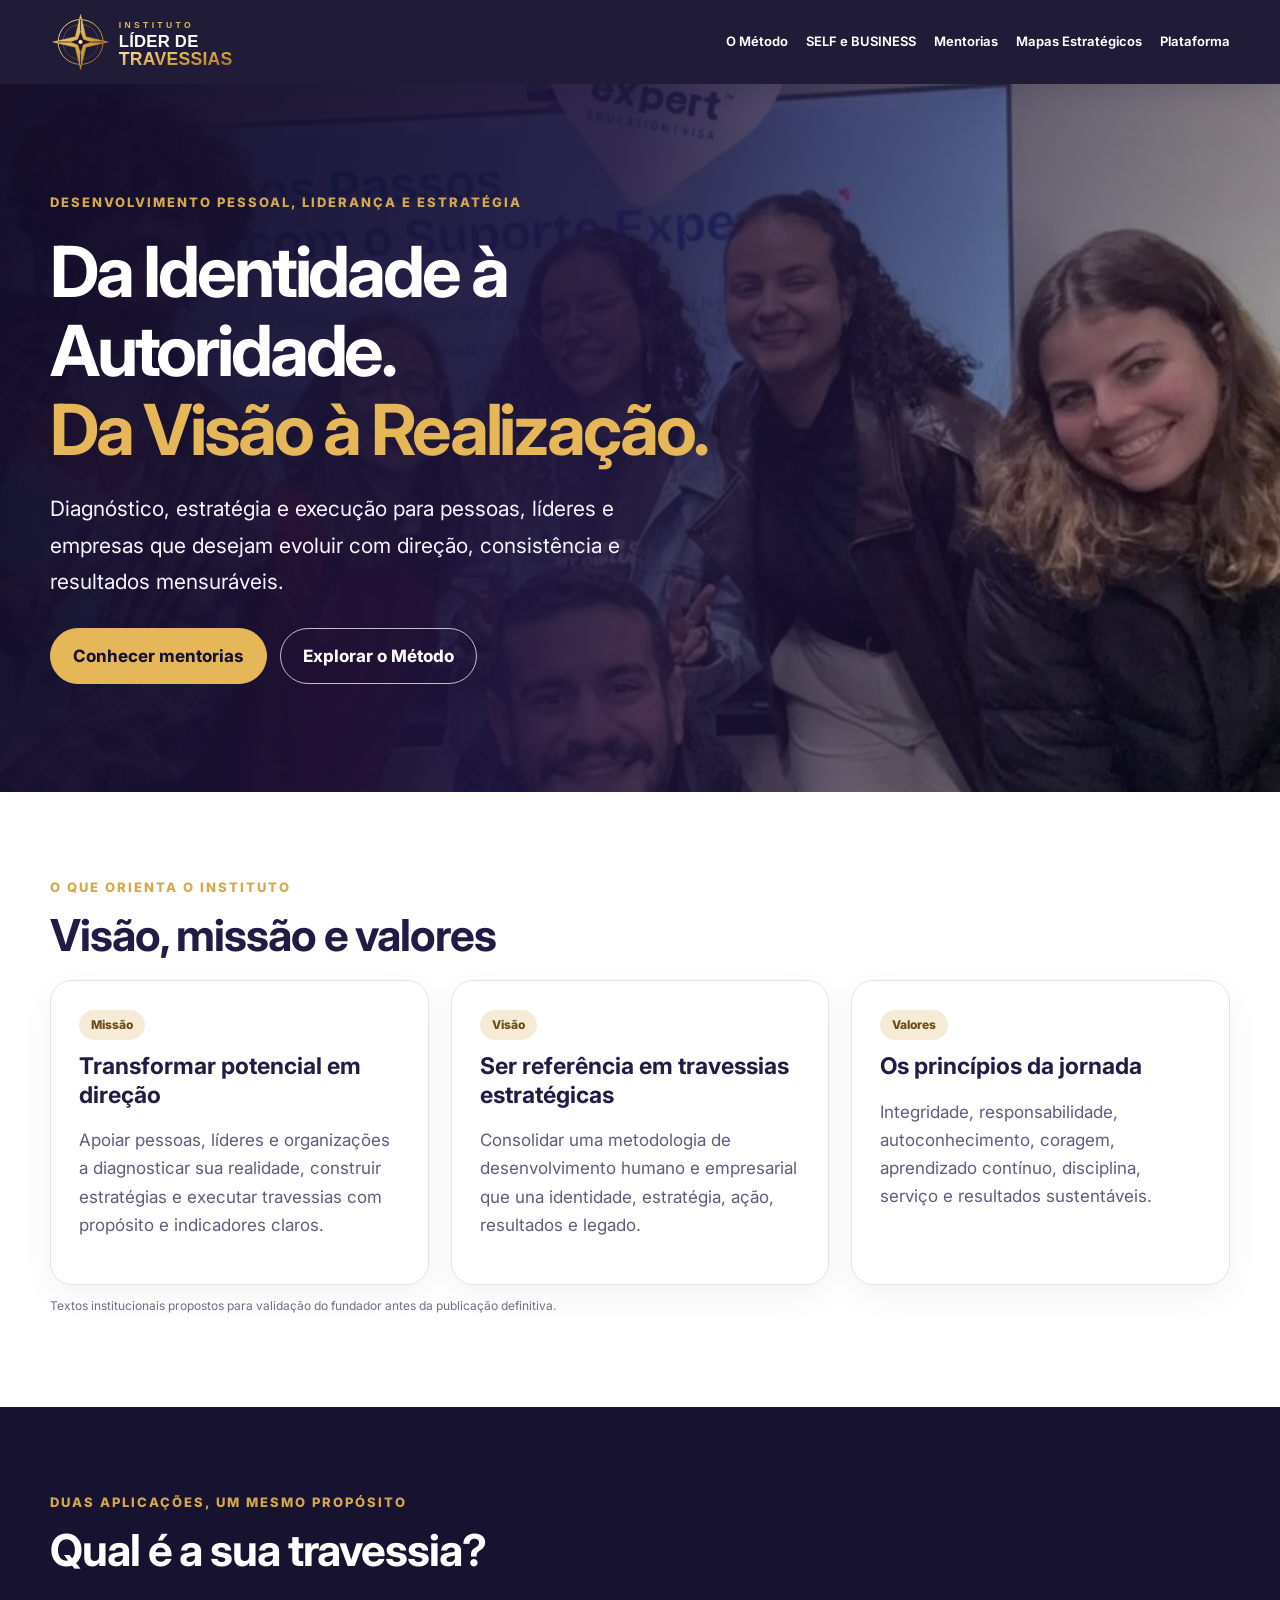
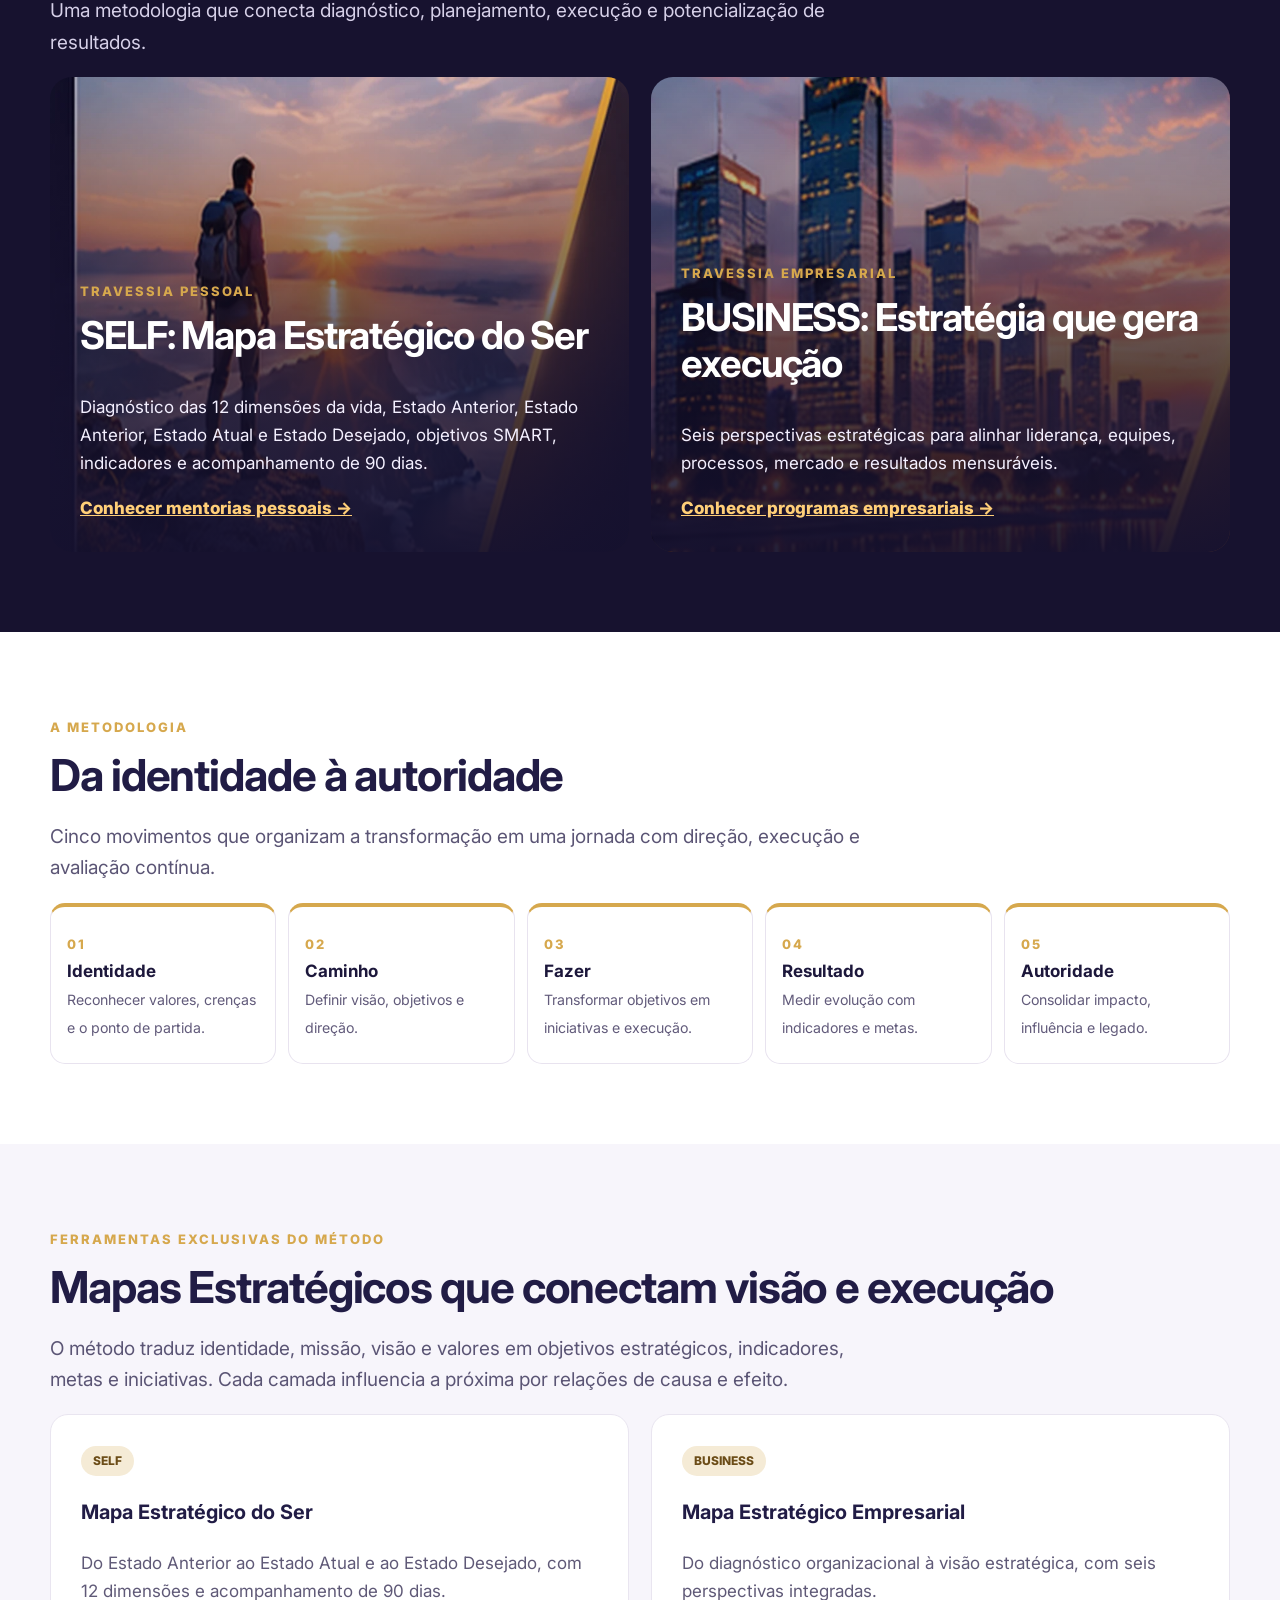
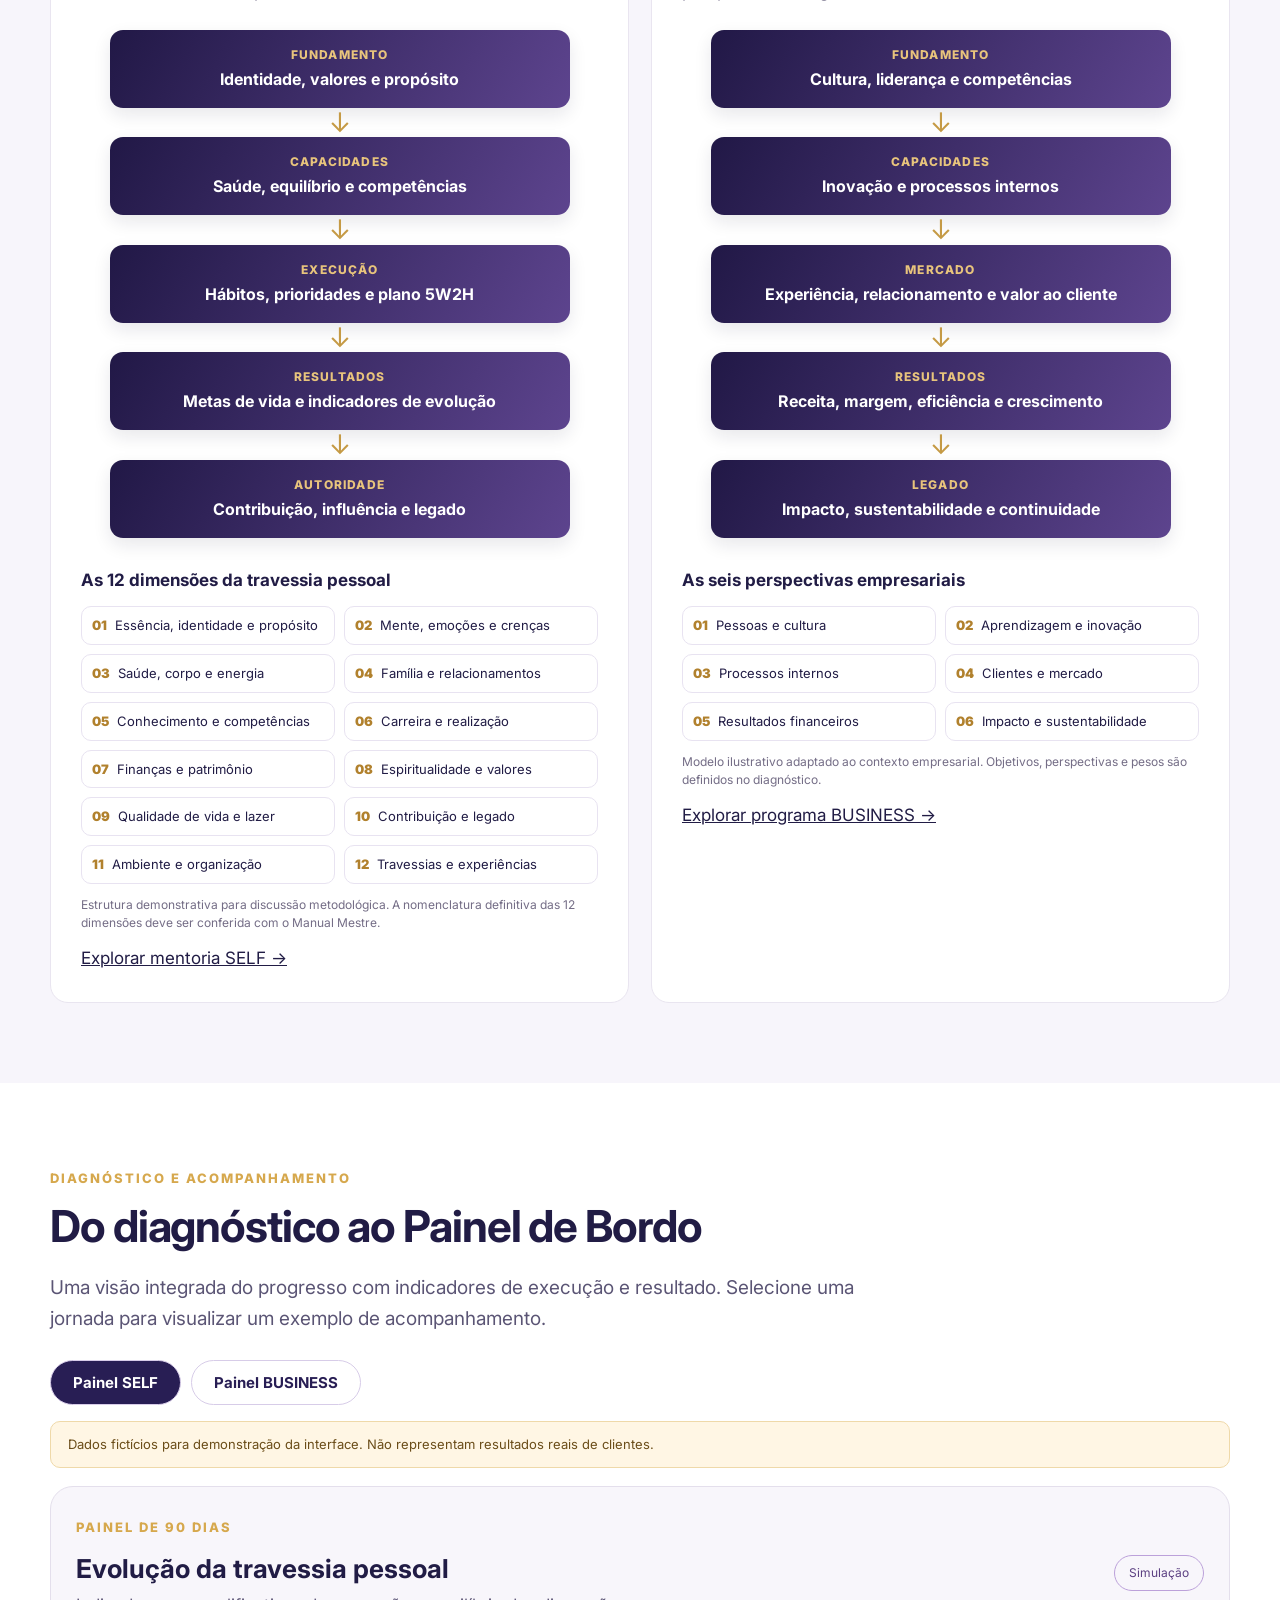
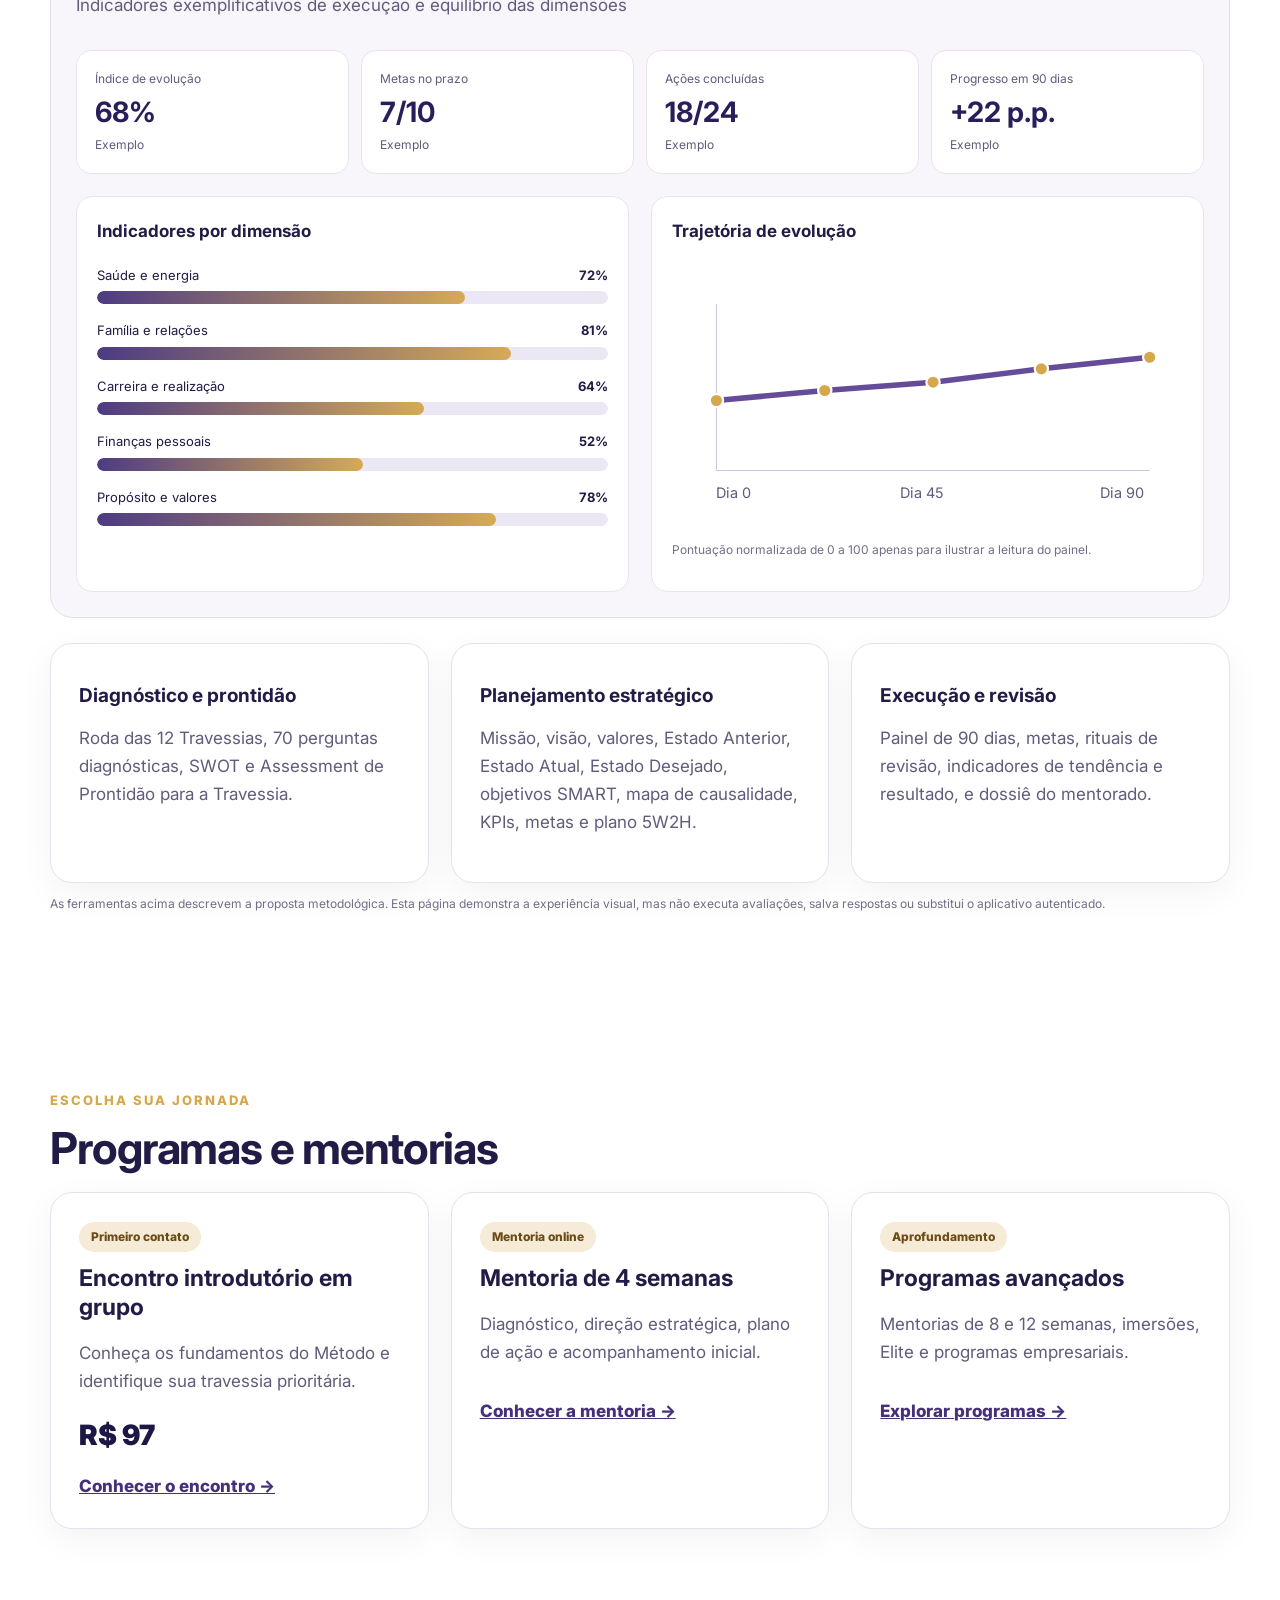
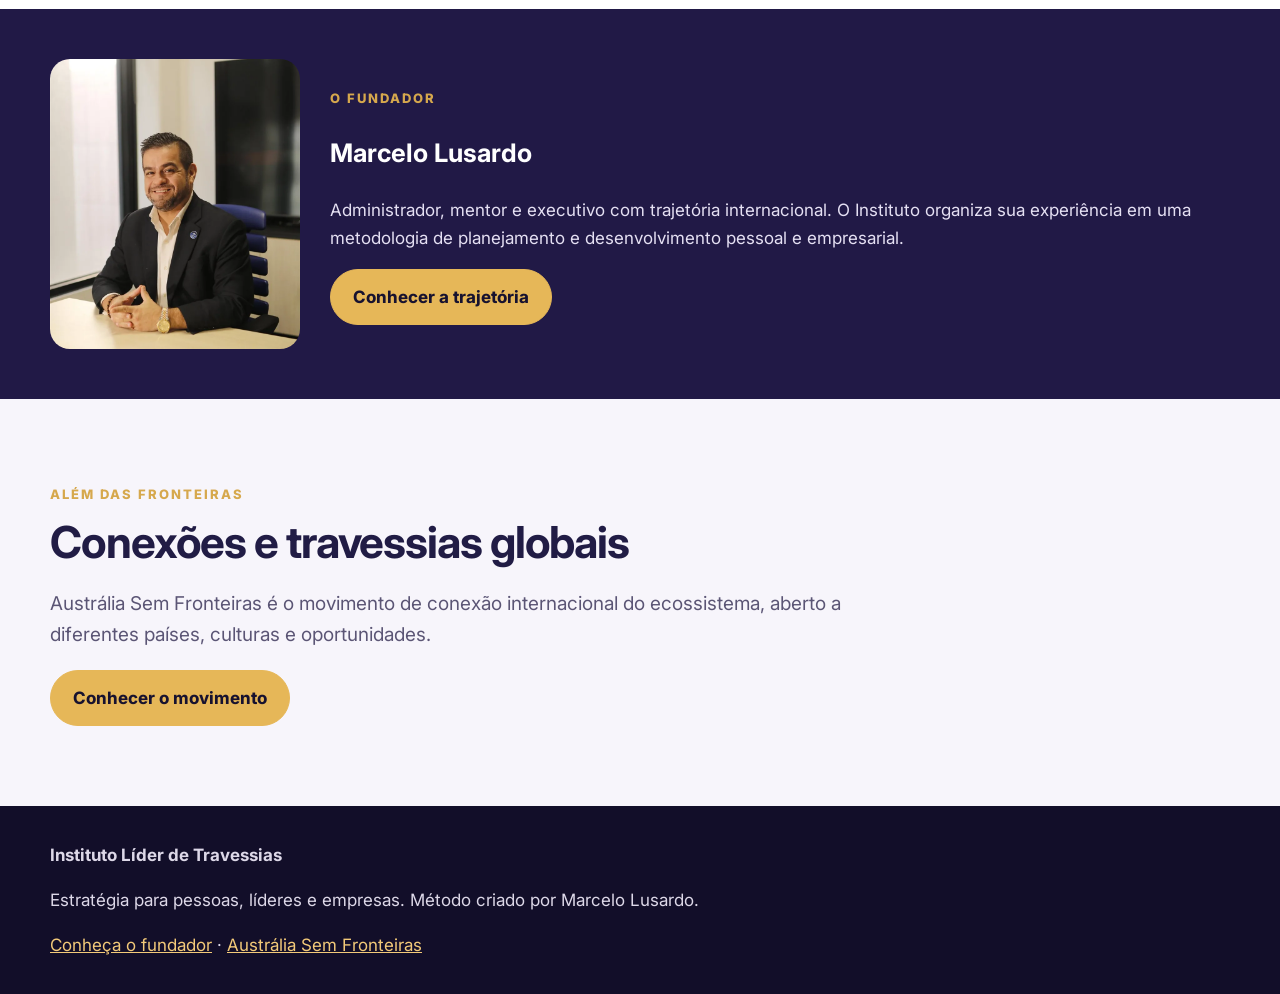
==== index.html @ c374cc3d "Standardize journey framework: Estado Anterior, Atual e Desejado" ====
<!doctype html><html lang="pt-BR"><head><meta charset="utf-8"><meta name="viewport" content="width=device-width,initial-scale=1"><meta name="robots" content="noindex,nofollow"><title>Instituto Líder de Travessias | Método, Mentorias e Mapas Estratégicos</title><link rel="preconnect" href="https://fonts.googleapis.com"><link href="https://fonts.googleapis.com/css2?family=Inter:wght@400;500;600;700;800;900&display=swap" rel="stylesheet"><link rel="stylesheet" href="assets/site.css"></head><body><header class="top"><div class="wrap"><a href="index.html"><img class="logo" src="assets/img/logo-instituto.svg" alt="Instituto Líder de Travessias"></a><button class="menu-toggle" onclick="document.querySelector('.nav').classList.toggle('open')">Menu</button><nav class="nav"><a href="index.html#metodo">O Método</a><a href="index.html#jornadas">SELF e BUSINESS</a><a href="mentorias/index.html">Mentorias</a><a href="index.html#mapas">Mapas Estratégicos</a><a href="https://projeto-mentoria-travessias.vercel.app/" target="_blank" rel="noopener">Plataforma</a></nav></div></header><main><section class="hero" id="inicio"><div class="wrap"><div class="eyebrow">Desenvolvimento pessoal, liderança e estratégia</div><h1>Da Identidade à Autoridade.<br><span>Da Visão à Realização.</span></h1><p>Diagnóstico, estratégia e execução para pessoas, líderes e empresas que desejam evoluir com direção, consistência e resultados mensuráveis.</p><div class="actions"><a class="btn" href="mentorias/index.html">Conhecer mentorias</a><a class="btn outline" href="#metodo">Explorar o Método</a></div></div></section>
<section class="section values-section" id="instituto"><div class="wrap"><span class="eyebrow">O que orienta o Instituto</span><h2>Visão, missão e valores</h2><div class="grid three"><article class="card"><span class="pill">Missão</span><h3>Transformar potencial em direção</h3><p>Apoiar pessoas, líderes e organizações a diagnosticar sua realidade, construir estratégias e executar travessias com propósito e indicadores claros.</p></article><article class="card"><span class="pill">Visão</span><h3>Ser referência em travessias estratégicas</h3><p>Consolidar uma metodologia de desenvolvimento humano e empresarial que una identidade, estratégia, ação, resultados e legado.</p></article><article class="card"><span class="pill">Valores</span><h3>Os princípios da jornada</h3><p>Integridade, responsabilidade, autoconhecimento, coragem, aprendizado contínuo, disciplina, serviço e resultados sustentáveis.</p></article></div><p class="disclaimer">Textos institucionais propostos para validação do fundador antes da publicação definitiva.</p></div></section><section class="section dark" id="jornadas"><div class="wrap"><span class="eyebrow">Duas aplicações, um mesmo propósito</span><h2>Qual é a sua travessia?</h2><p class="lead">Uma metodologia que conecta diagnóstico, planejamento, execução e potencialização de resultados.</p><div class="grid two"><article class="photo-card self"><span class="eyebrow">Travessia pessoal</span><h2>SELF: Mapa Estratégico do Ser</h2><p>Diagnóstico das 12 dimensões da vida, Estado Anterior, Estado Anterior, Estado Atual e Estado Desejado, objetivos SMART, indicadores e acompanhamento de 90 dias.</p><a href="mentorias/index.html#self">Conhecer mentorias pessoais →</a></article><article class="photo-card business"><span class="eyebrow">Travessia empresarial</span><h2>BUSINESS: Estratégia que gera execução</h2><p>Seis perspectivas estratégicas para alinhar liderança, equipes, processos, mercado e resultados mensuráveis.</p><a href="mentorias/index.html#business">Conhecer programas empresariais →</a></article></div></div></section>
<section class="section" id="metodo"><div class="wrap"><span class="eyebrow">A metodologia</span><h2>Da identidade à autoridade</h2><p class="lead">Cinco movimentos que organizam a transformação em uma jornada com direção, execução e avaliação contínua.</p><div class="steps"><div class="step"><span class="eyebrow">01</span><strong>Identidade</strong><small>Reconhecer valores, crenças e o ponto de partida.</small></div><div class="step"><span class="eyebrow">02</span><strong>Caminho</strong><small>Definir visão, objetivos e direção.</small></div><div class="step"><span class="eyebrow">03</span><strong>Fazer</strong><small>Transformar objetivos em iniciativas e execução.</small></div><div class="step"><span class="eyebrow">04</span><strong>Resultado</strong><small>Medir evolução com indicadores e metas.</small></div><div class="step"><span class="eyebrow">05</span><strong>Autoridade</strong><small>Consolidar impacto, influência e legado.</small></div></div></div></section>
<section class="section light" id="mapas"><div class="wrap"><span class="eyebrow">Ferramentas exclusivas do Método</span><h2>Mapas Estratégicos que conectam visão e execução</h2><p class="lead">O método traduz identidade, missão, visão e valores em objetivos estratégicos, indicadores, metas e iniciativas. Cada camada influencia a próxima por relações de causa e efeito.</p><div class="grid two"><article class="map enhanced"><span class="pill">SELF</span><h3>Mapa Estratégico do Ser</h3><p class="muted">Do Estado Anterior ao Estado Atual e ao Estado Desejado, com 12 dimensões e acompanhamento de 90 dias.</p><div class="strategy-flow"><div class="flow-node"><small>Fundamento</small><strong>Identidade, valores e propósito</strong></div><div class="flow-arrow" aria-hidden="true">↓</div><div class="flow-node"><small>Capacidades</small><strong>Saúde, equilíbrio e competências</strong></div><div class="flow-arrow" aria-hidden="true">↓</div><div class="flow-node"><small>Execução</small><strong>Hábitos, prioridades e plano 5W2H</strong></div><div class="flow-arrow" aria-hidden="true">↓</div><div class="flow-node"><small>Resultados</small><strong>Metas de vida e indicadores de evolução</strong></div><div class="flow-arrow" aria-hidden="true">↓</div><div class="flow-node"><small>Autoridade</small><strong>Contribuição, influência e legado</strong></div></div><h4>As 12 dimensões da travessia pessoal</h4><div class="dimensions"><div class="dimension"><span>01</span>Essência, identidade e propósito</div><div class="dimension"><span>02</span>Mente, emoções e crenças</div><div class="dimension"><span>03</span>Saúde, corpo e energia</div><div class="dimension"><span>04</span>Família e relacionamentos</div><div class="dimension"><span>05</span>Conhecimento e competências</div><div class="dimension"><span>06</span>Carreira e realização</div><div class="dimension"><span>07</span>Finanças e patrimônio</div><div class="dimension"><span>08</span>Espiritualidade e valores</div><div class="dimension"><span>09</span>Qualidade de vida e lazer</div><div class="dimension"><span>10</span>Contribuição e legado</div><div class="dimension"><span>11</span>Ambiente e organização</div><div class="dimension"><span>12</span>Travessias e experiências</div></div><p class="disclaimer">Estrutura demonstrativa para discussão metodológica. A nomenclatura definitiva das 12 dimensões deve ser conferida com o Manual Mestre.</p><a class="link" href="mentorias/index.html#self">Explorar mentoria SELF →</a></article><article class="map enhanced"><span class="pill">BUSINESS</span><h3>Mapa Estratégico Empresarial</h3><p class="muted">Do diagnóstico organizacional à visão estratégica, com seis perspectivas integradas.</p><div class="strategy-flow"><div class="flow-node"><small>Fundamento</small><strong>Cultura, liderança e competências</strong></div><div class="flow-arrow" aria-hidden="true">↓</div><div class="flow-node"><small>Capacidades</small><strong>Inovação e processos internos</strong></div><div class="flow-arrow" aria-hidden="true">↓</div><div class="flow-node"><small>Mercado</small><strong>Experiência, relacionamento e valor ao cliente</strong></div><div class="flow-arrow" aria-hidden="true">↓</div><div class="flow-node"><small>Resultados</small><strong>Receita, margem, eficiência e crescimento</strong></div><div class="flow-arrow" aria-hidden="true">↓</div><div class="flow-node"><small>Legado</small><strong>Impacto, sustentabilidade e continuidade</strong></div></div><h4>As seis perspectivas empresariais</h4><div class="dimensions"><div class="dimension"><span>01</span>Pessoas e cultura</div><div class="dimension"><span>02</span>Aprendizagem e inovação</div><div class="dimension"><span>03</span>Processos internos</div><div class="dimension"><span>04</span>Clientes e mercado</div><div class="dimension"><span>05</span>Resultados financeiros</div><div class="dimension"><span>06</span>Impacto e sustentabilidade</div></div><p class="disclaimer">Modelo ilustrativo adaptado ao contexto empresarial. Objetivos, perspectivas e pesos são definidos no diagnóstico.</p><a class="link" href="mentorias/index.html#business">Explorar programa BUSINESS →</a></article></div></div></section>
<section class="section" id="ferramentas"><div class="wrap"><span class="eyebrow">Diagnóstico e acompanhamento</span><h2>Do diagnóstico ao Painel de Bordo</h2><p class="lead">Uma visão integrada do progresso com indicadores de execução e resultado. Selecione uma jornada para visualizar um exemplo de acompanhamento.</p><div class="tool-tabs" role="group" aria-label="Escolher jornada"><button type="button" class="tool-tab active" data-model="self" aria-pressed="true">Painel SELF</button><button type="button" class="tool-tab" data-model="business" aria-pressed="false">Painel BUSINESS</button></div><div class="demo-banner">Dados fictícios para demonstração da interface. Não representam resultados reais de clientes.</div><div class="dashboard"><div class="dashboard-head"><div><span class="eyebrow">Painel de 90 dias</span><h3 id="dash-title">Evolução da travessia pessoal</h3><p id="dash-sub">Indicadores exemplificativos de execução e equilíbrio das dimensões</p></div><div class="dashboard-tag">Simulação</div></div><div class="kpis"><div class="kpi"><small id="kpi1-label">Índice de evolução</small><strong id="kpi1">68%</strong><span>Exemplo</span></div><div class="kpi"><small id="kpi2-label">Metas no prazo</small><strong id="kpi2">7/10</strong><span>Exemplo</span></div><div class="kpi"><small id="kpi3-label">Ações concluídas</small><strong id="kpi3">18/24</strong><span>Exemplo</span></div><div class="kpi"><small id="kpi4-label">Progresso em 90 dias</small><strong id="kpi4">+22 p.p.</strong><span>Exemplo</span></div></div><div class="grid two"><div class="chart-card"><h4>Indicadores por dimensão</h4><div id="bars" class="bars" aria-label="Gráfico de barras demonstrativo"></div></div><div class="chart-card"><h4>Trajetória de evolução</h4><svg id="trend" viewBox="0 0 460 230" role="img" aria-label="Gráfico demonstrativo de evolução em 90 dias"><line x1="40" y1="185" x2="430" y2="185" stroke="#ccc5dd"/><line x1="40" y1="35" x2="40" y2="185" stroke="#ccc5dd"/><g id="trend-data"></g><text x="40" y="210" font-size="13" fill="#625b7b">Dia 0</text><text x="205" y="210" font-size="13" fill="#625b7b">Dia 45</text><text x="385" y="210" font-size="13" fill="#625b7b">Dia 90</text></svg><p class="disclaimer">Pontuação normalizada de 0 a 100 apenas para ilustrar a leitura do painel.</p></div></div></div><div class="grid three tool-grid"><article class="card"><h3>Diagnóstico e prontidão</h3><p>Roda das 12 Travessias, 70 perguntas diagnósticas, SWOT e Assessment de Prontidão para a Travessia.</p></article><article class="card"><h3>Planejamento estratégico</h3><p>Missão, visão, valores, Estado Anterior, Estado Atual, Estado Desejado, objetivos SMART, mapa de causalidade, KPIs, metas e plano 5W2H.</p></article><article class="card"><h3>Execução e revisão</h3><p>Painel de 90 dias, metas, rituais de revisão, indicadores de tendência e resultado, e dossiê do mentorado.</p></article></div><p class="disclaimer">As ferramentas acima descrevem a proposta metodológica. Esta página demonstra a experiência visual, mas não executa avaliações, salva respostas ou substitui o aplicativo autenticado.</p></div></section><section class="section" id="programas"><div class="wrap"><span class="eyebrow">Escolha sua jornada</span><h2>Programas e mentorias</h2><div class="grid three"><article class="card"><span class="pill">Primeiro contato</span><h3>Encontro introdutório em grupo</h3><p>Conheça os fundamentos do Método e identifique sua travessia prioritária.</p><div class="price">R$ 97</div><a class="link" href="mentorias/index.html#introdutorio">Conhecer o encontro →</a></article><article class="card"><span class="pill">Mentoria online</span><h3>Mentoria de 4 semanas</h3><p>Diagnóstico, direção estratégica, plano de ação e acompanhamento inicial.</p><a class="link" href="mentoria-4-semanas/index.html">Conhecer a mentoria →</a></article><article class="card"><span class="pill">Aprofundamento</span><h3>Programas avançados</h3><p>Mentorias de 8 e 12 semanas, imersões, Elite e programas empresariais.</p><a class="link" href="mentorias/index.html#avancados">Explorar programas →</a></article></div></div></section>
<section class="band"><div class="wrap mentor"><img src="assets/img/mentor.webp" alt="Marcelo Lusardo, fundador do Instituto"><div><span class="eyebrow">O fundador</span><h2>Marcelo Lusardo</h2><p>Administrador, mentor e executivo com trajetória internacional. O Instituto organiza sua experiência em uma metodologia de planejamento e desenvolvimento pessoal e empresarial.</p><a class="btn" href="https://www.marcelolusardo.com.br/">Conhecer a trajetória</a></div></div></section>
<section class="section light"><div class="wrap"><span class="eyebrow">Além das fronteiras</span><h2>Conexões e travessias globais</h2><p class="lead">Austrália Sem Fronteiras é o movimento de conexão internacional do ecossistema, aberto a diferentes países, culturas e oportunidades.</p><a class="btn" href="https://www.australiasemfronteiras.com.br/">Conhecer o movimento</a></div></section></main><footer class="foot"><div class="wrap"><strong>Instituto Líder de Travessias</strong><p>Estratégia para pessoas, líderes e empresas. Método criado por Marcelo Lusardo.</p><a href="https://www.marcelolusardo.com.br/">Conheça o fundador</a> · <a href="https://www.australiasemfronteiras.com.br/">Austrália Sem Fronteiras</a></div></footer><script>
(function(){
 const sets={self:{title:'Evolução da travessia pessoal',sub:'Indicadores exemplificativos de execução e equilíbrio das dimensões',labels:['Índice de evolução','Metas no prazo','Ações concluídas','Progresso em 90 dias'],values:['68%','7/10','18/24','+22 p.p.'],bars:[['Saúde e energia',72],['Família e relações',81],['Carreira e realização',64],['Finanças pessoais',52],['Propósito e valores',78]],trend:[42,48,53,61,68]},business:{title:'Evolução da travessia empresarial',sub:'Indicadores exemplificativos de gestão e execução estratégica',labels:['Execução do plano','Objetivos no prazo','Iniciativas concluídas','Evolução de eficiência'],values:['74%','9/12','22/30','+16 p.p.'],bars:[['Pessoas e cultura',70],['Processos internos',61],['Clientes e mercado',79],['Resultados financeiros',66],['Inovação',55]],trend:[47,54,59,66,74]}};
 function render(kind){const d=sets[kind];document.getElementById('dash-title').textContent=d.title;document.getElementById('dash-sub').textContent=d.sub;for(let i=1;i<=4;i++){document.getElementById('kpi'+i+'-label').textContent=d.labels[i-1];document.getElementById('kpi'+i).textContent=d.values[i-1]};document.getElementById('bars').innerHTML=d.bars.map(([name,val])=>'<div><div class="bar-label"><span>'+name+'</span><strong>'+val+'%</strong></div><div class="bar-track"><div class="bar-fill" style="width:'+val+'%"></div></div></div>').join('');const points=d.trend.map((v,i)=>(40+i*97.5)+','+(185-v*1.5)).join(' ');document.getElementById('trend-data').innerHTML='<polyline points="'+points+'" fill="none" stroke="#654c9a" stroke-width="5" stroke-linejoin="round" stroke-linecap="round"/>'+d.trend.map((v,i)=>'<circle cx="'+(40+i*97.5)+'" cy="'+(185-v*1.5)+'" r="6" fill="#d6a84d" stroke="#fff" stroke-width="2"/>').join('');document.querySelectorAll('.tool-tab').forEach(b=>{const active=b.dataset.model===kind;b.classList.toggle('active',active);b.setAttribute('aria-pressed',active?'true':'false')})}
 document.querySelectorAll('.tool-tab').forEach(b=>b.addEventListener('click',()=>render(b.dataset.model)));render('self');
})();
</script></body></html>
---- assets/site.css ----
*{box-sizing:border-box}html{scroll-behavior:smooth;scroll-padding-top:100px}body{margin:0;color:#211c45;font:17px/1.65 Inter,Arial,sans-serif;background:#fff}a{color:inherit}img{max-width:100%;display:block}.wrap{width:min(1180px,calc(100% - 44px));margin:auto}.top{background:#17122f;position:sticky;top:0;z-index:20;box-shadow:0 5px 24px #15102622}.top .wrap{min-height:92px;display:flex;align-items:center;justify-content:space-between;gap:22px}.logo{width:280px}.nav{display:flex;align-items:center;gap:23px}.nav a{color:#fff;text-decoration:none;font-weight:650;font-size:14px}.btn{display:inline-block;text-decoration:none;border-radius:100px;padding:13px 22px;font-weight:750;background:#e6b758;color:#17122f!important;border:1px solid #e6b758}.btn.outline{background:transparent;color:#fff!important;border-color:#ffffffb8}.hero{background:#e8e5f0;padding:0;min-height:620px;position:relative;display:flex;align-items:center}.hero:before{content:"";position:absolute;inset:0;background:linear-gradient(90deg,#17122ff2 0%,#17122fc9 42%,#17122f20 100%),url('img/hero.webp') center 35%/cover}.hero .wrap{position:relative;padding:90px 0}.eyebrow{color:#d6a84d;font-weight:800;text-transform:uppercase;letter-spacing:2px;font-size:13px}.hero h1{color:#fff;font-size:clamp(36px,5vw,65px);line-height:1.12;letter-spacing:-2px;max-width:760px;margin:20px 0}.hero h1 span{color:#e6b758}.hero p{color:#f7f4ff;max-width:620px;font-size:19px}.actions{display:flex;gap:13px;flex-wrap:wrap;margin-top:27px}.section{padding:80px 0}.section h2{font-size:clamp(30px,3.6vw,44px);line-height:1.2;letter-spacing:-1.1px;margin:9px 0 18px}.lead{font-size:19px;color:#5b5575;max-width:820px}.dark{background:#17122f;color:#fff}.dark .lead{color:#d6d0e8}.grid{display:grid;gap:22px}.two{grid-template-columns:repeat(2,minmax(0,1fr))}.three{grid-template-columns:repeat(3,minmax(0,1fr))}.card{border:1px solid #e6e1ed;border-radius:22px;padding:28px;background:#fff;box-shadow:0 10px 35px #1611360d}.card h3{font-size:23px;line-height:1.25;margin:12px 0}.card p{color:#625b7b}.photo-card{min-height:440px;display:flex;flex-direction:column;justify-content:flex-end;color:#fff;position:relative;overflow:hidden;background-position:center;background-size:cover;border-radius:22px;padding:30px}.photo-card:before{content:"";position:absolute;inset:0;background:linear-gradient(0deg,#17122ff2,#17122f24 80%)}.photo-card>*{position:relative}.photo-card p{color:#f4f0ff}.photo-card a{color:#ffcf78;font-weight:800}.photo-card.self{background-image:url('img/self.webp')}.photo-card.business{background-image:url('img/business.webp')}.steps{display:grid;grid-template-columns:repeat(5,1fr);gap:12px}.step{background:#fff;border:1px solid #e8e3ef;border-top:4px solid #d6a84d;border-radius:15px;padding:22px 16px}.step strong{display:block;color:#1c173b;font-size:17px}.step small{color:#625b7b}.light{background:#f7f5fb}.pill{display:inline-block;background:#f5ebd6;color:#6b4c17;padding:5px 12px;border-radius:30px;font-size:12px;font-weight:800}.price{font-size:28px;font-weight:900;color:#1d1745}.card .link{display:inline-block;margin-top:14px;color:#453079;font-weight:800}.map{padding:25px;background:#fff;border:1px solid #e9e5f0;border-radius:18px}.map svg{width:100%;height:auto}.muted{color:#5f5977}.foot{background:#120e29;color:#ddd8e8;padding:35px 0}.foot a{color:#f3ca79}.band{background:#211946;color:#fff;padding:50px 0}.band p{color:#e5e0f3}.mentor{display:grid;grid-template-columns:250px 1fr;gap:30px;align-items:center}.mentor img{width:250px;height:290px;object-fit:cover;border-radius:20px}.menu-toggle{display:none}.notice{background:#fff8e8;border-left:4px solid #d6a84d;padding:13px 18px;color:#624c21;font-size:14px;margin-top:22px}@media(max-width:850px){.menu-toggle{display:block;background:none;color:#fff;border:1px solid #aaa;padding:8px 12px;border-radius:8px}.nav{display:none;position:absolute;top:90px;left:0;right:0;background:#17122f;padding:20px;flex-direction:column;align-items:start}.nav.open{display:flex}.two,.three{grid-template-columns:1fr}.steps{grid-template-columns:repeat(2,1fr)}.hero:before{background:linear-gradient(90deg,#17122fe9,#17122f7a),url('img/hero.webp') center/cover}.mentor{grid-template-columns:1fr}.logo{width:235px}}
/* Edição cinematográfica v3: imagens de conceito, contraste e legibilidade */
.logo{width:315px;max-width:38vw}.hero{min-height:650px;background:#1c1935}.hero:before{background:linear-gradient(90deg,#15112ff7 0%,#17122fe8 30%,#17122f7d 57%,#17122f08 100%),url('img/hero-cinema.webp') center 46%/cover no-repeat}.hero .wrap{padding:108px 0}.hero h1{max-width:800px}.hero p{max-width:650px}.photo-card.self{background-image:url('img/self-cinema.webp')}.photo-card.business{background-image:url('img/business-cinema.webp')}.photo-card:before{background:linear-gradient(0deg,#15112ff5 0%,#15112fc4 45%,#15112f0c 100%)}.photo-card{min-height:460px;background-position:center}.photo-card h2{font-size:clamp(29px,3vw,39px)}.top .wrap{min-height:105px}.nav{gap:18px}.nav a{font-size:13px}@media(max-width:850px){.logo{width:245px;max-width:72vw}.hero:before{background:linear-gradient(90deg,#17122fe8,#17122f70),url('img/hero-cinema.webp') center/cover}.top .wrap{min-height:88px}.nav{top:88px}}

/* V4: fotografia sem distorção, contraste e painéis metodológicos */
.hero:before{background-image:linear-gradient(90deg,#17122ff2 0%,#17122fc2 38%,#17122f45 68%,#17122f12 100%),url('img/hero-cinema.webp');background-size:cover;background-position:center 48%;background-repeat:no-repeat}.photo-card{background-size:cover;background-repeat:no-repeat;background-position:center center;min-height:475px}.photo-card:before{background:linear-gradient(0deg,#15112ff0 0%,#15112fa5 47%,#15112f10 100%)}.values-section{background:#fff}.enhanced{padding:30px}.enhanced h4{margin:28px 0 12px}.strategy-flow{display:grid;justify-items:center;margin:25px 0}.flow-node{background:linear-gradient(120deg,#211846,#5d448e);color:#fff;padding:15px 20px;border-radius:13px;text-align:center;width:100%;max-width:460px;box-shadow:0 7px 18px #17122f19}.flow-node small{display:block;color:#e8c47c;font-size:12px;text-transform:uppercase;letter-spacing:1.2px;font-weight:800}.flow-node strong{font-size:16px}.flow-arrow{font-size:27px;line-height:1.1;color:#c59a45}.dimensions{display:grid;grid-template-columns:repeat(2,minmax(0,1fr));gap:9px}.dimension{border:1px solid #e8e3f1;border-radius:10px;padding:10px;font-size:13px;line-height:1.3;display:flex;align-items:center;gap:8px}.dimension span{color:#b1812d;font-weight:900}.disclaimer{font-size:12px;color:#746d86;line-height:1.5}.tool-tabs{display:flex;gap:10px;margin:25px 0 16px}.tool-tab{cursor:pointer;border:1px solid #d7cce8;background:#fff;border-radius:30px;padding:12px 22px;font:700 15px Inter,Arial;color:#281e54}.tool-tab.active{background:#281e54;color:#fff}.demo-banner{font-size:13px;color:#6b4d19;background:#fff6e4;border:1px solid #efd9a9;padding:12px 17px;border-radius:10px;margin-bottom:18px}.dashboard{border:1px solid #e4dfec;border-radius:23px;background:#f8f6fb;padding:25px}.dashboard-head{display:flex;justify-content:space-between;align-items:center;gap:15px}.dashboard-head h3{font-size:26px;margin:8px 0 0}.dashboard-head p{margin:0 0 15px;color:#625b7b}.dashboard-tag{border:1px solid #bca1da;border-radius:30px;padding:7px 14px;font-size:12px;color:#5c4082}.kpis{display:grid;grid-template-columns:repeat(4,1fr);gap:12px;margin:16px 0 22px}.kpi{background:#fff;border:1px solid #e9e3f0;border-radius:15px;padding:18px}.kpi small,.kpi span{display:block;color:#625b7b;font-size:12px}.kpi strong{font-size:28px;display:block;color:#291d5a}.chart-card{background:#fff;border:1px solid #e9e3f0;border-radius:16px;padding:20px;min-width:0}.chart-card h4{margin:0 0 20px}.bars{display:grid;gap:16px}.bar-label{display:flex;justify-content:space-between;font-size:13px;margin-bottom:5px}.bar-track{height:13px;background:#ece7f4;border-radius:30px;overflow:hidden}.bar-fill{height:100%;border-radius:30px;background:linear-gradient(90deg,#4d3b83,#d5aa56)}.chart-card svg{max-width:100%;height:auto}.tool-grid{margin-top:25px}.tool-grid .card h3{font-size:19px}@media(max-width:850px){.kpis{grid-template-columns:repeat(2,1fr)}.dashboard-head{align-items:start}.hero:before{background-position:65% center}.photo-card{background-position:center}}@media(max-width:480px){.dimensions{grid-template-columns:1fr}.dashboard{padding:14px}.kpi{padding:12px}.kpi strong{font-size:23px}.hero h1{letter-spacing:-1px}.tool-tabs{flex-wrap:wrap}}

/* Instituto Premium — versão de revisão, sem publicação automática */
:root{--ink:#17122f;--violet:#33245f;--gold:#e6b758;--paper:#f7f4fb}
body{overflow-x:hidden;-webkit-font-smoothing:antialiased}
a:focus-visible,button:focus-visible,summary:focus-visible{outline:3px solid var(--gold);outline-offset:4px}
.top{backdrop-filter:blur(18px);background:#17122ff5}
.top .wrap{min-height:84px}
.nav a{transition:color .2s ease}
.nav a:hover{color:var(--gold)}
.btn{transition:transform .22s ease,box-shadow .22s ease}
.btn:hover{transform:translateY(-2px);box-shadow:0 12px 28px #15102630}
.hero{min-height:680px}
.hero:before{background:linear-gradient(100deg,#120d29f7 2%,#1d143de8 45%,#17122f35 100%),url('img/hero.webp') center 35%/cover}
.hero h1{font-size:clamp(40px,5.5vw,76px);letter-spacing:-.045em}
.hero p{font-size:clamp(17px,1.65vw,21px);line-height:1.75}
.premium-intro{background:radial-gradient(ellipse at 85% 20%,#34215a 0%,#17122f 58%,#100c25 100%);color:#fff;position:relative;overflow:hidden}
.premium-intro:before{content:"";position:absolute;width:420px;height:420px;border:1px solid #e6b75826;border-radius:50%;right:-190px;top:-180px;box-shadow:0 0 0 85px #e6b75807,0 0 0 170px #e6b75805}
.premium-kicker{color:#e6b758;font-size:12px;font-weight:800;letter-spacing:.18em;margin-bottom:30px}
.premium-kicker span{padding:0 9px}
.premium-intro-grid{display:grid;grid-template-columns:minmax(0,1.3fr) minmax(280px,.7fr);gap:clamp(30px,6vw,95px);align-items:center}
.premium-intro h2{font-size:clamp(34px,4.1vw,58px);line-height:1.14;letter-spacing:-.045em;max-width:800px}
.premium-intro h2 em{color:#e6b758;font-style:normal}
.premium-intro p{color:#d7d1e6;font-size:18px;max-width:660px}
.premium-actions{display:flex;gap:22px;align-items:center;flex-wrap:wrap;margin-top:28px}
.premium-text-link{color:#fff;font-weight:700;text-underline-offset:5px}
.premium-text-link span{color:#e6b758}
.premium-journey{border:1px solid #e6b7585c;border-radius:24px;padding:18px 27px;background:#ffffff08;box-shadow:0 20px 70px #0003}
.premium-journey>div{display:flex;align-items:center;gap:20px;padding:17px 5px;border-bottom:1px solid #ffffff20}
.premium-journey>div:last-child{border-bottom:0}
.premium-journey b{color:#e6b758;font-size:13px;letter-spacing:.12em}
.premium-journey span{font-size:21px;font-weight:750}
.premium-faq{background:#f8f6fc}
.premium-faq-list{max-width:900px;margin-top:30px}
.premium-faq details{background:#fff;border:1px solid #e6dfed;border-radius:14px;margin:12px 0;padding:20px 24px}
.premium-faq summary{cursor:pointer;font-weight:750;font-size:18px;list-style-position:inside}
.premium-faq details p{color:#625b78;margin:14px 0 0}
.premium-mentor-hero{background:linear-gradient(125deg,#17122f,#3e2a6a);color:#fff}
.premium-mentor-hero h1{max-width:900px;letter-spacing:-.04em}
.premium-mentor-hero .lead{color:#e0d8f1}
@media(max-width:800px){.premium-intro-grid{grid-template-columns:1fr}.premium-journey{max-width:620px}.hero{min-height:590px}.premium-intro{padding:65px 0}}
@media(max-width:520px){.premium-journey{padding:12px 18px}.premium-journey>div{padding:12px 0}.premium-journey span{font-size:18px}.premium-intro h2{font-size:36px}.premium-faq details{padding:16px}.hero:before{background:linear-gradient(90deg,#17122fe8,#17122f99),url('img/hero.webp') 60% center/cover}}
@media(prefers-reduced-motion:reduce){html{scroll-behavior:auto}.btn{transition:none}.btn:hover{transform:none}}
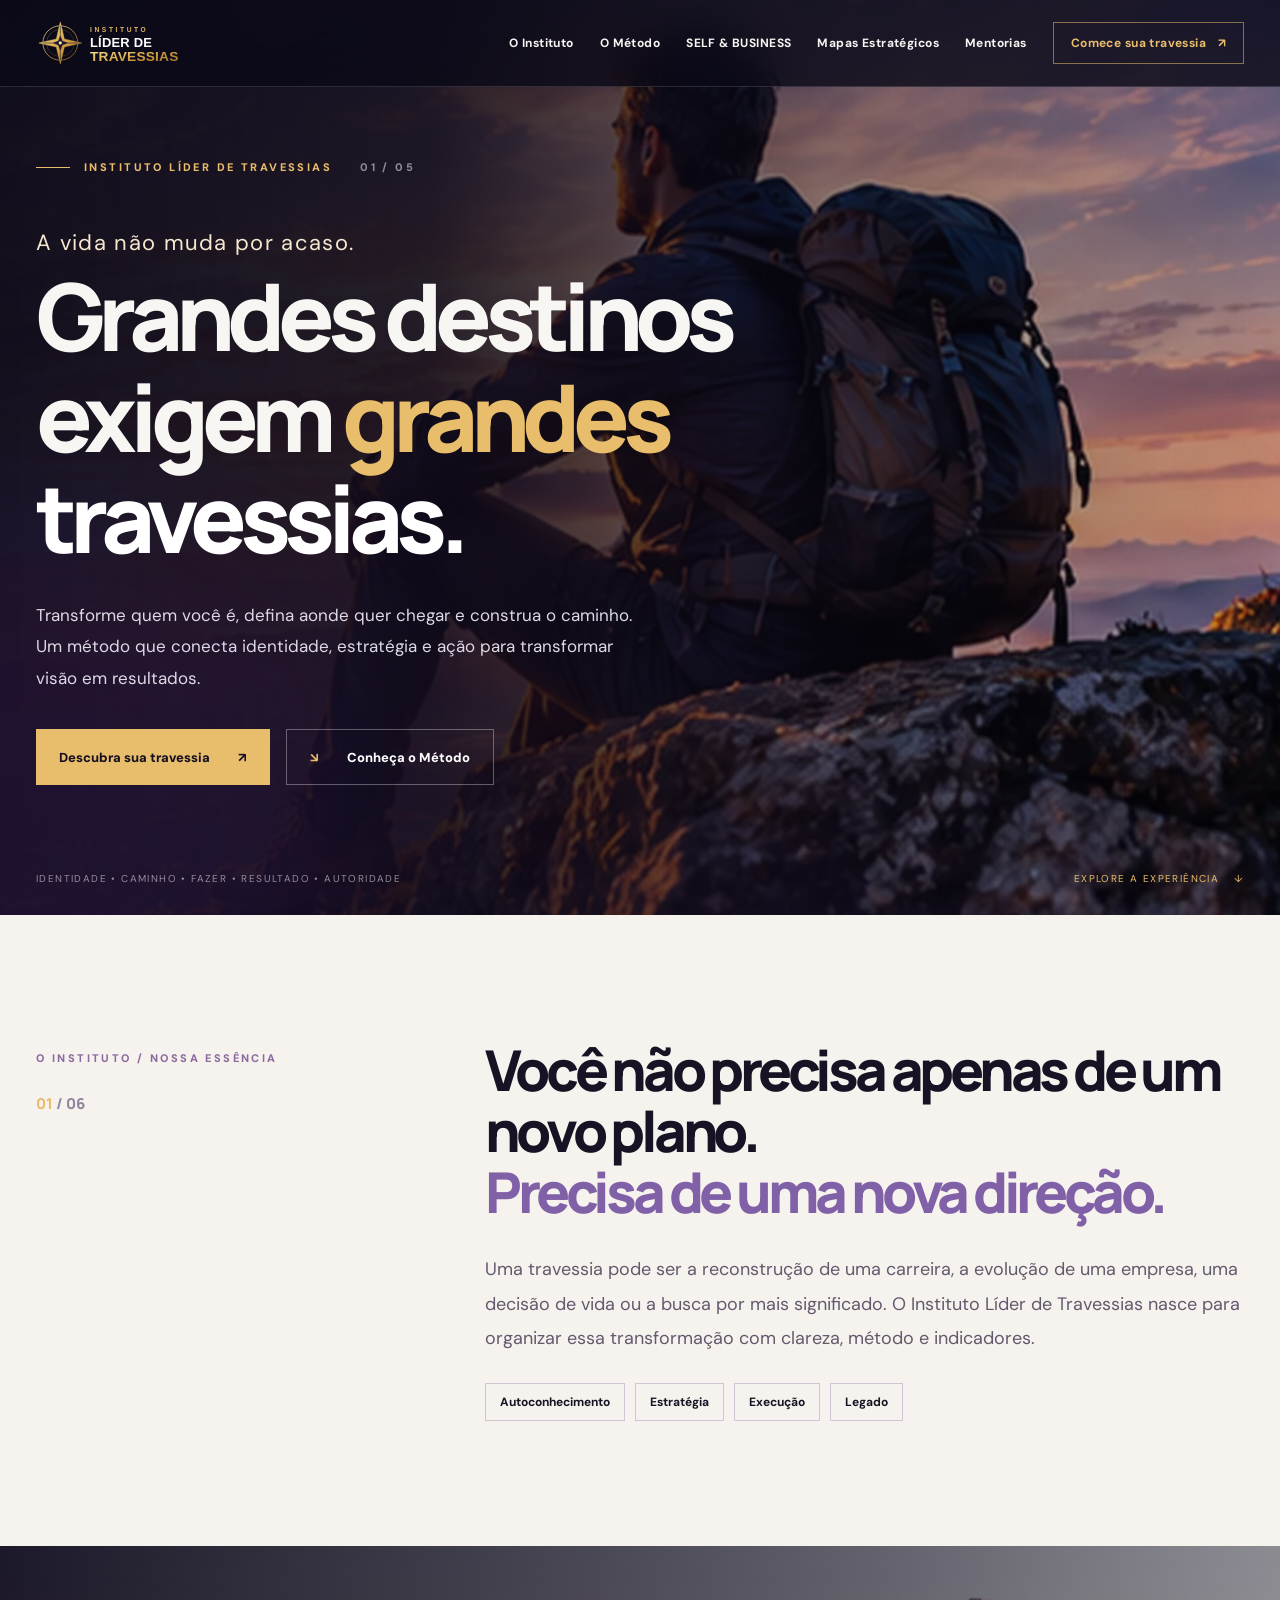
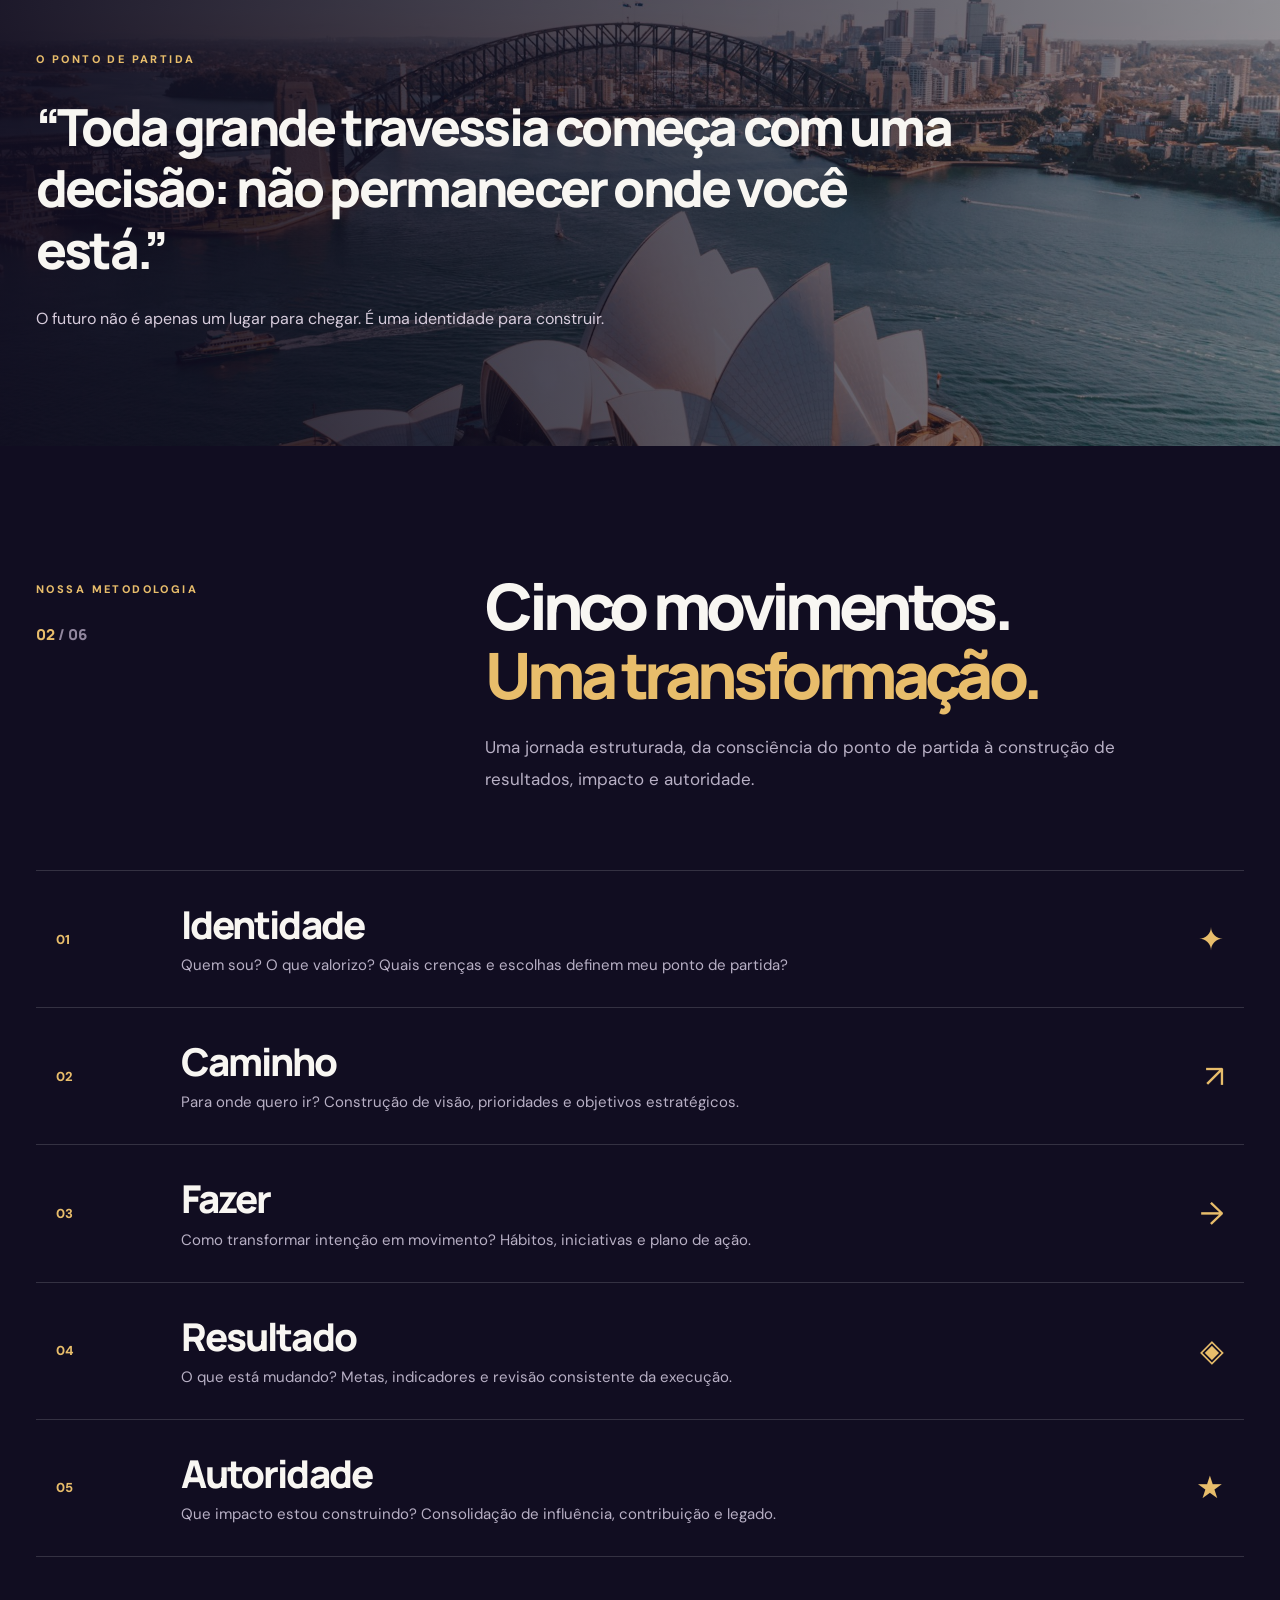
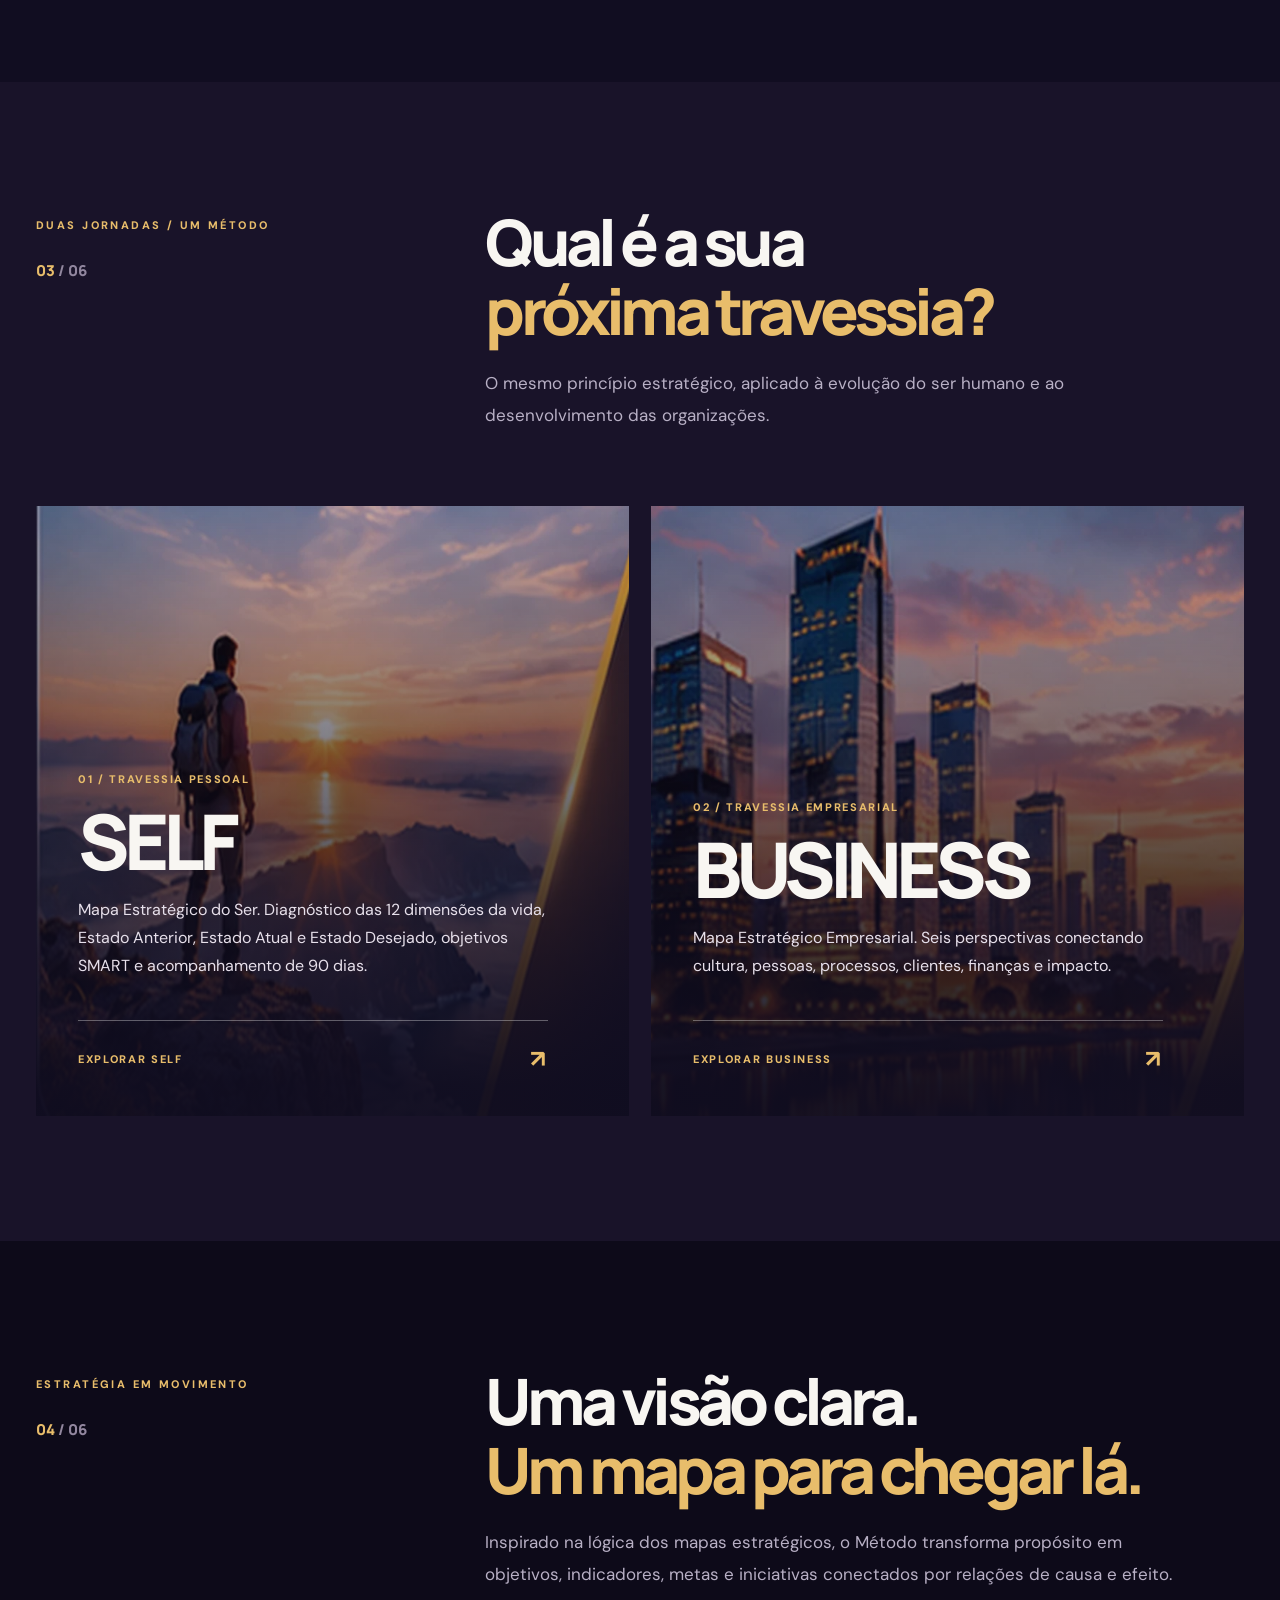
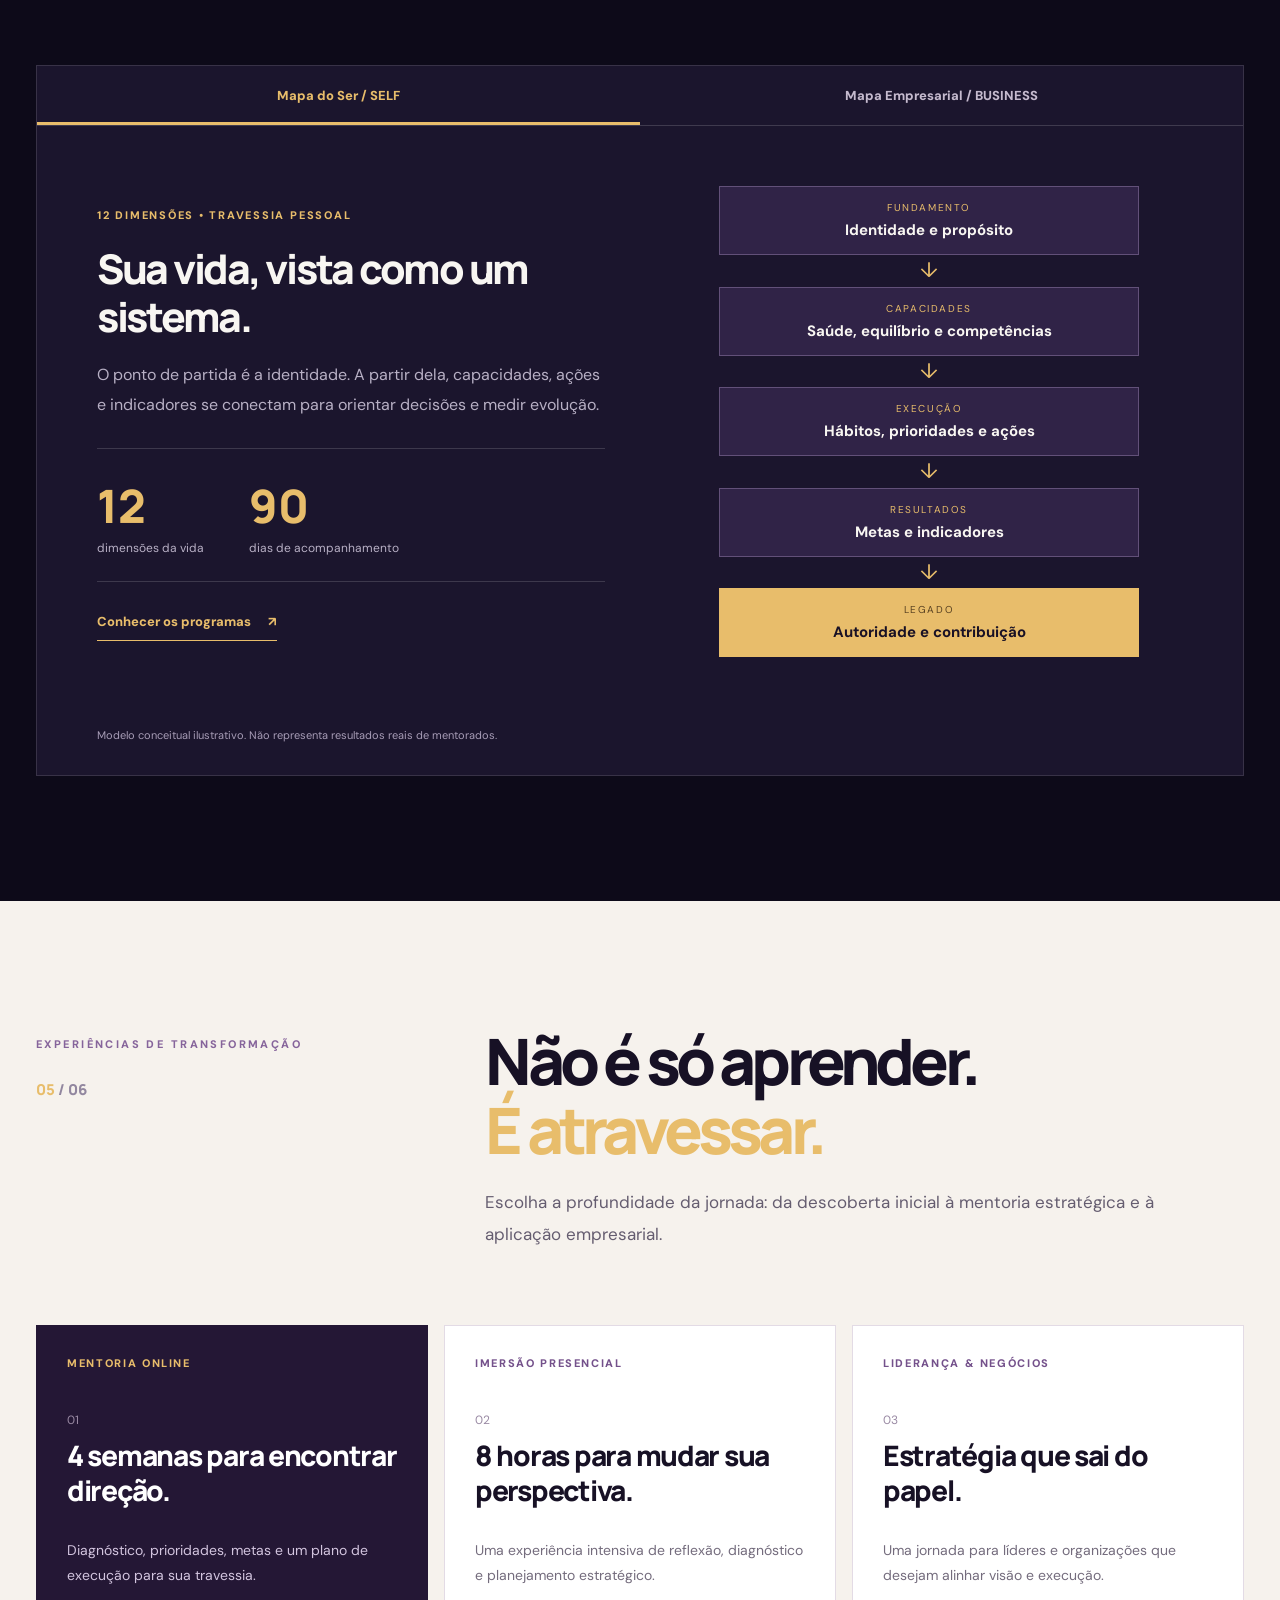
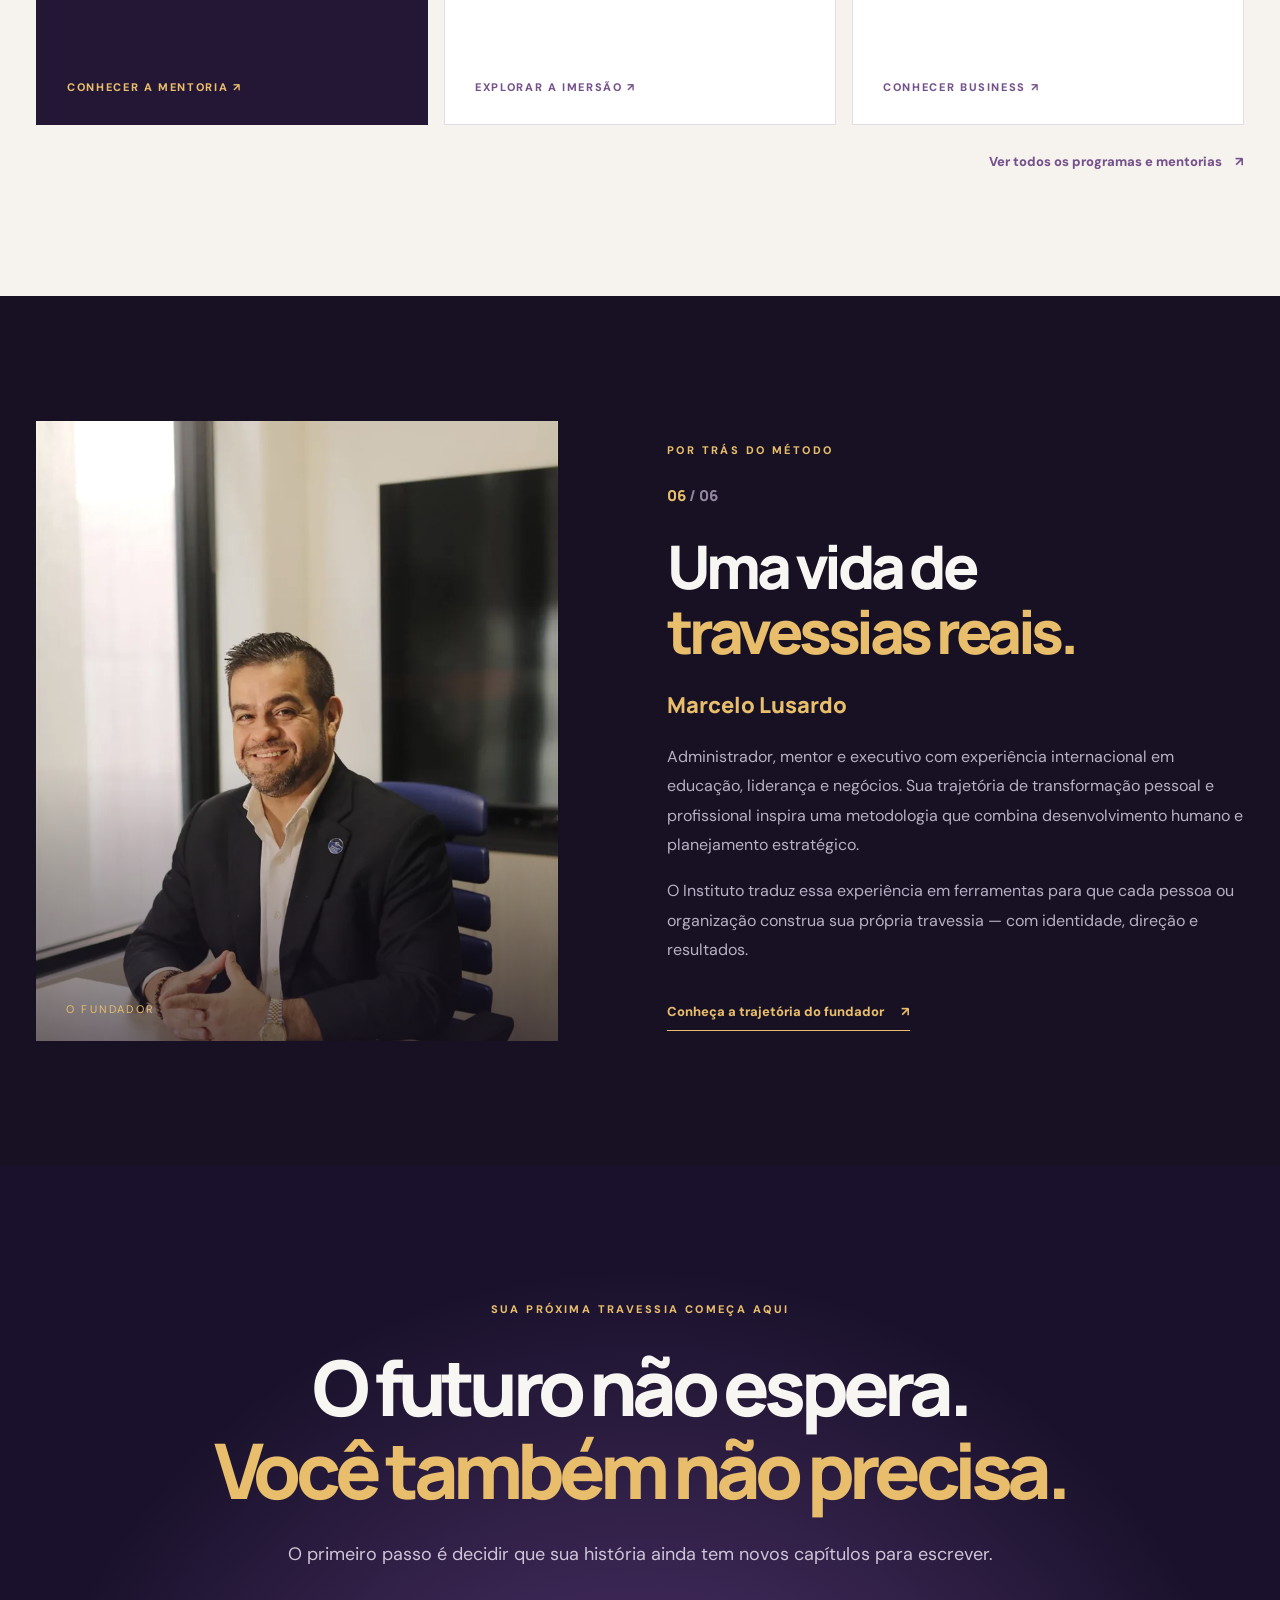
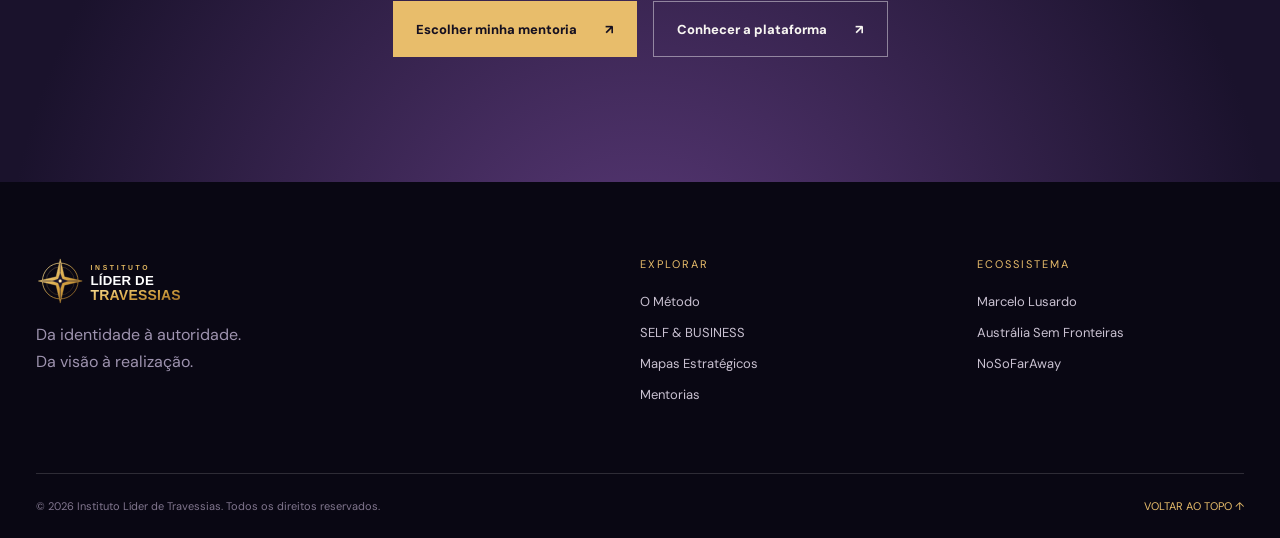
==== commit 2d270766: "Standardize journey framework: Estado Anterior, Atual e Desejado" ====
--- a/index.html
+++ b/index.html
@@ -1,13 +1,15 @@
-<!doctype html><html lang="pt-BR"><head><meta charset="utf-8"><meta name="viewport" content="width=device-width,initial-scale=1"><meta name="robots" content="noindex,nofollow"><title>Instituto Líder de Travessias | Método, Mentorias e Mapas Estratégicos</title><link rel="preconnect" href="https://fonts.googleapis.com"><link href="https://fonts.googleapis.com/css2?family=Inter:wght@400;500;600;700;800;900&display=swap" rel="stylesheet"><link rel="stylesheet" href="assets/site.css"></head><body><header class="top"><div class="wrap"><a href="index.html"><img class="logo" src="assets/img/logo-instituto.svg" alt="Instituto Líder de Travessias"></a><button class="menu-toggle" onclick="document.querySelector('.nav').classList.toggle('open')">Menu</button><nav class="nav"><a href="index.html#metodo">O Método</a><a href="index.html#jornadas">SELF e BUSINESS</a><a href="mentorias/index.html">Mentorias</a><a href="index.html#mapas">Mapas Estratégicos</a><a href="https://projeto-mentoria-travessias.vercel.app/" target="_blank" rel="noopener">Plataforma</a></nav></div></header><main><section class="hero" id="inicio"><div class="wrap"><div class="eyebrow">Desenvolvimento pessoal, liderança e estratégia</div><h1>Da Identidade à Autoridade.<br><span>Da Visão à Realização.</span></h1><p>Diagnóstico, estratégia e execução para pessoas, líderes e empresas que desejam evoluir com direção, consistência e resultados mensuráveis.</p><div class="actions"><a class="btn" href="mentorias/index.html">Conhecer mentorias</a><a class="btn outline" href="#metodo">Explorar o Método</a></div></div></section>
-<section class="section values-section" id="instituto"><div class="wrap"><span class="eyebrow">O que orienta o Instituto</span><h2>Visão, missão e valores</h2><div class="grid three"><article class="card"><span class="pill">Missão</span><h3>Transformar potencial em direção</h3><p>Apoiar pessoas, líderes e organizações a diagnosticar sua realidade, construir estratégias e executar travessias com propósito e indicadores claros.</p></article><article class="card"><span class="pill">Visão</span><h3>Ser referência em travessias estratégicas</h3><p>Consolidar uma metodologia de desenvolvimento humano e empresarial que una identidade, estratégia, ação, resultados e legado.</p></article><article class="card"><span class="pill">Valores</span><h3>Os princípios da jornada</h3><p>Integridade, responsabilidade, autoconhecimento, coragem, aprendizado contínuo, disciplina, serviço e resultados sustentáveis.</p></article></div><p class="disclaimer">Textos institucionais propostos para validação do fundador antes da publicação definitiva.</p></div></section><section class="section dark" id="jornadas"><div class="wrap"><span class="eyebrow">Duas aplicações, um mesmo propósito</span><h2>Qual é a sua travessia?</h2><p class="lead">Uma metodologia que conecta diagnóstico, planejamento, execução e potencialização de resultados.</p><div class="grid two"><article class="photo-card self"><span class="eyebrow">Travessia pessoal</span><h2>SELF: Mapa Estratégico do Ser</h2><p>Diagnóstico das 12 dimensões da vida, Estado Anterior, Estado Anterior, Estado Atual e Estado Desejado, objetivos SMART, indicadores e acompanhamento de 90 dias.</p><a href="mentorias/index.html#self">Conhecer mentorias pessoais →</a></article><article class="photo-card business"><span class="eyebrow">Travessia empresarial</span><h2>BUSINESS: Estratégia que gera execução</h2><p>Seis perspectivas estratégicas para alinhar liderança, equipes, processos, mercado e resultados mensuráveis.</p><a href="mentorias/index.html#business">Conhecer programas empresariais →</a></article></div></div></section>
-<section class="section" id="metodo"><div class="wrap"><span class="eyebrow">A metodologia</span><h2>Da identidade à autoridade</h2><p class="lead">Cinco movimentos que organizam a transformação em uma jornada com direção, execução e avaliação contínua.</p><div class="steps"><div class="step"><span class="eyebrow">01</span><strong>Identidade</strong><small>Reconhecer valores, crenças e o ponto de partida.</small></div><div class="step"><span class="eyebrow">02</span><strong>Caminho</strong><small>Definir visão, objetivos e direção.</small></div><div class="step"><span class="eyebrow">03</span><strong>Fazer</strong><small>Transformar objetivos em iniciativas e execução.</small></div><div class="step"><span class="eyebrow">04</span><strong>Resultado</strong><small>Medir evolução com indicadores e metas.</small></div><div class="step"><span class="eyebrow">05</span><strong>Autoridade</strong><small>Consolidar impacto, influência e legado.</small></div></div></div></section>
-<section class="section light" id="mapas"><div class="wrap"><span class="eyebrow">Ferramentas exclusivas do Método</span><h2>Mapas Estratégicos que conectam visão e execução</h2><p class="lead">O método traduz identidade, missão, visão e valores em objetivos estratégicos, indicadores, metas e iniciativas. Cada camada influencia a próxima por relações de causa e efeito.</p><div class="grid two"><article class="map enhanced"><span class="pill">SELF</span><h3>Mapa Estratégico do Ser</h3><p class="muted">Do Estado Anterior ao Estado Atual e ao Estado Desejado, com 12 dimensões e acompanhamento de 90 dias.</p><div class="strategy-flow"><div class="flow-node"><small>Fundamento</small><strong>Identidade, valores e propósito</strong></div><div class="flow-arrow" aria-hidden="true">↓</div><div class="flow-node"><small>Capacidades</small><strong>Saúde, equilíbrio e competências</strong></div><div class="flow-arrow" aria-hidden="true">↓</div><div class="flow-node"><small>Execução</small><strong>Hábitos, prioridades e plano 5W2H</strong></div><div class="flow-arrow" aria-hidden="true">↓</div><div class="flow-node"><small>Resultados</small><strong>Metas de vida e indicadores de evolução</strong></div><div class="flow-arrow" aria-hidden="true">↓</div><div class="flow-node"><small>Autoridade</small><strong>Contribuição, influência e legado</strong></div></div><h4>As 12 dimensões da travessia pessoal</h4><div class="dimensions"><div class="dimension"><span>01</span>Essência, identidade e propósito</div><div class="dimension"><span>02</span>Mente, emoções e crenças</div><div class="dimension"><span>03</span>Saúde, corpo e energia</div><div class="dimension"><span>04</span>Família e relacionamentos</div><div class="dimension"><span>05</span>Conhecimento e competências</div><div class="dimension"><span>06</span>Carreira e realização</div><div class="dimension"><span>07</span>Finanças e patrimônio</div><div class="dimension"><span>08</span>Espiritualidade e valores</div><div class="dimension"><span>09</span>Qualidade de vida e lazer</div><div class="dimension"><span>10</span>Contribuição e legado</div><div class="dimension"><span>11</span>Ambiente e organização</div><div class="dimension"><span>12</span>Travessias e experiências</div></div><p class="disclaimer">Estrutura demonstrativa para discussão metodológica. A nomenclatura definitiva das 12 dimensões deve ser conferida com o Manual Mestre.</p><a class="link" href="mentorias/index.html#self">Explorar mentoria SELF →</a></article><article class="map enhanced"><span class="pill">BUSINESS</span><h3>Mapa Estratégico Empresarial</h3><p class="muted">Do diagnóstico organizacional à visão estratégica, com seis perspectivas integradas.</p><div class="strategy-flow"><div class="flow-node"><small>Fundamento</small><strong>Cultura, liderança e competências</strong></div><div class="flow-arrow" aria-hidden="true">↓</div><div class="flow-node"><small>Capacidades</small><strong>Inovação e processos internos</strong></div><div class="flow-arrow" aria-hidden="true">↓</div><div class="flow-node"><small>Mercado</small><strong>Experiência, relacionamento e valor ao cliente</strong></div><div class="flow-arrow" aria-hidden="true">↓</div><div class="flow-node"><small>Resultados</small><strong>Receita, margem, eficiência e crescimento</strong></div><div class="flow-arrow" aria-hidden="true">↓</div><div class="flow-node"><small>Legado</small><strong>Impacto, sustentabilidade e continuidade</strong></div></div><h4>As seis perspectivas empresariais</h4><div class="dimensions"><div class="dimension"><span>01</span>Pessoas e cultura</div><div class="dimension"><span>02</span>Aprendizagem e inovação</div><div class="dimension"><span>03</span>Processos internos</div><div class="dimension"><span>04</span>Clientes e mercado</div><div class="dimension"><span>05</span>Resultados financeiros</div><div class="dimension"><span>06</span>Impacto e sustentabilidade</div></div><p class="disclaimer">Modelo ilustrativo adaptado ao contexto empresarial. Objetivos, perspectivas e pesos são definidos no diagnóstico.</p><a class="link" href="mentorias/index.html#business">Explorar programa BUSINESS →</a></article></div></div></section>
-<section class="section" id="ferramentas"><div class="wrap"><span class="eyebrow">Diagnóstico e acompanhamento</span><h2>Do diagnóstico ao Painel de Bordo</h2><p class="lead">Uma visão integrada do progresso com indicadores de execução e resultado. Selecione uma jornada para visualizar um exemplo de acompanhamento.</p><div class="tool-tabs" role="group" aria-label="Escolher jornada"><button type="button" class="tool-tab active" data-model="self" aria-pressed="true">Painel SELF</button><button type="button" class="tool-tab" data-model="business" aria-pressed="false">Painel BUSINESS</button></div><div class="demo-banner">Dados fictícios para demonstração da interface. Não representam resultados reais de clientes.</div><div class="dashboard"><div class="dashboard-head"><div><span class="eyebrow">Painel de 90 dias</span><h3 id="dash-title">Evolução da travessia pessoal</h3><p id="dash-sub">Indicadores exemplificativos de execução e equilíbrio das dimensões</p></div><div class="dashboard-tag">Simulação</div></div><div class="kpis"><div class="kpi"><small id="kpi1-label">Índice de evolução</small><strong id="kpi1">68%</strong><span>Exemplo</span></div><div class="kpi"><small id="kpi2-label">Metas no prazo</small><strong id="kpi2">7/10</strong><span>Exemplo</span></div><div class="kpi"><small id="kpi3-label">Ações concluídas</small><strong id="kpi3">18/24</strong><span>Exemplo</span></div><div class="kpi"><small id="kpi4-label">Progresso em 90 dias</small><strong id="kpi4">+22 p.p.</strong><span>Exemplo</span></div></div><div class="grid two"><div class="chart-card"><h4>Indicadores por dimensão</h4><div id="bars" class="bars" aria-label="Gráfico de barras demonstrativo"></div></div><div class="chart-card"><h4>Trajetória de evolução</h4><svg id="trend" viewBox="0 0 460 230" role="img" aria-label="Gráfico demonstrativo de evolução em 90 dias"><line x1="40" y1="185" x2="430" y2="185" stroke="#ccc5dd"/><line x1="40" y1="35" x2="40" y2="185" stroke="#ccc5dd"/><g id="trend-data"></g><text x="40" y="210" font-size="13" fill="#625b7b">Dia 0</text><text x="205" y="210" font-size="13" fill="#625b7b">Dia 45</text><text x="385" y="210" font-size="13" fill="#625b7b">Dia 90</text></svg><p class="disclaimer">Pontuação normalizada de 0 a 100 apenas para ilustrar a leitura do painel.</p></div></div></div><div class="grid three tool-grid"><article class="card"><h3>Diagnóstico e prontidão</h3><p>Roda das 12 Travessias, 70 perguntas diagnósticas, SWOT e Assessment de Prontidão para a Travessia.</p></article><article class="card"><h3>Planejamento estratégico</h3><p>Missão, visão, valores, Estado Anterior, Estado Atual, Estado Desejado, objetivos SMART, mapa de causalidade, KPIs, metas e plano 5W2H.</p></article><article class="card"><h3>Execução e revisão</h3><p>Painel de 90 dias, metas, rituais de revisão, indicadores de tendência e resultado, e dossiê do mentorado.</p></article></div><p class="disclaimer">As ferramentas acima descrevem a proposta metodológica. Esta página demonstra a experiência visual, mas não executa avaliações, salva respostas ou substitui o aplicativo autenticado.</p></div></section><section class="section" id="programas"><div class="wrap"><span class="eyebrow">Escolha sua jornada</span><h2>Programas e mentorias</h2><div class="grid three"><article class="card"><span class="pill">Primeiro contato</span><h3>Encontro introdutório em grupo</h3><p>Conheça os fundamentos do Método e identifique sua travessia prioritária.</p><div class="price">R$ 97</div><a class="link" href="mentorias/index.html#introdutorio">Conhecer o encontro →</a></article><article class="card"><span class="pill">Mentoria online</span><h3>Mentoria de 4 semanas</h3><p>Diagnóstico, direção estratégica, plano de ação e acompanhamento inicial.</p><a class="link" href="mentoria-4-semanas/index.html">Conhecer a mentoria →</a></article><article class="card"><span class="pill">Aprofundamento</span><h3>Programas avançados</h3><p>Mentorias de 8 e 12 semanas, imersões, Elite e programas empresariais.</p><a class="link" href="mentorias/index.html#avancados">Explorar programas →</a></article></div></div></section>
-<section class="band"><div class="wrap mentor"><img src="assets/img/mentor.webp" alt="Marcelo Lusardo, fundador do Instituto"><div><span class="eyebrow">O fundador</span><h2>Marcelo Lusardo</h2><p>Administrador, mentor e executivo com trajetória internacional. O Instituto organiza sua experiência em uma metodologia de planejamento e desenvolvimento pessoal e empresarial.</p><a class="btn" href="https://www.marcelolusardo.com.br/">Conhecer a trajetória</a></div></div></section>
-<section class="section light"><div class="wrap"><span class="eyebrow">Além das fronteiras</span><h2>Conexões e travessias globais</h2><p class="lead">Austrália Sem Fronteiras é o movimento de conexão internacional do ecossistema, aberto a diferentes países, culturas e oportunidades.</p><a class="btn" href="https://www.australiasemfronteiras.com.br/">Conhecer o movimento</a></div></section></main><footer class="foot"><div class="wrap"><strong>Instituto Líder de Travessias</strong><p>Estratégia para pessoas, líderes e empresas. Método criado por Marcelo Lusardo.</p><a href="https://www.marcelolusardo.com.br/">Conheça o fundador</a> · <a href="https://www.australiasemfronteiras.com.br/">Austrália Sem Fronteiras</a></div></footer><script>
-(function(){
- const sets={self:{title:'Evolução da travessia pessoal',sub:'Indicadores exemplificativos de execução e equilíbrio das dimensões',labels:['Índice de evolução','Metas no prazo','Ações concluídas','Progresso em 90 dias'],values:['68%','7/10','18/24','+22 p.p.'],bars:[['Saúde e energia',72],['Família e relações',81],['Carreira e realização',64],['Finanças pessoais',52],['Propósito e valores',78]],trend:[42,48,53,61,68]},business:{title:'Evolução da travessia empresarial',sub:'Indicadores exemplificativos de gestão e execução estratégica',labels:['Execução do plano','Objetivos no prazo','Iniciativas concluídas','Evolução de eficiência'],values:['74%','9/12','22/30','+16 p.p.'],bars:[['Pessoas e cultura',70],['Processos internos',61],['Clientes e mercado',79],['Resultados financeiros',66],['Inovação',55]],trend:[47,54,59,66,74]}};
- function render(kind){const d=sets[kind];document.getElementById('dash-title').textContent=d.title;document.getElementById('dash-sub').textContent=d.sub;for(let i=1;i<=4;i++){document.getElementById('kpi'+i+'-label').textContent=d.labels[i-1];document.getElementById('kpi'+i).textContent=d.values[i-1]};document.getElementById('bars').innerHTML=d.bars.map(([name,val])=>'<div><div class="bar-label"><span>'+name+'</span><strong>'+val+'%</strong></div><div class="bar-track"><div class="bar-fill" style="width:'+val+'%"></div></div></div>').join('');const points=d.trend.map((v,i)=>(40+i*97.5)+','+(185-v*1.5)).join(' ');document.getElementById('trend-data').innerHTML='<polyline points="'+points+'" fill="none" stroke="#654c9a" stroke-width="5" stroke-linejoin="round" stroke-linecap="round"/>'+d.trend.map((v,i)=>'<circle cx="'+(40+i*97.5)+'" cy="'+(185-v*1.5)+'" r="6" fill="#d6a84d" stroke="#fff" stroke-width="2"/>').join('');document.querySelectorAll('.tool-tab').forEach(b=>{const active=b.dataset.model===kind;b.classList.toggle('active',active);b.setAttribute('aria-pressed',active?'true':'false')})}
- document.querySelectorAll('.tool-tab').forEach(b=>b.addEventListener('click',()=>render(b.dataset.model)));render('self');
-})();
-</script></body></html>+<!doctype html>
+<html lang="pt-BR"><head><meta charset="utf-8"><meta name="viewport" content="width=device-width,initial-scale=1"><meta name="robots" content="noindex,nofollow"><meta name="theme-color" content="#0d0a19"><meta name="description" content="Instituto Líder de Travessias. Identidade, estratégia e execução para pessoas, líderes e empresas. Conheça o Método de Marcelo Lusardo."><title>Instituto Líder de Travessias — Sua próxima grande travessia</title><link rel="preconnect" href="https://fonts.googleapis.com"><link rel="preconnect" href="https://fonts.gstatic.com" crossorigin><link href="https://fonts.googleapis.com/css2?family=DM+Sans:wght@400;500;600;700;800&family=Manrope:wght@400;500;600;700;800&display=swap" rel="stylesheet"><link rel="stylesheet" href="assets/cinema.css"></head>
+<body><a class="skip" href="#conteudo">Ir para conteúdo</a><header class="header" id="topo"><div class="container header-inner"><a class="brand" href="index.html" aria-label="Instituto Líder de Travessias, início"><img src="assets/img/logo-instituto.svg" alt="Instituto Líder de Travessias"></a><button class="nav-toggle" id="nav-toggle" aria-expanded="false" aria-controls="nav">Menu <span aria-hidden="true">☰</span></button><nav class="nav" id="nav" aria-label="Navegação principal"><a href="#manifesto">O Instituto</a><a href="#metodo">O Método</a><a href="#jornadas">SELF & BUSINESS</a><a href="#mapas">Mapas Estratégicos</a><a href="mentorias/index.html">Mentorias</a><a class="nav-cta" href="#comecar">Comece sua travessia <span aria-hidden="true">↗</span></a></nav></div></header>
+<main id="conteudo">
+<section class="hero" id="inicio"><div class="hero-image" aria-hidden="true"></div><div class="hero-glow" aria-hidden="true"></div><div class="container hero-content"><div class="hero-label"><span class="label-line"></span> INSTITUTO LÍDER DE TRAVESSIAS <span class="label-index">01 / 05</span></div><p class="hero-overline">A vida não muda por acaso.</p><h1>Grandes destinos<br>exigem <em>grandes</em><br><span>travessias.</span></h1><p class="hero-description">Transforme quem você é, defina aonde quer chegar e construa o caminho. Um método que conecta identidade, estratégia e ação para transformar visão em resultados.</p><div class="hero-actions"><a class="button button-gold" href="#jornadas">Descubra sua travessia <span>↗</span></a><a class="button button-ghost" href="#metodo"><span class="play-icon">↘</span> Conheça o Método</a></div></div><div class="hero-bottom container"><span>IDENTIDADE • CAMINHO • FAZER • RESULTADO • AUTORIDADE</span><a href="#manifesto">EXPLORE A EXPERIÊNCIA <span aria-hidden="true">↓</span></a></div></section>
+<section class="statement" id="manifesto"><div class="container statement-grid"><div><p class="kicker">O INSTITUTO / NOSSA ESSÊNCIA</p><p class="section-number">01 <span>/ 06</span></p></div><div><h2>Você não precisa apenas de um novo plano.<br><em>Precisa de uma nova direção.</em></h2><p>Uma travessia pode ser a reconstrução de uma carreira, a evolução de uma empresa, uma decisão de vida ou a busca por mais significado. O Instituto Líder de Travessias nasce para organizar essa transformação com clareza, método e indicadores.</p><div class="statement-tags"><span>Autoconhecimento</span><span>Estratégia</span><span>Execução</span><span>Legado</span></div></div></div></section>
+<section class="cinema-break"><div class="break-image"></div><div class="container break-content"><span class="kicker">O PONTO DE PARTIDA</span><blockquote>“Toda grande travessia começa com uma decisão: não permanecer onde você está.”</blockquote><p>O futuro não é apenas um lugar para chegar. É uma identidade para construir.</p></div></section>
+<section class="method section" id="metodo"><div class="container"><div class="section-head"><div><p class="kicker">NOSSA METODOLOGIA</p><p class="section-number">02 <span>/ 06</span></p></div><div><h2>Cinco movimentos.<br><em>Uma transformação.</em></h2><p>Uma jornada estruturada, da consciência do ponto de partida à construção de resultados, impacto e autoridade.</p></div></div><div class="method-list"><article class="method-item"><span class="method-num">01</span><div><h3>Identidade</h3><p>Quem sou? O que valorizo? Quais crenças e escolhas definem meu ponto de partida?</p></div><span class="method-symbol">✦</span></article><article class="method-item"><span class="method-num">02</span><div><h3>Caminho</h3><p>Para onde quero ir? Construção de visão, prioridades e objetivos estratégicos.</p></div><span class="method-symbol">↗</span></article><article class="method-item"><span class="method-num">03</span><div><h3>Fazer</h3><p>Como transformar intenção em movimento? Hábitos, iniciativas e plano de ação.</p></div><span class="method-symbol">→</span></article><article class="method-item"><span class="method-num">04</span><div><h3>Resultado</h3><p>O que está mudando? Metas, indicadores e revisão consistente da execução.</p></div><span class="method-symbol">◈</span></article><article class="method-item"><span class="method-num">05</span><div><h3>Autoridade</h3><p>Que impacto estou construindo? Consolidação de influência, contribuição e legado.</p></div><span class="method-symbol">★</span></article></div></div></section>
+<section class="journeys section" id="jornadas"><div class="container"><div class="section-head"><div><p class="kicker">DUAS JORNADAS / UM MÉTODO</p><p class="section-number">03 <span>/ 06</span></p></div><div><h2>Qual é a sua<br><em>próxima travessia?</em></h2><p>O mesmo princípio estratégico, aplicado à evolução do ser humano e ao desenvolvimento das organizações.</p></div></div><div class="journey-grid"><a class="journey-card" href="mentorias/index.html#self"><div class="journey-bg journey-self"></div><div class="journey-content"><span class="journey-id">01 / TRAVESSIA PESSOAL</span><h3>SELF</h3><p>Mapa Estratégico do Ser. Diagnóstico das 12 dimensões da vida, Estado Anterior, Estado Atual e Estado Desejado, objetivos SMART e acompanhamento de 90 dias.</p><span class="journey-link">EXPLORAR SELF <span>↗</span></span></div></a><a class="journey-card" href="mentorias/index.html#business"><div class="journey-bg journey-business"></div><div class="journey-content"><span class="journey-id">02 / TRAVESSIA EMPRESARIAL</span><h3>BUSINESS</h3><p>Mapa Estratégico Empresarial. Seis perspectivas conectando cultura, pessoas, processos, clientes, finanças e impacto.</p><span class="journey-link">EXPLORAR BUSINESS <span>↗</span></span></div></a></div></div></section>
+<section class="maps section" id="mapas"><div class="container"><div class="section-head"><div><p class="kicker">ESTRATÉGIA EM MOVIMENTO</p><p class="section-number">04 <span>/ 06</span></p></div><div><h2>Uma visão clara.<br><em>Um mapa para chegar lá.</em></h2><p>Inspirado na lógica dos mapas estratégicos, o Método transforma propósito em objetivos, indicadores, metas e iniciativas conectados por relações de causa e efeito.</p></div></div><div class="map-shell"><div class="map-tabs" role="tablist" aria-label="Escolha o mapa estratégico"><button class="map-tab active" role="tab" aria-selected="true" data-map="self">Mapa do Ser / SELF</button><button class="map-tab" role="tab" aria-selected="false" data-map="business">Mapa Empresarial / BUSINESS</button></div><div class="map-layout"><div class="map-copy"><span class="map-eyebrow" id="map-eyebrow">12 DIMENSÕES • TRAVESSIA PESSOAL</span><h3 id="map-title">Sua vida, vista como um sistema.</h3><p id="map-description">O ponto de partida é a identidade. A partir dela, capacidades, ações e indicadores se conectam para orientar decisões e medir evolução.</p><div class="map-metrics"><div><strong id="metric-a">12</strong><span id="metric-a-label">dimensões da vida</span></div><div><strong id="metric-b">90</strong><span id="metric-b-label">dias de acompanhamento</span></div></div><a href="mentorias/index.html" class="inline-link">Conhecer os programas <span>↗</span></a></div><div class="map-diagram" id="map-diagram" aria-label="Fluxo estratégico demonstrativo"><div class="map-node"><small>FUNDAMENTO</small><strong>Identidade e propósito</strong></div><span class="map-arrow">↓</span><div class="map-node"><small>CAPACIDADES</small><strong>Saúde, equilíbrio e competências</strong></div><span class="map-arrow">↓</span><div class="map-node"><small>EXECUÇÃO</small><strong>Hábitos, prioridades e ações</strong></div><span class="map-arrow">↓</span><div class="map-node"><small>RESULTADOS</small><strong>Metas e indicadores</strong></div><span class="map-arrow">↓</span><div class="map-node gold-node"><small>LEGADO</small><strong>Autoridade e contribuição</strong></div></div></div><p class="map-note">Modelo conceitual ilustrativo. Não representa resultados reais de mentorados.</p></div></div></section>
+<section class="programs section" id="programas"><div class="container"><div class="section-head"><div><p class="kicker">EXPERIÊNCIAS DE TRANSFORMAÇÃO</p><p class="section-number">05 <span>/ 06</span></p></div><div><h2>Não é só aprender.<br><em>É atravessar.</em></h2><p>Escolha a profundidade da jornada: da descoberta inicial à mentoria estratégica e à aplicação empresarial.</p></div></div><div class="program-grid"><a href="mentoria-4-semanas/index.html" class="program-card featured"><span class="program-label">MENTORIA ONLINE</span><span class="program-index">01</span><h3>4 semanas para encontrar direção.</h3><p>Diagnóstico, prioridades, metas e um plano de execução para sua travessia.</p><span class="program-arrow">CONHECER A MENTORIA ↗</span></a><a href="mentorias/index.html#imersao" class="program-card"><span class="program-label">IMERSÃO PRESENCIAL</span><span class="program-index">02</span><h3>8 horas para mudar sua perspectiva.</h3><p>Uma experiência intensiva de reflexão, diagnóstico e planejamento estratégico.</p><span class="program-arrow">EXPLORAR A IMERSÃO ↗</span></a><a href="mentorias/index.html#business" class="program-card"><span class="program-label">LIDERANÇA & NEGÓCIOS</span><span class="program-index">03</span><h3>Estratégia que sai do papel.</h3><p>Uma jornada para líderes e organizações que desejam alinhar visão e execução.</p><span class="program-arrow">CONHECER BUSINESS ↗</span></a></div><div class="program-more"><a href="mentorias/index.html">Ver todos os programas e mentorias <span>↗</span></a></div></div></section>
+<section class="founder section" id="fundador"><div class="container founder-grid"><div class="founder-image"><img src="assets/img/mentor.webp" alt="Marcelo Lusardo, fundador do Instituto Líder de Travessias" loading="lazy"><span>O FUNDADOR</span></div><div class="founder-copy"><p class="kicker">POR TRÁS DO MÉTODO</p><p class="section-number">06 <span>/ 06</span></p><h2>Uma vida de<br><em>travessias reais.</em></h2><h3>Marcelo Lusardo</h3><p>Administrador, mentor e executivo com experiência internacional em educação, liderança e negócios. Sua trajetória de transformação pessoal e profissional inspira uma metodologia que combina desenvolvimento humano e planejamento estratégico.</p><p>O Instituto traduz essa experiência em ferramentas para que cada pessoa ou organização construa sua própria travessia — com identidade, direção e resultados.</p><a href="https://www.marcelolusardo.com.br/" target="_blank" rel="noopener" class="inline-link">Conheça a trajetória do fundador <span>↗</span></a></div></div></section>
+<section class="closing" id="comecar"><div class="container closing-inner"><p class="kicker">SUA PRÓXIMA TRAVESSIA COMEÇA AQUI</p><h2>O futuro não espera.<br><em>Você também não precisa.</em></h2><p>O primeiro passo é decidir que sua história ainda tem novos capítulos para escrever.</p><div class="closing-actions"><a class="button button-gold" href="mentorias/index.html">Escolher minha mentoria <span>↗</span></a><a class="button button-outline" href="https://projeto-mentoria-travessias.vercel.app/" target="_blank" rel="noopener">Conhecer a plataforma <span>↗</span></a></div></div></section>
+</main><footer class="footer"><div class="container footer-grid"><div><img src="assets/img/logo-instituto.svg" alt="Instituto Líder de Travessias"><p>Da identidade à autoridade.<br>Da visão à realização.</p></div><div><span>EXPLORAR</span><a href="#metodo">O Método</a><a href="#jornadas">SELF & BUSINESS</a><a href="#mapas">Mapas Estratégicos</a><a href="mentorias/index.html">Mentorias</a></div><div><span>ECOSSISTEMA</span><a href="https://www.marcelolusardo.com.br/" target="_blank" rel="noopener">Marcelo Lusardo</a><a href="https://www.australiasemfronteiras.com.br/" target="_blank" rel="noopener">Austrália Sem Fronteiras</a><a href="https://www.nosofaraway.com/" target="_blank" rel="noopener">NoSoFarAway</a></div></div><div class="container footer-bottom"><span>© 2026 Instituto Líder de Travessias. Todos os direitos reservados.</span><a href="#topo">VOLTAR AO TOPO ↑</a></div></footer>
+<script src="assets/cinema.js" defer></script></body></html>
--- a/assets/cinema.css
+++ b/assets/cinema.css
@@ -0,0 +1,6 @@
+:root{--bg:#0d0a19;--bg2:#151025;--gold:#e8bd6b;--muted:#b8b0c5;--line:#ffffff26;--white:#f8f6f2}*{box-sizing:border-box}html{scroll-behavior:smooth;scroll-padding-top:86px}body{margin:0;background:var(--bg);color:var(--white);font-family:"DM Sans",Arial,sans-serif;-webkit-font-smoothing:antialiased}a{color:inherit;text-decoration:none}button{font:inherit}img{max-width:100%;display:block}.container{width:min(1260px,calc(100% - 72px));margin:auto}.skip{position:absolute;top:-100px;left:10px;z-index:100;background:var(--gold);color:#161024;padding:12px}.skip:focus{top:10px}a:focus-visible,button:focus-visible{outline:2px solid var(--gold);outline-offset:4px}.header{position:fixed;z-index:50;top:0;left:0;right:0;border-bottom:1px solid #ffffff22;background:#0b0917c9;backdrop-filter:blur(20px)}.header-inner{min-height:86px;display:flex;align-items:center;justify-content:space-between;gap:32px}.brand img{width:246px;max-height:70px;object-fit:contain}.nav{display:flex;gap:26px;align-items:center}.nav a{font-size:12px;letter-spacing:.035em;font-weight:700;transition:color .2s}.nav a:hover{color:var(--gold)}.nav .nav-cta{border:1px solid #e8bd6b88;padding:12px 17px;color:var(--gold);white-space:nowrap}.nav-cta span{margin-left:8px}.nav-toggle{display:none}.hero{min-height:820px;min-height:100svh;position:relative;display:flex;flex-direction:column;justify-content:center;overflow:hidden;background:#100d22}.hero-image{position:absolute;inset:0;background:linear-gradient(90deg,#0c0a1af7 0%,#0c0a1ae5 34%,#0c0a1a7a 64%,#0c0a1a35 100%),url('img/hero-cinema.webp') center 43%/cover no-repeat;transform:scale(1.025)}.hero-glow{position:absolute;width:600px;height:600px;border-radius:50%;background:#5b2c8133;filter:blur(120px);left:-240px;bottom:-180px}.hero-content{position:relative;padding:160px 0 130px}.hero-label,.kicker{font-size:11px;letter-spacing:.22em;color:var(--gold);font-weight:800}.hero-label{display:flex;align-items:center;gap:14px}.label-line{width:34px;height:1px;background:var(--gold)}.label-index{color:#ffffff80;margin-left:14px}.hero-overline{font-size:clamp(17px,2vw,22px);letter-spacing:.06em;color:#f5e7d0;margin:54px 0 8px}.hero h1,.section h2,.statement h2,.closing h2{font-family:Manrope,Arial,sans-serif;font-weight:800;letter-spacing:-.075em;line-height:1.08}.hero h1{font-size:clamp(57px,7.3vw,112px);margin:0;max-width:1040px}.hero h1 em,.section h2 em,.statement h2 em,.closing h2 em{font-style:normal;color:var(--gold)}.hero h1>span{color:#fff}.hero-description{font-size:17px;line-height:1.85;color:#ded9e6;max-width:610px;margin:32px 0 35px}.hero-actions,.closing-actions{display:flex;align-items:center;gap:16px;flex-wrap:wrap}.button{display:inline-flex;gap:28px;align-items:center;justify-content:space-between;padding:17px 23px;font-size:13px;font-weight:800;transition:transform .2s,background .2s;min-height:56px}.button:hover{transform:translateY(-3px)}.button-gold{background:var(--gold);color:#151020}.button-gold:hover{background:#f5d08a}.button-ghost{border:1px solid #ffffff54;color:#fff}.button-outline{border:1px solid #ffffff70}.play-icon{color:var(--gold)}.hero-bottom{position:absolute;bottom:30px;left:0;right:0;display:flex;justify-content:space-between;gap:20px;color:#e6dfeb99;font-size:10px;letter-spacing:.14em}.hero-bottom a{color:var(--gold)}.hero-bottom a span{margin-left:10px}.section{padding:125px 0}.statement{padding:125px 0;background:#f6f2ed;color:#181225}.statement-grid{display:grid;grid-template-columns:1fr 2fr;gap:70px}.section-number{font:800 15px Manrope,sans-serif;color:var(--gold);margin:28px 0}.section-number span{color:#92879f}.statement h2{font-size:clamp(36px,4.4vw,64px);margin:0 0 30px}.statement h2 em{color:#8060a7}.statement p:not(.section-number):not(.kicker){font-size:18px;line-height:1.9;max-width:760px;color:#625a6d}.statement .kicker{color:#8c699e}.statement-tags{display:flex;gap:10px;flex-wrap:wrap;margin-top:28px}.statement-tags span{border:1px solid #cfc5d5;padding:10px 14px;font-size:12px;font-weight:700}.cinema-break{min-height:500px;position:relative;display:flex;align-items:center;overflow:hidden}.break-image{position:absolute;inset:0;background:linear-gradient(90deg,#100c1ff0,#100c1f9c 70%,#100c1f70),url('img/australia-hero.jpg') center 54%/cover}.break-content{position:relative;padding:100px 0}.break-content blockquote{font:800 clamp(30px,4vw,58px)/1.2 Manrope,sans-serif;letter-spacing:-.055em;max-width:920px;margin:28px 0}.break-content p{color:#d7ccdc}.section-head{display:grid;grid-template-columns:1fr 2fr;gap:70px;margin-bottom:58px}.section-head h2{font-size:clamp(38px,5vw,72px);margin:0 0 23px}.section-head>div:last-child>p{color:var(--muted);font-size:17px;line-height:1.85;max-width:710px}.method{background:#110d21}.method-list{border-top:1px solid var(--line)}.method-item{display:grid;grid-template-columns:100px 1fr 65px;gap:25px;align-items:center;padding:32px 20px;border-bottom:1px solid var(--line);transition:background .25s,padding .25s}.method-item:hover{background:#ffffff09;padding-left:34px}.method-num{color:var(--gold);font-size:13px;font-weight:800}.method-item h3{font:800 clamp(29px,3vw,44px)/1.15 Manrope,sans-serif;letter-spacing:-.05em;margin:0 0 8px}.method-item p{margin:0;color:var(--muted);font-size:15px}.method-symbol{font-size:31px;color:var(--gold);text-align:right}.journeys{background:#191329}.journey-grid{display:grid;grid-template-columns:1fr 1fr;gap:22px}.journey-card{position:relative;min-height:610px;overflow:hidden;display:flex;align-items:end;background:#2b2042}.journey-bg{position:absolute;inset:0;background-position:center;background-size:cover;transition:transform .7s}.journey-card:hover .journey-bg{transform:scale(1.07)}.journey-self{background-image:linear-gradient(0deg,#100d20f7 5%,#100d2099 52%,#100d2030),url('img/self-cinema.webp')}.journey-business{background-image:linear-gradient(0deg,#100d20f7 5%,#100d2099 52%,#100d2030),url('img/business-cinema.webp')}.journey-content{position:relative;padding:42px}.journey-id,.journey-link,.program-label,.program-arrow{font-size:11px;letter-spacing:.15em;font-weight:800;color:var(--gold)}.journey-content h3{font:800 clamp(55px,6vw,96px)/1 Manrope,sans-serif;letter-spacing:-.08em;margin:15px 0}.journey-content p{max-width:470px;color:#e7e0eb;line-height:1.75}.journey-link{display:inline-flex;justify-content:space-between;align-items:center;width:100%;border-top:1px solid #ffffff54;padding-top:22px;margin-top:24px}.journey-link span{font-size:24px}.maps{background:#0d0a19}.map-shell{background:#1b152d;border:1px solid #ffffff20}.map-tabs{display:flex;border-bottom:1px solid #ffffff28}.map-tab{flex:1;background:none;border:0;color:#c5bace;cursor:pointer;padding:21px;font-size:13px;font-weight:800}.map-tab.active{color:var(--gold);box-shadow:inset 0 -3px var(--gold)}.map-layout{display:grid;grid-template-columns:1fr 1fr;gap:70px;padding:60px;align-items:center}.map-eyebrow{color:var(--gold);font-size:11px;letter-spacing:.16em;font-weight:800}.map-copy h3{font:800 clamp(30px,3.2vw,48px)/1.18 Manrope,sans-serif;letter-spacing:-.055em;margin:20px 0}.map-copy>p{color:var(--muted);line-height:1.85}.map-metrics{display:flex;gap:45px;border-top:1px solid var(--line);border-bottom:1px solid var(--line);padding:25px 0;margin:28px 0}.map-metrics>div{display:flex;flex-direction:column;gap:3px}.map-metrics strong{font:800 46px Manrope,sans-serif;color:var(--gold)}.map-metrics span{font-size:12px;color:var(--muted)}.inline-link{display:inline-block;border-bottom:1px solid var(--gold);padding-bottom:10px;color:var(--gold);font-weight:800;font-size:13px}.inline-link span{margin-left:14px}.map-diagram{display:flex;flex-direction:column;align-items:center}.map-node{width:min(100%,420px);background:#302347;border:1px solid #a68cbb6e;padding:14px 18px;text-align:center}.map-node small{display:block;color:var(--gold);font-size:10px;letter-spacing:.16em;margin-bottom:5px}.map-node strong{font-size:15px}.map-node.gold-node{background:#e8bd6b;color:#191125;border-color:#e8bd6b}.map-node.gold-node small{color:#594222}.map-arrow{color:var(--gold);line-height:1.5;font-size:21px}.map-note{padding:0 60px 22px;font-size:11px;color:#a79cb6}.programs{background:#f6f2ed;color:#171125}.programs .section-head>div:last-child>p{color:#655d70}.programs .kicker{color:#86649b}.program-grid{display:grid;grid-template-columns:repeat(3,1fr);gap:16px}.program-card{min-height:400px;padding:30px;display:flex;flex-direction:column;background:#fff;border:1px solid #e3dbe5;transition:transform .25s,box-shadow .25s}.program-card:hover{transform:translateY(-6px);box-shadow:0 22px 45px #25143224}.program-card.featured{background:#241735;color:#fff;border-color:#241735}.program-card:not(.featured) .program-label,.program-card:not(.featured) .program-arrow{color:#74518b}.program-index{margin:42px 0 10px;font-size:12px;color:#9989a3}.program-card h3{font:800 clamp(25px,2.2vw,34px)/1.25 Manrope,sans-serif;letter-spacing:-.045em;margin:0 0 15px}.program-card p{font-size:14px;line-height:1.8;color:#746c7d}.program-card.featured p{color:#d3c5df}.program-arrow{margin-top:auto;padding-top:28px}.program-more{text-align:right;margin-top:25px}.program-more a{font-size:13px;font-weight:800;color:#74518b}.program-more span{margin-left:10px}.founder{background:#171123}.founder-grid{display:grid;grid-template-columns:.95fr 1.05fr;gap:9%;align-items:center}.founder-image{position:relative;max-height:660px;overflow:hidden}.founder-image img{width:100%;height:620px;object-fit:cover;object-position:center 20%;filter:saturate(.9)}.founder-image:after{content:"";position:absolute;inset:0;background:linear-gradient(0deg,#1711239c,transparent 45%)}.founder-image>span{position:absolute;bottom:25px;left:30px;z-index:1;font-size:11px;letter-spacing:.2em;color:var(--gold)}.founder-copy h2{font-size:clamp(40px,4.7vw,70px);margin:12px 0 26px}.founder-copy h3{font:800 22px Manrope,sans-serif;color:var(--gold)}.founder-copy>p:not(.kicker):not(.section-number){color:var(--muted);line-height:1.85;font-size:16px}.founder-copy .inline-link{margin-top:22px}.closing{background:radial-gradient(circle at 50% 120%,#5a3978,#1a122c 65%);padding:125px 0;text-align:center}.closing-inner{max-width:980px}.closing h2{font-size:clamp(43px,6vw,88px);margin:30px 0}.closing-inner>p:not(.kicker){color:#cfc5d8;font-size:18px}.closing-actions{justify-content:center;margin-top:35px}.footer{background:#090713;padding:75px 0 25px}.footer-grid{display:grid;grid-template-columns:2fr 1fr 1fr;gap:70px}.footer-grid img{width:250px}.footer-grid p{color:#9e93af;line-height:1.7}.footer-grid>div:not(:first-child){display:flex;flex-direction:column;gap:14px}.footer-grid>div>span{font-size:11px;letter-spacing:.18em;color:var(--gold);margin-bottom:8px}.footer-grid a{font-size:13px;color:#c9c1d1}.footer-grid a:hover{color:var(--gold)}.footer-bottom{display:flex;justify-content:space-between;gap:20px;border-top:1px solid var(--line);padding-top:25px;margin-top:70px;color:#81768e;font-size:11px}.footer-bottom a{color:var(--gold)}@media(max-width:1150px){.nav{gap:15px}.nav a{font-size:11px}.brand img{width:200px}}@media(max-width:900px){.container{width:min(100% - 40px,1260px)}.header-inner{min-height:74px}.nav-toggle{display:block;background:none;color:#fff;border:1px solid #ffffff50;padding:10px 13px;cursor:pointer}.nav{display:none;position:absolute;top:74px;left:0;right:0;background:#120d23;flex-direction:column;align-items:stretch;padding:24px;gap:20px;box-shadow:0 25px 40px #0007}.nav.open{display:flex}.nav a{font-size:14px}.hero-content{padding:150px 0 120px}.hero-bottom>span{display:none}.hero-bottom{justify-content:flex-end}.statement-grid,.section-head{grid-template-columns:1fr;gap:10px}.statement-grid .section-number,.section-head .section-number{display:none}.section{padding:85px 0}.statement{padding:85px 0}.journey-grid,.map-layout,.founder-grid{grid-template-columns:1fr}.map-layout{padding:35px;gap:45px}.program-grid{grid-template-columns:1fr 1fr}.founder-image img{height:520px}.footer-grid{gap:25px}}@media(max-width:600px){.hero{min-height:740px}.hero-image{background-image:linear-gradient(90deg,#0c0a1ae8,#0c0a1a91),url('img/hero-cinema.webp');background-position:65% center}.hero h1{font-size:clamp(48px,12vw,70px)}.hero-label{font-size:9px}.label-index{display:none}.hero-overline{margin-top:32px}.hero-description{font-size:15px}.hero-actions{align-items:stretch}.button{width:100%}.journey-card{min-height:510px}.journey-content{padding:27px}.journey-content h3{font-size:70px}.method-item{grid-template-columns:35px 1fr 25px;gap:12px;padding:25px 0}.method-item h3{font-size:26px}.method-item p{font-size:13px}.method-symbol{font-size:20px}.map-tabs{flex-direction:column}.map-layout{padding:25px 18px}.map-note{padding:0 18px 20px}.map-metrics{gap:25px}.program-grid{grid-template-columns:1fr}.program-card{min-height:350px}.founder-image img{height:430px}.footer-grid{grid-template-columns:1fr 1fr}.footer-grid>div:first-child{grid-column:1/-1}.footer-bottom{flex-direction:column}.closing{padding:85px 0}.cinema-break{min-height:420px}}@media(prefers-reduced-motion:reduce){html{scroll-behavior:auto}*,*:before,*:after{transition:none!important;animation:none!important}}
+/* iPhone Safari: safe areas, touch navigation and viewport */
+@supports(padding:max(0px)){.header-inner,.hero-content,.hero-bottom,.closing-inner,.footer-grid,.footer-bottom{padding-left:max(0px,env(safe-area-inset-left));padding-right:max(0px,env(safe-area-inset-right))}.footer{padding-bottom:max(25px,env(safe-area-inset-bottom))}}
+@media(max-width:600px){html{scroll-padding-top:76px}body{width:100%;overflow-x:clip}.container{width:calc(100% - 36px)}.header-inner{min-height:72px}.brand img{width:190px;max-height:56px}.nav{top:72px;max-height:calc(100dvh - 72px);overflow-y:auto}.nav a{min-height:44px;display:flex;align-items:center}.nav-toggle{min-height:44px;min-width:76px}.hero{min-height:720px;min-height:100svh}.hero-content{padding-top:128px;padding-bottom:110px}.hero h1{font-size:clamp(44px,11.3vw,64px);overflow-wrap:normal}.hero-overline{font-size:16px}.hero-description{line-height:1.65;margin:24px 0}.hero-bottom{bottom:max(18px,env(safe-area-inset-bottom))}.section-head h2{font-size:clamp(35px,9vw,48px)}.statement h2{font-size:clamp(34px,8.5vw,48px)}.journey-content h3{font-size:64px}.journey-card{min-height:470px}.map-tab{min-height:48px}.method-item:hover{padding-left:0}.footer-grid{gap:26px}.footer-grid img{width:200px}}
+@media(max-width:390px){.brand img{width:166px}.hero h1{font-size:clamp(41px,11vw,48px)}.hero-label{letter-spacing:.1em}.hero-content{padding-top:116px}.hero-description{font-size:14px}.button{font-size:12px}.method-item{grid-template-columns:30px 1fr 20px}.map-metrics strong{font-size:36px}}
+@media(hover:none){.journey-card:hover .journey-bg{transform:none}.button:hover,.program-card:hover{transform:none}}
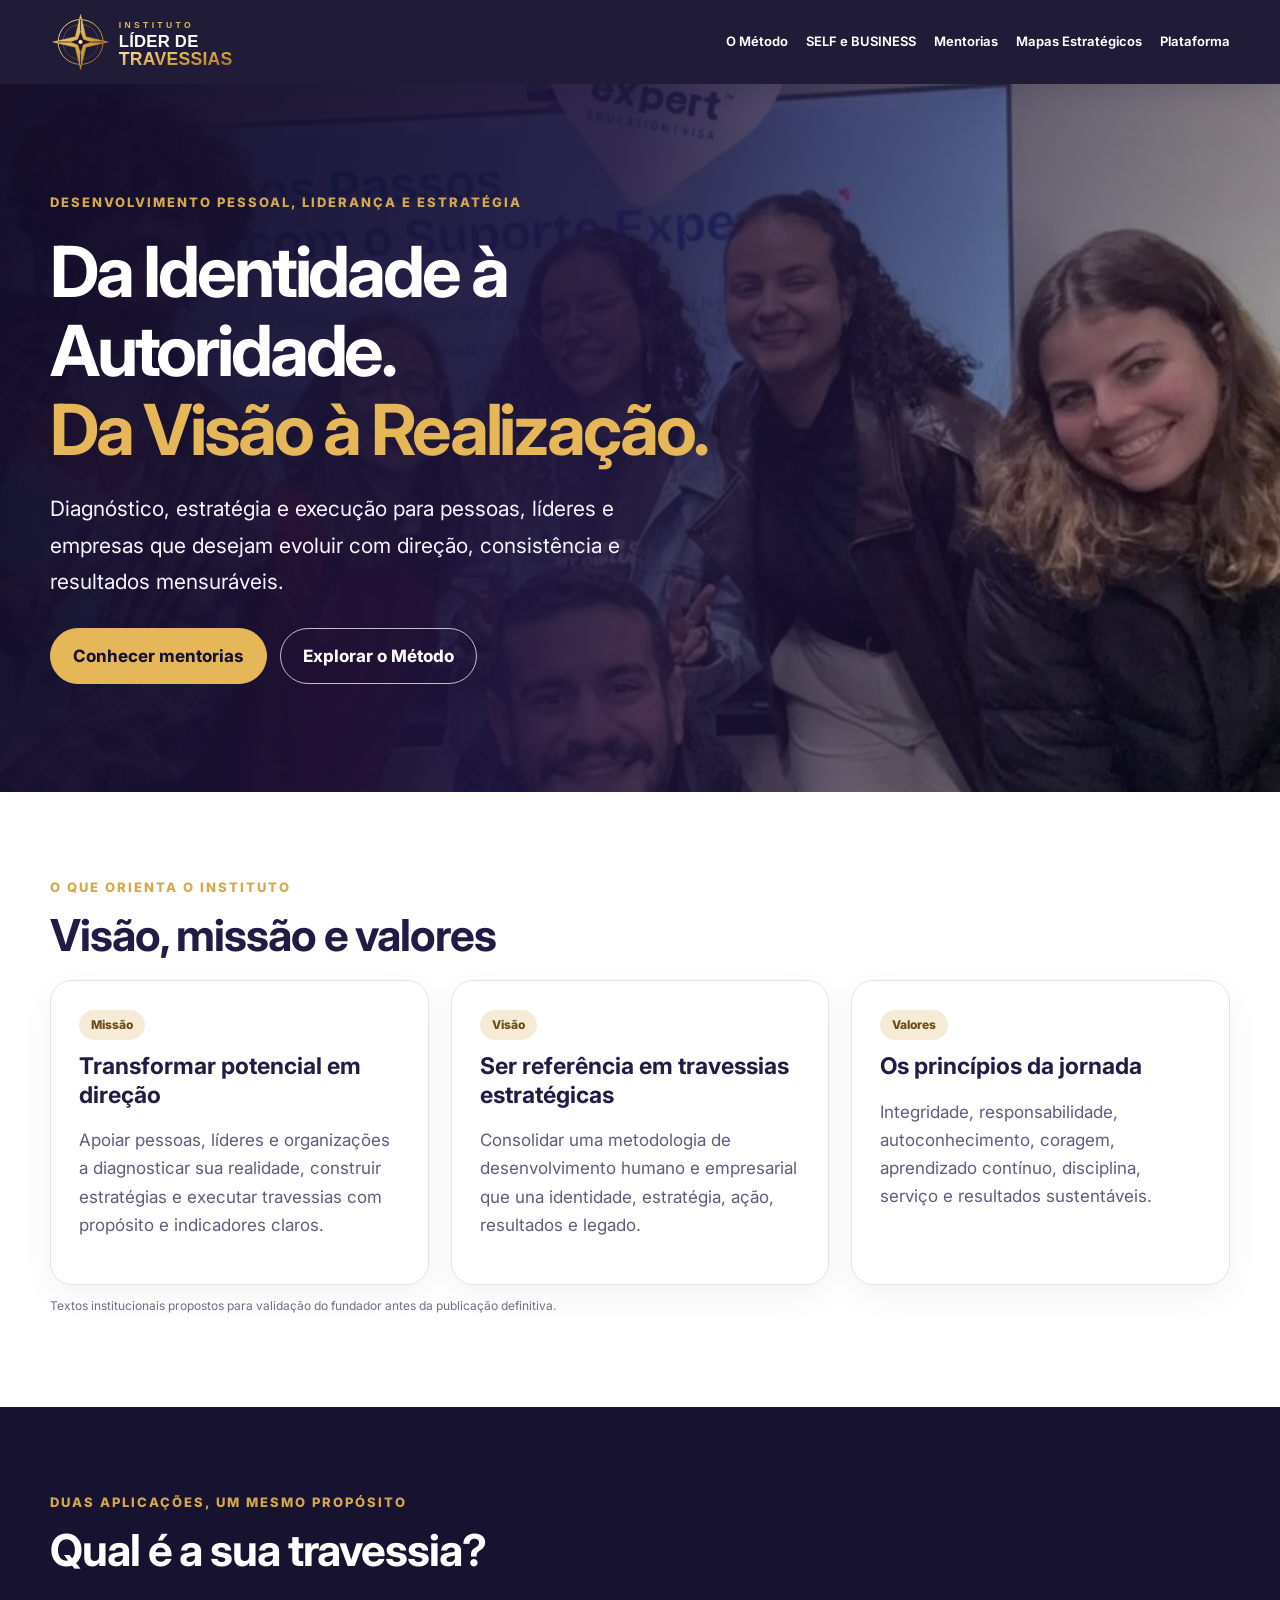
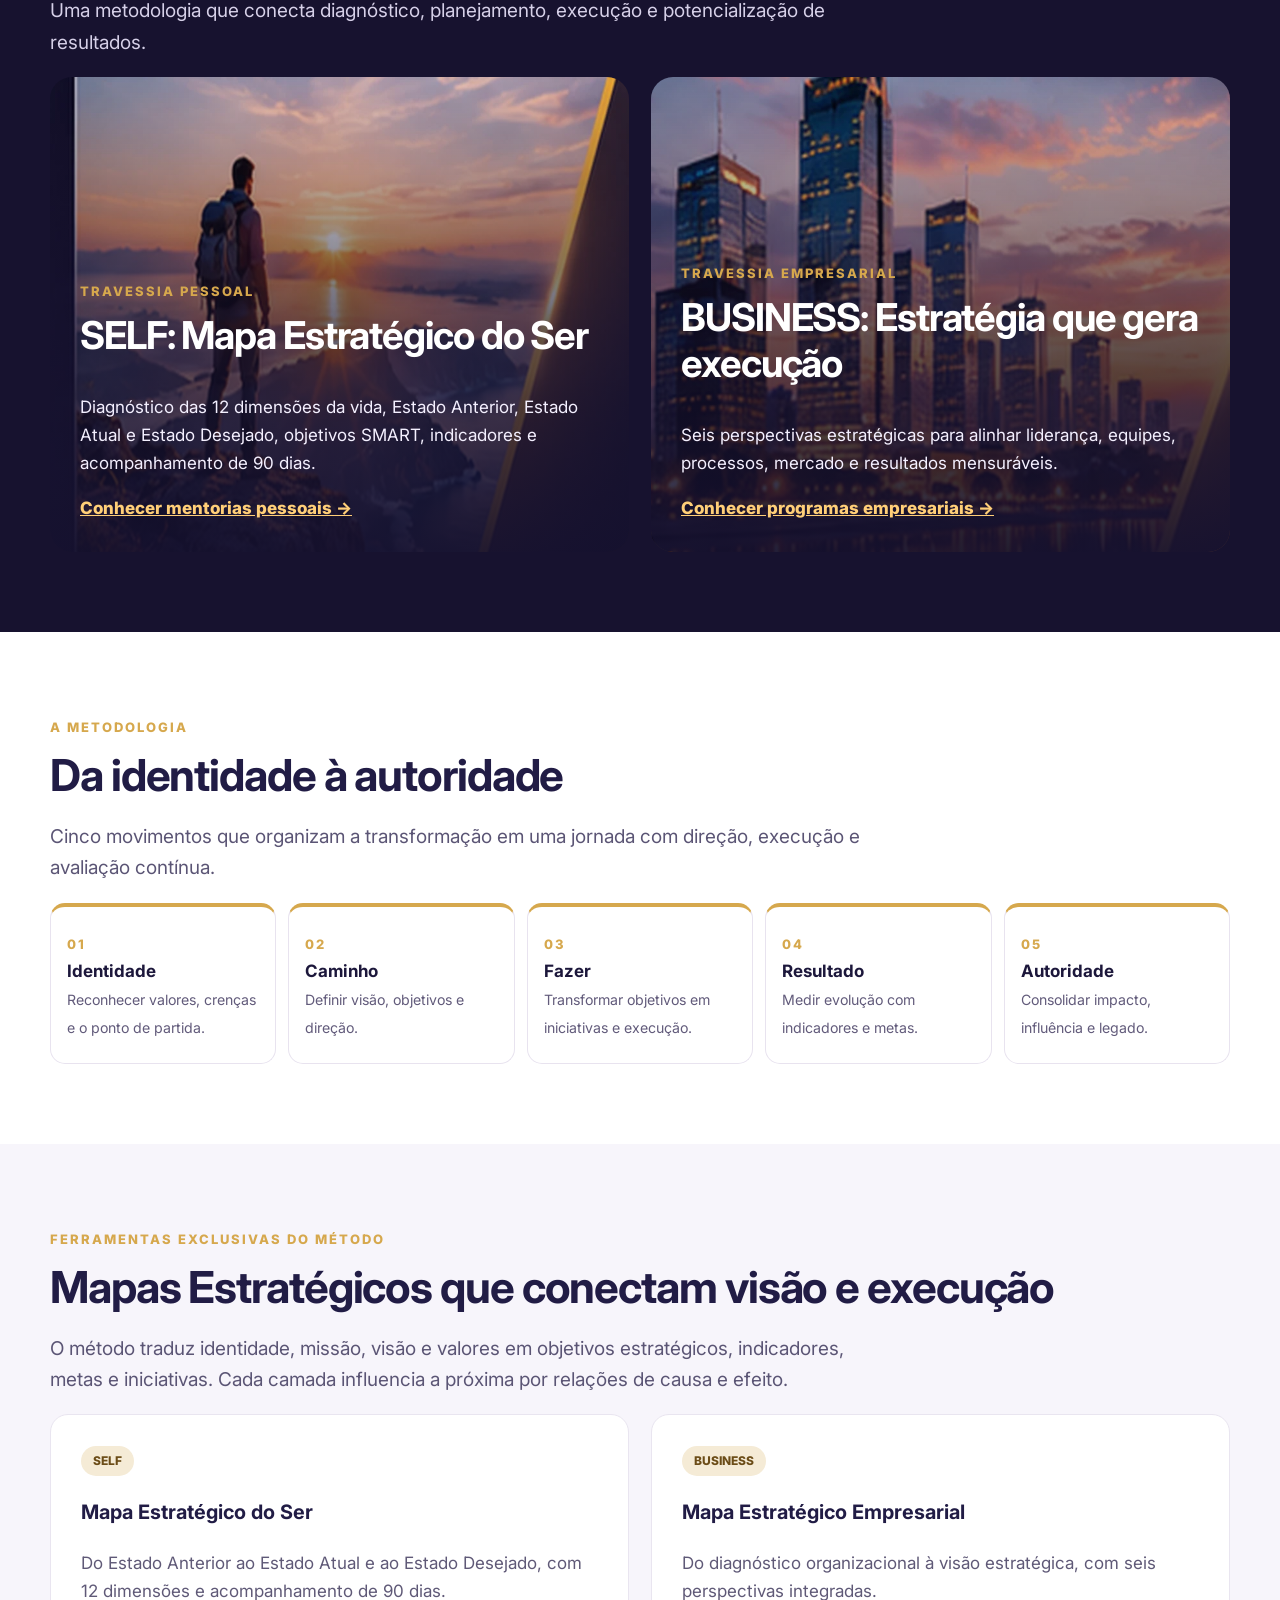
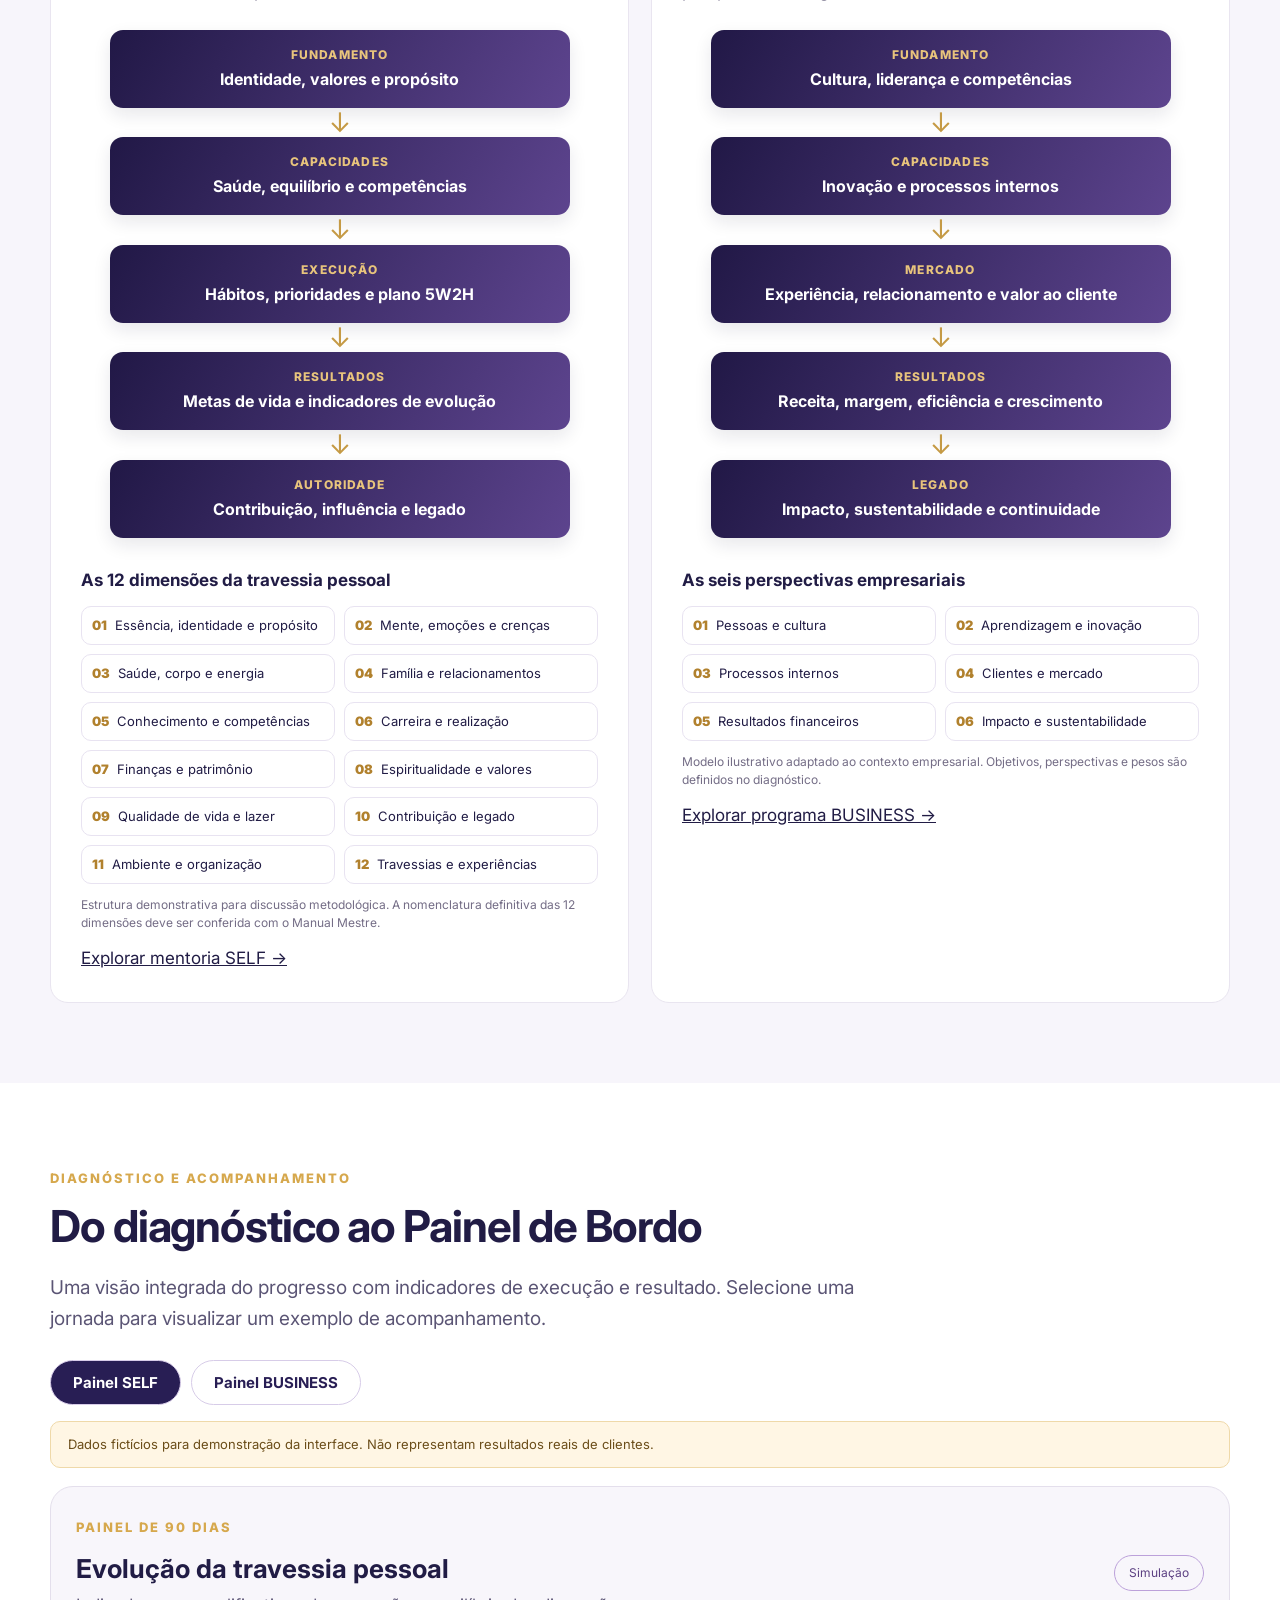
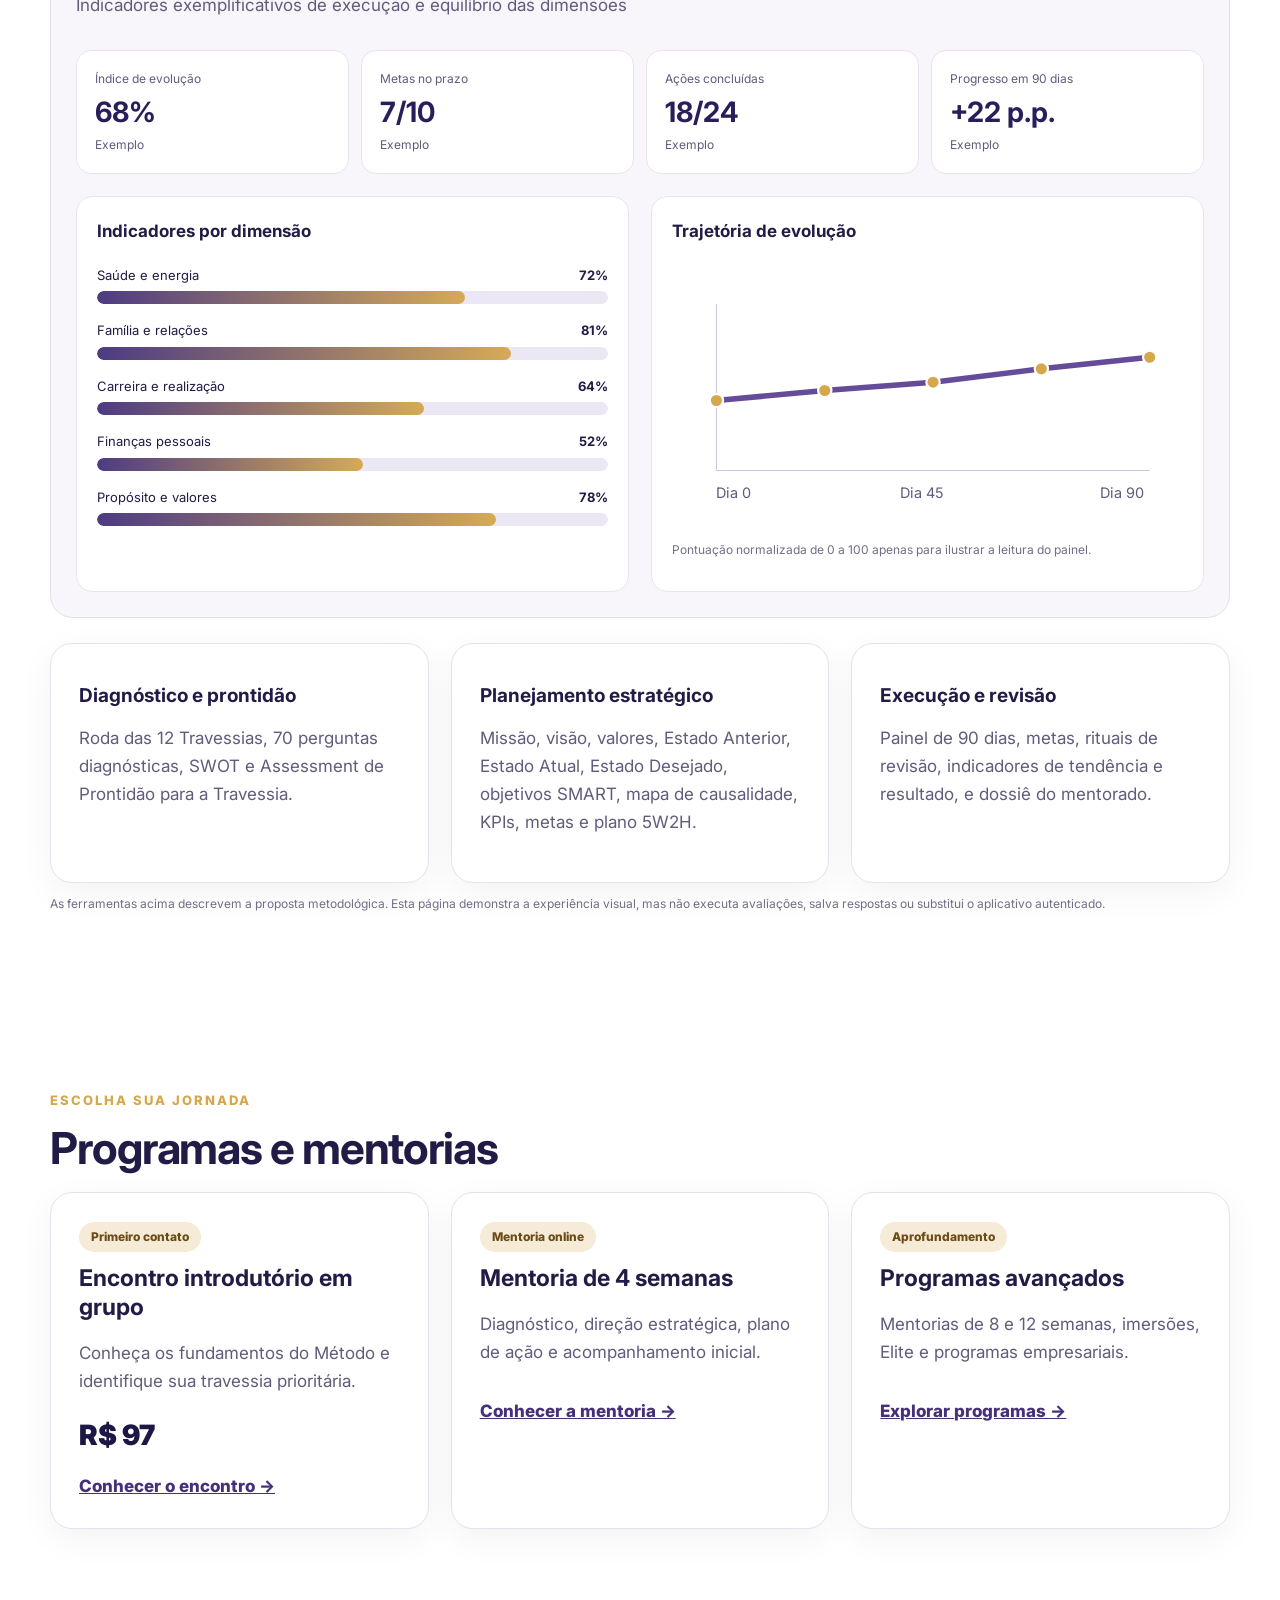
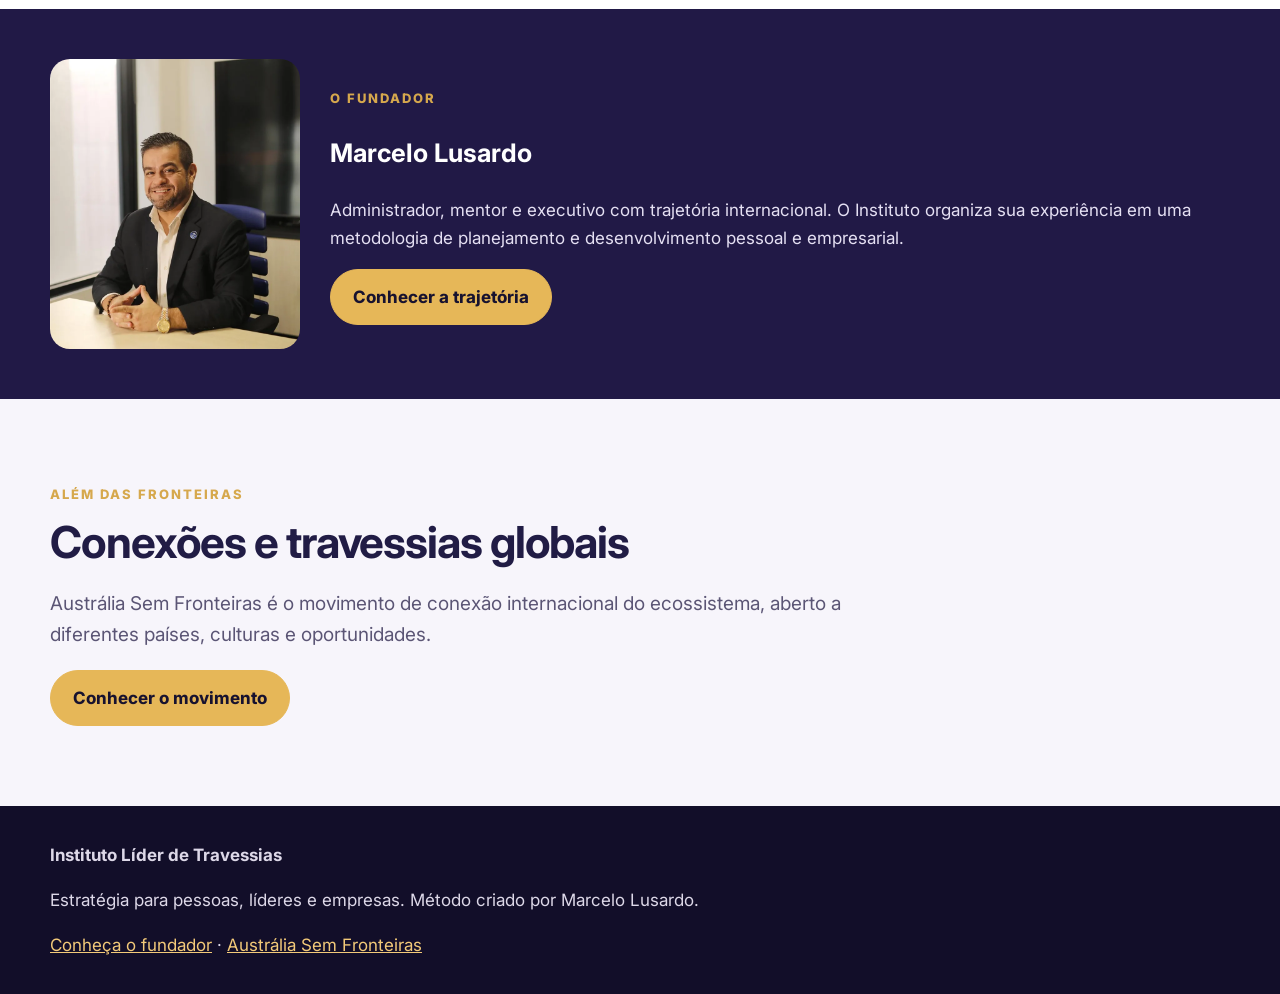
==== commit cdf66f65: "Refine three-state terminology across SELF journey" ====
--- a/index.html
+++ b/index.html
@@ -1,15 +1,13 @@
-<!doctype html>
-<html lang="pt-BR"><head><meta charset="utf-8"><meta name="viewport" content="width=device-width,initial-scale=1"><meta name="robots" content="noindex,nofollow"><meta name="theme-color" content="#0d0a19"><meta name="description" content="Instituto Líder de Travessias. Identidade, estratégia e execução para pessoas, líderes e empresas. Conheça o Método de Marcelo Lusardo."><title>Instituto Líder de Travessias — Sua próxima grande travessia</title><link rel="preconnect" href="https://fonts.googleapis.com"><link rel="preconnect" href="https://fonts.gstatic.com" crossorigin><link href="https://fonts.googleapis.com/css2?family=DM+Sans:wght@400;500;600;700;800&family=Manrope:wght@400;500;600;700;800&display=swap" rel="stylesheet"><link rel="stylesheet" href="assets/cinema.css"></head>
-<body><a class="skip" href="#conteudo">Ir para conteúdo</a><header class="header" id="topo"><div class="container header-inner"><a class="brand" href="index.html" aria-label="Instituto Líder de Travessias, início"><img src="assets/img/logo-instituto.svg" alt="Instituto Líder de Travessias"></a><button class="nav-toggle" id="nav-toggle" aria-expanded="false" aria-controls="nav">Menu <span aria-hidden="true">☰</span></button><nav class="nav" id="nav" aria-label="Navegação principal"><a href="#manifesto">O Instituto</a><a href="#metodo">O Método</a><a href="#jornadas">SELF & BUSINESS</a><a href="#mapas">Mapas Estratégicos</a><a href="mentorias/index.html">Mentorias</a><a class="nav-cta" href="#comecar">Comece sua travessia <span aria-hidden="true">↗</span></a></nav></div></header>
-<main id="conteudo">
-<section class="hero" id="inicio"><div class="hero-image" aria-hidden="true"></div><div class="hero-glow" aria-hidden="true"></div><div class="container hero-content"><div class="hero-label"><span class="label-line"></span> INSTITUTO LÍDER DE TRAVESSIAS <span class="label-index">01 / 05</span></div><p class="hero-overline">A vida não muda por acaso.</p><h1>Grandes destinos<br>exigem <em>grandes</em><br><span>travessias.</span></h1><p class="hero-description">Transforme quem você é, defina aonde quer chegar e construa o caminho. Um método que conecta identidade, estratégia e ação para transformar visão em resultados.</p><div class="hero-actions"><a class="button button-gold" href="#jornadas">Descubra sua travessia <span>↗</span></a><a class="button button-ghost" href="#metodo"><span class="play-icon">↘</span> Conheça o Método</a></div></div><div class="hero-bottom container"><span>IDENTIDADE • CAMINHO • FAZER • RESULTADO • AUTORIDADE</span><a href="#manifesto">EXPLORE A EXPERIÊNCIA <span aria-hidden="true">↓</span></a></div></section>
-<section class="statement" id="manifesto"><div class="container statement-grid"><div><p class="kicker">O INSTITUTO / NOSSA ESSÊNCIA</p><p class="section-number">01 <span>/ 06</span></p></div><div><h2>Você não precisa apenas de um novo plano.<br><em>Precisa de uma nova direção.</em></h2><p>Uma travessia pode ser a reconstrução de uma carreira, a evolução de uma empresa, uma decisão de vida ou a busca por mais significado. O Instituto Líder de Travessias nasce para organizar essa transformação com clareza, método e indicadores.</p><div class="statement-tags"><span>Autoconhecimento</span><span>Estratégia</span><span>Execução</span><span>Legado</span></div></div></div></section>
-<section class="cinema-break"><div class="break-image"></div><div class="container break-content"><span class="kicker">O PONTO DE PARTIDA</span><blockquote>“Toda grande travessia começa com uma decisão: não permanecer onde você está.”</blockquote><p>O futuro não é apenas um lugar para chegar. É uma identidade para construir.</p></div></section>
-<section class="method section" id="metodo"><div class="container"><div class="section-head"><div><p class="kicker">NOSSA METODOLOGIA</p><p class="section-number">02 <span>/ 06</span></p></div><div><h2>Cinco movimentos.<br><em>Uma transformação.</em></h2><p>Uma jornada estruturada, da consciência do ponto de partida à construção de resultados, impacto e autoridade.</p></div></div><div class="method-list"><article class="method-item"><span class="method-num">01</span><div><h3>Identidade</h3><p>Quem sou? O que valorizo? Quais crenças e escolhas definem meu ponto de partida?</p></div><span class="method-symbol">✦</span></article><article class="method-item"><span class="method-num">02</span><div><h3>Caminho</h3><p>Para onde quero ir? Construção de visão, prioridades e objetivos estratégicos.</p></div><span class="method-symbol">↗</span></article><article class="method-item"><span class="method-num">03</span><div><h3>Fazer</h3><p>Como transformar intenção em movimento? Hábitos, iniciativas e plano de ação.</p></div><span class="method-symbol">→</span></article><article class="method-item"><span class="method-num">04</span><div><h3>Resultado</h3><p>O que está mudando? Metas, indicadores e revisão consistente da execução.</p></div><span class="method-symbol">◈</span></article><article class="method-item"><span class="method-num">05</span><div><h3>Autoridade</h3><p>Que impacto estou construindo? Consolidação de influência, contribuição e legado.</p></div><span class="method-symbol">★</span></article></div></div></section>
-<section class="journeys section" id="jornadas"><div class="container"><div class="section-head"><div><p class="kicker">DUAS JORNADAS / UM MÉTODO</p><p class="section-number">03 <span>/ 06</span></p></div><div><h2>Qual é a sua<br><em>próxima travessia?</em></h2><p>O mesmo princípio estratégico, aplicado à evolução do ser humano e ao desenvolvimento das organizações.</p></div></div><div class="journey-grid"><a class="journey-card" href="mentorias/index.html#self"><div class="journey-bg journey-self"></div><div class="journey-content"><span class="journey-id">01 / TRAVESSIA PESSOAL</span><h3>SELF</h3><p>Mapa Estratégico do Ser. Diagnóstico das 12 dimensões da vida, Estado Anterior, Estado Atual e Estado Desejado, objetivos SMART e acompanhamento de 90 dias.</p><span class="journey-link">EXPLORAR SELF <span>↗</span></span></div></a><a class="journey-card" href="mentorias/index.html#business"><div class="journey-bg journey-business"></div><div class="journey-content"><span class="journey-id">02 / TRAVESSIA EMPRESARIAL</span><h3>BUSINESS</h3><p>Mapa Estratégico Empresarial. Seis perspectivas conectando cultura, pessoas, processos, clientes, finanças e impacto.</p><span class="journey-link">EXPLORAR BUSINESS <span>↗</span></span></div></a></div></div></section>
-<section class="maps section" id="mapas"><div class="container"><div class="section-head"><div><p class="kicker">ESTRATÉGIA EM MOVIMENTO</p><p class="section-number">04 <span>/ 06</span></p></div><div><h2>Uma visão clara.<br><em>Um mapa para chegar lá.</em></h2><p>Inspirado na lógica dos mapas estratégicos, o Método transforma propósito em objetivos, indicadores, metas e iniciativas conectados por relações de causa e efeito.</p></div></div><div class="map-shell"><div class="map-tabs" role="tablist" aria-label="Escolha o mapa estratégico"><button class="map-tab active" role="tab" aria-selected="true" data-map="self">Mapa do Ser / SELF</button><button class="map-tab" role="tab" aria-selected="false" data-map="business">Mapa Empresarial / BUSINESS</button></div><div class="map-layout"><div class="map-copy"><span class="map-eyebrow" id="map-eyebrow">12 DIMENSÕES • TRAVESSIA PESSOAL</span><h3 id="map-title">Sua vida, vista como um sistema.</h3><p id="map-description">O ponto de partida é a identidade. A partir dela, capacidades, ações e indicadores se conectam para orientar decisões e medir evolução.</p><div class="map-metrics"><div><strong id="metric-a">12</strong><span id="metric-a-label">dimensões da vida</span></div><div><strong id="metric-b">90</strong><span id="metric-b-label">dias de acompanhamento</span></div></div><a href="mentorias/index.html" class="inline-link">Conhecer os programas <span>↗</span></a></div><div class="map-diagram" id="map-diagram" aria-label="Fluxo estratégico demonstrativo"><div class="map-node"><small>FUNDAMENTO</small><strong>Identidade e propósito</strong></div><span class="map-arrow">↓</span><div class="map-node"><small>CAPACIDADES</small><strong>Saúde, equilíbrio e competências</strong></div><span class="map-arrow">↓</span><div class="map-node"><small>EXECUÇÃO</small><strong>Hábitos, prioridades e ações</strong></div><span class="map-arrow">↓</span><div class="map-node"><small>RESULTADOS</small><strong>Metas e indicadores</strong></div><span class="map-arrow">↓</span><div class="map-node gold-node"><small>LEGADO</small><strong>Autoridade e contribuição</strong></div></div></div><p class="map-note">Modelo conceitual ilustrativo. Não representa resultados reais de mentorados.</p></div></div></section>
-<section class="programs section" id="programas"><div class="container"><div class="section-head"><div><p class="kicker">EXPERIÊNCIAS DE TRANSFORMAÇÃO</p><p class="section-number">05 <span>/ 06</span></p></div><div><h2>Não é só aprender.<br><em>É atravessar.</em></h2><p>Escolha a profundidade da jornada: da descoberta inicial à mentoria estratégica e à aplicação empresarial.</p></div></div><div class="program-grid"><a href="mentoria-4-semanas/index.html" class="program-card featured"><span class="program-label">MENTORIA ONLINE</span><span class="program-index">01</span><h3>4 semanas para encontrar direção.</h3><p>Diagnóstico, prioridades, metas e um plano de execução para sua travessia.</p><span class="program-arrow">CONHECER A MENTORIA ↗</span></a><a href="mentorias/index.html#imersao" class="program-card"><span class="program-label">IMERSÃO PRESENCIAL</span><span class="program-index">02</span><h3>8 horas para mudar sua perspectiva.</h3><p>Uma experiência intensiva de reflexão, diagnóstico e planejamento estratégico.</p><span class="program-arrow">EXPLORAR A IMERSÃO ↗</span></a><a href="mentorias/index.html#business" class="program-card"><span class="program-label">LIDERANÇA & NEGÓCIOS</span><span class="program-index">03</span><h3>Estratégia que sai do papel.</h3><p>Uma jornada para líderes e organizações que desejam alinhar visão e execução.</p><span class="program-arrow">CONHECER BUSINESS ↗</span></a></div><div class="program-more"><a href="mentorias/index.html">Ver todos os programas e mentorias <span>↗</span></a></div></div></section>
-<section class="founder section" id="fundador"><div class="container founder-grid"><div class="founder-image"><img src="assets/img/mentor.webp" alt="Marcelo Lusardo, fundador do Instituto Líder de Travessias" loading="lazy"><span>O FUNDADOR</span></div><div class="founder-copy"><p class="kicker">POR TRÁS DO MÉTODO</p><p class="section-number">06 <span>/ 06</span></p><h2>Uma vida de<br><em>travessias reais.</em></h2><h3>Marcelo Lusardo</h3><p>Administrador, mentor e executivo com experiência internacional em educação, liderança e negócios. Sua trajetória de transformação pessoal e profissional inspira uma metodologia que combina desenvolvimento humano e planejamento estratégico.</p><p>O Instituto traduz essa experiência em ferramentas para que cada pessoa ou organização construa sua própria travessia — com identidade, direção e resultados.</p><a href="https://www.marcelolusardo.com.br/" target="_blank" rel="noopener" class="inline-link">Conheça a trajetória do fundador <span>↗</span></a></div></div></section>
-<section class="closing" id="comecar"><div class="container closing-inner"><p class="kicker">SUA PRÓXIMA TRAVESSIA COMEÇA AQUI</p><h2>O futuro não espera.<br><em>Você também não precisa.</em></h2><p>O primeiro passo é decidir que sua história ainda tem novos capítulos para escrever.</p><div class="closing-actions"><a class="button button-gold" href="mentorias/index.html">Escolher minha mentoria <span>↗</span></a><a class="button button-outline" href="https://projeto-mentoria-travessias.vercel.app/" target="_blank" rel="noopener">Conhecer a plataforma <span>↗</span></a></div></div></section>
-</main><footer class="footer"><div class="container footer-grid"><div><img src="assets/img/logo-instituto.svg" alt="Instituto Líder de Travessias"><p>Da identidade à autoridade.<br>Da visão à realização.</p></div><div><span>EXPLORAR</span><a href="#metodo">O Método</a><a href="#jornadas">SELF & BUSINESS</a><a href="#mapas">Mapas Estratégicos</a><a href="mentorias/index.html">Mentorias</a></div><div><span>ECOSSISTEMA</span><a href="https://www.marcelolusardo.com.br/" target="_blank" rel="noopener">Marcelo Lusardo</a><a href="https://www.australiasemfronteiras.com.br/" target="_blank" rel="noopener">Austrália Sem Fronteiras</a><a href="https://www.nosofaraway.com/" target="_blank" rel="noopener">NoSoFarAway</a></div></div><div class="container footer-bottom"><span>© 2026 Instituto Líder de Travessias. Todos os direitos reservados.</span><a href="#topo">VOLTAR AO TOPO ↑</a></div></footer>
-<script src="assets/cinema.js" defer></script></body></html>+<!doctype html><html lang="pt-BR"><head><meta charset="utf-8"><meta name="viewport" content="width=device-width,initial-scale=1"><meta name="robots" content="noindex,nofollow"><title>Instituto Líder de Travessias | Método, Mentorias e Mapas Estratégicos</title><link rel="preconnect" href="https://fonts.googleapis.com"><link href="https://fonts.googleapis.com/css2?family=Inter:wght@400;500;600;700;800;900&display=swap" rel="stylesheet"><link rel="stylesheet" href="assets/site.css"></head><body><header class="top"><div class="wrap"><a href="index.html"><img class="logo" src="assets/img/logo-instituto.svg" alt="Instituto Líder de Travessias"></a><button class="menu-toggle" onclick="document.querySelector('.nav').classList.toggle('open')">Menu</button><nav class="nav"><a href="index.html#metodo">O Método</a><a href="index.html#jornadas">SELF e BUSINESS</a><a href="mentorias/index.html">Mentorias</a><a href="index.html#mapas">Mapas Estratégicos</a><a href="https://projeto-mentoria-travessias.vercel.app/" target="_blank" rel="noopener">Plataforma</a></nav></div></header><main><section class="hero" id="inicio"><div class="wrap"><div class="eyebrow">Desenvolvimento pessoal, liderança e estratégia</div><h1>Da Identidade à Autoridade.<br><span>Da Visão à Realização.</span></h1><p>Diagnóstico, estratégia e execução para pessoas, líderes e empresas que desejam evoluir com direção, consistência e resultados mensuráveis.</p><div class="actions"><a class="btn" href="mentorias/index.html">Conhecer mentorias</a><a class="btn outline" href="#metodo">Explorar o Método</a></div></div></section>
+<section class="section values-section" id="instituto"><div class="wrap"><span class="eyebrow">O que orienta o Instituto</span><h2>Visão, missão e valores</h2><div class="grid three"><article class="card"><span class="pill">Missão</span><h3>Transformar potencial em direção</h3><p>Apoiar pessoas, líderes e organizações a diagnosticar sua realidade, construir estratégias e executar travessias com propósito e indicadores claros.</p></article><article class="card"><span class="pill">Visão</span><h3>Ser referência em travessias estratégicas</h3><p>Consolidar uma metodologia de desenvolvimento humano e empresarial que una identidade, estratégia, ação, resultados e legado.</p></article><article class="card"><span class="pill">Valores</span><h3>Os princípios da jornada</h3><p>Integridade, responsabilidade, autoconhecimento, coragem, aprendizado contínuo, disciplina, serviço e resultados sustentáveis.</p></article></div><p class="disclaimer">Textos institucionais propostos para validação do fundador antes da publicação definitiva.</p></div></section><section class="section dark" id="jornadas"><div class="wrap"><span class="eyebrow">Duas aplicações, um mesmo propósito</span><h2>Qual é a sua travessia?</h2><p class="lead">Uma metodologia que conecta diagnóstico, planejamento, execução e potencialização de resultados.</p><div class="grid two"><article class="photo-card self"><span class="eyebrow">Travessia pessoal</span><h2>SELF: Mapa Estratégico do Ser</h2><p>Diagnóstico das 12 dimensões da vida, Estado Anterior, Estado Atual e Estado Desejado, objetivos SMART, indicadores e acompanhamento de 90 dias.</p><a href="mentorias/index.html#self">Conhecer mentorias pessoais →</a></article><article class="photo-card business"><span class="eyebrow">Travessia empresarial</span><h2>BUSINESS: Estratégia que gera execução</h2><p>Seis perspectivas estratégicas para alinhar liderança, equipes, processos, mercado e resultados mensuráveis.</p><a href="mentorias/index.html#business">Conhecer programas empresariais →</a></article></div></div></section>
+<section class="section" id="metodo"><div class="wrap"><span class="eyebrow">A metodologia</span><h2>Da identidade à autoridade</h2><p class="lead">Cinco movimentos que organizam a transformação em uma jornada com direção, execução e avaliação contínua.</p><div class="steps"><div class="step"><span class="eyebrow">01</span><strong>Identidade</strong><small>Reconhecer valores, crenças e o ponto de partida.</small></div><div class="step"><span class="eyebrow">02</span><strong>Caminho</strong><small>Definir visão, objetivos e direção.</small></div><div class="step"><span class="eyebrow">03</span><strong>Fazer</strong><small>Transformar objetivos em iniciativas e execução.</small></div><div class="step"><span class="eyebrow">04</span><strong>Resultado</strong><small>Medir evolução com indicadores e metas.</small></div><div class="step"><span class="eyebrow">05</span><strong>Autoridade</strong><small>Consolidar impacto, influência e legado.</small></div></div></div></section>
+<section class="section light" id="mapas"><div class="wrap"><span class="eyebrow">Ferramentas exclusivas do Método</span><h2>Mapas Estratégicos que conectam visão e execução</h2><p class="lead">O método traduz identidade, missão, visão e valores em objetivos estratégicos, indicadores, metas e iniciativas. Cada camada influencia a próxima por relações de causa e efeito.</p><div class="grid two"><article class="map enhanced"><span class="pill">SELF</span><h3>Mapa Estratégico do Ser</h3><p class="muted">Do Estado Anterior ao Estado Atual e ao Estado Desejado, com 12 dimensões e acompanhamento de 90 dias.</p><div class="strategy-flow"><div class="flow-node"><small>Fundamento</small><strong>Identidade, valores e propósito</strong></div><div class="flow-arrow" aria-hidden="true">↓</div><div class="flow-node"><small>Capacidades</small><strong>Saúde, equilíbrio e competências</strong></div><div class="flow-arrow" aria-hidden="true">↓</div><div class="flow-node"><small>Execução</small><strong>Hábitos, prioridades e plano 5W2H</strong></div><div class="flow-arrow" aria-hidden="true">↓</div><div class="flow-node"><small>Resultados</small><strong>Metas de vida e indicadores de evolução</strong></div><div class="flow-arrow" aria-hidden="true">↓</div><div class="flow-node"><small>Autoridade</small><strong>Contribuição, influência e legado</strong></div></div><h4>As 12 dimensões da travessia pessoal</h4><div class="dimensions"><div class="dimension"><span>01</span>Essência, identidade e propósito</div><div class="dimension"><span>02</span>Mente, emoções e crenças</div><div class="dimension"><span>03</span>Saúde, corpo e energia</div><div class="dimension"><span>04</span>Família e relacionamentos</div><div class="dimension"><span>05</span>Conhecimento e competências</div><div class="dimension"><span>06</span>Carreira e realização</div><div class="dimension"><span>07</span>Finanças e patrimônio</div><div class="dimension"><span>08</span>Espiritualidade e valores</div><div class="dimension"><span>09</span>Qualidade de vida e lazer</div><div class="dimension"><span>10</span>Contribuição e legado</div><div class="dimension"><span>11</span>Ambiente e organização</div><div class="dimension"><span>12</span>Travessias e experiências</div></div><p class="disclaimer">Estrutura demonstrativa para discussão metodológica. A nomenclatura definitiva das 12 dimensões deve ser conferida com o Manual Mestre.</p><a class="link" href="mentorias/index.html#self">Explorar mentoria SELF →</a></article><article class="map enhanced"><span class="pill">BUSINESS</span><h3>Mapa Estratégico Empresarial</h3><p class="muted">Do diagnóstico organizacional à visão estratégica, com seis perspectivas integradas.</p><div class="strategy-flow"><div class="flow-node"><small>Fundamento</small><strong>Cultura, liderança e competências</strong></div><div class="flow-arrow" aria-hidden="true">↓</div><div class="flow-node"><small>Capacidades</small><strong>Inovação e processos internos</strong></div><div class="flow-arrow" aria-hidden="true">↓</div><div class="flow-node"><small>Mercado</small><strong>Experiência, relacionamento e valor ao cliente</strong></div><div class="flow-arrow" aria-hidden="true">↓</div><div class="flow-node"><small>Resultados</small><strong>Receita, margem, eficiência e crescimento</strong></div><div class="flow-arrow" aria-hidden="true">↓</div><div class="flow-node"><small>Legado</small><strong>Impacto, sustentabilidade e continuidade</strong></div></div><h4>As seis perspectivas empresariais</h4><div class="dimensions"><div class="dimension"><span>01</span>Pessoas e cultura</div><div class="dimension"><span>02</span>Aprendizagem e inovação</div><div class="dimension"><span>03</span>Processos internos</div><div class="dimension"><span>04</span>Clientes e mercado</div><div class="dimension"><span>05</span>Resultados financeiros</div><div class="dimension"><span>06</span>Impacto e sustentabilidade</div></div><p class="disclaimer">Modelo ilustrativo adaptado ao contexto empresarial. Objetivos, perspectivas e pesos são definidos no diagnóstico.</p><a class="link" href="mentorias/index.html#business">Explorar programa BUSINESS →</a></article></div></div></section>
+<section class="section" id="ferramentas"><div class="wrap"><span class="eyebrow">Diagnóstico e acompanhamento</span><h2>Do diagnóstico ao Painel de Bordo</h2><p class="lead">Uma visão integrada do progresso com indicadores de execução e resultado. Selecione uma jornada para visualizar um exemplo de acompanhamento.</p><div class="tool-tabs" role="group" aria-label="Escolher jornada"><button type="button" class="tool-tab active" data-model="self" aria-pressed="true">Painel SELF</button><button type="button" class="tool-tab" data-model="business" aria-pressed="false">Painel BUSINESS</button></div><div class="demo-banner">Dados fictícios para demonstração da interface. Não representam resultados reais de clientes.</div><div class="dashboard"><div class="dashboard-head"><div><span class="eyebrow">Painel de 90 dias</span><h3 id="dash-title">Evolução da travessia pessoal</h3><p id="dash-sub">Indicadores exemplificativos de execução e equilíbrio das dimensões</p></div><div class="dashboard-tag">Simulação</div></div><div class="kpis"><div class="kpi"><small id="kpi1-label">Índice de evolução</small><strong id="kpi1">68%</strong><span>Exemplo</span></div><div class="kpi"><small id="kpi2-label">Metas no prazo</small><strong id="kpi2">7/10</strong><span>Exemplo</span></div><div class="kpi"><small id="kpi3-label">Ações concluídas</small><strong id="kpi3">18/24</strong><span>Exemplo</span></div><div class="kpi"><small id="kpi4-label">Progresso em 90 dias</small><strong id="kpi4">+22 p.p.</strong><span>Exemplo</span></div></div><div class="grid two"><div class="chart-card"><h4>Indicadores por dimensão</h4><div id="bars" class="bars" aria-label="Gráfico de barras demonstrativo"></div></div><div class="chart-card"><h4>Trajetória de evolução</h4><svg id="trend" viewBox="0 0 460 230" role="img" aria-label="Gráfico demonstrativo de evolução em 90 dias"><line x1="40" y1="185" x2="430" y2="185" stroke="#ccc5dd"/><line x1="40" y1="35" x2="40" y2="185" stroke="#ccc5dd"/><g id="trend-data"></g><text x="40" y="210" font-size="13" fill="#625b7b">Dia 0</text><text x="205" y="210" font-size="13" fill="#625b7b">Dia 45</text><text x="385" y="210" font-size="13" fill="#625b7b">Dia 90</text></svg><p class="disclaimer">Pontuação normalizada de 0 a 100 apenas para ilustrar a leitura do painel.</p></div></div></div><div class="grid three tool-grid"><article class="card"><h3>Diagnóstico e prontidão</h3><p>Roda das 12 Travessias, 70 perguntas diagnósticas, SWOT e Assessment de Prontidão para a Travessia.</p></article><article class="card"><h3>Planejamento estratégico</h3><p>Missão, visão, valores, Estado Anterior, Estado Atual, Estado Desejado, objetivos SMART, mapa de causalidade, KPIs, metas e plano 5W2H.</p></article><article class="card"><h3>Execução e revisão</h3><p>Painel de 90 dias, metas, rituais de revisão, indicadores de tendência e resultado, e dossiê do mentorado.</p></article></div><p class="disclaimer">As ferramentas acima descrevem a proposta metodológica. Esta página demonstra a experiência visual, mas não executa avaliações, salva respostas ou substitui o aplicativo autenticado.</p></div></section><section class="section" id="programas"><div class="wrap"><span class="eyebrow">Escolha sua jornada</span><h2>Programas e mentorias</h2><div class="grid three"><article class="card"><span class="pill">Primeiro contato</span><h3>Encontro introdutório em grupo</h3><p>Conheça os fundamentos do Método e identifique sua travessia prioritária.</p><div class="price">R$ 97</div><a class="link" href="mentorias/index.html#introdutorio">Conhecer o encontro →</a></article><article class="card"><span class="pill">Mentoria online</span><h3>Mentoria de 4 semanas</h3><p>Diagnóstico, direção estratégica, plano de ação e acompanhamento inicial.</p><a class="link" href="mentoria-4-semanas/index.html">Conhecer a mentoria →</a></article><article class="card"><span class="pill">Aprofundamento</span><h3>Programas avançados</h3><p>Mentorias de 8 e 12 semanas, imersões, Elite e programas empresariais.</p><a class="link" href="mentorias/index.html#avancados">Explorar programas →</a></article></div></div></section>
+<section class="band"><div class="wrap mentor"><img src="assets/img/mentor.webp" alt="Marcelo Lusardo, fundador do Instituto"><div><span class="eyebrow">O fundador</span><h2>Marcelo Lusardo</h2><p>Administrador, mentor e executivo com trajetória internacional. O Instituto organiza sua experiência em uma metodologia de planejamento e desenvolvimento pessoal e empresarial.</p><a class="btn" href="https://www.marcelolusardo.com.br/">Conhecer a trajetória</a></div></div></section>
+<section class="section light"><div class="wrap"><span class="eyebrow">Além das fronteiras</span><h2>Conexões e travessias globais</h2><p class="lead">Austrália Sem Fronteiras é o movimento de conexão internacional do ecossistema, aberto a diferentes países, culturas e oportunidades.</p><a class="btn" href="https://www.australiasemfronteiras.com.br/">Conhecer o movimento</a></div></section></main><footer class="foot"><div class="wrap"><strong>Instituto Líder de Travessias</strong><p>Estratégia para pessoas, líderes e empresas. Método criado por Marcelo Lusardo.</p><a href="https://www.marcelolusardo.com.br/">Conheça o fundador</a> · <a href="https://www.australiasemfronteiras.com.br/">Austrália Sem Fronteiras</a></div></footer><script>
+(function(){
+ const sets={self:{title:'Evolução da travessia pessoal',sub:'Indicadores exemplificativos de execução e equilíbrio das dimensões',labels:['Índice de evolução','Metas no prazo','Ações concluídas','Progresso em 90 dias'],values:['68%','7/10','18/24','+22 p.p.'],bars:[['Saúde e energia',72],['Família e relações',81],['Carreira e realização',64],['Finanças pessoais',52],['Propósito e valores',78]],trend:[42,48,53,61,68]},business:{title:'Evolução da travessia empresarial',sub:'Indicadores exemplificativos de gestão e execução estratégica',labels:['Execução do plano','Objetivos no prazo','Iniciativas concluídas','Evolução de eficiência'],values:['74%','9/12','22/30','+16 p.p.'],bars:[['Pessoas e cultura',70],['Processos internos',61],['Clientes e mercado',79],['Resultados financeiros',66],['Inovação',55]],trend:[47,54,59,66,74]}};
+ function render(kind){const d=sets[kind];document.getElementById('dash-title').textContent=d.title;document.getElementById('dash-sub').textContent=d.sub;for(let i=1;i<=4;i++){document.getElementById('kpi'+i+'-label').textContent=d.labels[i-1];document.getElementById('kpi'+i).textContent=d.values[i-1]};document.getElementById('bars').innerHTML=d.bars.map(([name,val])=>'<div><div class="bar-label"><span>'+name+'</span><strong>'+val+'%</strong></div><div class="bar-track"><div class="bar-fill" style="width:'+val+'%"></div></div></div>').join('');const points=d.trend.map((v,i)=>(40+i*97.5)+','+(185-v*1.5)).join(' ');document.getElementById('trend-data').innerHTML='<polyline points="'+points+'" fill="none" stroke="#654c9a" stroke-width="5" stroke-linejoin="round" stroke-linecap="round"/>'+d.trend.map((v,i)=>'<circle cx="'+(40+i*97.5)+'" cy="'+(185-v*1.5)+'" r="6" fill="#d6a84d" stroke="#fff" stroke-width="2"/>').join('');document.querySelectorAll('.tool-tab').forEach(b=>{const active=b.dataset.model===kind;b.classList.toggle('active',active);b.setAttribute('aria-pressed',active?'true':'false')})}
+ document.querySelectorAll('.tool-tab').forEach(b=>b.addEventListener('click',()=>render(b.dataset.model)));render('self');
+})();
+</script></body></html>
--- a/assets/site.css
+++ b/assets/site.css
@@ -0,0 +1,48 @@
+*{box-sizing:border-box}html{scroll-behavior:smooth;scroll-padding-top:100px}body{margin:0;color:#211c45;font:17px/1.65 Inter,Arial,sans-serif;background:#fff}a{color:inherit}img{max-width:100%;display:block}.wrap{width:min(1180px,calc(100% - 44px));margin:auto}.top{background:#17122f;position:sticky;top:0;z-index:20;box-shadow:0 5px 24px #15102622}.top .wrap{min-height:92px;display:flex;align-items:center;justify-content:space-between;gap:22px}.logo{width:280px}.nav{display:flex;align-items:center;gap:23px}.nav a{color:#fff;text-decoration:none;font-weight:650;font-size:14px}.btn{display:inline-block;text-decoration:none;border-radius:100px;padding:13px 22px;font-weight:750;background:#e6b758;color:#17122f!important;border:1px solid #e6b758}.btn.outline{background:transparent;color:#fff!important;border-color:#ffffffb8}.hero{background:#e8e5f0;padding:0;min-height:620px;position:relative;display:flex;align-items:center}.hero:before{content:"";position:absolute;inset:0;background:linear-gradient(90deg,#17122ff2 0%,#17122fc9 42%,#17122f20 100%),url('img/hero.webp') center 35%/cover}.hero .wrap{position:relative;padding:90px 0}.eyebrow{color:#d6a84d;font-weight:800;text-transform:uppercase;letter-spacing:2px;font-size:13px}.hero h1{color:#fff;font-size:clamp(36px,5vw,65px);line-height:1.12;letter-spacing:-2px;max-width:760px;margin:20px 0}.hero h1 span{color:#e6b758}.hero p{color:#f7f4ff;max-width:620px;font-size:19px}.actions{display:flex;gap:13px;flex-wrap:wrap;margin-top:27px}.section{padding:80px 0}.section h2{font-size:clamp(30px,3.6vw,44px);line-height:1.2;letter-spacing:-1.1px;margin:9px 0 18px}.lead{font-size:19px;color:#5b5575;max-width:820px}.dark{background:#17122f;color:#fff}.dark .lead{color:#d6d0e8}.grid{display:grid;gap:22px}.two{grid-template-columns:repeat(2,minmax(0,1fr))}.three{grid-template-columns:repeat(3,minmax(0,1fr))}.card{border:1px solid #e6e1ed;border-radius:22px;padding:28px;background:#fff;box-shadow:0 10px 35px #1611360d}.card h3{font-size:23px;line-height:1.25;margin:12px 0}.card p{color:#625b7b}.photo-card{min-height:440px;display:flex;flex-direction:column;justify-content:flex-end;color:#fff;position:relative;overflow:hidden;background-position:center;background-size:cover;border-radius:22px;padding:30px}.photo-card:before{content:"";position:absolute;inset:0;background:linear-gradient(0deg,#17122ff2,#17122f24 80%)}.photo-card>*{position:relative}.photo-card p{color:#f4f0ff}.photo-card a{color:#ffcf78;font-weight:800}.photo-card.self{background-image:url('img/self.webp')}.photo-card.business{background-image:url('img/business.webp')}.steps{display:grid;grid-template-columns:repeat(5,1fr);gap:12px}.step{background:#fff;border:1px solid #e8e3ef;border-top:4px solid #d6a84d;border-radius:15px;padding:22px 16px}.step strong{display:block;color:#1c173b;font-size:17px}.step small{color:#625b7b}.light{background:#f7f5fb}.pill{display:inline-block;background:#f5ebd6;color:#6b4c17;padding:5px 12px;border-radius:30px;font-size:12px;font-weight:800}.price{font-size:28px;font-weight:900;color:#1d1745}.card .link{display:inline-block;margin-top:14px;color:#453079;font-weight:800}.map{padding:25px;background:#fff;border:1px solid #e9e5f0;border-radius:18px}.map svg{width:100%;height:auto}.muted{color:#5f5977}.foot{background:#120e29;color:#ddd8e8;padding:35px 0}.foot a{color:#f3ca79}.band{background:#211946;color:#fff;padding:50px 0}.band p{color:#e5e0f3}.mentor{display:grid;grid-template-columns:250px 1fr;gap:30px;align-items:center}.mentor img{width:250px;height:290px;object-fit:cover;border-radius:20px}.menu-toggle{display:none}.notice{background:#fff8e8;border-left:4px solid #d6a84d;padding:13px 18px;color:#624c21;font-size:14px;margin-top:22px}@media(max-width:850px){.menu-toggle{display:block;background:none;color:#fff;border:1px solid #aaa;padding:8px 12px;border-radius:8px}.nav{display:none;position:absolute;top:90px;left:0;right:0;background:#17122f;padding:20px;flex-direction:column;align-items:start}.nav.open{display:flex}.two,.three{grid-template-columns:1fr}.steps{grid-template-columns:repeat(2,1fr)}.hero:before{background:linear-gradient(90deg,#17122fe9,#17122f7a),url('img/hero.webp') center/cover}.mentor{grid-template-columns:1fr}.logo{width:235px}}
+/* Edição cinematográfica v3: imagens de conceito, contraste e legibilidade */
+.logo{width:315px;max-width:38vw}.hero{min-height:650px;background:#1c1935}.hero:before{background:linear-gradient(90deg,#15112ff7 0%,#17122fe8 30%,#17122f7d 57%,#17122f08 100%),url('img/hero-cinema.webp') center 46%/cover no-repeat}.hero .wrap{padding:108px 0}.hero h1{max-width:800px}.hero p{max-width:650px}.photo-card.self{background-image:url('img/self-cinema.webp')}.photo-card.business{background-image:url('img/business-cinema.webp')}.photo-card:before{background:linear-gradient(0deg,#15112ff5 0%,#15112fc4 45%,#15112f0c 100%)}.photo-card{min-height:460px;background-position:center}.photo-card h2{font-size:clamp(29px,3vw,39px)}.top .wrap{min-height:105px}.nav{gap:18px}.nav a{font-size:13px}@media(max-width:850px){.logo{width:245px;max-width:72vw}.hero:before{background:linear-gradient(90deg,#17122fe8,#17122f70),url('img/hero-cinema.webp') center/cover}.top .wrap{min-height:88px}.nav{top:88px}}
+
+/* V4: fotografia sem distorção, contraste e painéis metodológicos */
+.hero:before{background-image:linear-gradient(90deg,#17122ff2 0%,#17122fc2 38%,#17122f45 68%,#17122f12 100%),url('img/hero-cinema.webp');background-size:cover;background-position:center 48%;background-repeat:no-repeat}.photo-card{background-size:cover;background-repeat:no-repeat;background-position:center center;min-height:475px}.photo-card:before{background:linear-gradient(0deg,#15112ff0 0%,#15112fa5 47%,#15112f10 100%)}.values-section{background:#fff}.enhanced{padding:30px}.enhanced h4{margin:28px 0 12px}.strategy-flow{display:grid;justify-items:center;margin:25px 0}.flow-node{background:linear-gradient(120deg,#211846,#5d448e);color:#fff;padding:15px 20px;border-radius:13px;text-align:center;width:100%;max-width:460px;box-shadow:0 7px 18px #17122f19}.flow-node small{display:block;color:#e8c47c;font-size:12px;text-transform:uppercase;letter-spacing:1.2px;font-weight:800}.flow-node strong{font-size:16px}.flow-arrow{font-size:27px;line-height:1.1;color:#c59a45}.dimensions{display:grid;grid-template-columns:repeat(2,minmax(0,1fr));gap:9px}.dimension{border:1px solid #e8e3f1;border-radius:10px;padding:10px;font-size:13px;line-height:1.3;display:flex;align-items:center;gap:8px}.dimension span{color:#b1812d;font-weight:900}.disclaimer{font-size:12px;color:#746d86;line-height:1.5}.tool-tabs{display:flex;gap:10px;margin:25px 0 16px}.tool-tab{cursor:pointer;border:1px solid #d7cce8;background:#fff;border-radius:30px;padding:12px 22px;font:700 15px Inter,Arial;color:#281e54}.tool-tab.active{background:#281e54;color:#fff}.demo-banner{font-size:13px;color:#6b4d19;background:#fff6e4;border:1px solid #efd9a9;padding:12px 17px;border-radius:10px;margin-bottom:18px}.dashboard{border:1px solid #e4dfec;border-radius:23px;background:#f8f6fb;padding:25px}.dashboard-head{display:flex;justify-content:space-between;align-items:center;gap:15px}.dashboard-head h3{font-size:26px;margin:8px 0 0}.dashboard-head p{margin:0 0 15px;color:#625b7b}.dashboard-tag{border:1px solid #bca1da;border-radius:30px;padding:7px 14px;font-size:12px;color:#5c4082}.kpis{display:grid;grid-template-columns:repeat(4,1fr);gap:12px;margin:16px 0 22px}.kpi{background:#fff;border:1px solid #e9e3f0;border-radius:15px;padding:18px}.kpi small,.kpi span{display:block;color:#625b7b;font-size:12px}.kpi strong{font-size:28px;display:block;color:#291d5a}.chart-card{background:#fff;border:1px solid #e9e3f0;border-radius:16px;padding:20px;min-width:0}.chart-card h4{margin:0 0 20px}.bars{display:grid;gap:16px}.bar-label{display:flex;justify-content:space-between;font-size:13px;margin-bottom:5px}.bar-track{height:13px;background:#ece7f4;border-radius:30px;overflow:hidden}.bar-fill{height:100%;border-radius:30px;background:linear-gradient(90deg,#4d3b83,#d5aa56)}.chart-card svg{max-width:100%;height:auto}.tool-grid{margin-top:25px}.tool-grid .card h3{font-size:19px}@media(max-width:850px){.kpis{grid-template-columns:repeat(2,1fr)}.dashboard-head{align-items:start}.hero:before{background-position:65% center}.photo-card{background-position:center}}@media(max-width:480px){.dimensions{grid-template-columns:1fr}.dashboard{padding:14px}.kpi{padding:12px}.kpi strong{font-size:23px}.hero h1{letter-spacing:-1px}.tool-tabs{flex-wrap:wrap}}
+
+/* Instituto Premium — versão de revisão, sem publicação automática */
+:root{--ink:#17122f;--violet:#33245f;--gold:#e6b758;--paper:#f7f4fb}
+body{overflow-x:hidden;-webkit-font-smoothing:antialiased}
+a:focus-visible,button:focus-visible,summary:focus-visible{outline:3px solid var(--gold);outline-offset:4px}
+.top{backdrop-filter:blur(18px);background:#17122ff5}
+.top .wrap{min-height:84px}
+.nav a{transition:color .2s ease}
+.nav a:hover{color:var(--gold)}
+.btn{transition:transform .22s ease,box-shadow .22s ease}
+.btn:hover{transform:translateY(-2px);box-shadow:0 12px 28px #15102630}
+.hero{min-height:680px}
+.hero:before{background:linear-gradient(100deg,#120d29f7 2%,#1d143de8 45%,#17122f35 100%),url('img/hero.webp') center 35%/cover}
+.hero h1{font-size:clamp(40px,5.5vw,76px);letter-spacing:-.045em}
+.hero p{font-size:clamp(17px,1.65vw,21px);line-height:1.75}
+.premium-intro{background:radial-gradient(ellipse at 85% 20%,#34215a 0%,#17122f 58%,#100c25 100%);color:#fff;position:relative;overflow:hidden}
+.premium-intro:before{content:"";position:absolute;width:420px;height:420px;border:1px solid #e6b75826;border-radius:50%;right:-190px;top:-180px;box-shadow:0 0 0 85px #e6b75807,0 0 0 170px #e6b75805}
+.premium-kicker{color:#e6b758;font-size:12px;font-weight:800;letter-spacing:.18em;margin-bottom:30px}
+.premium-kicker span{padding:0 9px}
+.premium-intro-grid{display:grid;grid-template-columns:minmax(0,1.3fr) minmax(280px,.7fr);gap:clamp(30px,6vw,95px);align-items:center}
+.premium-intro h2{font-size:clamp(34px,4.1vw,58px);line-height:1.14;letter-spacing:-.045em;max-width:800px}
+.premium-intro h2 em{color:#e6b758;font-style:normal}
+.premium-intro p{color:#d7d1e6;font-size:18px;max-width:660px}
+.premium-actions{display:flex;gap:22px;align-items:center;flex-wrap:wrap;margin-top:28px}
+.premium-text-link{color:#fff;font-weight:700;text-underline-offset:5px}
+.premium-text-link span{color:#e6b758}
+.premium-journey{border:1px solid #e6b7585c;border-radius:24px;padding:18px 27px;background:#ffffff08;box-shadow:0 20px 70px #0003}
+.premium-journey>div{display:flex;align-items:center;gap:20px;padding:17px 5px;border-bottom:1px solid #ffffff20}
+.premium-journey>div:last-child{border-bottom:0}
+.premium-journey b{color:#e6b758;font-size:13px;letter-spacing:.12em}
+.premium-journey span{font-size:21px;font-weight:750}
+.premium-faq{background:#f8f6fc}
+.premium-faq-list{max-width:900px;margin-top:30px}
+.premium-faq details{background:#fff;border:1px solid #e6dfed;border-radius:14px;margin:12px 0;padding:20px 24px}
+.premium-faq summary{cursor:pointer;font-weight:750;font-size:18px;list-style-position:inside}
+.premium-faq details p{color:#625b78;margin:14px 0 0}
+.premium-mentor-hero{background:linear-gradient(125deg,#17122f,#3e2a6a);color:#fff}
+.premium-mentor-hero h1{max-width:900px;letter-spacing:-.04em}
+.premium-mentor-hero .lead{color:#e0d8f1}
+@media(max-width:800px){.premium-intro-grid{grid-template-columns:1fr}.premium-journey{max-width:620px}.hero{min-height:590px}.premium-intro{padding:65px 0}}
+@media(max-width:520px){.premium-journey{padding:12px 18px}.premium-journey>div{padding:12px 0}.premium-journey span{font-size:18px}.premium-intro h2{font-size:36px}.premium-faq details{padding:16px}.hero:before{background:linear-gradient(90deg,#17122fe8,#17122f99),url('img/hero.webp') 60% center/cover}}
+@media(prefers-reduced-motion:reduce){html{scroll-behavior:auto}.btn{transition:none}.btn:hover{transform:none}}
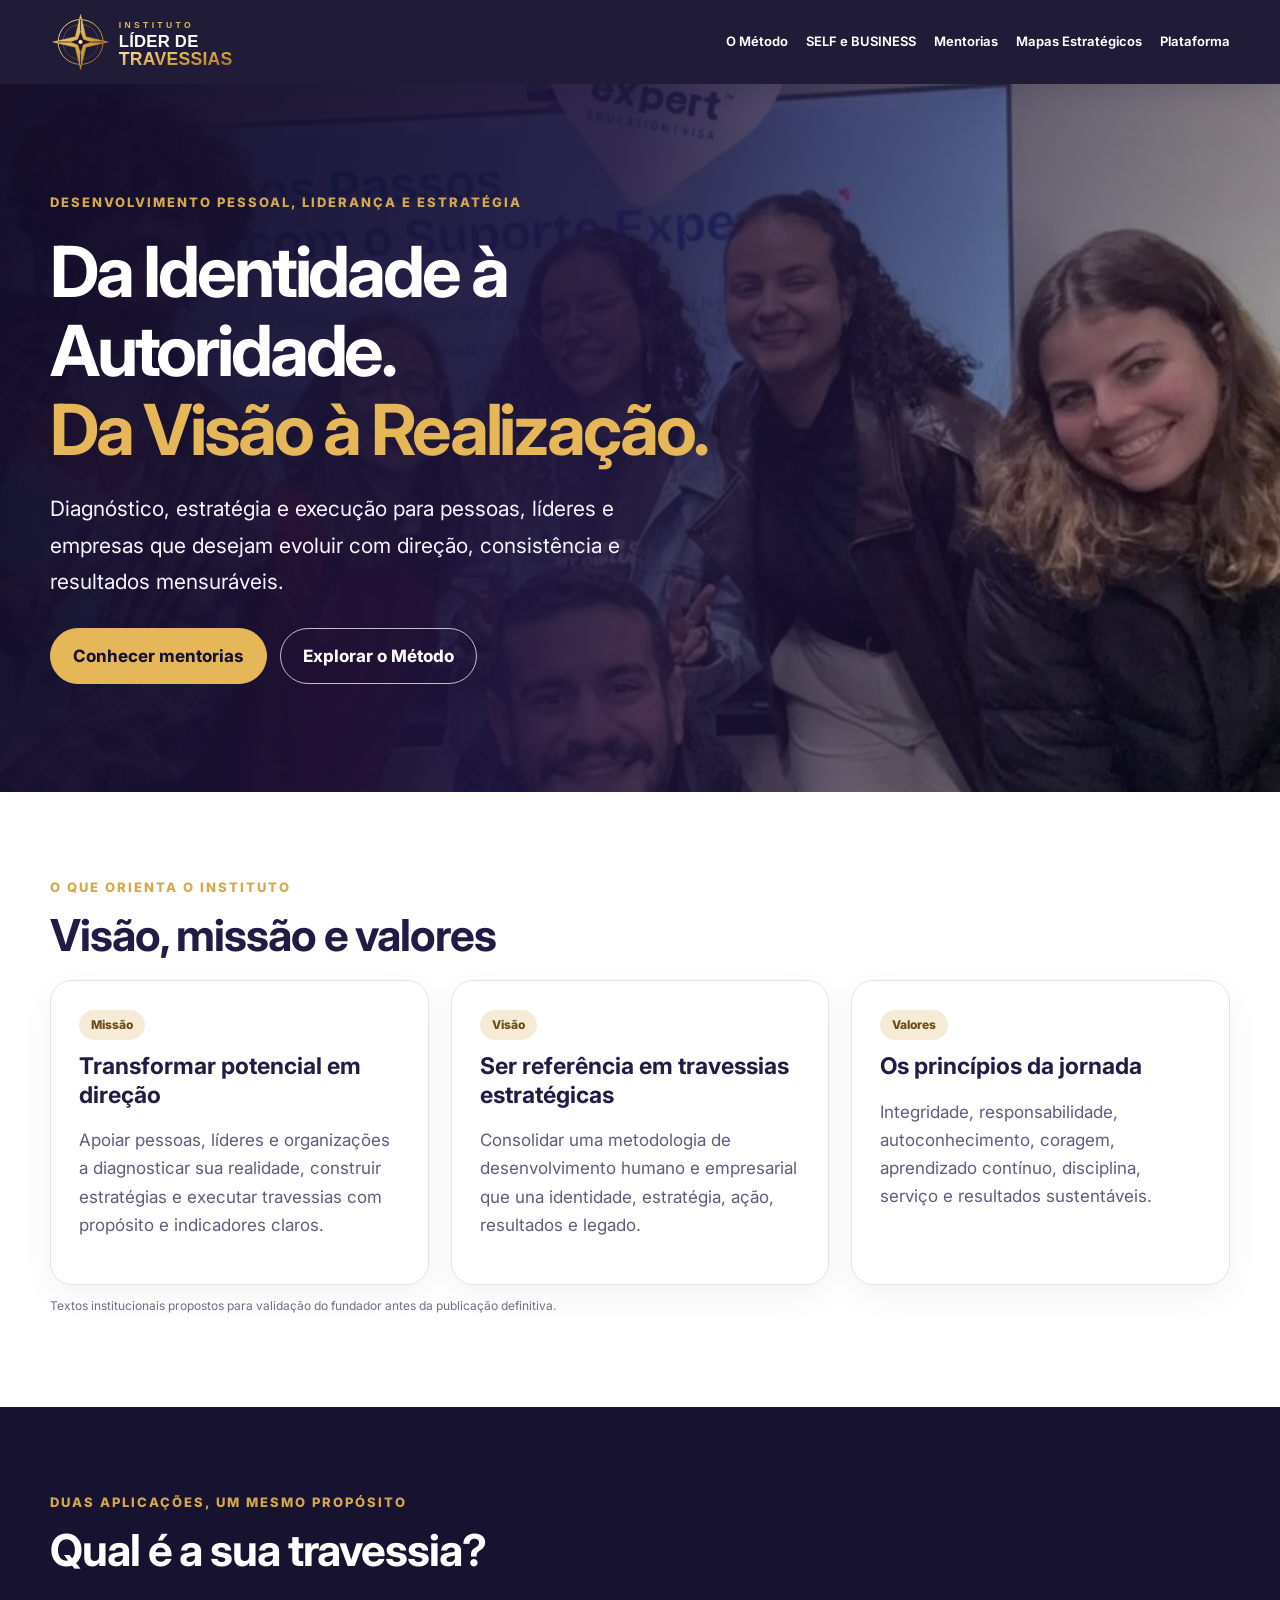
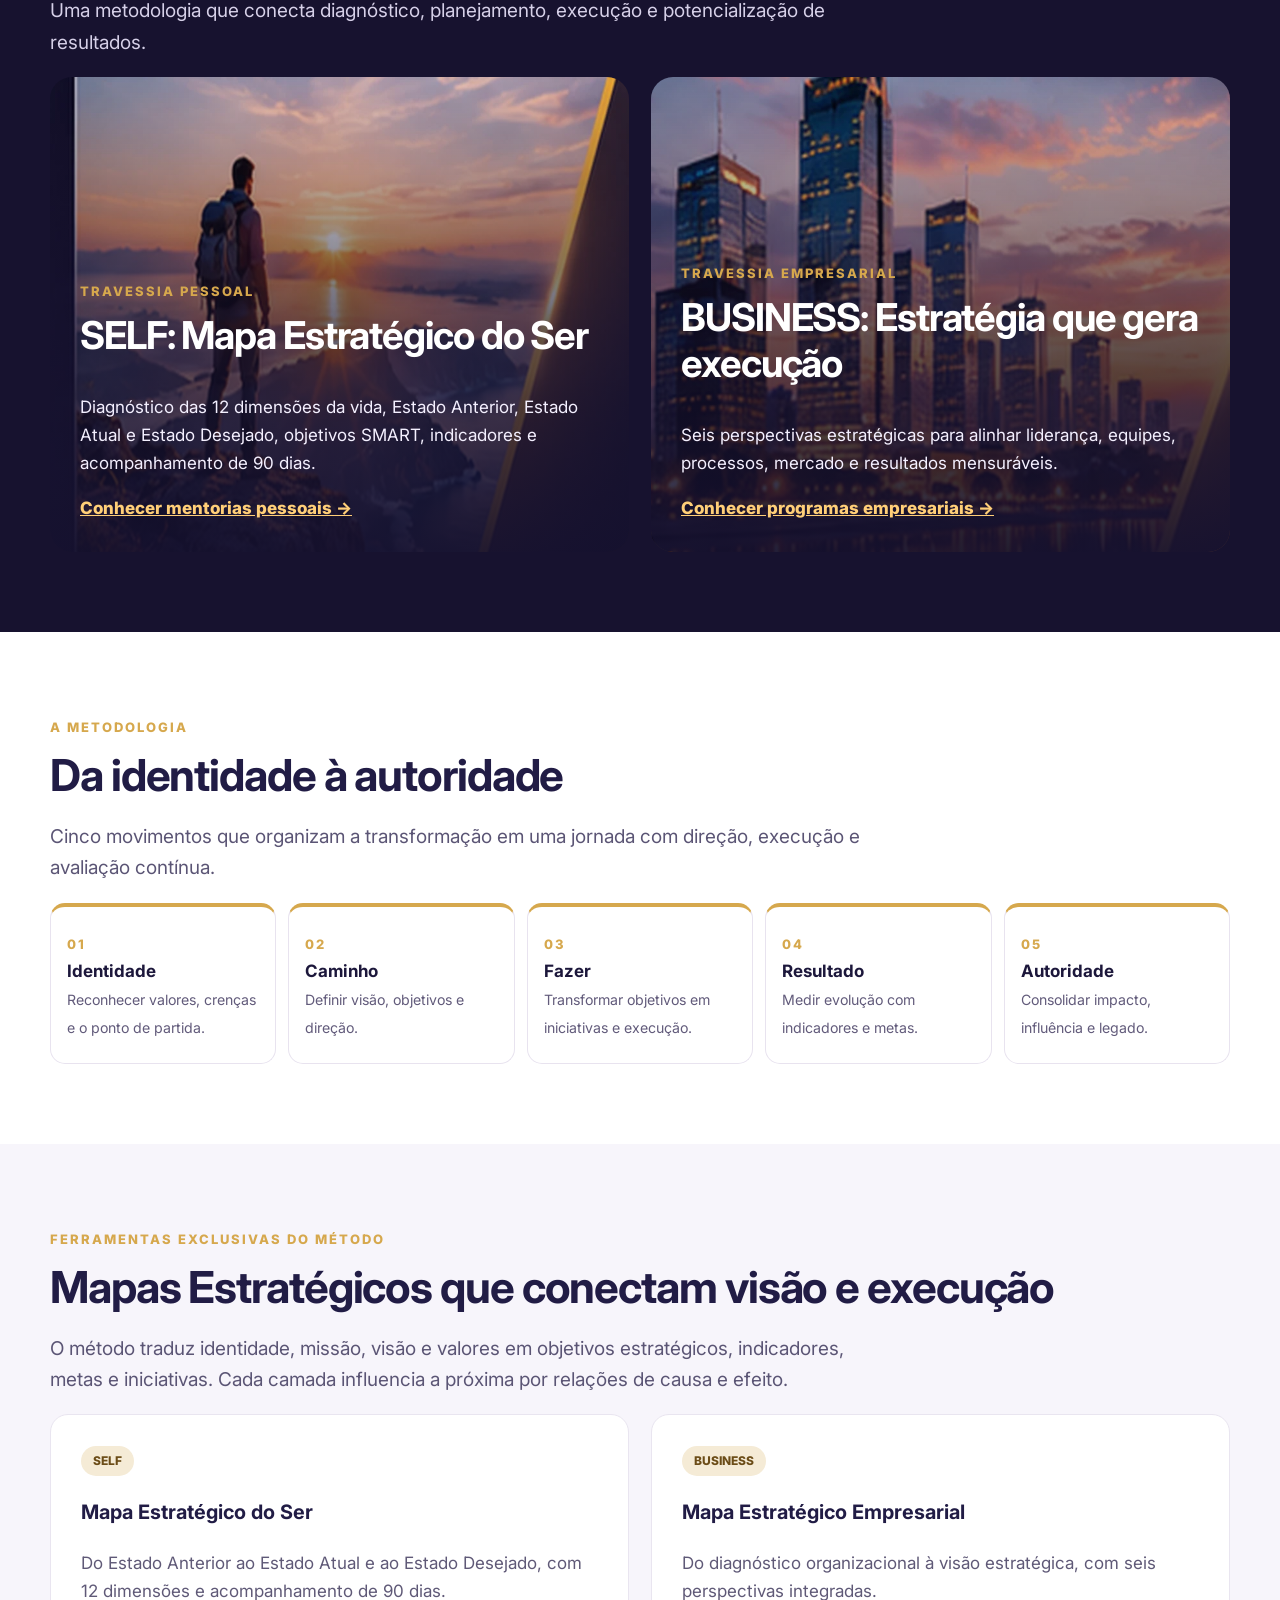
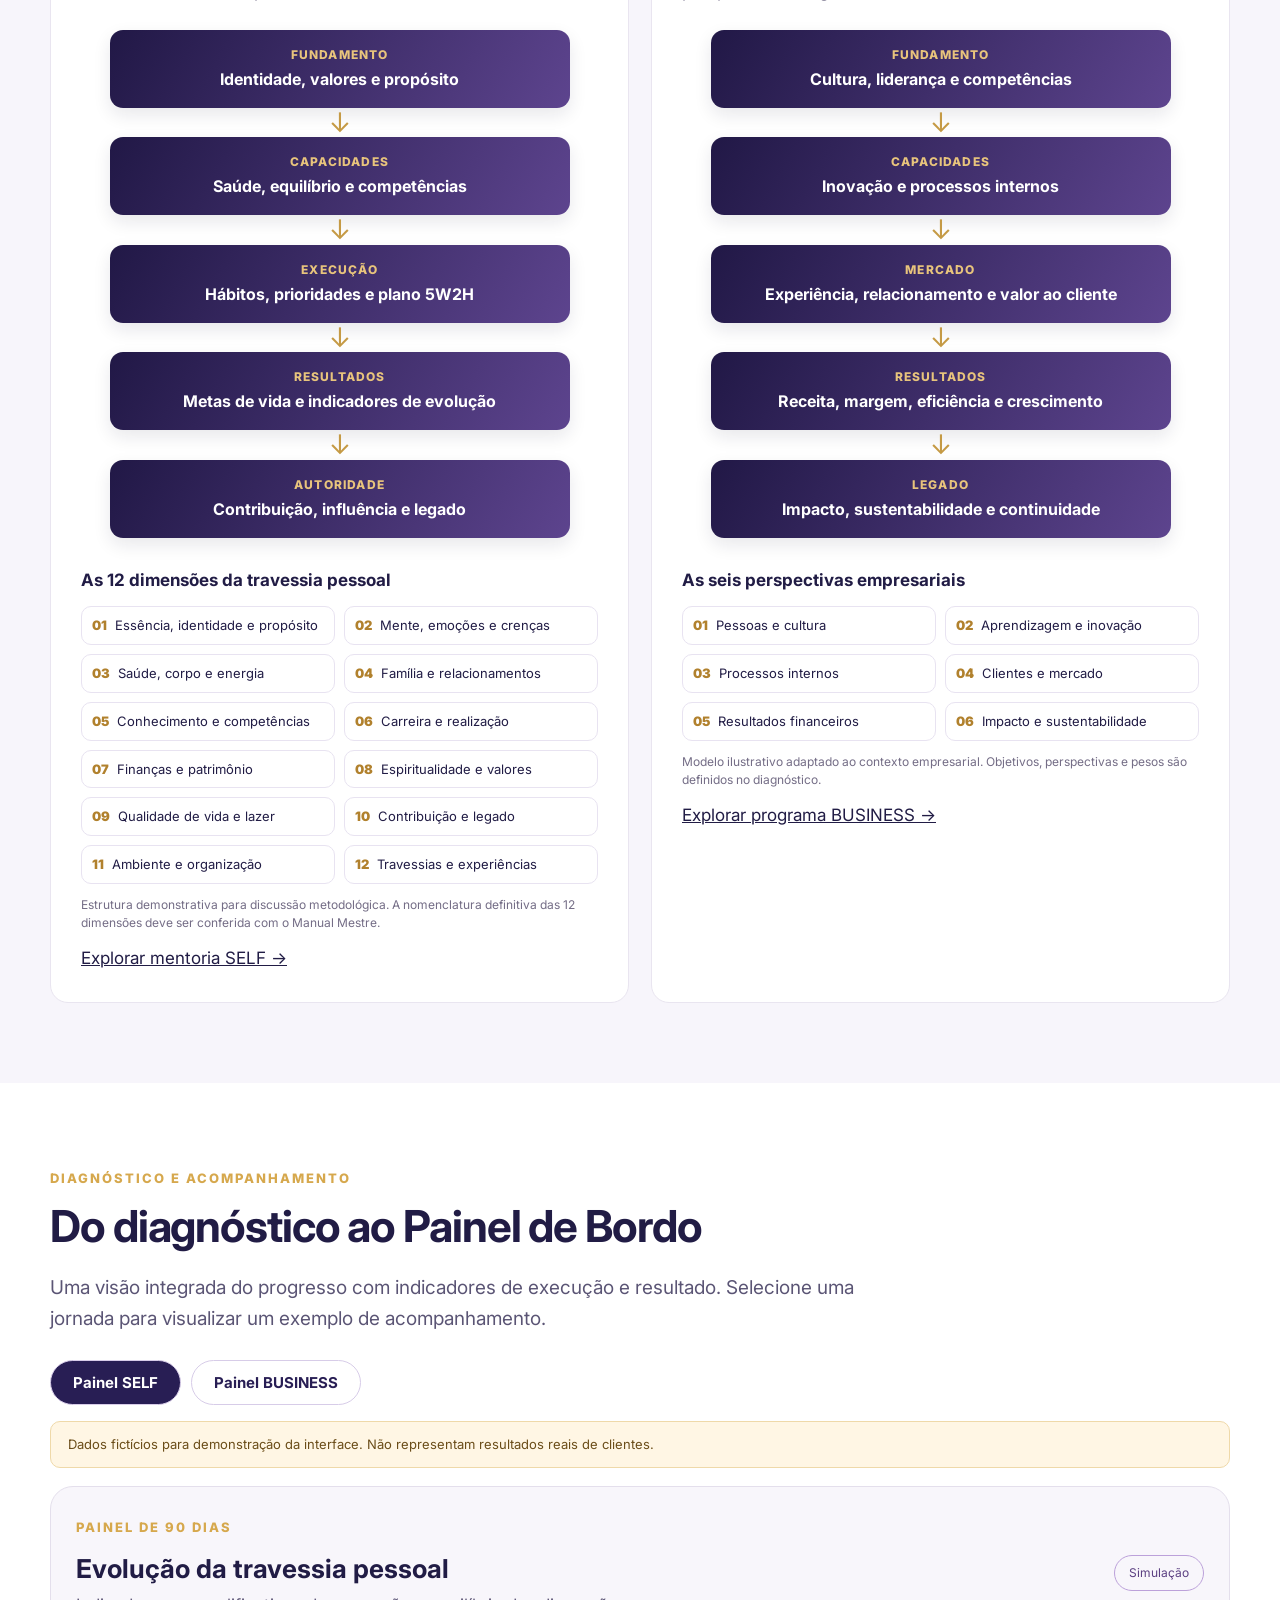
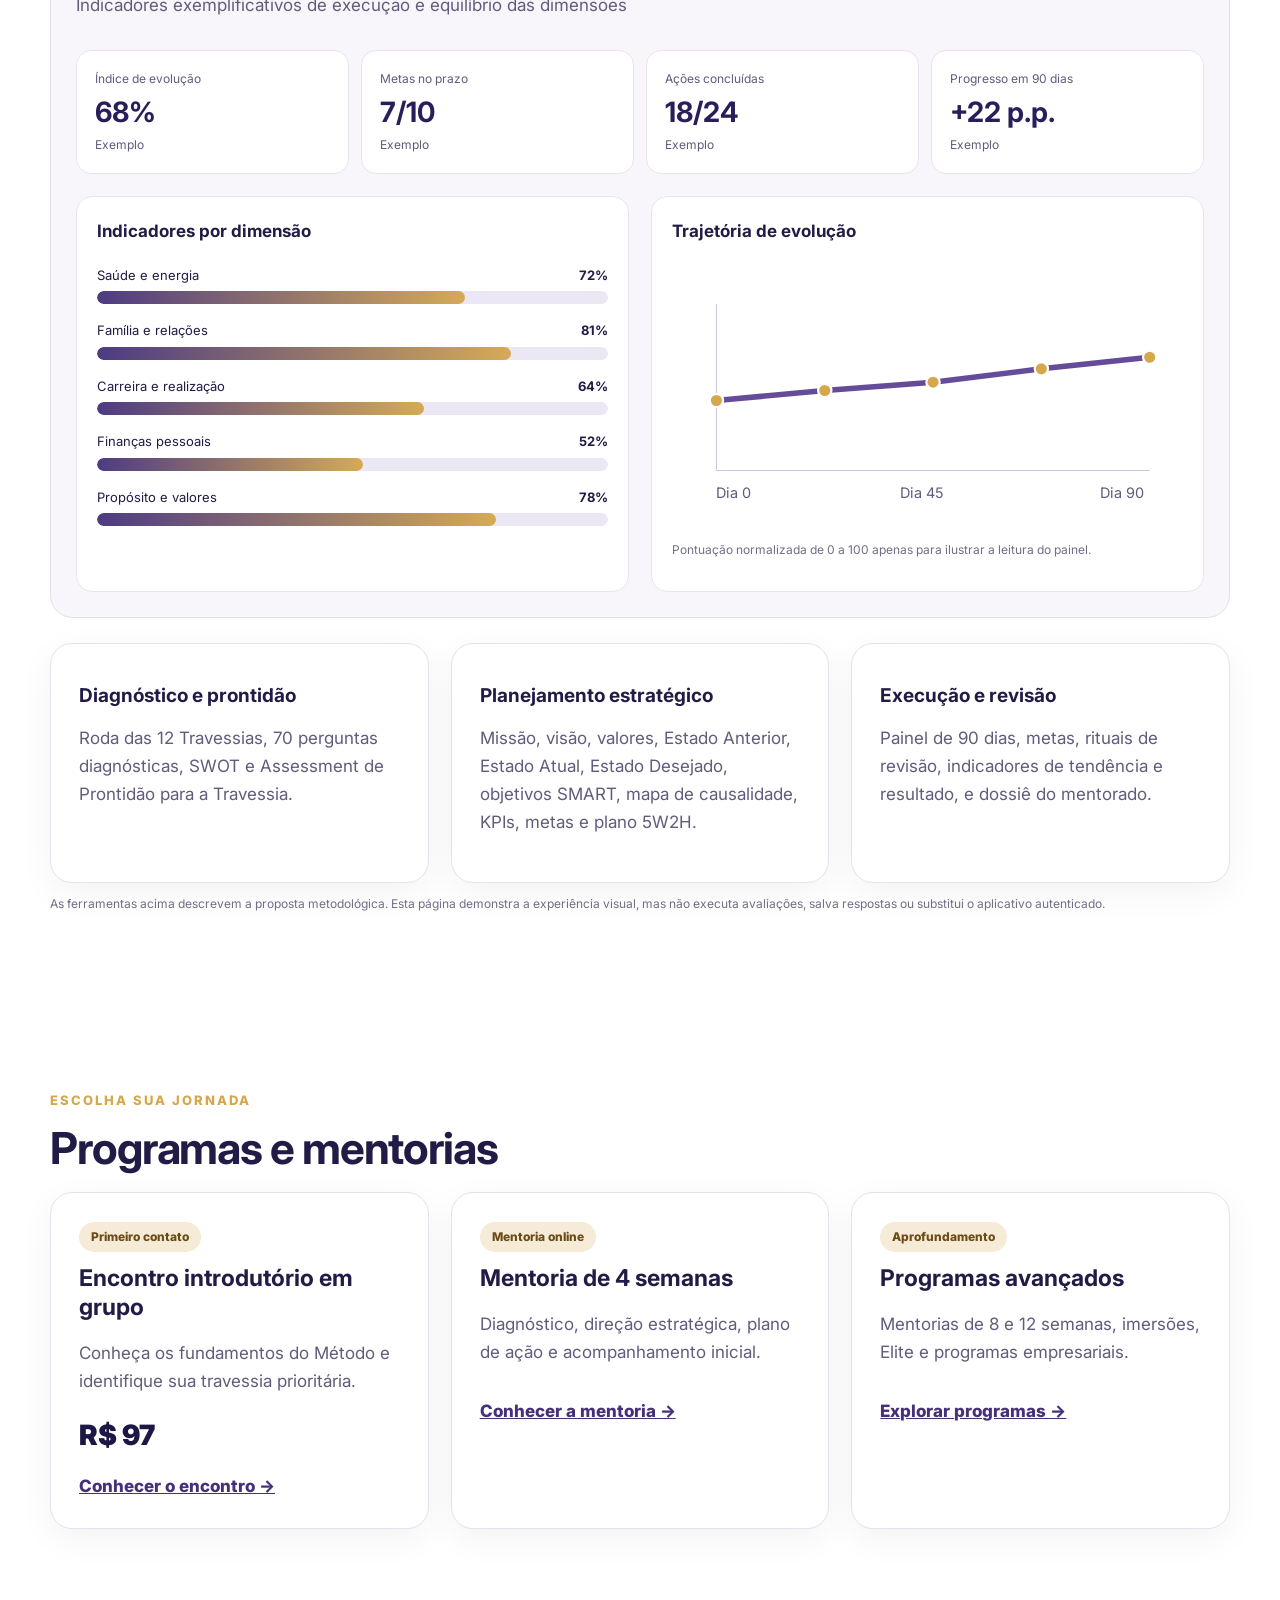
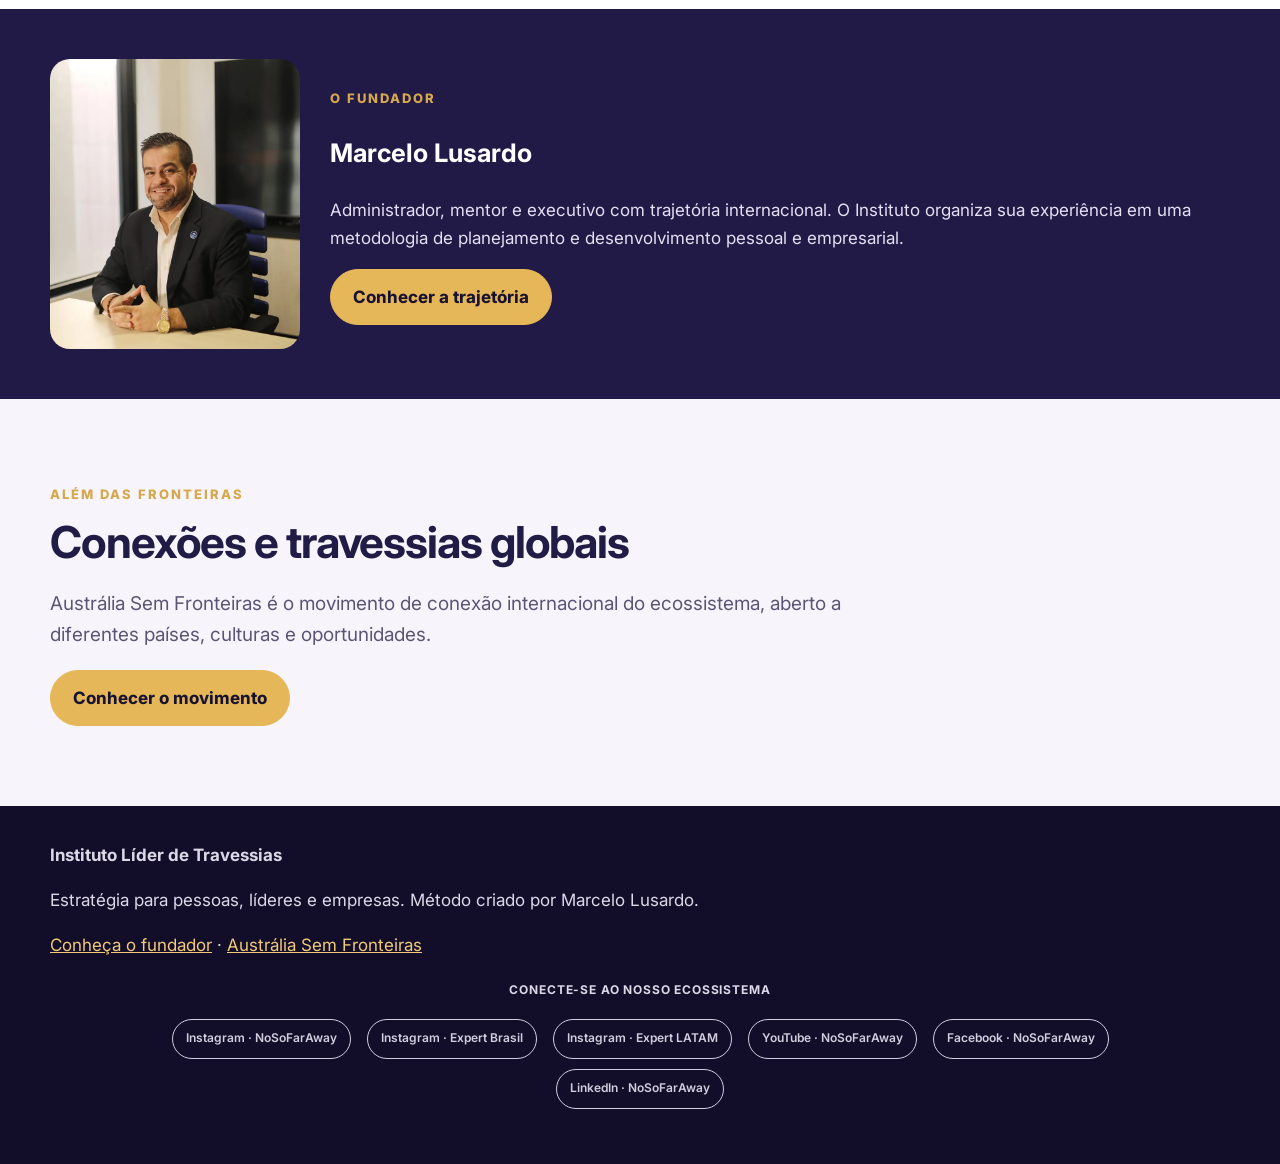
==== commit 863e8188: "Add official ecosystem social media links to site footer" ====
--- a/index.html
+++ b/index.html
@@ -1,10 +1,10 @@
-<!doctype html><html lang="pt-BR"><head><meta charset="utf-8"><meta name="viewport" content="width=device-width,initial-scale=1"><meta name="robots" content="noindex,nofollow"><title>Instituto Líder de Travessias | Método, Mentorias e Mapas Estratégicos</title><link rel="preconnect" href="https://fonts.googleapis.com"><link href="https://fonts.googleapis.com/css2?family=Inter:wght@400;500;600;700;800;900&display=swap" rel="stylesheet"><link rel="stylesheet" href="assets/site.css"></head><body><header class="top"><div class="wrap"><a href="index.html"><img class="logo" src="assets/img/logo-instituto.svg" alt="Instituto Líder de Travessias"></a><button class="menu-toggle" onclick="document.querySelector('.nav').classList.toggle('open')">Menu</button><nav class="nav"><a href="index.html#metodo">O Método</a><a href="index.html#jornadas">SELF e BUSINESS</a><a href="mentorias/index.html">Mentorias</a><a href="index.html#mapas">Mapas Estratégicos</a><a href="https://projeto-mentoria-travessias.vercel.app/" target="_blank" rel="noopener">Plataforma</a></nav></div></header><main><section class="hero" id="inicio"><div class="wrap"><div class="eyebrow">Desenvolvimento pessoal, liderança e estratégia</div><h1>Da Identidade à Autoridade.<br><span>Da Visão à Realização.</span></h1><p>Diagnóstico, estratégia e execução para pessoas, líderes e empresas que desejam evoluir com direção, consistência e resultados mensuráveis.</p><div class="actions"><a class="btn" href="mentorias/index.html">Conhecer mentorias</a><a class="btn outline" href="#metodo">Explorar o Método</a></div></div></section>
+<!doctype html><html lang="pt-BR"><head><meta charset="utf-8"><meta name="viewport" content="width=device-width,initial-scale=1"><meta name="robots" content="noindex,nofollow"><title>Instituto Líder de Travessias | Método, Mentorias e Mapas Estratégicos</title><link rel="preconnect" href="https://fonts.googleapis.com"><link href="https://fonts.googleapis.com/css2?family=Inter:wght@400;500;600;700;800;900&display=swap" rel="stylesheet"><link rel="stylesheet" href="assets/site.css"><style id="social-ecosystem-style">.ecosystem-social{display:flex;flex-wrap:wrap;align-items:center;justify-content:center;gap:10px 16px;margin:20px auto;max-width:1050px}.ecosystem-social a{display:inline-flex;align-items:center;min-height:40px;padding:8px 13px;border:1px solid currentColor;border-radius:999px;color:inherit;text-decoration:none;font:600 12px/1.4 Inter,Arial,sans-serif;opacity:.95}.ecosystem-social a:hover,.ecosystem-social a:focus-visible{background:rgba(180,142,78,.18);text-decoration:underline}.ecosystem-social-title{text-align:center;font:700 12px/1.5 Inter,Arial,sans-serif;letter-spacing:.07em;text-transform:uppercase;margin:22px 0 8px}@media(max-width:600px){.ecosystem-social{gap:8px}.ecosystem-social a{font-size:11px;padding:8px 10px}}</style></head><body><header class="top"><div class="wrap"><a href="index.html"><img class="logo" src="assets/img/logo-instituto.svg" alt="Instituto Líder de Travessias"></a><button class="menu-toggle" onclick="document.querySelector('.nav').classList.toggle('open')">Menu</button><nav class="nav"><a href="index.html#metodo">O Método</a><a href="index.html#jornadas">SELF e BUSINESS</a><a href="mentorias/index.html">Mentorias</a><a href="index.html#mapas">Mapas Estratégicos</a><a href="https://projeto-mentoria-travessias.vercel.app/" target="_blank" rel="noopener">Plataforma</a></nav></div></header><main><section class="hero" id="inicio"><div class="wrap"><div class="eyebrow">Desenvolvimento pessoal, liderança e estratégia</div><h1>Da Identidade à Autoridade.<br><span>Da Visão à Realização.</span></h1><p>Diagnóstico, estratégia e execução para pessoas, líderes e empresas que desejam evoluir com direção, consistência e resultados mensuráveis.</p><div class="actions"><a class="btn" href="mentorias/index.html">Conhecer mentorias</a><a class="btn outline" href="#metodo">Explorar o Método</a></div></div></section>
 <section class="section values-section" id="instituto"><div class="wrap"><span class="eyebrow">O que orienta o Instituto</span><h2>Visão, missão e valores</h2><div class="grid three"><article class="card"><span class="pill">Missão</span><h3>Transformar potencial em direção</h3><p>Apoiar pessoas, líderes e organizações a diagnosticar sua realidade, construir estratégias e executar travessias com propósito e indicadores claros.</p></article><article class="card"><span class="pill">Visão</span><h3>Ser referência em travessias estratégicas</h3><p>Consolidar uma metodologia de desenvolvimento humano e empresarial que una identidade, estratégia, ação, resultados e legado.</p></article><article class="card"><span class="pill">Valores</span><h3>Os princípios da jornada</h3><p>Integridade, responsabilidade, autoconhecimento, coragem, aprendizado contínuo, disciplina, serviço e resultados sustentáveis.</p></article></div><p class="disclaimer">Textos institucionais propostos para validação do fundador antes da publicação definitiva.</p></div></section><section class="section dark" id="jornadas"><div class="wrap"><span class="eyebrow">Duas aplicações, um mesmo propósito</span><h2>Qual é a sua travessia?</h2><p class="lead">Uma metodologia que conecta diagnóstico, planejamento, execução e potencialização de resultados.</p><div class="grid two"><article class="photo-card self"><span class="eyebrow">Travessia pessoal</span><h2>SELF: Mapa Estratégico do Ser</h2><p>Diagnóstico das 12 dimensões da vida, Estado Anterior, Estado Atual e Estado Desejado, objetivos SMART, indicadores e acompanhamento de 90 dias.</p><a href="mentorias/index.html#self">Conhecer mentorias pessoais →</a></article><article class="photo-card business"><span class="eyebrow">Travessia empresarial</span><h2>BUSINESS: Estratégia que gera execução</h2><p>Seis perspectivas estratégicas para alinhar liderança, equipes, processos, mercado e resultados mensuráveis.</p><a href="mentorias/index.html#business">Conhecer programas empresariais →</a></article></div></div></section>
 <section class="section" id="metodo"><div class="wrap"><span class="eyebrow">A metodologia</span><h2>Da identidade à autoridade</h2><p class="lead">Cinco movimentos que organizam a transformação em uma jornada com direção, execução e avaliação contínua.</p><div class="steps"><div class="step"><span class="eyebrow">01</span><strong>Identidade</strong><small>Reconhecer valores, crenças e o ponto de partida.</small></div><div class="step"><span class="eyebrow">02</span><strong>Caminho</strong><small>Definir visão, objetivos e direção.</small></div><div class="step"><span class="eyebrow">03</span><strong>Fazer</strong><small>Transformar objetivos em iniciativas e execução.</small></div><div class="step"><span class="eyebrow">04</span><strong>Resultado</strong><small>Medir evolução com indicadores e metas.</small></div><div class="step"><span class="eyebrow">05</span><strong>Autoridade</strong><small>Consolidar impacto, influência e legado.</small></div></div></div></section>
 <section class="section light" id="mapas"><div class="wrap"><span class="eyebrow">Ferramentas exclusivas do Método</span><h2>Mapas Estratégicos que conectam visão e execução</h2><p class="lead">O método traduz identidade, missão, visão e valores em objetivos estratégicos, indicadores, metas e iniciativas. Cada camada influencia a próxima por relações de causa e efeito.</p><div class="grid two"><article class="map enhanced"><span class="pill">SELF</span><h3>Mapa Estratégico do Ser</h3><p class="muted">Do Estado Anterior ao Estado Atual e ao Estado Desejado, com 12 dimensões e acompanhamento de 90 dias.</p><div class="strategy-flow"><div class="flow-node"><small>Fundamento</small><strong>Identidade, valores e propósito</strong></div><div class="flow-arrow" aria-hidden="true">↓</div><div class="flow-node"><small>Capacidades</small><strong>Saúde, equilíbrio e competências</strong></div><div class="flow-arrow" aria-hidden="true">↓</div><div class="flow-node"><small>Execução</small><strong>Hábitos, prioridades e plano 5W2H</strong></div><div class="flow-arrow" aria-hidden="true">↓</div><div class="flow-node"><small>Resultados</small><strong>Metas de vida e indicadores de evolução</strong></div><div class="flow-arrow" aria-hidden="true">↓</div><div class="flow-node"><small>Autoridade</small><strong>Contribuição, influência e legado</strong></div></div><h4>As 12 dimensões da travessia pessoal</h4><div class="dimensions"><div class="dimension"><span>01</span>Essência, identidade e propósito</div><div class="dimension"><span>02</span>Mente, emoções e crenças</div><div class="dimension"><span>03</span>Saúde, corpo e energia</div><div class="dimension"><span>04</span>Família e relacionamentos</div><div class="dimension"><span>05</span>Conhecimento e competências</div><div class="dimension"><span>06</span>Carreira e realização</div><div class="dimension"><span>07</span>Finanças e patrimônio</div><div class="dimension"><span>08</span>Espiritualidade e valores</div><div class="dimension"><span>09</span>Qualidade de vida e lazer</div><div class="dimension"><span>10</span>Contribuição e legado</div><div class="dimension"><span>11</span>Ambiente e organização</div><div class="dimension"><span>12</span>Travessias e experiências</div></div><p class="disclaimer">Estrutura demonstrativa para discussão metodológica. A nomenclatura definitiva das 12 dimensões deve ser conferida com o Manual Mestre.</p><a class="link" href="mentorias/index.html#self">Explorar mentoria SELF →</a></article><article class="map enhanced"><span class="pill">BUSINESS</span><h3>Mapa Estratégico Empresarial</h3><p class="muted">Do diagnóstico organizacional à visão estratégica, com seis perspectivas integradas.</p><div class="strategy-flow"><div class="flow-node"><small>Fundamento</small><strong>Cultura, liderança e competências</strong></div><div class="flow-arrow" aria-hidden="true">↓</div><div class="flow-node"><small>Capacidades</small><strong>Inovação e processos internos</strong></div><div class="flow-arrow" aria-hidden="true">↓</div><div class="flow-node"><small>Mercado</small><strong>Experiência, relacionamento e valor ao cliente</strong></div><div class="flow-arrow" aria-hidden="true">↓</div><div class="flow-node"><small>Resultados</small><strong>Receita, margem, eficiência e crescimento</strong></div><div class="flow-arrow" aria-hidden="true">↓</div><div class="flow-node"><small>Legado</small><strong>Impacto, sustentabilidade e continuidade</strong></div></div><h4>As seis perspectivas empresariais</h4><div class="dimensions"><div class="dimension"><span>01</span>Pessoas e cultura</div><div class="dimension"><span>02</span>Aprendizagem e inovação</div><div class="dimension"><span>03</span>Processos internos</div><div class="dimension"><span>04</span>Clientes e mercado</div><div class="dimension"><span>05</span>Resultados financeiros</div><div class="dimension"><span>06</span>Impacto e sustentabilidade</div></div><p class="disclaimer">Modelo ilustrativo adaptado ao contexto empresarial. Objetivos, perspectivas e pesos são definidos no diagnóstico.</p><a class="link" href="mentorias/index.html#business">Explorar programa BUSINESS →</a></article></div></div></section>
 <section class="section" id="ferramentas"><div class="wrap"><span class="eyebrow">Diagnóstico e acompanhamento</span><h2>Do diagnóstico ao Painel de Bordo</h2><p class="lead">Uma visão integrada do progresso com indicadores de execução e resultado. Selecione uma jornada para visualizar um exemplo de acompanhamento.</p><div class="tool-tabs" role="group" aria-label="Escolher jornada"><button type="button" class="tool-tab active" data-model="self" aria-pressed="true">Painel SELF</button><button type="button" class="tool-tab" data-model="business" aria-pressed="false">Painel BUSINESS</button></div><div class="demo-banner">Dados fictícios para demonstração da interface. Não representam resultados reais de clientes.</div><div class="dashboard"><div class="dashboard-head"><div><span class="eyebrow">Painel de 90 dias</span><h3 id="dash-title">Evolução da travessia pessoal</h3><p id="dash-sub">Indicadores exemplificativos de execução e equilíbrio das dimensões</p></div><div class="dashboard-tag">Simulação</div></div><div class="kpis"><div class="kpi"><small id="kpi1-label">Índice de evolução</small><strong id="kpi1">68%</strong><span>Exemplo</span></div><div class="kpi"><small id="kpi2-label">Metas no prazo</small><strong id="kpi2">7/10</strong><span>Exemplo</span></div><div class="kpi"><small id="kpi3-label">Ações concluídas</small><strong id="kpi3">18/24</strong><span>Exemplo</span></div><div class="kpi"><small id="kpi4-label">Progresso em 90 dias</small><strong id="kpi4">+22 p.p.</strong><span>Exemplo</span></div></div><div class="grid two"><div class="chart-card"><h4>Indicadores por dimensão</h4><div id="bars" class="bars" aria-label="Gráfico de barras demonstrativo"></div></div><div class="chart-card"><h4>Trajetória de evolução</h4><svg id="trend" viewBox="0 0 460 230" role="img" aria-label="Gráfico demonstrativo de evolução em 90 dias"><line x1="40" y1="185" x2="430" y2="185" stroke="#ccc5dd"/><line x1="40" y1="35" x2="40" y2="185" stroke="#ccc5dd"/><g id="trend-data"></g><text x="40" y="210" font-size="13" fill="#625b7b">Dia 0</text><text x="205" y="210" font-size="13" fill="#625b7b">Dia 45</text><text x="385" y="210" font-size="13" fill="#625b7b">Dia 90</text></svg><p class="disclaimer">Pontuação normalizada de 0 a 100 apenas para ilustrar a leitura do painel.</p></div></div></div><div class="grid three tool-grid"><article class="card"><h3>Diagnóstico e prontidão</h3><p>Roda das 12 Travessias, 70 perguntas diagnósticas, SWOT e Assessment de Prontidão para a Travessia.</p></article><article class="card"><h3>Planejamento estratégico</h3><p>Missão, visão, valores, Estado Anterior, Estado Atual, Estado Desejado, objetivos SMART, mapa de causalidade, KPIs, metas e plano 5W2H.</p></article><article class="card"><h3>Execução e revisão</h3><p>Painel de 90 dias, metas, rituais de revisão, indicadores de tendência e resultado, e dossiê do mentorado.</p></article></div><p class="disclaimer">As ferramentas acima descrevem a proposta metodológica. Esta página demonstra a experiência visual, mas não executa avaliações, salva respostas ou substitui o aplicativo autenticado.</p></div></section><section class="section" id="programas"><div class="wrap"><span class="eyebrow">Escolha sua jornada</span><h2>Programas e mentorias</h2><div class="grid three"><article class="card"><span class="pill">Primeiro contato</span><h3>Encontro introdutório em grupo</h3><p>Conheça os fundamentos do Método e identifique sua travessia prioritária.</p><div class="price">R$ 97</div><a class="link" href="mentorias/index.html#introdutorio">Conhecer o encontro →</a></article><article class="card"><span class="pill">Mentoria online</span><h3>Mentoria de 4 semanas</h3><p>Diagnóstico, direção estratégica, plano de ação e acompanhamento inicial.</p><a class="link" href="mentoria-4-semanas/index.html">Conhecer a mentoria →</a></article><article class="card"><span class="pill">Aprofundamento</span><h3>Programas avançados</h3><p>Mentorias de 8 e 12 semanas, imersões, Elite e programas empresariais.</p><a class="link" href="mentorias/index.html#avancados">Explorar programas →</a></article></div></div></section>
 <section class="band"><div class="wrap mentor"><img src="assets/img/mentor.webp" alt="Marcelo Lusardo, fundador do Instituto"><div><span class="eyebrow">O fundador</span><h2>Marcelo Lusardo</h2><p>Administrador, mentor e executivo com trajetória internacional. O Instituto organiza sua experiência em uma metodologia de planejamento e desenvolvimento pessoal e empresarial.</p><a class="btn" href="https://www.marcelolusardo.com.br/">Conhecer a trajetória</a></div></div></section>
-<section class="section light"><div class="wrap"><span class="eyebrow">Além das fronteiras</span><h2>Conexões e travessias globais</h2><p class="lead">Austrália Sem Fronteiras é o movimento de conexão internacional do ecossistema, aberto a diferentes países, culturas e oportunidades.</p><a class="btn" href="https://www.australiasemfronteiras.com.br/">Conhecer o movimento</a></div></section></main><footer class="foot"><div class="wrap"><strong>Instituto Líder de Travessias</strong><p>Estratégia para pessoas, líderes e empresas. Método criado por Marcelo Lusardo.</p><a href="https://www.marcelolusardo.com.br/">Conheça o fundador</a> · <a href="https://www.australiasemfronteiras.com.br/">Austrália Sem Fronteiras</a></div></footer><script>
+<section class="section light"><div class="wrap"><span class="eyebrow">Além das fronteiras</span><h2>Conexões e travessias globais</h2><p class="lead">Austrália Sem Fronteiras é o movimento de conexão internacional do ecossistema, aberto a diferentes países, culturas e oportunidades.</p><a class="btn" href="https://www.australiasemfronteiras.com.br/">Conhecer o movimento</a></div></section></main><footer class="foot"><div class="wrap"><strong>Instituto Líder de Travessias</strong><p>Estratégia para pessoas, líderes e empresas. Método criado por Marcelo Lusardo.</p><a href="https://www.marcelolusardo.com.br/">Conheça o fundador</a> · <a href="https://www.australiasemfronteiras.com.br/">Austrália Sem Fronteiras</a></div><div class="ecosystem-social-title">Conecte-se ao nosso ecossistema</div><nav class="ecosystem-social" aria-label="Redes sociais do ecossistema"><a href="https://www.instagram.com/nsfa_br/" target="_blank" rel="noopener noreferrer">Instagram · NoSoFarAway</a><a href="https://www.instagram.com/experteducationbr/" target="_blank" rel="noopener noreferrer">Instagram · Expert Brasil</a><a href="https://www.instagram.com/expertedu.latam/" target="_blank" rel="noopener noreferrer">Instagram · Expert LATAM</a><a href="https://www.youtube.com/@nsfa_br/videos" target="_blank" rel="noopener noreferrer">YouTube · NoSoFarAway</a><a href="https://www.facebook.com/nsfabr" target="_blank" rel="noopener noreferrer">Facebook · NoSoFarAway</a><a href="https://www.linkedin.com/company/nsfabr" target="_blank" rel="noopener noreferrer">LinkedIn · NoSoFarAway</a></nav></footer><script>
 (function(){
  const sets={self:{title:'Evolução da travessia pessoal',sub:'Indicadores exemplificativos de execução e equilíbrio das dimensões',labels:['Índice de evolução','Metas no prazo','Ações concluídas','Progresso em 90 dias'],values:['68%','7/10','18/24','+22 p.p.'],bars:[['Saúde e energia',72],['Família e relações',81],['Carreira e realização',64],['Finanças pessoais',52],['Propósito e valores',78]],trend:[42,48,53,61,68]},business:{title:'Evolução da travessia empresarial',sub:'Indicadores exemplificativos de gestão e execução estratégica',labels:['Execução do plano','Objetivos no prazo','Iniciativas concluídas','Evolução de eficiência'],values:['74%','9/12','22/30','+16 p.p.'],bars:[['Pessoas e cultura',70],['Processos internos',61],['Clientes e mercado',79],['Resultados financeiros',66],['Inovação',55]],trend:[47,54,59,66,74]}};
  function render(kind){const d=sets[kind];document.getElementById('dash-title').textContent=d.title;document.getElementById('dash-sub').textContent=d.sub;for(let i=1;i<=4;i++){document.getElementById('kpi'+i+'-label').textContent=d.labels[i-1];document.getElementById('kpi'+i).textContent=d.values[i-1]};document.getElementById('bars').innerHTML=d.bars.map(([name,val])=>'<div><div class="bar-label"><span>'+name+'</span><strong>'+val+'%</strong></div><div class="bar-track"><div class="bar-fill" style="width:'+val+'%"></div></div></div>').join('');const points=d.trend.map((v,i)=>(40+i*97.5)+','+(185-v*1.5)).join(' ');document.getElementById('trend-data').innerHTML='<polyline points="'+points+'" fill="none" stroke="#654c9a" stroke-width="5" stroke-linejoin="round" stroke-linecap="round"/>'+d.trend.map((v,i)=>'<circle cx="'+(40+i*97.5)+'" cy="'+(185-v*1.5)+'" r="6" fill="#d6a84d" stroke="#fff" stroke-width="2"/>').join('');document.querySelectorAll('.tool-tab').forEach(b=>{const active=b.dataset.model===kind;b.classList.toggle('active',active);b.setAttribute('aria-pressed',active?'true':'false')})}
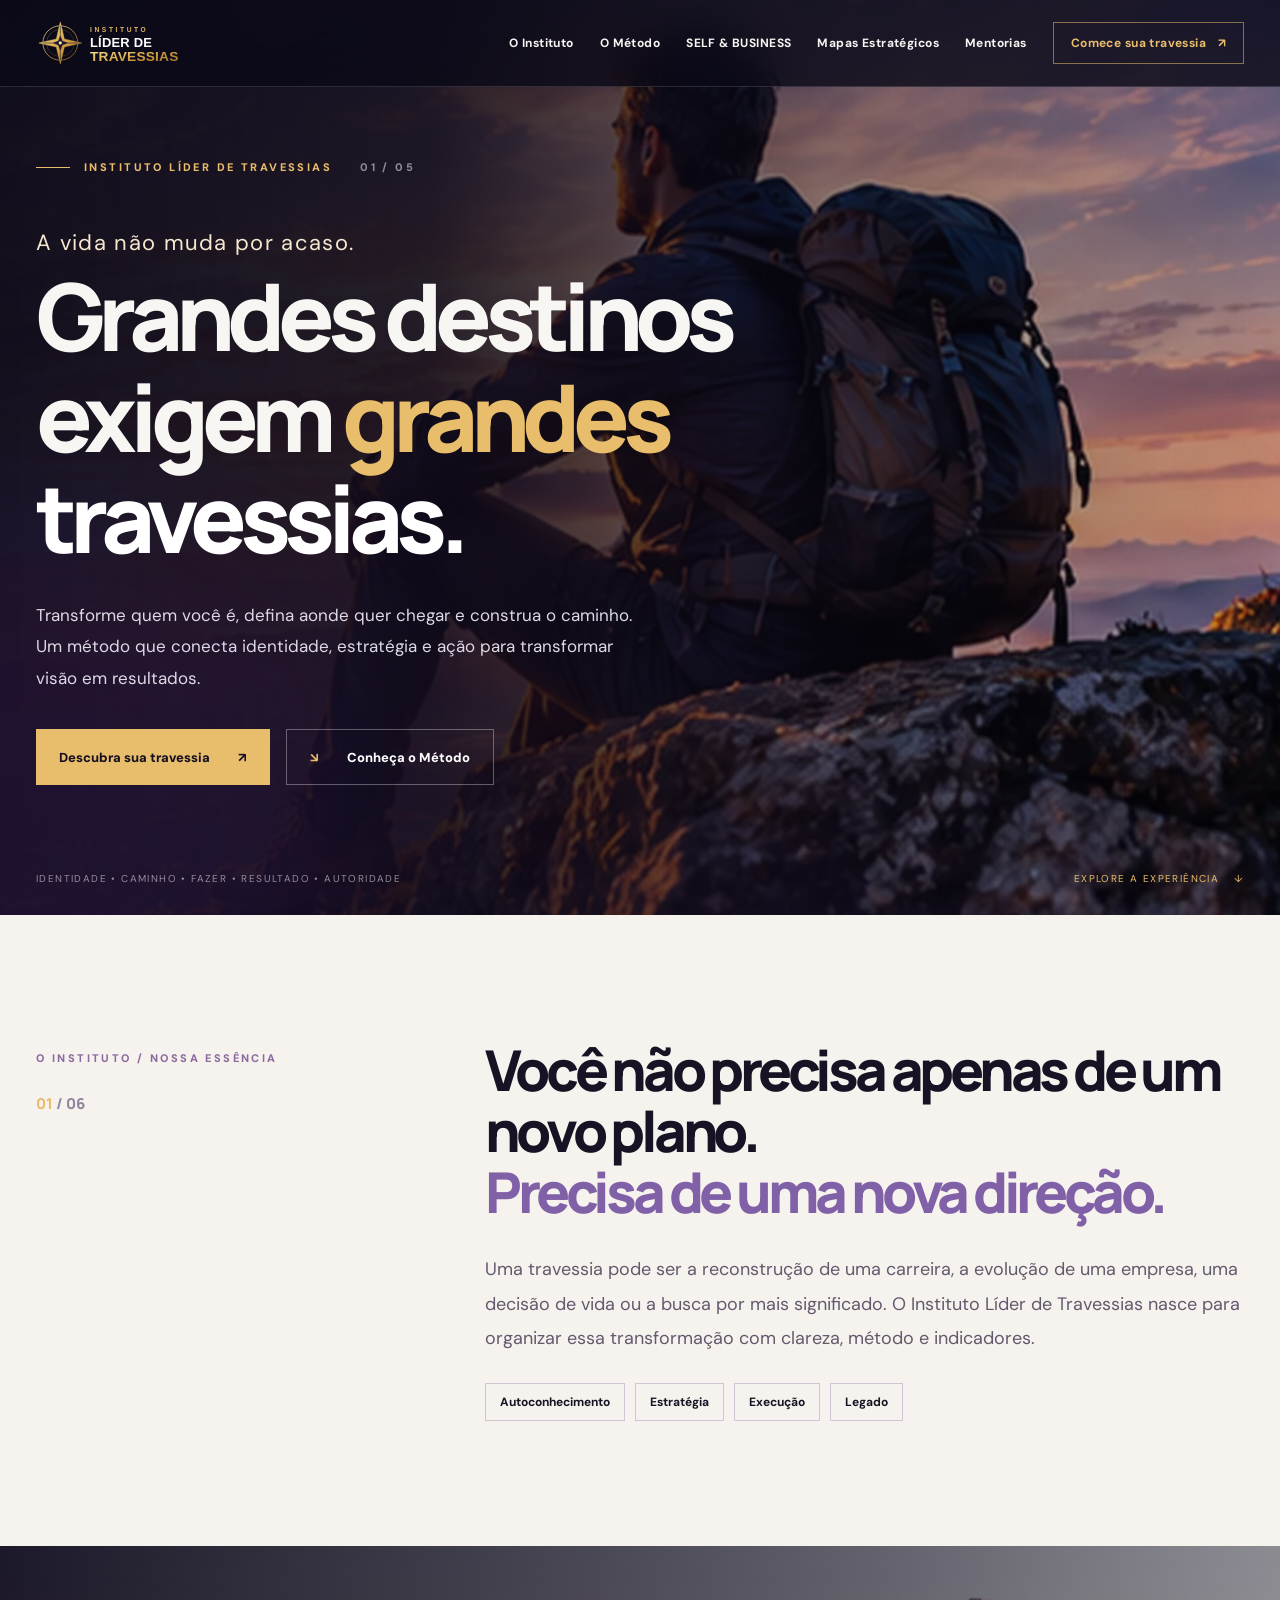
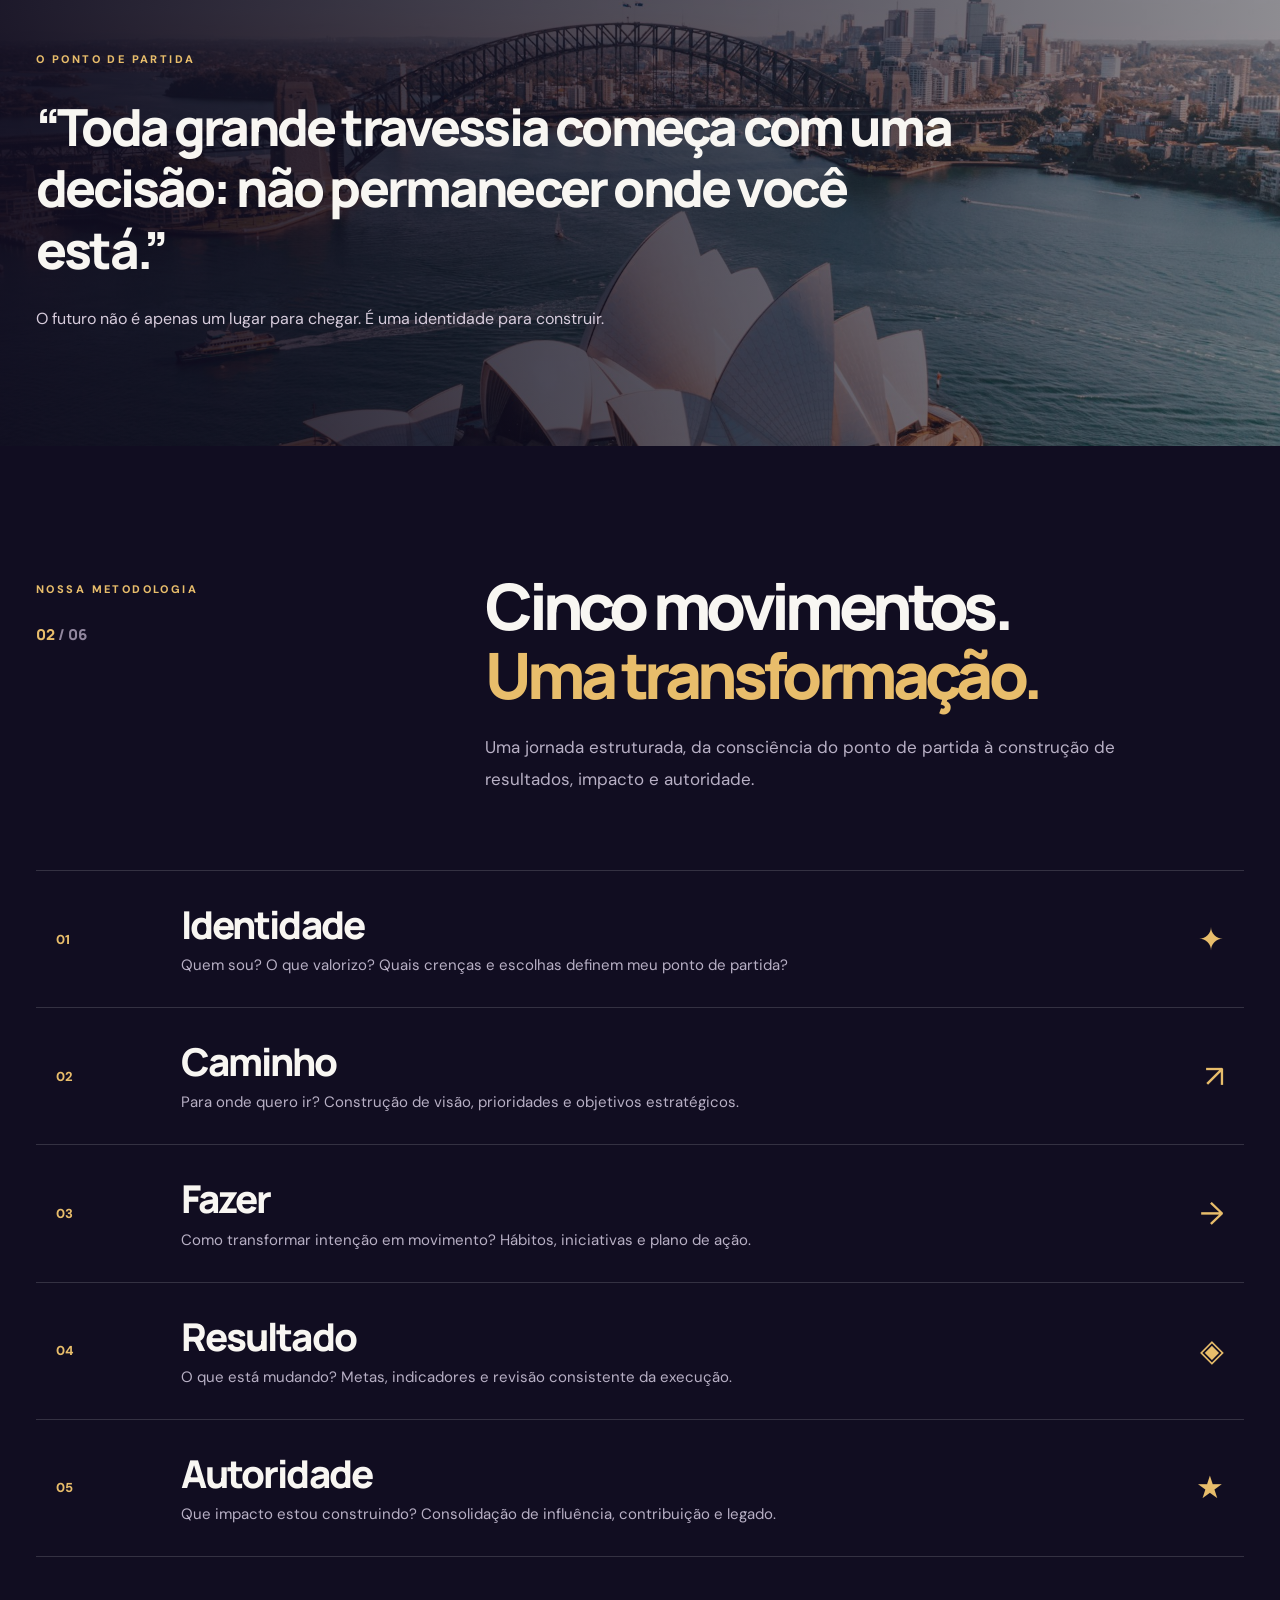
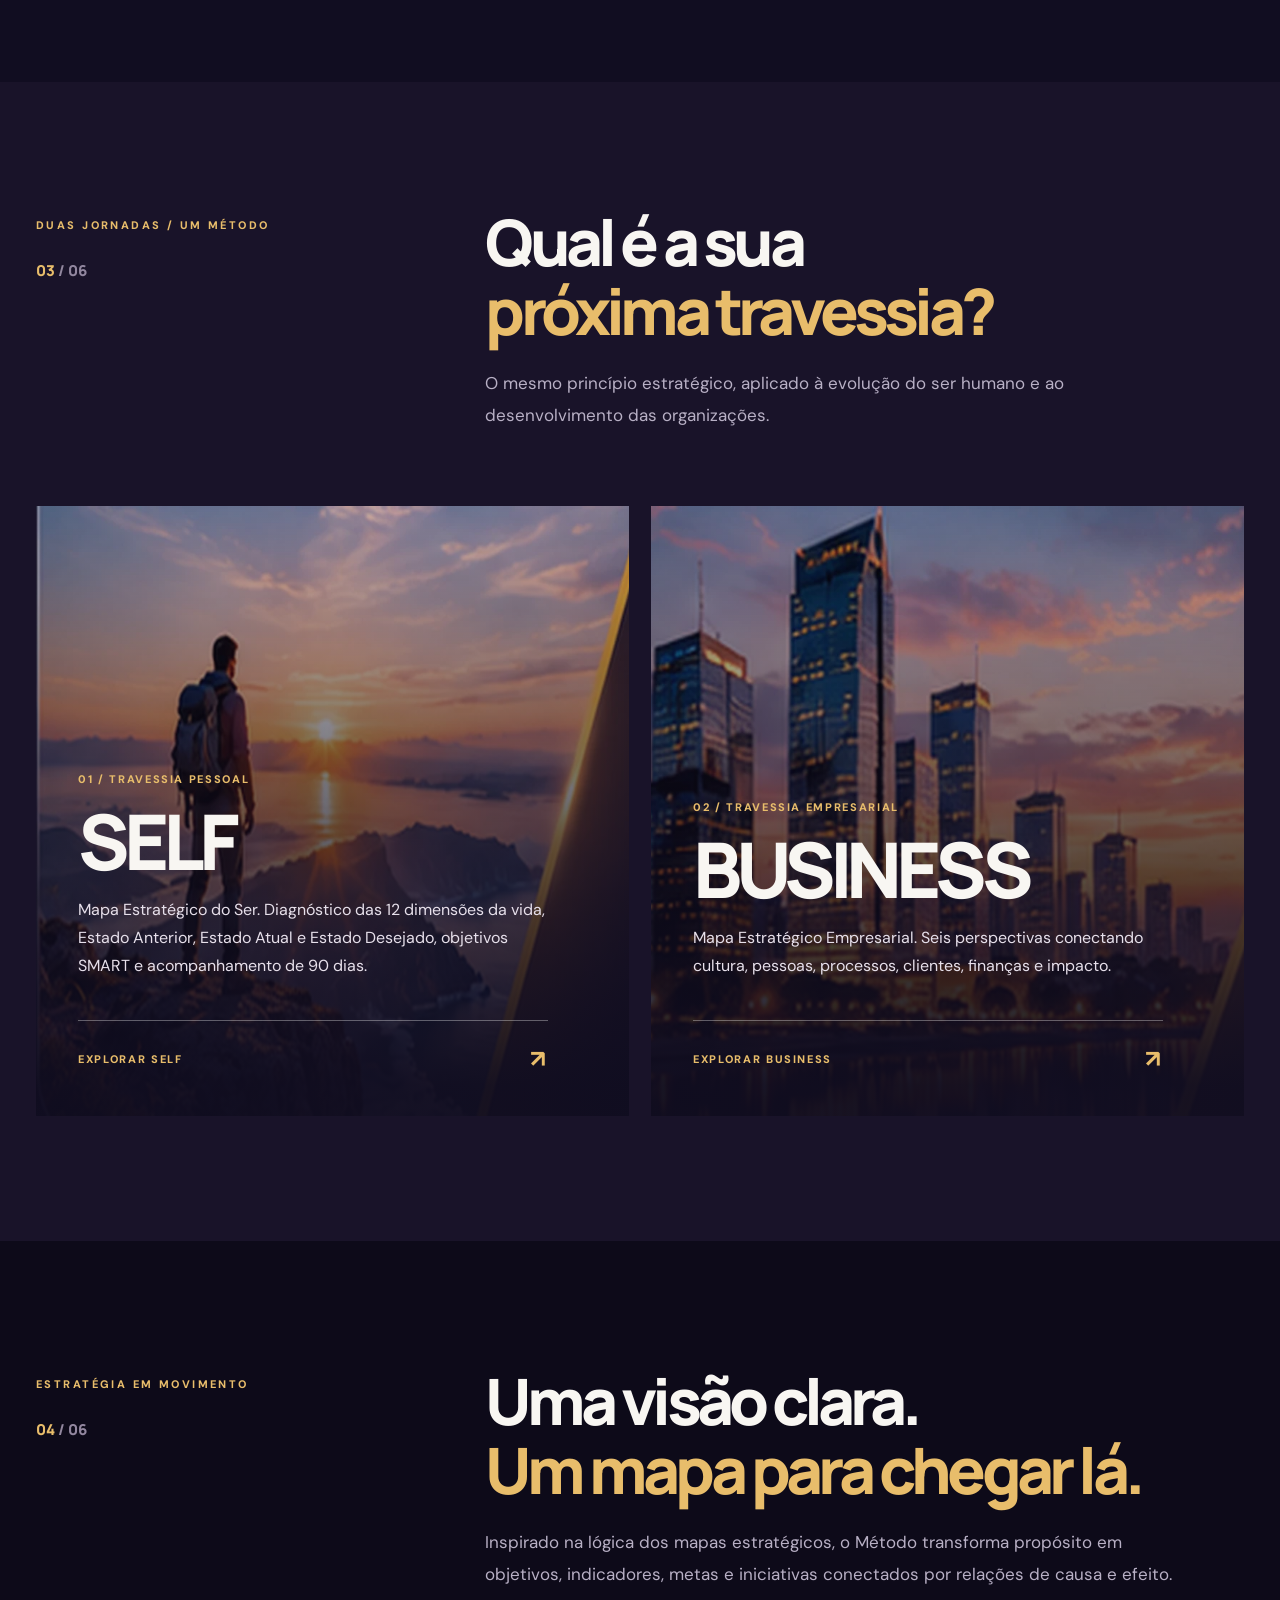
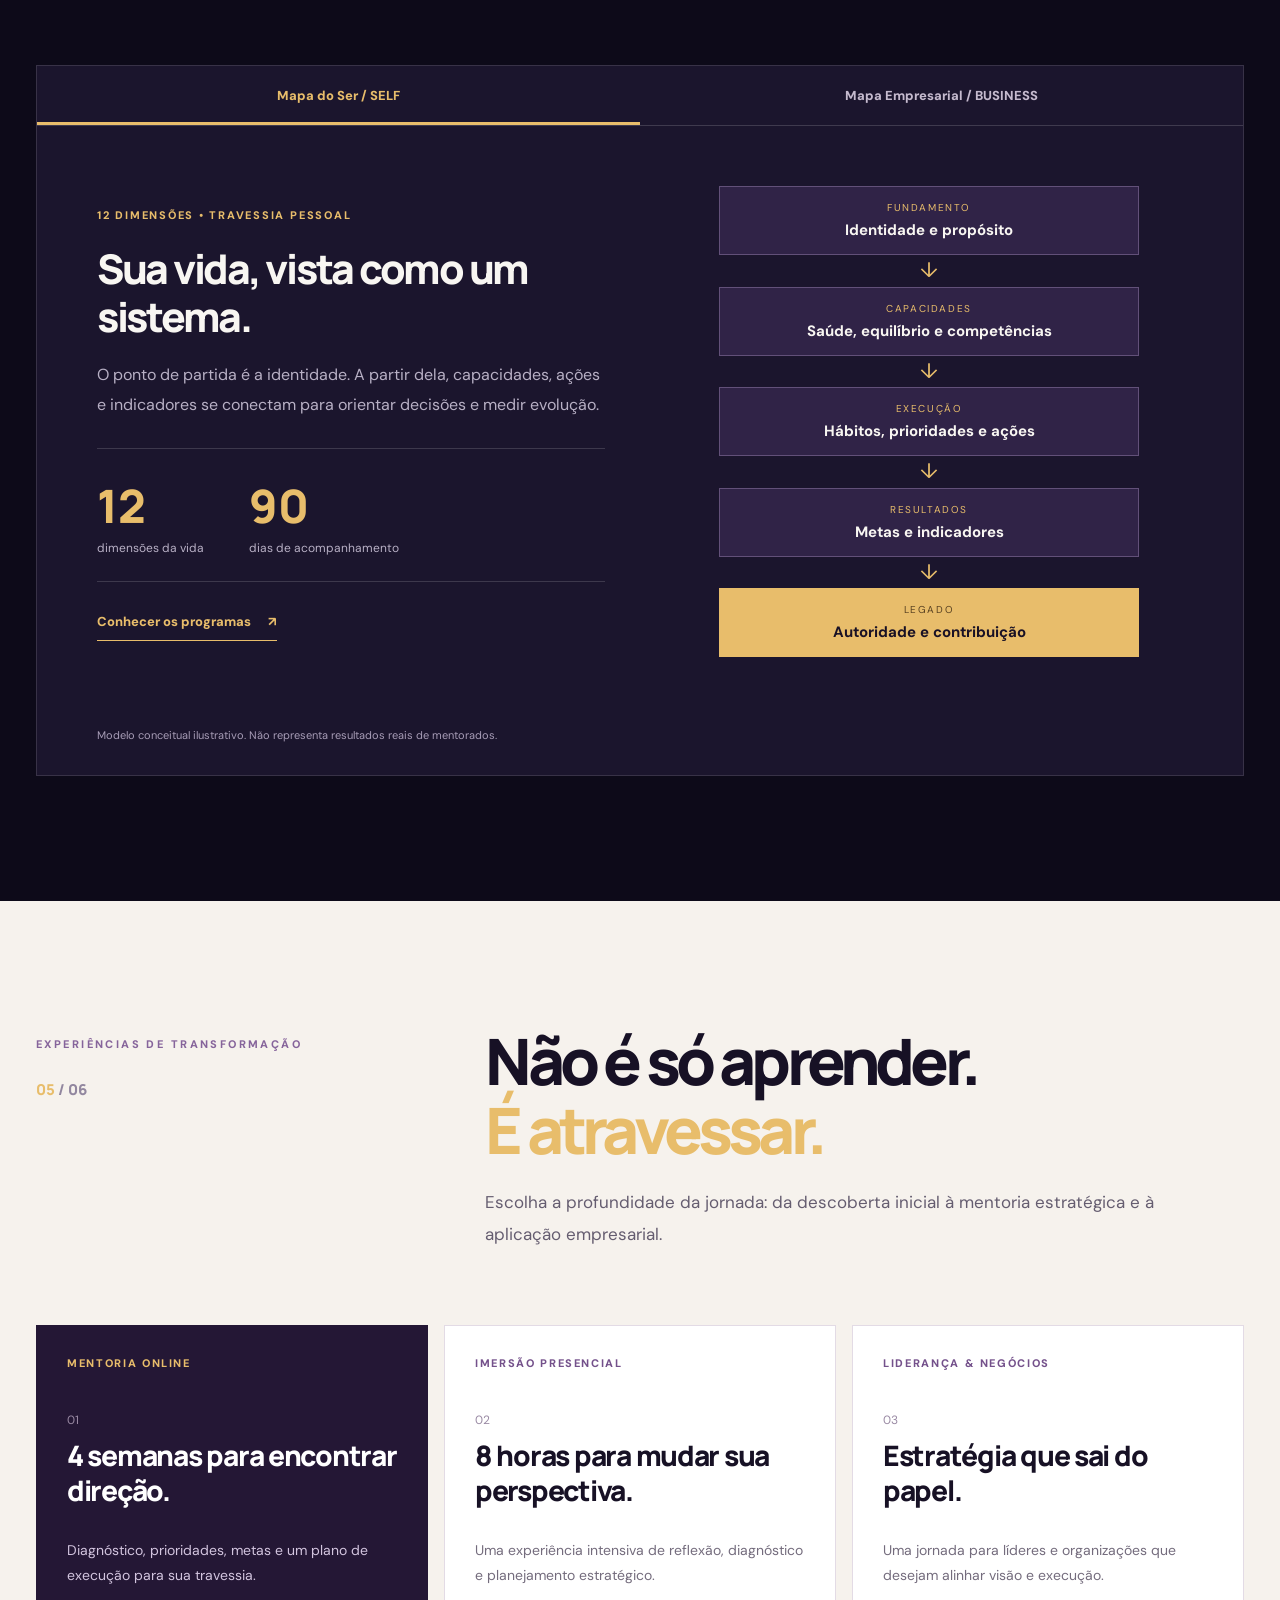
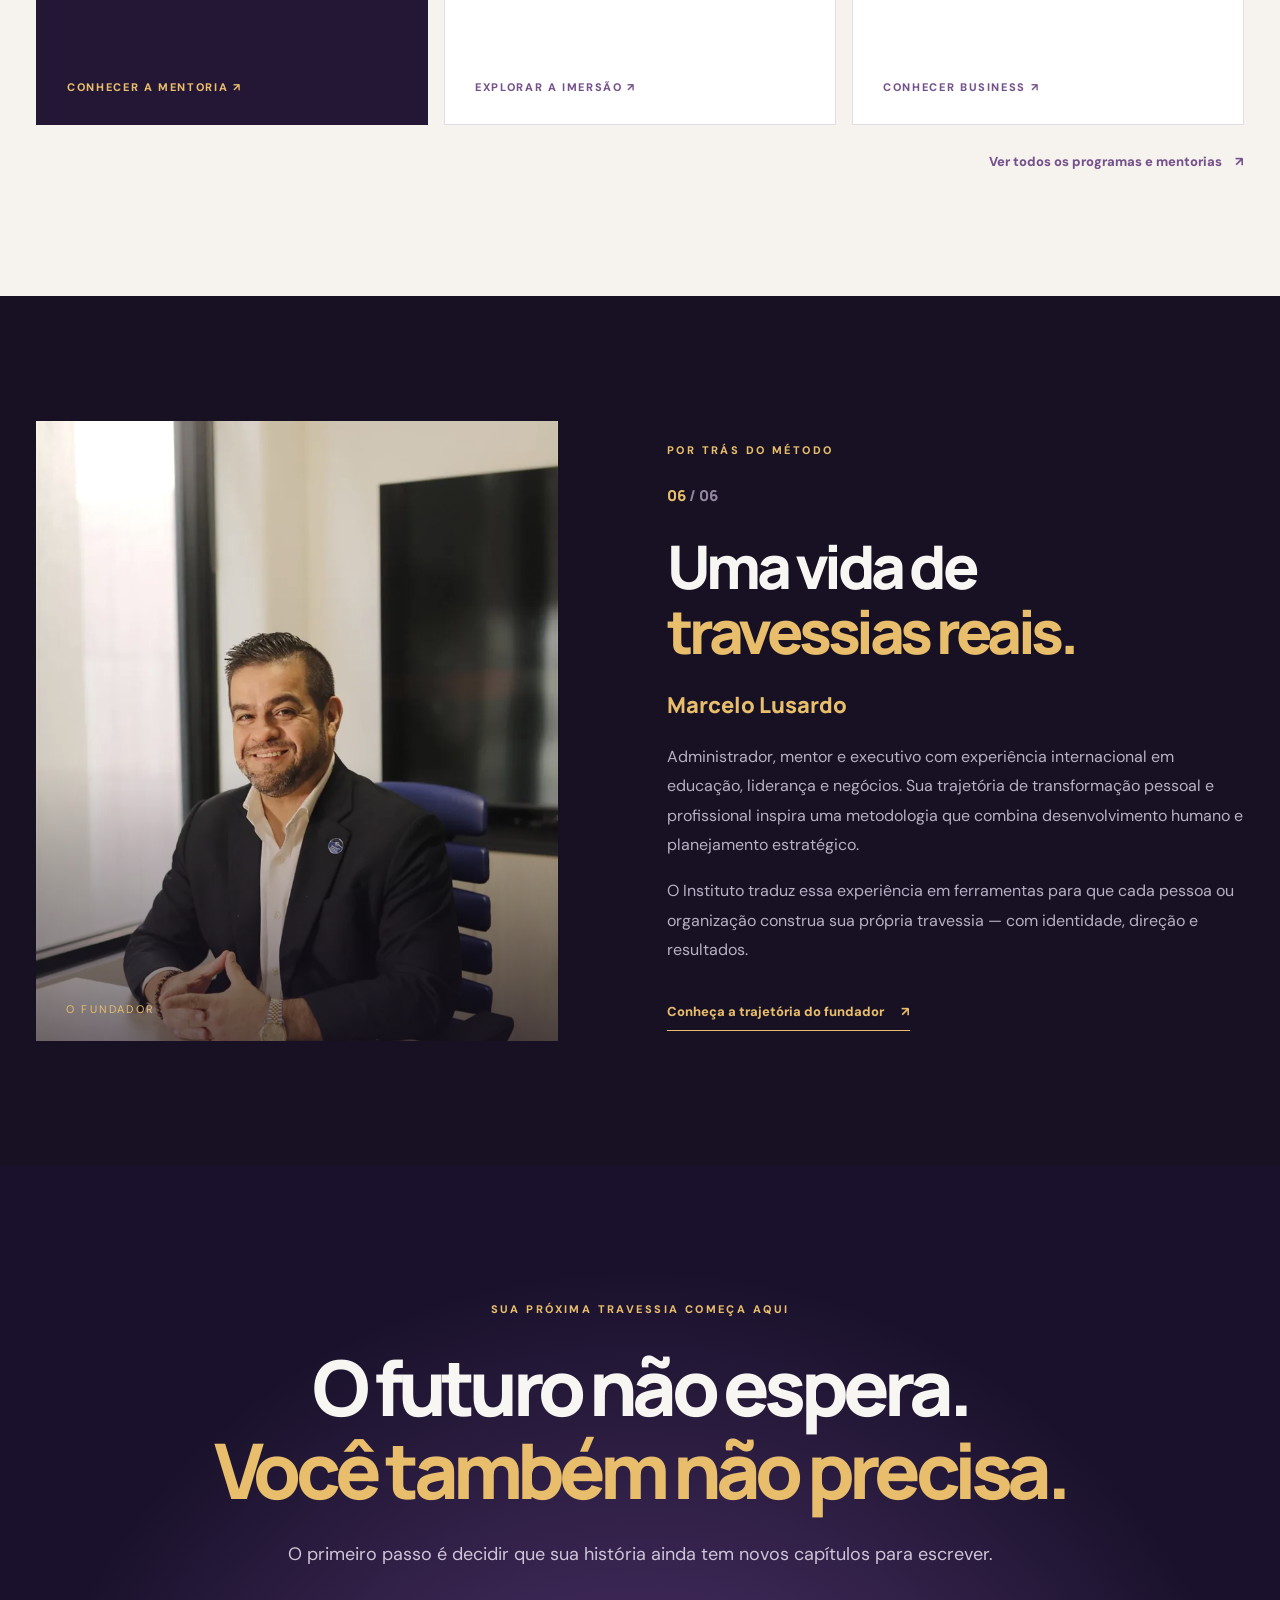
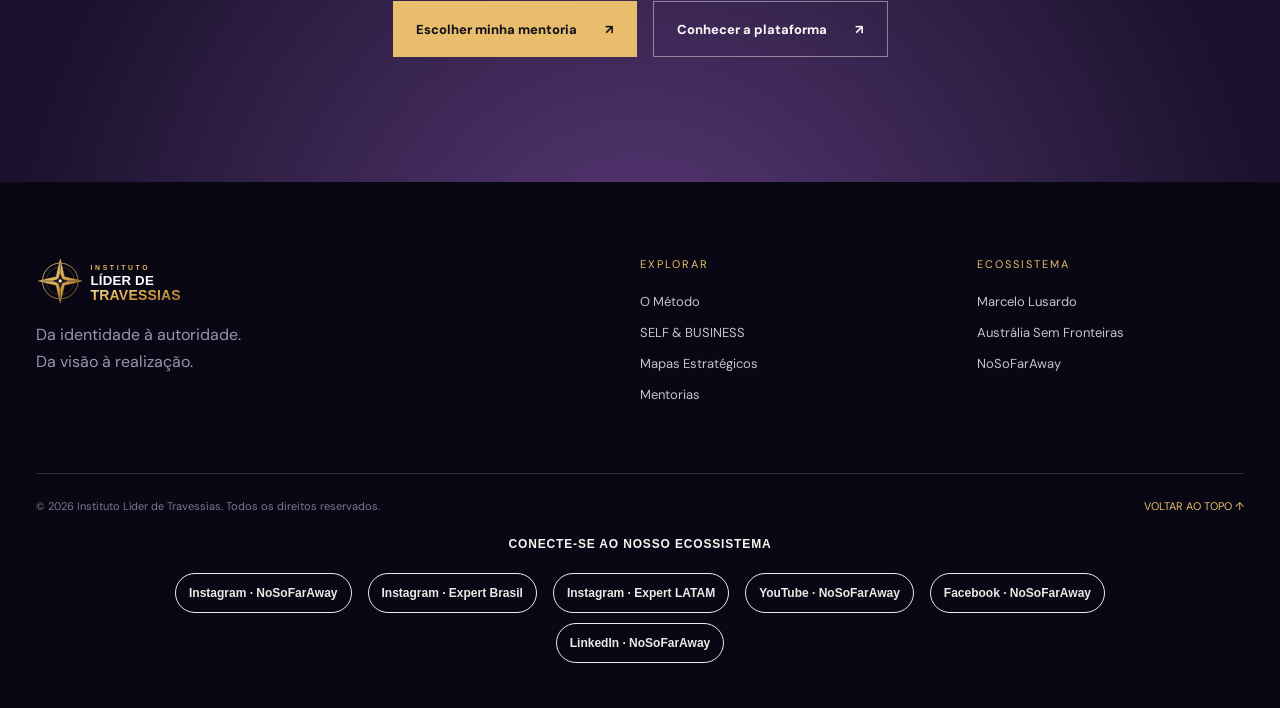
==== commit 627494d1: "Add official ecosystem social media links to site footer" ====
--- a/index.html
+++ b/index.html
@@ -1,13 +1,15 @@
-<!doctype html><html lang="pt-BR"><head><meta charset="utf-8"><meta name="viewport" content="width=device-width,initial-scale=1"><meta name="robots" content="noindex,nofollow"><title>Instituto Líder de Travessias | Método, Mentorias e Mapas Estratégicos</title><link rel="preconnect" href="https://fonts.googleapis.com"><link href="https://fonts.googleapis.com/css2?family=Inter:wght@400;500;600;700;800;900&display=swap" rel="stylesheet"><link rel="stylesheet" href="assets/site.css"><style id="social-ecosystem-style">.ecosystem-social{display:flex;flex-wrap:wrap;align-items:center;justify-content:center;gap:10px 16px;margin:20px auto;max-width:1050px}.ecosystem-social a{display:inline-flex;align-items:center;min-height:40px;padding:8px 13px;border:1px solid currentColor;border-radius:999px;color:inherit;text-decoration:none;font:600 12px/1.4 Inter,Arial,sans-serif;opacity:.95}.ecosystem-social a:hover,.ecosystem-social a:focus-visible{background:rgba(180,142,78,.18);text-decoration:underline}.ecosystem-social-title{text-align:center;font:700 12px/1.5 Inter,Arial,sans-serif;letter-spacing:.07em;text-transform:uppercase;margin:22px 0 8px}@media(max-width:600px){.ecosystem-social{gap:8px}.ecosystem-social a{font-size:11px;padding:8px 10px}}</style></head><body><header class="top"><div class="wrap"><a href="index.html"><img class="logo" src="assets/img/logo-instituto.svg" alt="Instituto Líder de Travessias"></a><button class="menu-toggle" onclick="document.querySelector('.nav').classList.toggle('open')">Menu</button><nav class="nav"><a href="index.html#metodo">O Método</a><a href="index.html#jornadas">SELF e BUSINESS</a><a href="mentorias/index.html">Mentorias</a><a href="index.html#mapas">Mapas Estratégicos</a><a href="https://projeto-mentoria-travessias.vercel.app/" target="_blank" rel="noopener">Plataforma</a></nav></div></header><main><section class="hero" id="inicio"><div class="wrap"><div class="eyebrow">Desenvolvimento pessoal, liderança e estratégia</div><h1>Da Identidade à Autoridade.<br><span>Da Visão à Realização.</span></h1><p>Diagnóstico, estratégia e execução para pessoas, líderes e empresas que desejam evoluir com direção, consistência e resultados mensuráveis.</p><div class="actions"><a class="btn" href="mentorias/index.html">Conhecer mentorias</a><a class="btn outline" href="#metodo">Explorar o Método</a></div></div></section>
-<section class="section values-section" id="instituto"><div class="wrap"><span class="eyebrow">O que orienta o Instituto</span><h2>Visão, missão e valores</h2><div class="grid three"><article class="card"><span class="pill">Missão</span><h3>Transformar potencial em direção</h3><p>Apoiar pessoas, líderes e organizações a diagnosticar sua realidade, construir estratégias e executar travessias com propósito e indicadores claros.</p></article><article class="card"><span class="pill">Visão</span><h3>Ser referência em travessias estratégicas</h3><p>Consolidar uma metodologia de desenvolvimento humano e empresarial que una identidade, estratégia, ação, resultados e legado.</p></article><article class="card"><span class="pill">Valores</span><h3>Os princípios da jornada</h3><p>Integridade, responsabilidade, autoconhecimento, coragem, aprendizado contínuo, disciplina, serviço e resultados sustentáveis.</p></article></div><p class="disclaimer">Textos institucionais propostos para validação do fundador antes da publicação definitiva.</p></div></section><section class="section dark" id="jornadas"><div class="wrap"><span class="eyebrow">Duas aplicações, um mesmo propósito</span><h2>Qual é a sua travessia?</h2><p class="lead">Uma metodologia que conecta diagnóstico, planejamento, execução e potencialização de resultados.</p><div class="grid two"><article class="photo-card self"><span class="eyebrow">Travessia pessoal</span><h2>SELF: Mapa Estratégico do Ser</h2><p>Diagnóstico das 12 dimensões da vida, Estado Anterior, Estado Atual e Estado Desejado, objetivos SMART, indicadores e acompanhamento de 90 dias.</p><a href="mentorias/index.html#self">Conhecer mentorias pessoais →</a></article><article class="photo-card business"><span class="eyebrow">Travessia empresarial</span><h2>BUSINESS: Estratégia que gera execução</h2><p>Seis perspectivas estratégicas para alinhar liderança, equipes, processos, mercado e resultados mensuráveis.</p><a href="mentorias/index.html#business">Conhecer programas empresariais →</a></article></div></div></section>
-<section class="section" id="metodo"><div class="wrap"><span class="eyebrow">A metodologia</span><h2>Da identidade à autoridade</h2><p class="lead">Cinco movimentos que organizam a transformação em uma jornada com direção, execução e avaliação contínua.</p><div class="steps"><div class="step"><span class="eyebrow">01</span><strong>Identidade</strong><small>Reconhecer valores, crenças e o ponto de partida.</small></div><div class="step"><span class="eyebrow">02</span><strong>Caminho</strong><small>Definir visão, objetivos e direção.</small></div><div class="step"><span class="eyebrow">03</span><strong>Fazer</strong><small>Transformar objetivos em iniciativas e execução.</small></div><div class="step"><span class="eyebrow">04</span><strong>Resultado</strong><small>Medir evolução com indicadores e metas.</small></div><div class="step"><span class="eyebrow">05</span><strong>Autoridade</strong><small>Consolidar impacto, influência e legado.</small></div></div></div></section>
-<section class="section light" id="mapas"><div class="wrap"><span class="eyebrow">Ferramentas exclusivas do Método</span><h2>Mapas Estratégicos que conectam visão e execução</h2><p class="lead">O método traduz identidade, missão, visão e valores em objetivos estratégicos, indicadores, metas e iniciativas. Cada camada influencia a próxima por relações de causa e efeito.</p><div class="grid two"><article class="map enhanced"><span class="pill">SELF</span><h3>Mapa Estratégico do Ser</h3><p class="muted">Do Estado Anterior ao Estado Atual e ao Estado Desejado, com 12 dimensões e acompanhamento de 90 dias.</p><div class="strategy-flow"><div class="flow-node"><small>Fundamento</small><strong>Identidade, valores e propósito</strong></div><div class="flow-arrow" aria-hidden="true">↓</div><div class="flow-node"><small>Capacidades</small><strong>Saúde, equilíbrio e competências</strong></div><div class="flow-arrow" aria-hidden="true">↓</div><div class="flow-node"><small>Execução</small><strong>Hábitos, prioridades e plano 5W2H</strong></div><div class="flow-arrow" aria-hidden="true">↓</div><div class="flow-node"><small>Resultados</small><strong>Metas de vida e indicadores de evolução</strong></div><div class="flow-arrow" aria-hidden="true">↓</div><div class="flow-node"><small>Autoridade</small><strong>Contribuição, influência e legado</strong></div></div><h4>As 12 dimensões da travessia pessoal</h4><div class="dimensions"><div class="dimension"><span>01</span>Essência, identidade e propósito</div><div class="dimension"><span>02</span>Mente, emoções e crenças</div><div class="dimension"><span>03</span>Saúde, corpo e energia</div><div class="dimension"><span>04</span>Família e relacionamentos</div><div class="dimension"><span>05</span>Conhecimento e competências</div><div class="dimension"><span>06</span>Carreira e realização</div><div class="dimension"><span>07</span>Finanças e patrimônio</div><div class="dimension"><span>08</span>Espiritualidade e valores</div><div class="dimension"><span>09</span>Qualidade de vida e lazer</div><div class="dimension"><span>10</span>Contribuição e legado</div><div class="dimension"><span>11</span>Ambiente e organização</div><div class="dimension"><span>12</span>Travessias e experiências</div></div><p class="disclaimer">Estrutura demonstrativa para discussão metodológica. A nomenclatura definitiva das 12 dimensões deve ser conferida com o Manual Mestre.</p><a class="link" href="mentorias/index.html#self">Explorar mentoria SELF →</a></article><article class="map enhanced"><span class="pill">BUSINESS</span><h3>Mapa Estratégico Empresarial</h3><p class="muted">Do diagnóstico organizacional à visão estratégica, com seis perspectivas integradas.</p><div class="strategy-flow"><div class="flow-node"><small>Fundamento</small><strong>Cultura, liderança e competências</strong></div><div class="flow-arrow" aria-hidden="true">↓</div><div class="flow-node"><small>Capacidades</small><strong>Inovação e processos internos</strong></div><div class="flow-arrow" aria-hidden="true">↓</div><div class="flow-node"><small>Mercado</small><strong>Experiência, relacionamento e valor ao cliente</strong></div><div class="flow-arrow" aria-hidden="true">↓</div><div class="flow-node"><small>Resultados</small><strong>Receita, margem, eficiência e crescimento</strong></div><div class="flow-arrow" aria-hidden="true">↓</div><div class="flow-node"><small>Legado</small><strong>Impacto, sustentabilidade e continuidade</strong></div></div><h4>As seis perspectivas empresariais</h4><div class="dimensions"><div class="dimension"><span>01</span>Pessoas e cultura</div><div class="dimension"><span>02</span>Aprendizagem e inovação</div><div class="dimension"><span>03</span>Processos internos</div><div class="dimension"><span>04</span>Clientes e mercado</div><div class="dimension"><span>05</span>Resultados financeiros</div><div class="dimension"><span>06</span>Impacto e sustentabilidade</div></div><p class="disclaimer">Modelo ilustrativo adaptado ao contexto empresarial. Objetivos, perspectivas e pesos são definidos no diagnóstico.</p><a class="link" href="mentorias/index.html#business">Explorar programa BUSINESS →</a></article></div></div></section>
-<section class="section" id="ferramentas"><div class="wrap"><span class="eyebrow">Diagnóstico e acompanhamento</span><h2>Do diagnóstico ao Painel de Bordo</h2><p class="lead">Uma visão integrada do progresso com indicadores de execução e resultado. Selecione uma jornada para visualizar um exemplo de acompanhamento.</p><div class="tool-tabs" role="group" aria-label="Escolher jornada"><button type="button" class="tool-tab active" data-model="self" aria-pressed="true">Painel SELF</button><button type="button" class="tool-tab" data-model="business" aria-pressed="false">Painel BUSINESS</button></div><div class="demo-banner">Dados fictícios para demonstração da interface. Não representam resultados reais de clientes.</div><div class="dashboard"><div class="dashboard-head"><div><span class="eyebrow">Painel de 90 dias</span><h3 id="dash-title">Evolução da travessia pessoal</h3><p id="dash-sub">Indicadores exemplificativos de execução e equilíbrio das dimensões</p></div><div class="dashboard-tag">Simulação</div></div><div class="kpis"><div class="kpi"><small id="kpi1-label">Índice de evolução</small><strong id="kpi1">68%</strong><span>Exemplo</span></div><div class="kpi"><small id="kpi2-label">Metas no prazo</small><strong id="kpi2">7/10</strong><span>Exemplo</span></div><div class="kpi"><small id="kpi3-label">Ações concluídas</small><strong id="kpi3">18/24</strong><span>Exemplo</span></div><div class="kpi"><small id="kpi4-label">Progresso em 90 dias</small><strong id="kpi4">+22 p.p.</strong><span>Exemplo</span></div></div><div class="grid two"><div class="chart-card"><h4>Indicadores por dimensão</h4><div id="bars" class="bars" aria-label="Gráfico de barras demonstrativo"></div></div><div class="chart-card"><h4>Trajetória de evolução</h4><svg id="trend" viewBox="0 0 460 230" role="img" aria-label="Gráfico demonstrativo de evolução em 90 dias"><line x1="40" y1="185" x2="430" y2="185" stroke="#ccc5dd"/><line x1="40" y1="35" x2="40" y2="185" stroke="#ccc5dd"/><g id="trend-data"></g><text x="40" y="210" font-size="13" fill="#625b7b">Dia 0</text><text x="205" y="210" font-size="13" fill="#625b7b">Dia 45</text><text x="385" y="210" font-size="13" fill="#625b7b">Dia 90</text></svg><p class="disclaimer">Pontuação normalizada de 0 a 100 apenas para ilustrar a leitura do painel.</p></div></div></div><div class="grid three tool-grid"><article class="card"><h3>Diagnóstico e prontidão</h3><p>Roda das 12 Travessias, 70 perguntas diagnósticas, SWOT e Assessment de Prontidão para a Travessia.</p></article><article class="card"><h3>Planejamento estratégico</h3><p>Missão, visão, valores, Estado Anterior, Estado Atual, Estado Desejado, objetivos SMART, mapa de causalidade, KPIs, metas e plano 5W2H.</p></article><article class="card"><h3>Execução e revisão</h3><p>Painel de 90 dias, metas, rituais de revisão, indicadores de tendência e resultado, e dossiê do mentorado.</p></article></div><p class="disclaimer">As ferramentas acima descrevem a proposta metodológica. Esta página demonstra a experiência visual, mas não executa avaliações, salva respostas ou substitui o aplicativo autenticado.</p></div></section><section class="section" id="programas"><div class="wrap"><span class="eyebrow">Escolha sua jornada</span><h2>Programas e mentorias</h2><div class="grid three"><article class="card"><span class="pill">Primeiro contato</span><h3>Encontro introdutório em grupo</h3><p>Conheça os fundamentos do Método e identifique sua travessia prioritária.</p><div class="price">R$ 97</div><a class="link" href="mentorias/index.html#introdutorio">Conhecer o encontro →</a></article><article class="card"><span class="pill">Mentoria online</span><h3>Mentoria de 4 semanas</h3><p>Diagnóstico, direção estratégica, plano de ação e acompanhamento inicial.</p><a class="link" href="mentoria-4-semanas/index.html">Conhecer a mentoria →</a></article><article class="card"><span class="pill">Aprofundamento</span><h3>Programas avançados</h3><p>Mentorias de 8 e 12 semanas, imersões, Elite e programas empresariais.</p><a class="link" href="mentorias/index.html#avancados">Explorar programas →</a></article></div></div></section>
-<section class="band"><div class="wrap mentor"><img src="assets/img/mentor.webp" alt="Marcelo Lusardo, fundador do Instituto"><div><span class="eyebrow">O fundador</span><h2>Marcelo Lusardo</h2><p>Administrador, mentor e executivo com trajetória internacional. O Instituto organiza sua experiência em uma metodologia de planejamento e desenvolvimento pessoal e empresarial.</p><a class="btn" href="https://www.marcelolusardo.com.br/">Conhecer a trajetória</a></div></div></section>
-<section class="section light"><div class="wrap"><span class="eyebrow">Além das fronteiras</span><h2>Conexões e travessias globais</h2><p class="lead">Austrália Sem Fronteiras é o movimento de conexão internacional do ecossistema, aberto a diferentes países, culturas e oportunidades.</p><a class="btn" href="https://www.australiasemfronteiras.com.br/">Conhecer o movimento</a></div></section></main><footer class="foot"><div class="wrap"><strong>Instituto Líder de Travessias</strong><p>Estratégia para pessoas, líderes e empresas. Método criado por Marcelo Lusardo.</p><a href="https://www.marcelolusardo.com.br/">Conheça o fundador</a> · <a href="https://www.australiasemfronteiras.com.br/">Austrália Sem Fronteiras</a></div><div class="ecosystem-social-title">Conecte-se ao nosso ecossistema</div><nav class="ecosystem-social" aria-label="Redes sociais do ecossistema"><a href="https://www.instagram.com/nsfa_br/" target="_blank" rel="noopener noreferrer">Instagram · NoSoFarAway</a><a href="https://www.instagram.com/experteducationbr/" target="_blank" rel="noopener noreferrer">Instagram · Expert Brasil</a><a href="https://www.instagram.com/expertedu.latam/" target="_blank" rel="noopener noreferrer">Instagram · Expert LATAM</a><a href="https://www.youtube.com/@nsfa_br/videos" target="_blank" rel="noopener noreferrer">YouTube · NoSoFarAway</a><a href="https://www.facebook.com/nsfabr" target="_blank" rel="noopener noreferrer">Facebook · NoSoFarAway</a><a href="https://www.linkedin.com/company/nsfabr" target="_blank" rel="noopener noreferrer">LinkedIn · NoSoFarAway</a></nav></footer><script>
-(function(){
- const sets={self:{title:'Evolução da travessia pessoal',sub:'Indicadores exemplificativos de execução e equilíbrio das dimensões',labels:['Índice de evolução','Metas no prazo','Ações concluídas','Progresso em 90 dias'],values:['68%','7/10','18/24','+22 p.p.'],bars:[['Saúde e energia',72],['Família e relações',81],['Carreira e realização',64],['Finanças pessoais',52],['Propósito e valores',78]],trend:[42,48,53,61,68]},business:{title:'Evolução da travessia empresarial',sub:'Indicadores exemplificativos de gestão e execução estratégica',labels:['Execução do plano','Objetivos no prazo','Iniciativas concluídas','Evolução de eficiência'],values:['74%','9/12','22/30','+16 p.p.'],bars:[['Pessoas e cultura',70],['Processos internos',61],['Clientes e mercado',79],['Resultados financeiros',66],['Inovação',55]],trend:[47,54,59,66,74]}};
- function render(kind){const d=sets[kind];document.getElementById('dash-title').textContent=d.title;document.getElementById('dash-sub').textContent=d.sub;for(let i=1;i<=4;i++){document.getElementById('kpi'+i+'-label').textContent=d.labels[i-1];document.getElementById('kpi'+i).textContent=d.values[i-1]};document.getElementById('bars').innerHTML=d.bars.map(([name,val])=>'<div><div class="bar-label"><span>'+name+'</span><strong>'+val+'%</strong></div><div class="bar-track"><div class="bar-fill" style="width:'+val+'%"></div></div></div>').join('');const points=d.trend.map((v,i)=>(40+i*97.5)+','+(185-v*1.5)).join(' ');document.getElementById('trend-data').innerHTML='<polyline points="'+points+'" fill="none" stroke="#654c9a" stroke-width="5" stroke-linejoin="round" stroke-linecap="round"/>'+d.trend.map((v,i)=>'<circle cx="'+(40+i*97.5)+'" cy="'+(185-v*1.5)+'" r="6" fill="#d6a84d" stroke="#fff" stroke-width="2"/>').join('');document.querySelectorAll('.tool-tab').forEach(b=>{const active=b.dataset.model===kind;b.classList.toggle('active',active);b.setAttribute('aria-pressed',active?'true':'false')})}
- document.querySelectorAll('.tool-tab').forEach(b=>b.addEventListener('click',()=>render(b.dataset.model)));render('self');
-})();
-</script></body></html>+<!doctype html>
+<html lang="pt-BR"><head><meta charset="utf-8"><meta name="viewport" content="width=device-width,initial-scale=1"><meta name="robots" content="noindex,nofollow"><meta name="theme-color" content="#0d0a19"><meta name="description" content="Instituto Líder de Travessias. Identidade, estratégia e execução para pessoas, líderes e empresas. Conheça o Método de Marcelo Lusardo."><title>Instituto Líder de Travessias — Sua próxima grande travessia</title><link rel="preconnect" href="https://fonts.googleapis.com"><link rel="preconnect" href="https://fonts.gstatic.com" crossorigin><link href="https://fonts.googleapis.com/css2?family=DM+Sans:wght@400;500;600;700;800&family=Manrope:wght@400;500;600;700;800&display=swap" rel="stylesheet"><link rel="stylesheet" href="assets/cinema.css"><style id="social-ecosystem-style">.ecosystem-social{display:flex;flex-wrap:wrap;align-items:center;justify-content:center;gap:10px 16px;margin:20px auto;max-width:1050px}.ecosystem-social a{display:inline-flex;align-items:center;min-height:40px;padding:8px 13px;border:1px solid currentColor;border-radius:999px;color:inherit;text-decoration:none;font:600 12px/1.4 Inter,Arial,sans-serif;opacity:.95}.ecosystem-social a:hover,.ecosystem-social a:focus-visible{background:rgba(180,142,78,.18);text-decoration:underline}.ecosystem-social-title{text-align:center;font:700 12px/1.5 Inter,Arial,sans-serif;letter-spacing:.07em;text-transform:uppercase;margin:22px 0 8px}@media(max-width:600px){.ecosystem-social{gap:8px}.ecosystem-social a{font-size:11px;padding:8px 10px}}</style></head>
+<body><a class="skip" href="#conteudo">Ir para conteúdo</a><header class="header" id="topo"><div class="container header-inner"><a class="brand" href="index.html" aria-label="Instituto Líder de Travessias, início"><img src="assets/img/logo-instituto.svg" alt="Instituto Líder de Travessias"></a><button class="nav-toggle" id="nav-toggle" aria-expanded="false" aria-controls="nav">Menu <span aria-hidden="true">☰</span></button><nav class="nav" id="nav" aria-label="Navegação principal"><a href="#manifesto">O Instituto</a><a href="#metodo">O Método</a><a href="#jornadas">SELF & BUSINESS</a><a href="#mapas">Mapas Estratégicos</a><a href="mentorias/index.html">Mentorias</a><a class="nav-cta" href="#comecar">Comece sua travessia <span aria-hidden="true">↗</span></a></nav></div></header>
+<main id="conteudo">
+<section class="hero" id="inicio"><div class="hero-image" aria-hidden="true"></div><div class="hero-glow" aria-hidden="true"></div><div class="container hero-content"><div class="hero-label"><span class="label-line"></span> INSTITUTO LÍDER DE TRAVESSIAS <span class="label-index">01 / 05</span></div><p class="hero-overline">A vida não muda por acaso.</p><h1>Grandes destinos<br>exigem <em>grandes</em><br><span>travessias.</span></h1><p class="hero-description">Transforme quem você é, defina aonde quer chegar e construa o caminho. Um método que conecta identidade, estratégia e ação para transformar visão em resultados.</p><div class="hero-actions"><a class="button button-gold" href="#jornadas">Descubra sua travessia <span>↗</span></a><a class="button button-ghost" href="#metodo"><span class="play-icon">↘</span> Conheça o Método</a></div></div><div class="hero-bottom container"><span>IDENTIDADE • CAMINHO • FAZER • RESULTADO • AUTORIDADE</span><a href="#manifesto">EXPLORE A EXPERIÊNCIA <span aria-hidden="true">↓</span></a></div></section>
+<section class="statement" id="manifesto"><div class="container statement-grid"><div><p class="kicker">O INSTITUTO / NOSSA ESSÊNCIA</p><p class="section-number">01 <span>/ 06</span></p></div><div><h2>Você não precisa apenas de um novo plano.<br><em>Precisa de uma nova direção.</em></h2><p>Uma travessia pode ser a reconstrução de uma carreira, a evolução de uma empresa, uma decisão de vida ou a busca por mais significado. O Instituto Líder de Travessias nasce para organizar essa transformação com clareza, método e indicadores.</p><div class="statement-tags"><span>Autoconhecimento</span><span>Estratégia</span><span>Execução</span><span>Legado</span></div></div></div></section>
+<section class="cinema-break"><div class="break-image"></div><div class="container break-content"><span class="kicker">O PONTO DE PARTIDA</span><blockquote>“Toda grande travessia começa com uma decisão: não permanecer onde você está.”</blockquote><p>O futuro não é apenas um lugar para chegar. É uma identidade para construir.</p></div></section>
+<section class="method section" id="metodo"><div class="container"><div class="section-head"><div><p class="kicker">NOSSA METODOLOGIA</p><p class="section-number">02 <span>/ 06</span></p></div><div><h2>Cinco movimentos.<br><em>Uma transformação.</em></h2><p>Uma jornada estruturada, da consciência do ponto de partida à construção de resultados, impacto e autoridade.</p></div></div><div class="method-list"><article class="method-item"><span class="method-num">01</span><div><h3>Identidade</h3><p>Quem sou? O que valorizo? Quais crenças e escolhas definem meu ponto de partida?</p></div><span class="method-symbol">✦</span></article><article class="method-item"><span class="method-num">02</span><div><h3>Caminho</h3><p>Para onde quero ir? Construção de visão, prioridades e objetivos estratégicos.</p></div><span class="method-symbol">↗</span></article><article class="method-item"><span class="method-num">03</span><div><h3>Fazer</h3><p>Como transformar intenção em movimento? Hábitos, iniciativas e plano de ação.</p></div><span class="method-symbol">→</span></article><article class="method-item"><span class="method-num">04</span><div><h3>Resultado</h3><p>O que está mudando? Metas, indicadores e revisão consistente da execução.</p></div><span class="method-symbol">◈</span></article><article class="method-item"><span class="method-num">05</span><div><h3>Autoridade</h3><p>Que impacto estou construindo? Consolidação de influência, contribuição e legado.</p></div><span class="method-symbol">★</span></article></div></div></section>
+<section class="journeys section" id="jornadas"><div class="container"><div class="section-head"><div><p class="kicker">DUAS JORNADAS / UM MÉTODO</p><p class="section-number">03 <span>/ 06</span></p></div><div><h2>Qual é a sua<br><em>próxima travessia?</em></h2><p>O mesmo princípio estratégico, aplicado à evolução do ser humano e ao desenvolvimento das organizações.</p></div></div><div class="journey-grid"><a class="journey-card" href="mentorias/index.html#self"><div class="journey-bg journey-self"></div><div class="journey-content"><span class="journey-id">01 / TRAVESSIA PESSOAL</span><h3>SELF</h3><p>Mapa Estratégico do Ser. Diagnóstico das 12 dimensões da vida, Estado Anterior, Estado Atual e Estado Desejado, objetivos SMART e acompanhamento de 90 dias.</p><span class="journey-link">EXPLORAR SELF <span>↗</span></span></div></a><a class="journey-card" href="mentorias/index.html#business"><div class="journey-bg journey-business"></div><div class="journey-content"><span class="journey-id">02 / TRAVESSIA EMPRESARIAL</span><h3>BUSINESS</h3><p>Mapa Estratégico Empresarial. Seis perspectivas conectando cultura, pessoas, processos, clientes, finanças e impacto.</p><span class="journey-link">EXPLORAR BUSINESS <span>↗</span></span></div></a></div></div></section>
+<section class="maps section" id="mapas"><div class="container"><div class="section-head"><div><p class="kicker">ESTRATÉGIA EM MOVIMENTO</p><p class="section-number">04 <span>/ 06</span></p></div><div><h2>Uma visão clara.<br><em>Um mapa para chegar lá.</em></h2><p>Inspirado na lógica dos mapas estratégicos, o Método transforma propósito em objetivos, indicadores, metas e iniciativas conectados por relações de causa e efeito.</p></div></div><div class="map-shell"><div class="map-tabs" role="tablist" aria-label="Escolha o mapa estratégico"><button class="map-tab active" role="tab" aria-selected="true" data-map="self">Mapa do Ser / SELF</button><button class="map-tab" role="tab" aria-selected="false" data-map="business">Mapa Empresarial / BUSINESS</button></div><div class="map-layout"><div class="map-copy"><span class="map-eyebrow" id="map-eyebrow">12 DIMENSÕES • TRAVESSIA PESSOAL</span><h3 id="map-title">Sua vida, vista como um sistema.</h3><p id="map-description">O ponto de partida é a identidade. A partir dela, capacidades, ações e indicadores se conectam para orientar decisões e medir evolução.</p><div class="map-metrics"><div><strong id="metric-a">12</strong><span id="metric-a-label">dimensões da vida</span></div><div><strong id="metric-b">90</strong><span id="metric-b-label">dias de acompanhamento</span></div></div><a href="mentorias/index.html" class="inline-link">Conhecer os programas <span>↗</span></a></div><div class="map-diagram" id="map-diagram" aria-label="Fluxo estratégico demonstrativo"><div class="map-node"><small>FUNDAMENTO</small><strong>Identidade e propósito</strong></div><span class="map-arrow">↓</span><div class="map-node"><small>CAPACIDADES</small><strong>Saúde, equilíbrio e competências</strong></div><span class="map-arrow">↓</span><div class="map-node"><small>EXECUÇÃO</small><strong>Hábitos, prioridades e ações</strong></div><span class="map-arrow">↓</span><div class="map-node"><small>RESULTADOS</small><strong>Metas e indicadores</strong></div><span class="map-arrow">↓</span><div class="map-node gold-node"><small>LEGADO</small><strong>Autoridade e contribuição</strong></div></div></div><p class="map-note">Modelo conceitual ilustrativo. Não representa resultados reais de mentorados.</p></div></div></section>
+<section class="programs section" id="programas"><div class="container"><div class="section-head"><div><p class="kicker">EXPERIÊNCIAS DE TRANSFORMAÇÃO</p><p class="section-number">05 <span>/ 06</span></p></div><div><h2>Não é só aprender.<br><em>É atravessar.</em></h2><p>Escolha a profundidade da jornada: da descoberta inicial à mentoria estratégica e à aplicação empresarial.</p></div></div><div class="program-grid"><a href="mentoria-4-semanas/index.html" class="program-card featured"><span class="program-label">MENTORIA ONLINE</span><span class="program-index">01</span><h3>4 semanas para encontrar direção.</h3><p>Diagnóstico, prioridades, metas e um plano de execução para sua travessia.</p><span class="program-arrow">CONHECER A MENTORIA ↗</span></a><a href="mentorias/index.html#imersao" class="program-card"><span class="program-label">IMERSÃO PRESENCIAL</span><span class="program-index">02</span><h3>8 horas para mudar sua perspectiva.</h3><p>Uma experiência intensiva de reflexão, diagnóstico e planejamento estratégico.</p><span class="program-arrow">EXPLORAR A IMERSÃO ↗</span></a><a href="mentorias/index.html#business" class="program-card"><span class="program-label">LIDERANÇA & NEGÓCIOS</span><span class="program-index">03</span><h3>Estratégia que sai do papel.</h3><p>Uma jornada para líderes e organizações que desejam alinhar visão e execução.</p><span class="program-arrow">CONHECER BUSINESS ↗</span></a></div><div class="program-more"><a href="mentorias/index.html">Ver todos os programas e mentorias <span>↗</span></a></div></div></section>
+<section class="founder section" id="fundador"><div class="container founder-grid"><div class="founder-image"><img src="assets/img/mentor.webp" alt="Marcelo Lusardo, fundador do Instituto Líder de Travessias" loading="lazy"><span>O FUNDADOR</span></div><div class="founder-copy"><p class="kicker">POR TRÁS DO MÉTODO</p><p class="section-number">06 <span>/ 06</span></p><h2>Uma vida de<br><em>travessias reais.</em></h2><h3>Marcelo Lusardo</h3><p>Administrador, mentor e executivo com experiência internacional em educação, liderança e negócios. Sua trajetória de transformação pessoal e profissional inspira uma metodologia que combina desenvolvimento humano e planejamento estratégico.</p><p>O Instituto traduz essa experiência em ferramentas para que cada pessoa ou organização construa sua própria travessia — com identidade, direção e resultados.</p><a href="https://www.marcelolusardo.com.br/" target="_blank" rel="noopener" class="inline-link">Conheça a trajetória do fundador <span>↗</span></a></div></div></section>
+<section class="closing" id="comecar"><div class="container closing-inner"><p class="kicker">SUA PRÓXIMA TRAVESSIA COMEÇA AQUI</p><h2>O futuro não espera.<br><em>Você também não precisa.</em></h2><p>O primeiro passo é decidir que sua história ainda tem novos capítulos para escrever.</p><div class="closing-actions"><a class="button button-gold" href="mentorias/index.html">Escolher minha mentoria <span>↗</span></a><a class="button button-outline" href="https://projeto-mentoria-travessias.vercel.app/" target="_blank" rel="noopener">Conhecer a plataforma <span>↗</span></a></div></div></section>
+</main><footer class="footer"><div class="container footer-grid"><div><img src="assets/img/logo-instituto.svg" alt="Instituto Líder de Travessias"><p>Da identidade à autoridade.<br>Da visão à realização.</p></div><div><span>EXPLORAR</span><a href="#metodo">O Método</a><a href="#jornadas">SELF & BUSINESS</a><a href="#mapas">Mapas Estratégicos</a><a href="mentorias/index.html">Mentorias</a></div><div><span>ECOSSISTEMA</span><a href="https://www.marcelolusardo.com.br/" target="_blank" rel="noopener">Marcelo Lusardo</a><a href="https://www.australiasemfronteiras.com.br/" target="_blank" rel="noopener">Austrália Sem Fronteiras</a><a href="https://www.nosofaraway.com/" target="_blank" rel="noopener">NoSoFarAway</a></div></div><div class="container footer-bottom"><span>© 2026 Instituto Líder de Travessias. Todos os direitos reservados.</span><a href="#topo">VOLTAR AO TOPO ↑</a></div><div class="ecosystem-social-title">Conecte-se ao nosso ecossistema</div><nav class="ecosystem-social" aria-label="Redes sociais do ecossistema"><a href="https://www.instagram.com/nsfa_br/" target="_blank" rel="noopener noreferrer">Instagram · NoSoFarAway</a><a href="https://www.instagram.com/experteducationbr/" target="_blank" rel="noopener noreferrer">Instagram · Expert Brasil</a><a href="https://www.instagram.com/expertedu.latam/" target="_blank" rel="noopener noreferrer">Instagram · Expert LATAM</a><a href="https://www.youtube.com/@nsfa_br/videos" target="_blank" rel="noopener noreferrer">YouTube · NoSoFarAway</a><a href="https://www.facebook.com/nsfabr" target="_blank" rel="noopener noreferrer">Facebook · NoSoFarAway</a><a href="https://www.linkedin.com/company/nsfabr" target="_blank" rel="noopener noreferrer">LinkedIn · NoSoFarAway</a></nav></footer>
+<script src="assets/cinema.js" defer></script></body></html>
--- a/assets/cinema.css
+++ b/assets/cinema.css
@@ -0,0 +1,6 @@
+:root{--bg:#0d0a19;--bg2:#151025;--gold:#e8bd6b;--muted:#b8b0c5;--line:#ffffff26;--white:#f8f6f2}*{box-sizing:border-box}html{scroll-behavior:smooth;scroll-padding-top:86px}body{margin:0;background:var(--bg);color:var(--white);font-family:"DM Sans",Arial,sans-serif;-webkit-font-smoothing:antialiased}a{color:inherit;text-decoration:none}button{font:inherit}img{max-width:100%;display:block}.container{width:min(1260px,calc(100% - 72px));margin:auto}.skip{position:absolute;top:-100px;left:10px;z-index:100;background:var(--gold);color:#161024;padding:12px}.skip:focus{top:10px}a:focus-visible,button:focus-visible{outline:2px solid var(--gold);outline-offset:4px}.header{position:fixed;z-index:50;top:0;left:0;right:0;border-bottom:1px solid #ffffff22;background:#0b0917c9;backdrop-filter:blur(20px)}.header-inner{min-height:86px;display:flex;align-items:center;justify-content:space-between;gap:32px}.brand img{width:246px;max-height:70px;object-fit:contain}.nav{display:flex;gap:26px;align-items:center}.nav a{font-size:12px;letter-spacing:.035em;font-weight:700;transition:color .2s}.nav a:hover{color:var(--gold)}.nav .nav-cta{border:1px solid #e8bd6b88;padding:12px 17px;color:var(--gold);white-space:nowrap}.nav-cta span{margin-left:8px}.nav-toggle{display:none}.hero{min-height:820px;min-height:100svh;position:relative;display:flex;flex-direction:column;justify-content:center;overflow:hidden;background:#100d22}.hero-image{position:absolute;inset:0;background:linear-gradient(90deg,#0c0a1af7 0%,#0c0a1ae5 34%,#0c0a1a7a 64%,#0c0a1a35 100%),url('img/hero-cinema.webp') center 43%/cover no-repeat;transform:scale(1.025)}.hero-glow{position:absolute;width:600px;height:600px;border-radius:50%;background:#5b2c8133;filter:blur(120px);left:-240px;bottom:-180px}.hero-content{position:relative;padding:160px 0 130px}.hero-label,.kicker{font-size:11px;letter-spacing:.22em;color:var(--gold);font-weight:800}.hero-label{display:flex;align-items:center;gap:14px}.label-line{width:34px;height:1px;background:var(--gold)}.label-index{color:#ffffff80;margin-left:14px}.hero-overline{font-size:clamp(17px,2vw,22px);letter-spacing:.06em;color:#f5e7d0;margin:54px 0 8px}.hero h1,.section h2,.statement h2,.closing h2{font-family:Manrope,Arial,sans-serif;font-weight:800;letter-spacing:-.075em;line-height:1.08}.hero h1{font-size:clamp(57px,7.3vw,112px);margin:0;max-width:1040px}.hero h1 em,.section h2 em,.statement h2 em,.closing h2 em{font-style:normal;color:var(--gold)}.hero h1>span{color:#fff}.hero-description{font-size:17px;line-height:1.85;color:#ded9e6;max-width:610px;margin:32px 0 35px}.hero-actions,.closing-actions{display:flex;align-items:center;gap:16px;flex-wrap:wrap}.button{display:inline-flex;gap:28px;align-items:center;justify-content:space-between;padding:17px 23px;font-size:13px;font-weight:800;transition:transform .2s,background .2s;min-height:56px}.button:hover{transform:translateY(-3px)}.button-gold{background:var(--gold);color:#151020}.button-gold:hover{background:#f5d08a}.button-ghost{border:1px solid #ffffff54;color:#fff}.button-outline{border:1px solid #ffffff70}.play-icon{color:var(--gold)}.hero-bottom{position:absolute;bottom:30px;left:0;right:0;display:flex;justify-content:space-between;gap:20px;color:#e6dfeb99;font-size:10px;letter-spacing:.14em}.hero-bottom a{color:var(--gold)}.hero-bottom a span{margin-left:10px}.section{padding:125px 0}.statement{padding:125px 0;background:#f6f2ed;color:#181225}.statement-grid{display:grid;grid-template-columns:1fr 2fr;gap:70px}.section-number{font:800 15px Manrope,sans-serif;color:var(--gold);margin:28px 0}.section-number span{color:#92879f}.statement h2{font-size:clamp(36px,4.4vw,64px);margin:0 0 30px}.statement h2 em{color:#8060a7}.statement p:not(.section-number):not(.kicker){font-size:18px;line-height:1.9;max-width:760px;color:#625a6d}.statement .kicker{color:#8c699e}.statement-tags{display:flex;gap:10px;flex-wrap:wrap;margin-top:28px}.statement-tags span{border:1px solid #cfc5d5;padding:10px 14px;font-size:12px;font-weight:700}.cinema-break{min-height:500px;position:relative;display:flex;align-items:center;overflow:hidden}.break-image{position:absolute;inset:0;background:linear-gradient(90deg,#100c1ff0,#100c1f9c 70%,#100c1f70),url('img/australia-hero.jpg') center 54%/cover}.break-content{position:relative;padding:100px 0}.break-content blockquote{font:800 clamp(30px,4vw,58px)/1.2 Manrope,sans-serif;letter-spacing:-.055em;max-width:920px;margin:28px 0}.break-content p{color:#d7ccdc}.section-head{display:grid;grid-template-columns:1fr 2fr;gap:70px;margin-bottom:58px}.section-head h2{font-size:clamp(38px,5vw,72px);margin:0 0 23px}.section-head>div:last-child>p{color:var(--muted);font-size:17px;line-height:1.85;max-width:710px}.method{background:#110d21}.method-list{border-top:1px solid var(--line)}.method-item{display:grid;grid-template-columns:100px 1fr 65px;gap:25px;align-items:center;padding:32px 20px;border-bottom:1px solid var(--line);transition:background .25s,padding .25s}.method-item:hover{background:#ffffff09;padding-left:34px}.method-num{color:var(--gold);font-size:13px;font-weight:800}.method-item h3{font:800 clamp(29px,3vw,44px)/1.15 Manrope,sans-serif;letter-spacing:-.05em;margin:0 0 8px}.method-item p{margin:0;color:var(--muted);font-size:15px}.method-symbol{font-size:31px;color:var(--gold);text-align:right}.journeys{background:#191329}.journey-grid{display:grid;grid-template-columns:1fr 1fr;gap:22px}.journey-card{position:relative;min-height:610px;overflow:hidden;display:flex;align-items:end;background:#2b2042}.journey-bg{position:absolute;inset:0;background-position:center;background-size:cover;transition:transform .7s}.journey-card:hover .journey-bg{transform:scale(1.07)}.journey-self{background-image:linear-gradient(0deg,#100d20f7 5%,#100d2099 52%,#100d2030),url('img/self-cinema.webp')}.journey-business{background-image:linear-gradient(0deg,#100d20f7 5%,#100d2099 52%,#100d2030),url('img/business-cinema.webp')}.journey-content{position:relative;padding:42px}.journey-id,.journey-link,.program-label,.program-arrow{font-size:11px;letter-spacing:.15em;font-weight:800;color:var(--gold)}.journey-content h3{font:800 clamp(55px,6vw,96px)/1 Manrope,sans-serif;letter-spacing:-.08em;margin:15px 0}.journey-content p{max-width:470px;color:#e7e0eb;line-height:1.75}.journey-link{display:inline-flex;justify-content:space-between;align-items:center;width:100%;border-top:1px solid #ffffff54;padding-top:22px;margin-top:24px}.journey-link span{font-size:24px}.maps{background:#0d0a19}.map-shell{background:#1b152d;border:1px solid #ffffff20}.map-tabs{display:flex;border-bottom:1px solid #ffffff28}.map-tab{flex:1;background:none;border:0;color:#c5bace;cursor:pointer;padding:21px;font-size:13px;font-weight:800}.map-tab.active{color:var(--gold);box-shadow:inset 0 -3px var(--gold)}.map-layout{display:grid;grid-template-columns:1fr 1fr;gap:70px;padding:60px;align-items:center}.map-eyebrow{color:var(--gold);font-size:11px;letter-spacing:.16em;font-weight:800}.map-copy h3{font:800 clamp(30px,3.2vw,48px)/1.18 Manrope,sans-serif;letter-spacing:-.055em;margin:20px 0}.map-copy>p{color:var(--muted);line-height:1.85}.map-metrics{display:flex;gap:45px;border-top:1px solid var(--line);border-bottom:1px solid var(--line);padding:25px 0;margin:28px 0}.map-metrics>div{display:flex;flex-direction:column;gap:3px}.map-metrics strong{font:800 46px Manrope,sans-serif;color:var(--gold)}.map-metrics span{font-size:12px;color:var(--muted)}.inline-link{display:inline-block;border-bottom:1px solid var(--gold);padding-bottom:10px;color:var(--gold);font-weight:800;font-size:13px}.inline-link span{margin-left:14px}.map-diagram{display:flex;flex-direction:column;align-items:center}.map-node{width:min(100%,420px);background:#302347;border:1px solid #a68cbb6e;padding:14px 18px;text-align:center}.map-node small{display:block;color:var(--gold);font-size:10px;letter-spacing:.16em;margin-bottom:5px}.map-node strong{font-size:15px}.map-node.gold-node{background:#e8bd6b;color:#191125;border-color:#e8bd6b}.map-node.gold-node small{color:#594222}.map-arrow{color:var(--gold);line-height:1.5;font-size:21px}.map-note{padding:0 60px 22px;font-size:11px;color:#a79cb6}.programs{background:#f6f2ed;color:#171125}.programs .section-head>div:last-child>p{color:#655d70}.programs .kicker{color:#86649b}.program-grid{display:grid;grid-template-columns:repeat(3,1fr);gap:16px}.program-card{min-height:400px;padding:30px;display:flex;flex-direction:column;background:#fff;border:1px solid #e3dbe5;transition:transform .25s,box-shadow .25s}.program-card:hover{transform:translateY(-6px);box-shadow:0 22px 45px #25143224}.program-card.featured{background:#241735;color:#fff;border-color:#241735}.program-card:not(.featured) .program-label,.program-card:not(.featured) .program-arrow{color:#74518b}.program-index{margin:42px 0 10px;font-size:12px;color:#9989a3}.program-card h3{font:800 clamp(25px,2.2vw,34px)/1.25 Manrope,sans-serif;letter-spacing:-.045em;margin:0 0 15px}.program-card p{font-size:14px;line-height:1.8;color:#746c7d}.program-card.featured p{color:#d3c5df}.program-arrow{margin-top:auto;padding-top:28px}.program-more{text-align:right;margin-top:25px}.program-more a{font-size:13px;font-weight:800;color:#74518b}.program-more span{margin-left:10px}.founder{background:#171123}.founder-grid{display:grid;grid-template-columns:.95fr 1.05fr;gap:9%;align-items:center}.founder-image{position:relative;max-height:660px;overflow:hidden}.founder-image img{width:100%;height:620px;object-fit:cover;object-position:center 20%;filter:saturate(.9)}.founder-image:after{content:"";position:absolute;inset:0;background:linear-gradient(0deg,#1711239c,transparent 45%)}.founder-image>span{position:absolute;bottom:25px;left:30px;z-index:1;font-size:11px;letter-spacing:.2em;color:var(--gold)}.founder-copy h2{font-size:clamp(40px,4.7vw,70px);margin:12px 0 26px}.founder-copy h3{font:800 22px Manrope,sans-serif;color:var(--gold)}.founder-copy>p:not(.kicker):not(.section-number){color:var(--muted);line-height:1.85;font-size:16px}.founder-copy .inline-link{margin-top:22px}.closing{background:radial-gradient(circle at 50% 120%,#5a3978,#1a122c 65%);padding:125px 0;text-align:center}.closing-inner{max-width:980px}.closing h2{font-size:clamp(43px,6vw,88px);margin:30px 0}.closing-inner>p:not(.kicker){color:#cfc5d8;font-size:18px}.closing-actions{justify-content:center;margin-top:35px}.footer{background:#090713;padding:75px 0 25px}.footer-grid{display:grid;grid-template-columns:2fr 1fr 1fr;gap:70px}.footer-grid img{width:250px}.footer-grid p{color:#9e93af;line-height:1.7}.footer-grid>div:not(:first-child){display:flex;flex-direction:column;gap:14px}.footer-grid>div>span{font-size:11px;letter-spacing:.18em;color:var(--gold);margin-bottom:8px}.footer-grid a{font-size:13px;color:#c9c1d1}.footer-grid a:hover{color:var(--gold)}.footer-bottom{display:flex;justify-content:space-between;gap:20px;border-top:1px solid var(--line);padding-top:25px;margin-top:70px;color:#81768e;font-size:11px}.footer-bottom a{color:var(--gold)}@media(max-width:1150px){.nav{gap:15px}.nav a{font-size:11px}.brand img{width:200px}}@media(max-width:900px){.container{width:min(100% - 40px,1260px)}.header-inner{min-height:74px}.nav-toggle{display:block;background:none;color:#fff;border:1px solid #ffffff50;padding:10px 13px;cursor:pointer}.nav{display:none;position:absolute;top:74px;left:0;right:0;background:#120d23;flex-direction:column;align-items:stretch;padding:24px;gap:20px;box-shadow:0 25px 40px #0007}.nav.open{display:flex}.nav a{font-size:14px}.hero-content{padding:150px 0 120px}.hero-bottom>span{display:none}.hero-bottom{justify-content:flex-end}.statement-grid,.section-head{grid-template-columns:1fr;gap:10px}.statement-grid .section-number,.section-head .section-number{display:none}.section{padding:85px 0}.statement{padding:85px 0}.journey-grid,.map-layout,.founder-grid{grid-template-columns:1fr}.map-layout{padding:35px;gap:45px}.program-grid{grid-template-columns:1fr 1fr}.founder-image img{height:520px}.footer-grid{gap:25px}}@media(max-width:600px){.hero{min-height:740px}.hero-image{background-image:linear-gradient(90deg,#0c0a1ae8,#0c0a1a91),url('img/hero-cinema.webp');background-position:65% center}.hero h1{font-size:clamp(48px,12vw,70px)}.hero-label{font-size:9px}.label-index{display:none}.hero-overline{margin-top:32px}.hero-description{font-size:15px}.hero-actions{align-items:stretch}.button{width:100%}.journey-card{min-height:510px}.journey-content{padding:27px}.journey-content h3{font-size:70px}.method-item{grid-template-columns:35px 1fr 25px;gap:12px;padding:25px 0}.method-item h3{font-size:26px}.method-item p{font-size:13px}.method-symbol{font-size:20px}.map-tabs{flex-direction:column}.map-layout{padding:25px 18px}.map-note{padding:0 18px 20px}.map-metrics{gap:25px}.program-grid{grid-template-columns:1fr}.program-card{min-height:350px}.founder-image img{height:430px}.footer-grid{grid-template-columns:1fr 1fr}.footer-grid>div:first-child{grid-column:1/-1}.footer-bottom{flex-direction:column}.closing{padding:85px 0}.cinema-break{min-height:420px}}@media(prefers-reduced-motion:reduce){html{scroll-behavior:auto}*,*:before,*:after{transition:none!important;animation:none!important}}
+/* iPhone Safari: safe areas, touch navigation and viewport */
+@supports(padding:max(0px)){.header-inner,.hero-content,.hero-bottom,.closing-inner,.footer-grid,.footer-bottom{padding-left:max(0px,env(safe-area-inset-left));padding-right:max(0px,env(safe-area-inset-right))}.footer{padding-bottom:max(25px,env(safe-area-inset-bottom))}}
+@media(max-width:600px){html{scroll-padding-top:76px}body{width:100%;overflow-x:clip}.container{width:calc(100% - 36px)}.header-inner{min-height:72px}.brand img{width:190px;max-height:56px}.nav{top:72px;max-height:calc(100dvh - 72px);overflow-y:auto}.nav a{min-height:44px;display:flex;align-items:center}.nav-toggle{min-height:44px;min-width:76px}.hero{min-height:720px;min-height:100svh}.hero-content{padding-top:128px;padding-bottom:110px}.hero h1{font-size:clamp(44px,11.3vw,64px);overflow-wrap:normal}.hero-overline{font-size:16px}.hero-description{line-height:1.65;margin:24px 0}.hero-bottom{bottom:max(18px,env(safe-area-inset-bottom))}.section-head h2{font-size:clamp(35px,9vw,48px)}.statement h2{font-size:clamp(34px,8.5vw,48px)}.journey-content h3{font-size:64px}.journey-card{min-height:470px}.map-tab{min-height:48px}.method-item:hover{padding-left:0}.footer-grid{gap:26px}.footer-grid img{width:200px}}
+@media(max-width:390px){.brand img{width:166px}.hero h1{font-size:clamp(41px,11vw,48px)}.hero-label{letter-spacing:.1em}.hero-content{padding-top:116px}.hero-description{font-size:14px}.button{font-size:12px}.method-item{grid-template-columns:30px 1fr 20px}.map-metrics strong{font-size:36px}}
+@media(hover:none){.journey-card:hover .journey-bg{transform:none}.button:hover,.program-card:hover{transform:none}}
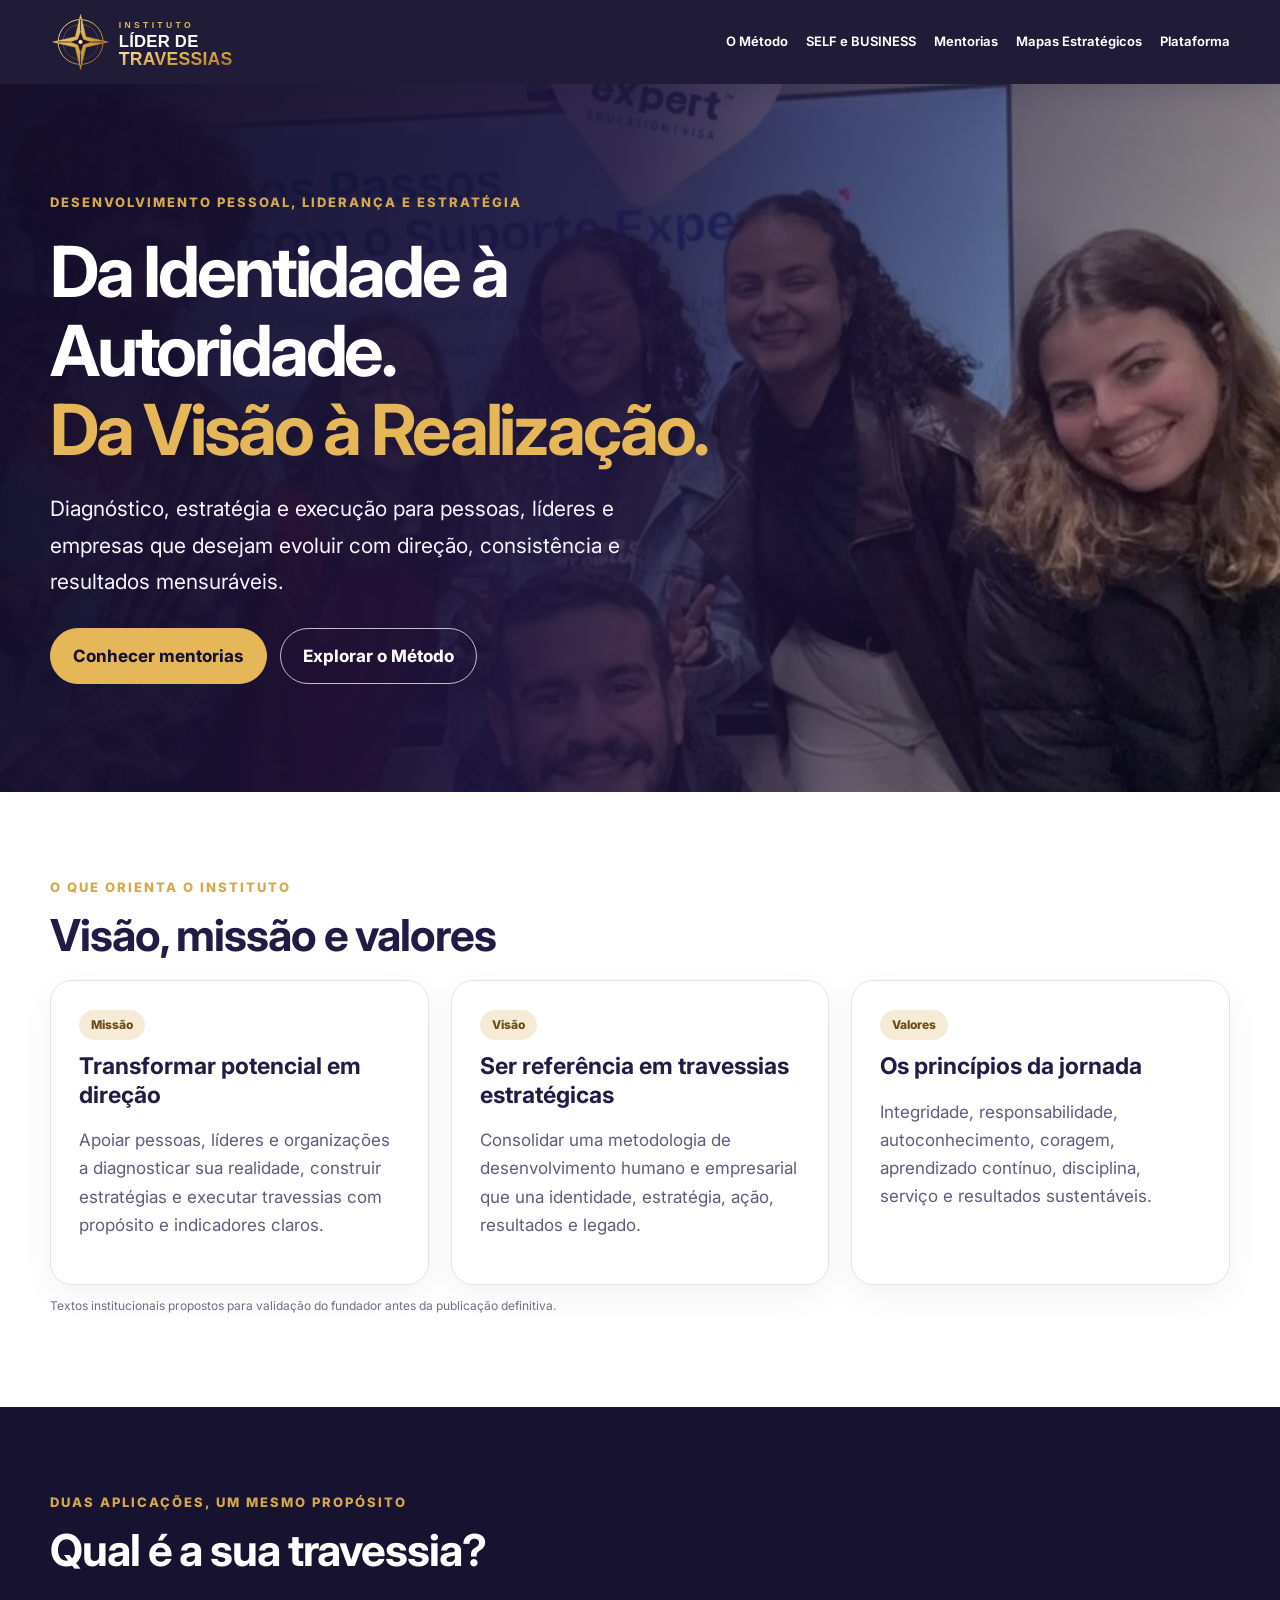
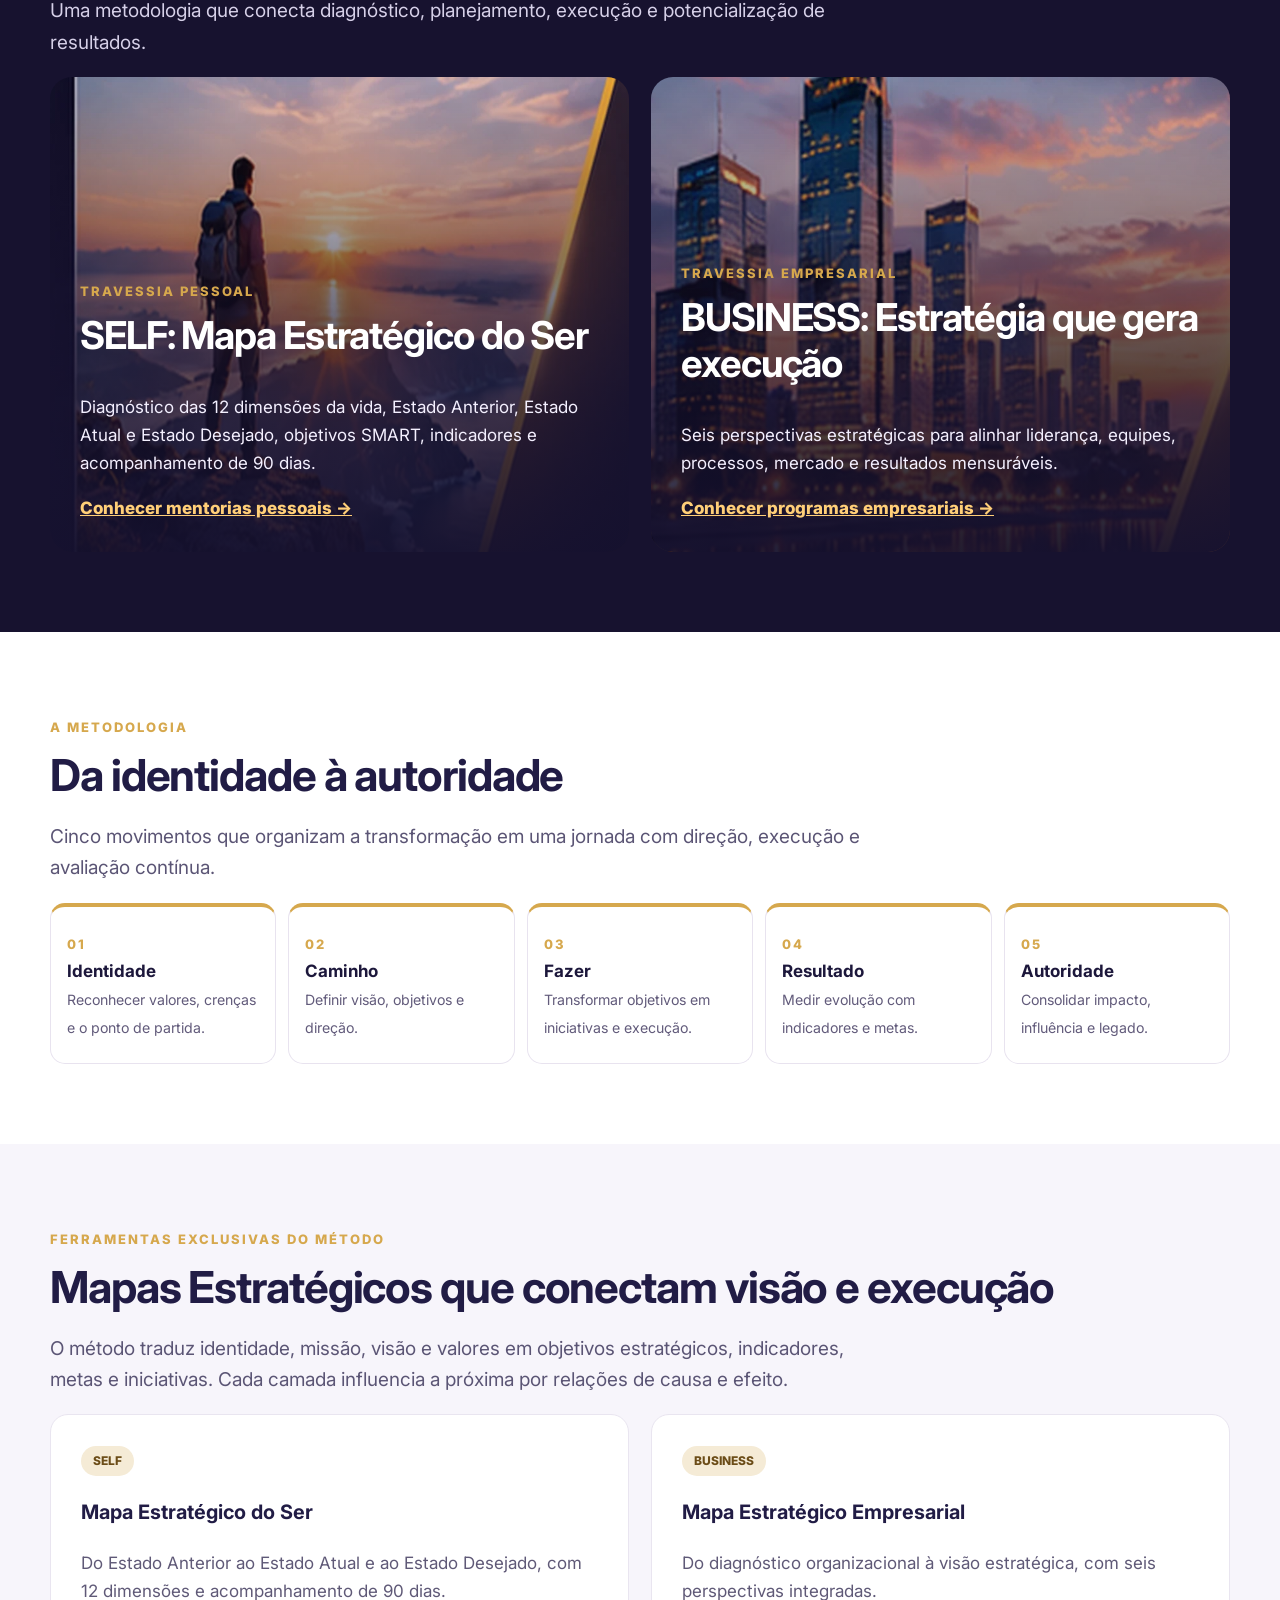
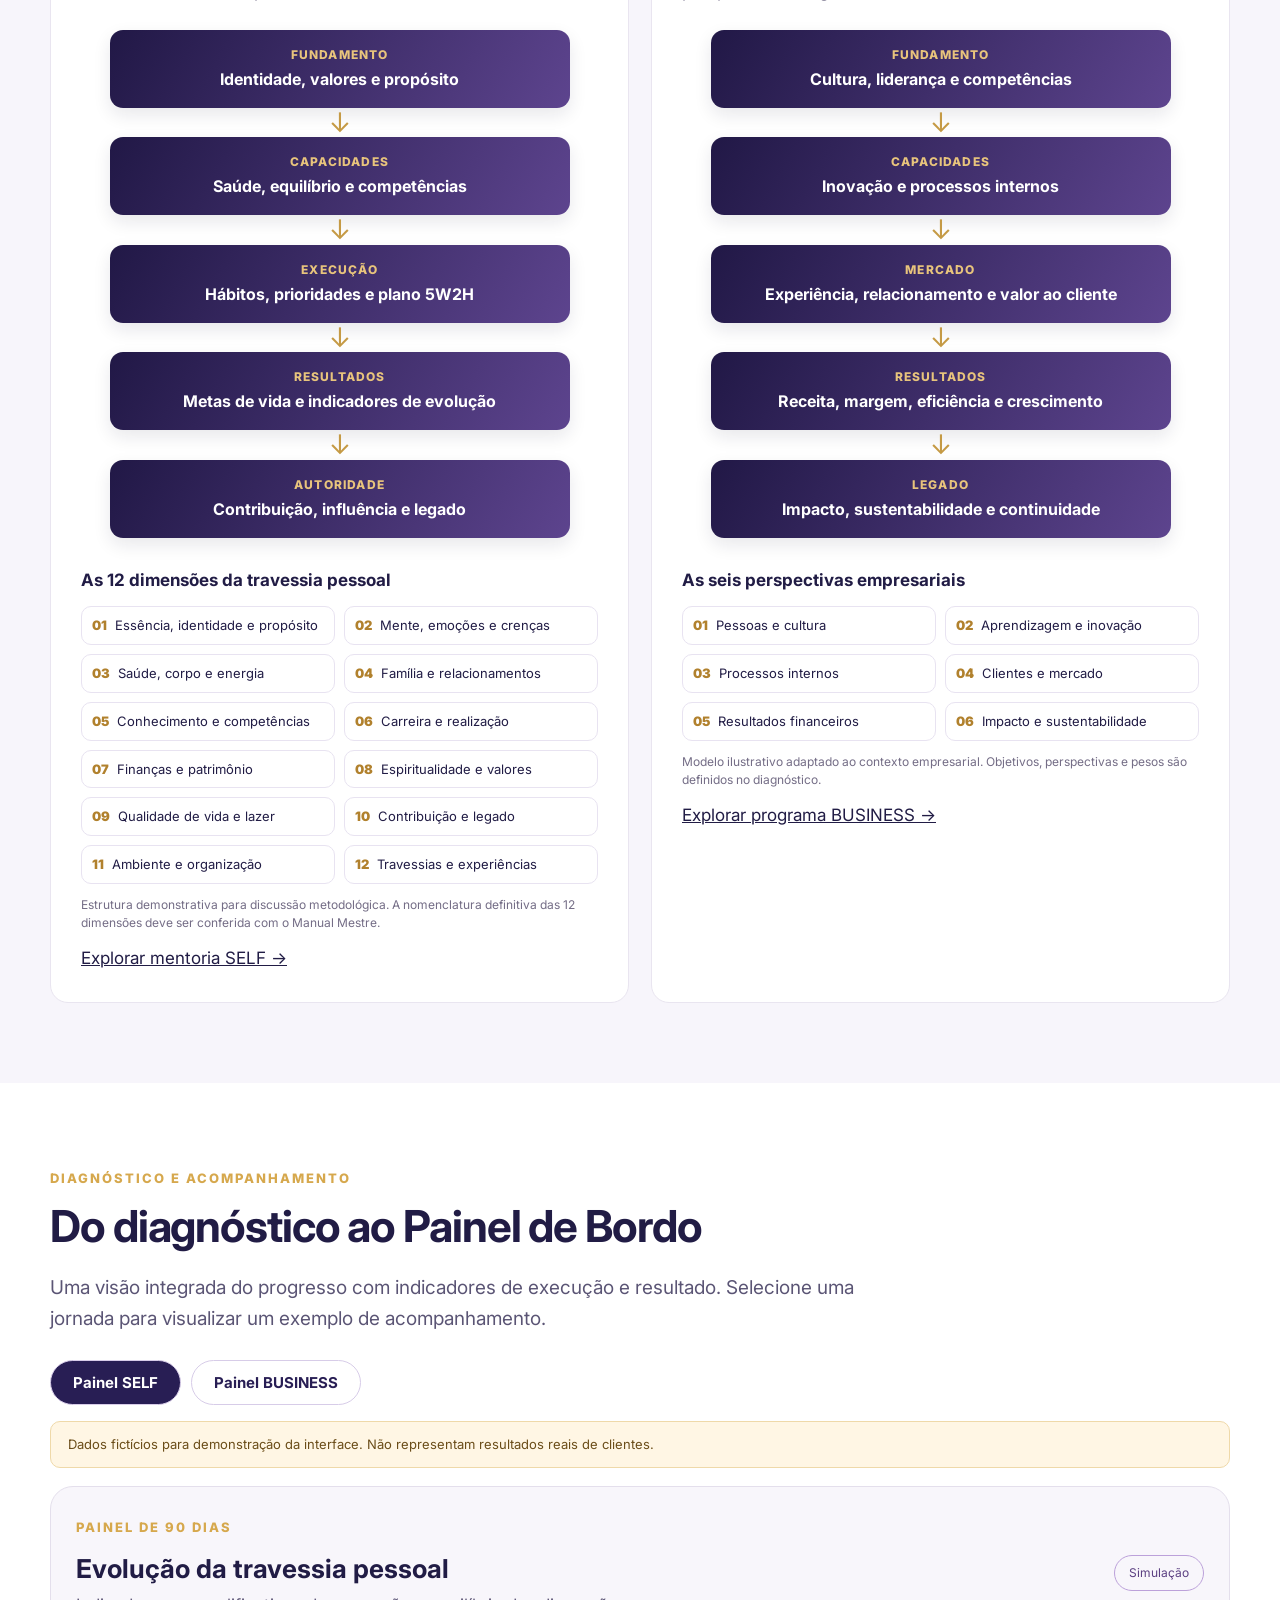
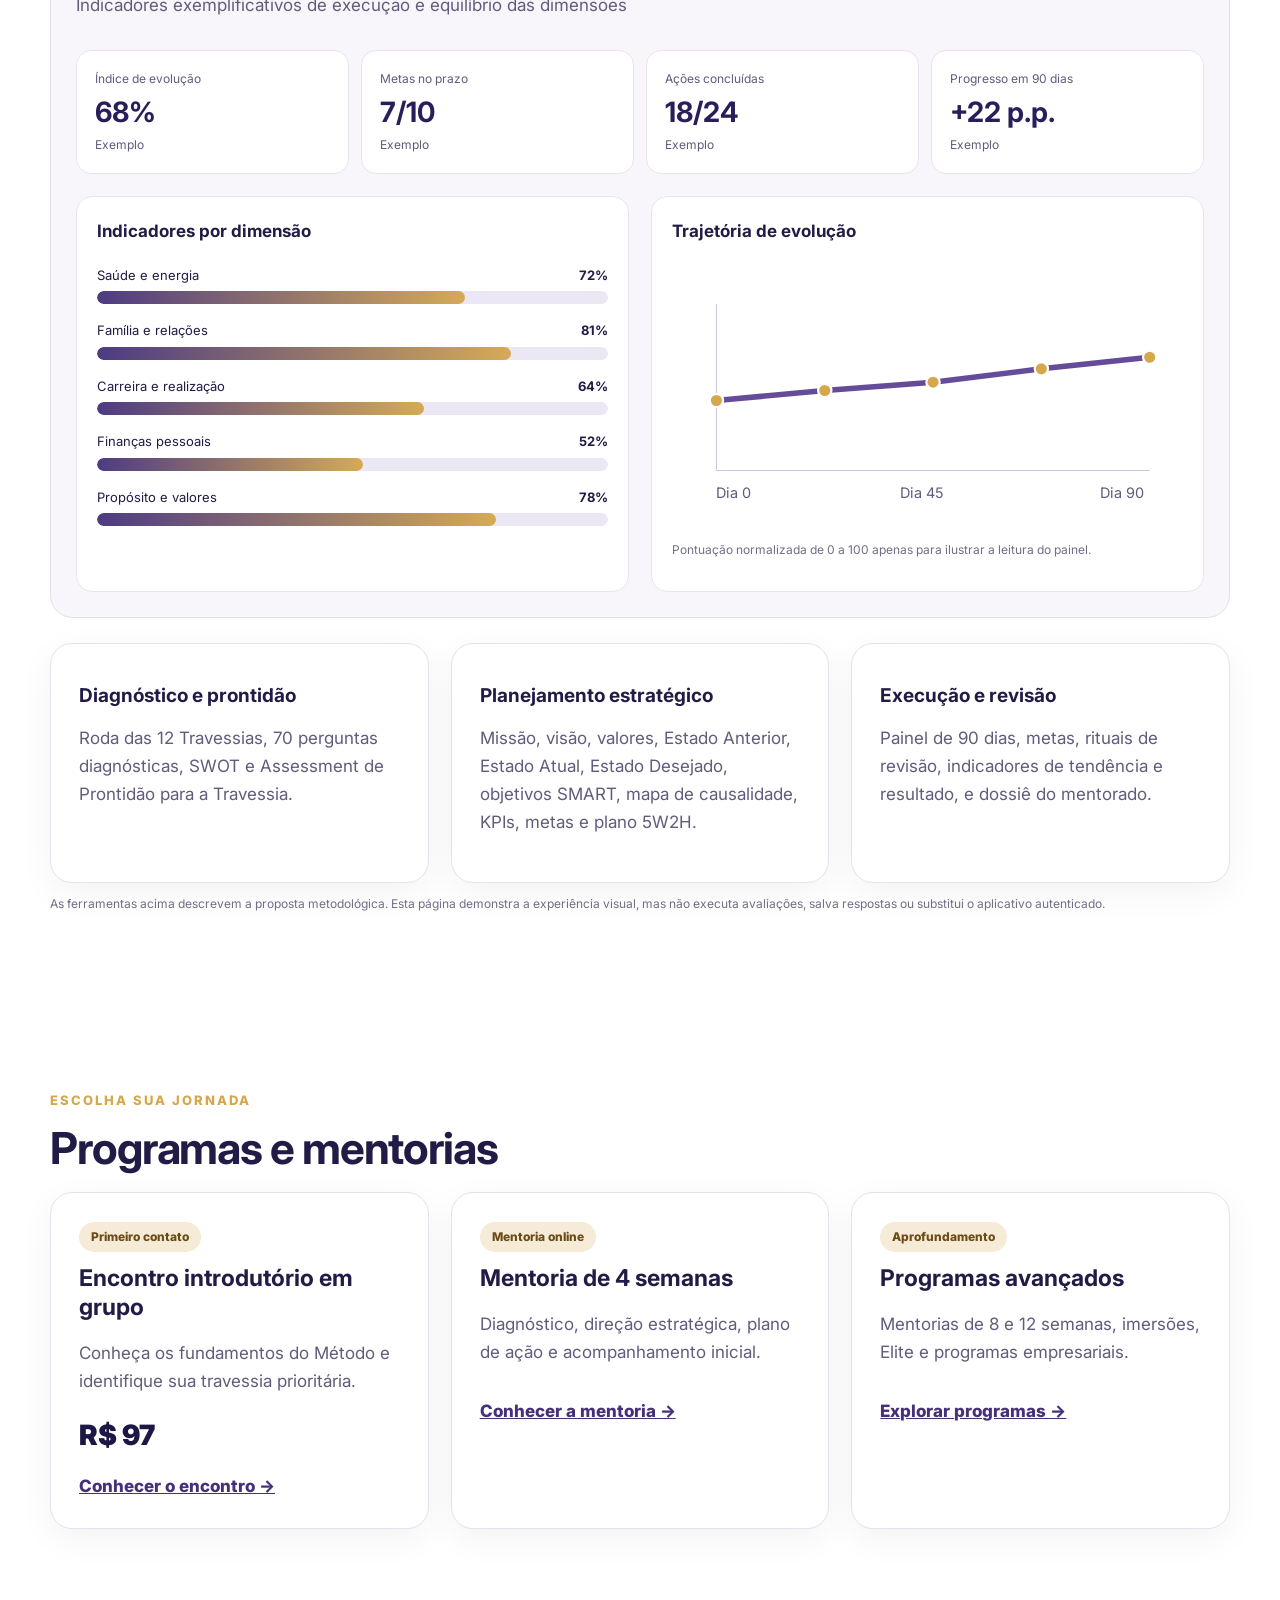
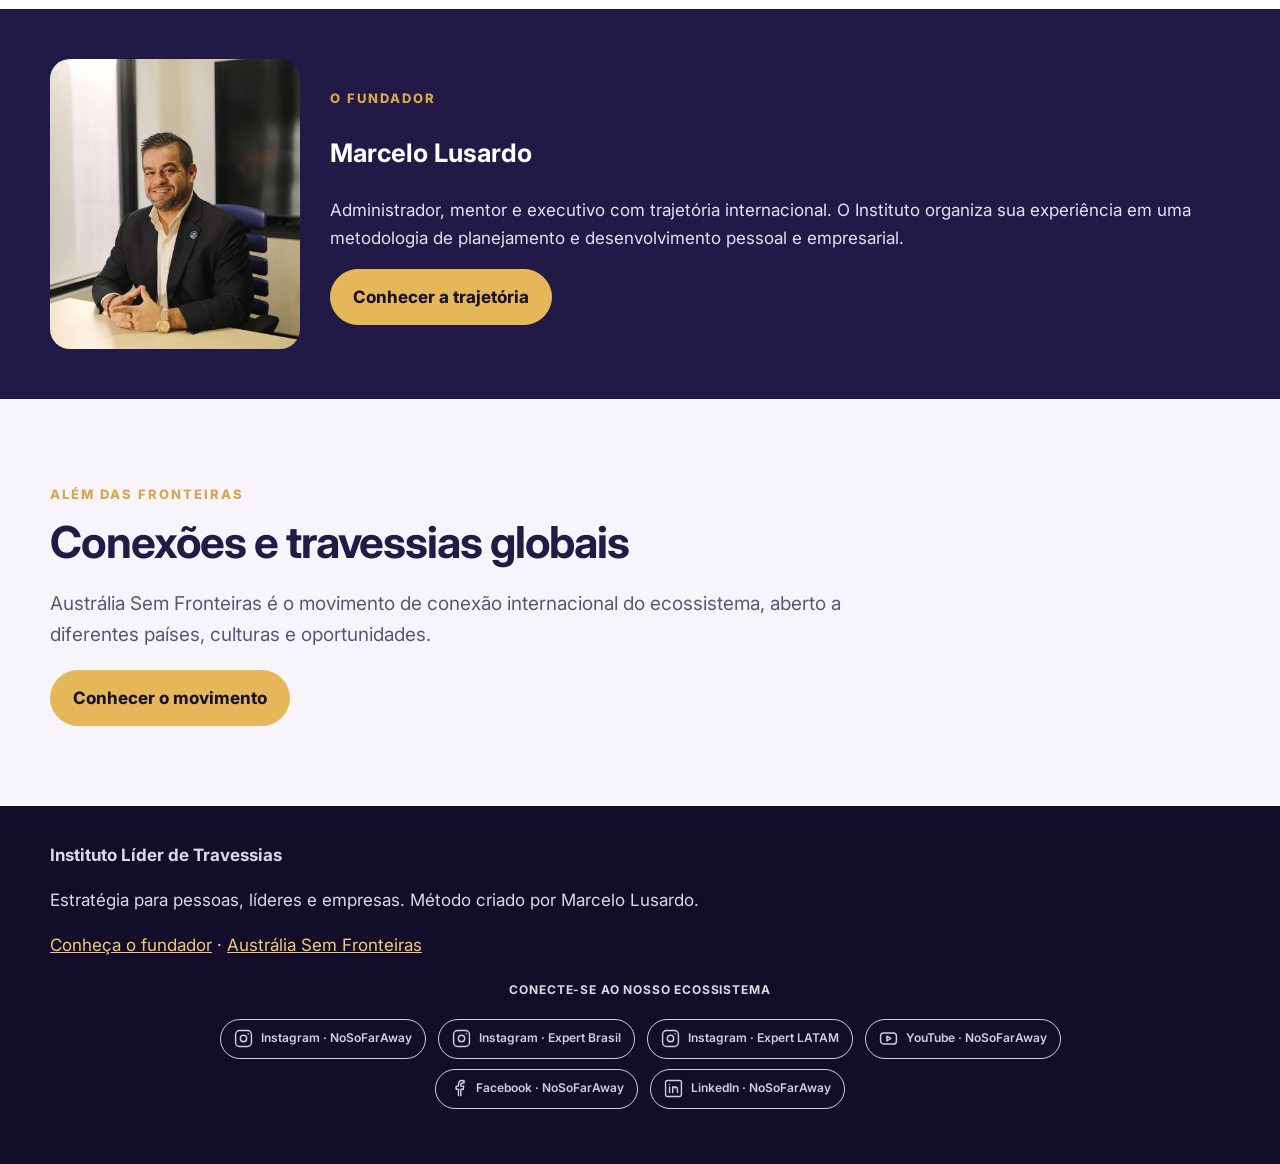
==== commit 103f4dc0: "Polish social icons and responsive mobile media presentation" ====
--- a/index.html
+++ b/index.html
@@ -1,15 +1,13 @@
-<!doctype html>
-<html lang="pt-BR"><head><meta charset="utf-8"><meta name="viewport" content="width=device-width,initial-scale=1"><meta name="robots" content="noindex,nofollow"><meta name="theme-color" content="#0d0a19"><meta name="description" content="Instituto Líder de Travessias. Identidade, estratégia e execução para pessoas, líderes e empresas. Conheça o Método de Marcelo Lusardo."><title>Instituto Líder de Travessias — Sua próxima grande travessia</title><link rel="preconnect" href="https://fonts.googleapis.com"><link rel="preconnect" href="https://fonts.gstatic.com" crossorigin><link href="https://fonts.googleapis.com/css2?family=DM+Sans:wght@400;500;600;700;800&family=Manrope:wght@400;500;600;700;800&display=swap" rel="stylesheet"><link rel="stylesheet" href="assets/cinema.css"><style id="social-ecosystem-style">.ecosystem-social{display:flex;flex-wrap:wrap;align-items:center;justify-content:center;gap:10px 16px;margin:20px auto;max-width:1050px}.ecosystem-social a{display:inline-flex;align-items:center;min-height:40px;padding:8px 13px;border:1px solid currentColor;border-radius:999px;color:inherit;text-decoration:none;font:600 12px/1.4 Inter,Arial,sans-serif;opacity:.95}.ecosystem-social a:hover,.ecosystem-social a:focus-visible{background:rgba(180,142,78,.18);text-decoration:underline}.ecosystem-social-title{text-align:center;font:700 12px/1.5 Inter,Arial,sans-serif;letter-spacing:.07em;text-transform:uppercase;margin:22px 0 8px}@media(max-width:600px){.ecosystem-social{gap:8px}.ecosystem-social a{font-size:11px;padding:8px 10px}}</style></head>
-<body><a class="skip" href="#conteudo">Ir para conteúdo</a><header class="header" id="topo"><div class="container header-inner"><a class="brand" href="index.html" aria-label="Instituto Líder de Travessias, início"><img src="assets/img/logo-instituto.svg" alt="Instituto Líder de Travessias"></a><button class="nav-toggle" id="nav-toggle" aria-expanded="false" aria-controls="nav">Menu <span aria-hidden="true">☰</span></button><nav class="nav" id="nav" aria-label="Navegação principal"><a href="#manifesto">O Instituto</a><a href="#metodo">O Método</a><a href="#jornadas">SELF & BUSINESS</a><a href="#mapas">Mapas Estratégicos</a><a href="mentorias/index.html">Mentorias</a><a class="nav-cta" href="#comecar">Comece sua travessia <span aria-hidden="true">↗</span></a></nav></div></header>
-<main id="conteudo">
-<section class="hero" id="inicio"><div class="hero-image" aria-hidden="true"></div><div class="hero-glow" aria-hidden="true"></div><div class="container hero-content"><div class="hero-label"><span class="label-line"></span> INSTITUTO LÍDER DE TRAVESSIAS <span class="label-index">01 / 05</span></div><p class="hero-overline">A vida não muda por acaso.</p><h1>Grandes destinos<br>exigem <em>grandes</em><br><span>travessias.</span></h1><p class="hero-description">Transforme quem você é, defina aonde quer chegar e construa o caminho. Um método que conecta identidade, estratégia e ação para transformar visão em resultados.</p><div class="hero-actions"><a class="button button-gold" href="#jornadas">Descubra sua travessia <span>↗</span></a><a class="button button-ghost" href="#metodo"><span class="play-icon">↘</span> Conheça o Método</a></div></div><div class="hero-bottom container"><span>IDENTIDADE • CAMINHO • FAZER • RESULTADO • AUTORIDADE</span><a href="#manifesto">EXPLORE A EXPERIÊNCIA <span aria-hidden="true">↓</span></a></div></section>
-<section class="statement" id="manifesto"><div class="container statement-grid"><div><p class="kicker">O INSTITUTO / NOSSA ESSÊNCIA</p><p class="section-number">01 <span>/ 06</span></p></div><div><h2>Você não precisa apenas de um novo plano.<br><em>Precisa de uma nova direção.</em></h2><p>Uma travessia pode ser a reconstrução de uma carreira, a evolução de uma empresa, uma decisão de vida ou a busca por mais significado. O Instituto Líder de Travessias nasce para organizar essa transformação com clareza, método e indicadores.</p><div class="statement-tags"><span>Autoconhecimento</span><span>Estratégia</span><span>Execução</span><span>Legado</span></div></div></div></section>
-<section class="cinema-break"><div class="break-image"></div><div class="container break-content"><span class="kicker">O PONTO DE PARTIDA</span><blockquote>“Toda grande travessia começa com uma decisão: não permanecer onde você está.”</blockquote><p>O futuro não é apenas um lugar para chegar. É uma identidade para construir.</p></div></section>
-<section class="method section" id="metodo"><div class="container"><div class="section-head"><div><p class="kicker">NOSSA METODOLOGIA</p><p class="section-number">02 <span>/ 06</span></p></div><div><h2>Cinco movimentos.<br><em>Uma transformação.</em></h2><p>Uma jornada estruturada, da consciência do ponto de partida à construção de resultados, impacto e autoridade.</p></div></div><div class="method-list"><article class="method-item"><span class="method-num">01</span><div><h3>Identidade</h3><p>Quem sou? O que valorizo? Quais crenças e escolhas definem meu ponto de partida?</p></div><span class="method-symbol">✦</span></article><article class="method-item"><span class="method-num">02</span><div><h3>Caminho</h3><p>Para onde quero ir? Construção de visão, prioridades e objetivos estratégicos.</p></div><span class="method-symbol">↗</span></article><article class="method-item"><span class="method-num">03</span><div><h3>Fazer</h3><p>Como transformar intenção em movimento? Hábitos, iniciativas e plano de ação.</p></div><span class="method-symbol">→</span></article><article class="method-item"><span class="method-num">04</span><div><h3>Resultado</h3><p>O que está mudando? Metas, indicadores e revisão consistente da execução.</p></div><span class="method-symbol">◈</span></article><article class="method-item"><span class="method-num">05</span><div><h3>Autoridade</h3><p>Que impacto estou construindo? Consolidação de influência, contribuição e legado.</p></div><span class="method-symbol">★</span></article></div></div></section>
-<section class="journeys section" id="jornadas"><div class="container"><div class="section-head"><div><p class="kicker">DUAS JORNADAS / UM MÉTODO</p><p class="section-number">03 <span>/ 06</span></p></div><div><h2>Qual é a sua<br><em>próxima travessia?</em></h2><p>O mesmo princípio estratégico, aplicado à evolução do ser humano e ao desenvolvimento das organizações.</p></div></div><div class="journey-grid"><a class="journey-card" href="mentorias/index.html#self"><div class="journey-bg journey-self"></div><div class="journey-content"><span class="journey-id">01 / TRAVESSIA PESSOAL</span><h3>SELF</h3><p>Mapa Estratégico do Ser. Diagnóstico das 12 dimensões da vida, Estado Anterior, Estado Atual e Estado Desejado, objetivos SMART e acompanhamento de 90 dias.</p><span class="journey-link">EXPLORAR SELF <span>↗</span></span></div></a><a class="journey-card" href="mentorias/index.html#business"><div class="journey-bg journey-business"></div><div class="journey-content"><span class="journey-id">02 / TRAVESSIA EMPRESARIAL</span><h3>BUSINESS</h3><p>Mapa Estratégico Empresarial. Seis perspectivas conectando cultura, pessoas, processos, clientes, finanças e impacto.</p><span class="journey-link">EXPLORAR BUSINESS <span>↗</span></span></div></a></div></div></section>
-<section class="maps section" id="mapas"><div class="container"><div class="section-head"><div><p class="kicker">ESTRATÉGIA EM MOVIMENTO</p><p class="section-number">04 <span>/ 06</span></p></div><div><h2>Uma visão clara.<br><em>Um mapa para chegar lá.</em></h2><p>Inspirado na lógica dos mapas estratégicos, o Método transforma propósito em objetivos, indicadores, metas e iniciativas conectados por relações de causa e efeito.</p></div></div><div class="map-shell"><div class="map-tabs" role="tablist" aria-label="Escolha o mapa estratégico"><button class="map-tab active" role="tab" aria-selected="true" data-map="self">Mapa do Ser / SELF</button><button class="map-tab" role="tab" aria-selected="false" data-map="business">Mapa Empresarial / BUSINESS</button></div><div class="map-layout"><div class="map-copy"><span class="map-eyebrow" id="map-eyebrow">12 DIMENSÕES • TRAVESSIA PESSOAL</span><h3 id="map-title">Sua vida, vista como um sistema.</h3><p id="map-description">O ponto de partida é a identidade. A partir dela, capacidades, ações e indicadores se conectam para orientar decisões e medir evolução.</p><div class="map-metrics"><div><strong id="metric-a">12</strong><span id="metric-a-label">dimensões da vida</span></div><div><strong id="metric-b">90</strong><span id="metric-b-label">dias de acompanhamento</span></div></div><a href="mentorias/index.html" class="inline-link">Conhecer os programas <span>↗</span></a></div><div class="map-diagram" id="map-diagram" aria-label="Fluxo estratégico demonstrativo"><div class="map-node"><small>FUNDAMENTO</small><strong>Identidade e propósito</strong></div><span class="map-arrow">↓</span><div class="map-node"><small>CAPACIDADES</small><strong>Saúde, equilíbrio e competências</strong></div><span class="map-arrow">↓</span><div class="map-node"><small>EXECUÇÃO</small><strong>Hábitos, prioridades e ações</strong></div><span class="map-arrow">↓</span><div class="map-node"><small>RESULTADOS</small><strong>Metas e indicadores</strong></div><span class="map-arrow">↓</span><div class="map-node gold-node"><small>LEGADO</small><strong>Autoridade e contribuição</strong></div></div></div><p class="map-note">Modelo conceitual ilustrativo. Não representa resultados reais de mentorados.</p></div></div></section>
-<section class="programs section" id="programas"><div class="container"><div class="section-head"><div><p class="kicker">EXPERIÊNCIAS DE TRANSFORMAÇÃO</p><p class="section-number">05 <span>/ 06</span></p></div><div><h2>Não é só aprender.<br><em>É atravessar.</em></h2><p>Escolha a profundidade da jornada: da descoberta inicial à mentoria estratégica e à aplicação empresarial.</p></div></div><div class="program-grid"><a href="mentoria-4-semanas/index.html" class="program-card featured"><span class="program-label">MENTORIA ONLINE</span><span class="program-index">01</span><h3>4 semanas para encontrar direção.</h3><p>Diagnóstico, prioridades, metas e um plano de execução para sua travessia.</p><span class="program-arrow">CONHECER A MENTORIA ↗</span></a><a href="mentorias/index.html#imersao" class="program-card"><span class="program-label">IMERSÃO PRESENCIAL</span><span class="program-index">02</span><h3>8 horas para mudar sua perspectiva.</h3><p>Uma experiência intensiva de reflexão, diagnóstico e planejamento estratégico.</p><span class="program-arrow">EXPLORAR A IMERSÃO ↗</span></a><a href="mentorias/index.html#business" class="program-card"><span class="program-label">LIDERANÇA & NEGÓCIOS</span><span class="program-index">03</span><h3>Estratégia que sai do papel.</h3><p>Uma jornada para líderes e organizações que desejam alinhar visão e execução.</p><span class="program-arrow">CONHECER BUSINESS ↗</span></a></div><div class="program-more"><a href="mentorias/index.html">Ver todos os programas e mentorias <span>↗</span></a></div></div></section>
-<section class="founder section" id="fundador"><div class="container founder-grid"><div class="founder-image"><img src="assets/img/mentor.webp" alt="Marcelo Lusardo, fundador do Instituto Líder de Travessias" loading="lazy"><span>O FUNDADOR</span></div><div class="founder-copy"><p class="kicker">POR TRÁS DO MÉTODO</p><p class="section-number">06 <span>/ 06</span></p><h2>Uma vida de<br><em>travessias reais.</em></h2><h3>Marcelo Lusardo</h3><p>Administrador, mentor e executivo com experiência internacional em educação, liderança e negócios. Sua trajetória de transformação pessoal e profissional inspira uma metodologia que combina desenvolvimento humano e planejamento estratégico.</p><p>O Instituto traduz essa experiência em ferramentas para que cada pessoa ou organização construa sua própria travessia — com identidade, direção e resultados.</p><a href="https://www.marcelolusardo.com.br/" target="_blank" rel="noopener" class="inline-link">Conheça a trajetória do fundador <span>↗</span></a></div></div></section>
-<section class="closing" id="comecar"><div class="container closing-inner"><p class="kicker">SUA PRÓXIMA TRAVESSIA COMEÇA AQUI</p><h2>O futuro não espera.<br><em>Você também não precisa.</em></h2><p>O primeiro passo é decidir que sua história ainda tem novos capítulos para escrever.</p><div class="closing-actions"><a class="button button-gold" href="mentorias/index.html">Escolher minha mentoria <span>↗</span></a><a class="button button-outline" href="https://projeto-mentoria-travessias.vercel.app/" target="_blank" rel="noopener">Conhecer a plataforma <span>↗</span></a></div></div></section>
-</main><footer class="footer"><div class="container footer-grid"><div><img src="assets/img/logo-instituto.svg" alt="Instituto Líder de Travessias"><p>Da identidade à autoridade.<br>Da visão à realização.</p></div><div><span>EXPLORAR</span><a href="#metodo">O Método</a><a href="#jornadas">SELF & BUSINESS</a><a href="#mapas">Mapas Estratégicos</a><a href="mentorias/index.html">Mentorias</a></div><div><span>ECOSSISTEMA</span><a href="https://www.marcelolusardo.com.br/" target="_blank" rel="noopener">Marcelo Lusardo</a><a href="https://www.australiasemfronteiras.com.br/" target="_blank" rel="noopener">Austrália Sem Fronteiras</a><a href="https://www.nosofaraway.com/" target="_blank" rel="noopener">NoSoFarAway</a></div></div><div class="container footer-bottom"><span>© 2026 Instituto Líder de Travessias. Todos os direitos reservados.</span><a href="#topo">VOLTAR AO TOPO ↑</a></div><div class="ecosystem-social-title">Conecte-se ao nosso ecossistema</div><nav class="ecosystem-social" aria-label="Redes sociais do ecossistema"><a href="https://www.instagram.com/nsfa_br/" target="_blank" rel="noopener noreferrer">Instagram · NoSoFarAway</a><a href="https://www.instagram.com/experteducationbr/" target="_blank" rel="noopener noreferrer">Instagram · Expert Brasil</a><a href="https://www.instagram.com/expertedu.latam/" target="_blank" rel="noopener noreferrer">Instagram · Expert LATAM</a><a href="https://www.youtube.com/@nsfa_br/videos" target="_blank" rel="noopener noreferrer">YouTube · NoSoFarAway</a><a href="https://www.facebook.com/nsfabr" target="_blank" rel="noopener noreferrer">Facebook · NoSoFarAway</a><a href="https://www.linkedin.com/company/nsfabr" target="_blank" rel="noopener noreferrer">LinkedIn · NoSoFarAway</a></nav></footer>
-<script src="assets/cinema.js" defer></script></body></html>+<!doctype html><html lang="pt-BR"><head><meta charset="utf-8"><meta name="viewport" content="width=device-width,initial-scale=1"><meta name="robots" content="noindex,nofollow"><title>Instituto Líder de Travessias | Método, Mentorias e Mapas Estratégicos</title><link rel="preconnect" href="https://fonts.googleapis.com"><link href="https://fonts.googleapis.com/css2?family=Inter:wght@400;500;600;700;800;900&display=swap" rel="stylesheet"><link rel="stylesheet" href="assets/site.css"><style id="social-ecosystem-style">.ecosystem-social{display:flex;flex-wrap:wrap;align-items:center;justify-content:center;gap:10px 16px;margin:20px auto;max-width:1050px}.ecosystem-social a{display:inline-flex;align-items:center;min-height:40px;padding:8px 13px;border:1px solid currentColor;border-radius:999px;color:inherit;text-decoration:none;font:600 12px/1.4 Inter,Arial,sans-serif;opacity:.95}.ecosystem-social a:hover,.ecosystem-social a:focus-visible{background:rgba(180,142,78,.18);text-decoration:underline}.ecosystem-social-title{text-align:center;font:700 12px/1.5 Inter,Arial,sans-serif;letter-spacing:.07em;text-transform:uppercase;margin:22px 0 8px}@media(max-width:600px){.ecosystem-social{gap:8px}.ecosystem-social a{font-size:11px;padding:8px 10px}}</style><style id="social-icons-mobile-refinement">.ecosystem-social{gap:10px 12px!important;padding:0 12px}.ecosystem-social a{gap:8px;justify-content:center;white-space:normal;text-align:left;max-width:100%;transition:background .2s,transform .2s}.ecosystem-social-icon{flex:none;display:block}@media(max-width:600px){.ecosystem-social{display:grid!important;grid-template-columns:repeat(2,minmax(0,1fr));width:100%;gap:9px!important;padding:0 6px}.ecosystem-social a{font-size:11px!important;line-height:1.3;padding:9px!important;min-width:0;min-height:54px}.ecosystem-social-icon{width:18px;height:18px}.ecosystem-social-title{padding:0 12px}}</style><style id="cinematic-mobile-crops">@media(max-width:700px){.hero:before{background-position:58% center!important}.photo-card.self{background-position:48% center!important}.photo-card.business{background-position:58% center!important}.photo-card{background-size:cover!important}.photo-card:before{background:linear-gradient(180deg,rgba(19,15,43,.15),rgba(19,15,43,.82))!important}}</style></head><body><header class="top"><div class="wrap"><a href="index.html"><img class="logo" src="assets/img/logo-instituto.svg" alt="Instituto Líder de Travessias"></a><button class="menu-toggle" onclick="document.querySelector('.nav').classList.toggle('open')">Menu</button><nav class="nav"><a href="index.html#metodo">O Método</a><a href="index.html#jornadas">SELF e BUSINESS</a><a href="mentorias/index.html">Mentorias</a><a href="index.html#mapas">Mapas Estratégicos</a><a href="https://projeto-mentoria-travessias.vercel.app/" target="_blank" rel="noopener">Plataforma</a></nav></div></header><main><section class="hero" id="inicio"><div class="wrap"><div class="eyebrow">Desenvolvimento pessoal, liderança e estratégia</div><h1>Da Identidade à Autoridade.<br><span>Da Visão à Realização.</span></h1><p>Diagnóstico, estratégia e execução para pessoas, líderes e empresas que desejam evoluir com direção, consistência e resultados mensuráveis.</p><div class="actions"><a class="btn" href="mentorias/index.html">Conhecer mentorias</a><a class="btn outline" href="#metodo">Explorar o Método</a></div></div></section>
+<section class="section values-section" id="instituto"><div class="wrap"><span class="eyebrow">O que orienta o Instituto</span><h2>Visão, missão e valores</h2><div class="grid three"><article class="card"><span class="pill">Missão</span><h3>Transformar potencial em direção</h3><p>Apoiar pessoas, líderes e organizações a diagnosticar sua realidade, construir estratégias e executar travessias com propósito e indicadores claros.</p></article><article class="card"><span class="pill">Visão</span><h3>Ser referência em travessias estratégicas</h3><p>Consolidar uma metodologia de desenvolvimento humano e empresarial que una identidade, estratégia, ação, resultados e legado.</p></article><article class="card"><span class="pill">Valores</span><h3>Os princípios da jornada</h3><p>Integridade, responsabilidade, autoconhecimento, coragem, aprendizado contínuo, disciplina, serviço e resultados sustentáveis.</p></article></div><p class="disclaimer">Textos institucionais propostos para validação do fundador antes da publicação definitiva.</p></div></section><section class="section dark" id="jornadas"><div class="wrap"><span class="eyebrow">Duas aplicações, um mesmo propósito</span><h2>Qual é a sua travessia?</h2><p class="lead">Uma metodologia que conecta diagnóstico, planejamento, execução e potencialização de resultados.</p><div class="grid two"><article class="photo-card self"><span class="eyebrow">Travessia pessoal</span><h2>SELF: Mapa Estratégico do Ser</h2><p>Diagnóstico das 12 dimensões da vida, Estado Anterior, Estado Atual e Estado Desejado, objetivos SMART, indicadores e acompanhamento de 90 dias.</p><a href="mentorias/index.html#self">Conhecer mentorias pessoais →</a></article><article class="photo-card business"><span class="eyebrow">Travessia empresarial</span><h2>BUSINESS: Estratégia que gera execução</h2><p>Seis perspectivas estratégicas para alinhar liderança, equipes, processos, mercado e resultados mensuráveis.</p><a href="mentorias/index.html#business">Conhecer programas empresariais →</a></article></div></div></section>
+<section class="section" id="metodo"><div class="wrap"><span class="eyebrow">A metodologia</span><h2>Da identidade à autoridade</h2><p class="lead">Cinco movimentos que organizam a transformação em uma jornada com direção, execução e avaliação contínua.</p><div class="steps"><div class="step"><span class="eyebrow">01</span><strong>Identidade</strong><small>Reconhecer valores, crenças e o ponto de partida.</small></div><div class="step"><span class="eyebrow">02</span><strong>Caminho</strong><small>Definir visão, objetivos e direção.</small></div><div class="step"><span class="eyebrow">03</span><strong>Fazer</strong><small>Transformar objetivos em iniciativas e execução.</small></div><div class="step"><span class="eyebrow">04</span><strong>Resultado</strong><small>Medir evolução com indicadores e metas.</small></div><div class="step"><span class="eyebrow">05</span><strong>Autoridade</strong><small>Consolidar impacto, influência e legado.</small></div></div></div></section>
+<section class="section light" id="mapas"><div class="wrap"><span class="eyebrow">Ferramentas exclusivas do Método</span><h2>Mapas Estratégicos que conectam visão e execução</h2><p class="lead">O método traduz identidade, missão, visão e valores em objetivos estratégicos, indicadores, metas e iniciativas. Cada camada influencia a próxima por relações de causa e efeito.</p><div class="grid two"><article class="map enhanced"><span class="pill">SELF</span><h3>Mapa Estratégico do Ser</h3><p class="muted">Do Estado Anterior ao Estado Atual e ao Estado Desejado, com 12 dimensões e acompanhamento de 90 dias.</p><div class="strategy-flow"><div class="flow-node"><small>Fundamento</small><strong>Identidade, valores e propósito</strong></div><div class="flow-arrow" aria-hidden="true">↓</div><div class="flow-node"><small>Capacidades</small><strong>Saúde, equilíbrio e competências</strong></div><div class="flow-arrow" aria-hidden="true">↓</div><div class="flow-node"><small>Execução</small><strong>Hábitos, prioridades e plano 5W2H</strong></div><div class="flow-arrow" aria-hidden="true">↓</div><div class="flow-node"><small>Resultados</small><strong>Metas de vida e indicadores de evolução</strong></div><div class="flow-arrow" aria-hidden="true">↓</div><div class="flow-node"><small>Autoridade</small><strong>Contribuição, influência e legado</strong></div></div><h4>As 12 dimensões da travessia pessoal</h4><div class="dimensions"><div class="dimension"><span>01</span>Essência, identidade e propósito</div><div class="dimension"><span>02</span>Mente, emoções e crenças</div><div class="dimension"><span>03</span>Saúde, corpo e energia</div><div class="dimension"><span>04</span>Família e relacionamentos</div><div class="dimension"><span>05</span>Conhecimento e competências</div><div class="dimension"><span>06</span>Carreira e realização</div><div class="dimension"><span>07</span>Finanças e patrimônio</div><div class="dimension"><span>08</span>Espiritualidade e valores</div><div class="dimension"><span>09</span>Qualidade de vida e lazer</div><div class="dimension"><span>10</span>Contribuição e legado</div><div class="dimension"><span>11</span>Ambiente e organização</div><div class="dimension"><span>12</span>Travessias e experiências</div></div><p class="disclaimer">Estrutura demonstrativa para discussão metodológica. A nomenclatura definitiva das 12 dimensões deve ser conferida com o Manual Mestre.</p><a class="link" href="mentorias/index.html#self">Explorar mentoria SELF →</a></article><article class="map enhanced"><span class="pill">BUSINESS</span><h3>Mapa Estratégico Empresarial</h3><p class="muted">Do diagnóstico organizacional à visão estratégica, com seis perspectivas integradas.</p><div class="strategy-flow"><div class="flow-node"><small>Fundamento</small><strong>Cultura, liderança e competências</strong></div><div class="flow-arrow" aria-hidden="true">↓</div><div class="flow-node"><small>Capacidades</small><strong>Inovação e processos internos</strong></div><div class="flow-arrow" aria-hidden="true">↓</div><div class="flow-node"><small>Mercado</small><strong>Experiência, relacionamento e valor ao cliente</strong></div><div class="flow-arrow" aria-hidden="true">↓</div><div class="flow-node"><small>Resultados</small><strong>Receita, margem, eficiência e crescimento</strong></div><div class="flow-arrow" aria-hidden="true">↓</div><div class="flow-node"><small>Legado</small><strong>Impacto, sustentabilidade e continuidade</strong></div></div><h4>As seis perspectivas empresariais</h4><div class="dimensions"><div class="dimension"><span>01</span>Pessoas e cultura</div><div class="dimension"><span>02</span>Aprendizagem e inovação</div><div class="dimension"><span>03</span>Processos internos</div><div class="dimension"><span>04</span>Clientes e mercado</div><div class="dimension"><span>05</span>Resultados financeiros</div><div class="dimension"><span>06</span>Impacto e sustentabilidade</div></div><p class="disclaimer">Modelo ilustrativo adaptado ao contexto empresarial. Objetivos, perspectivas e pesos são definidos no diagnóstico.</p><a class="link" href="mentorias/index.html#business">Explorar programa BUSINESS →</a></article></div></div></section>
+<section class="section" id="ferramentas"><div class="wrap"><span class="eyebrow">Diagnóstico e acompanhamento</span><h2>Do diagnóstico ao Painel de Bordo</h2><p class="lead">Uma visão integrada do progresso com indicadores de execução e resultado. Selecione uma jornada para visualizar um exemplo de acompanhamento.</p><div class="tool-tabs" role="group" aria-label="Escolher jornada"><button type="button" class="tool-tab active" data-model="self" aria-pressed="true">Painel SELF</button><button type="button" class="tool-tab" data-model="business" aria-pressed="false">Painel BUSINESS</button></div><div class="demo-banner">Dados fictícios para demonstração da interface. Não representam resultados reais de clientes.</div><div class="dashboard"><div class="dashboard-head"><div><span class="eyebrow">Painel de 90 dias</span><h3 id="dash-title">Evolução da travessia pessoal</h3><p id="dash-sub">Indicadores exemplificativos de execução e equilíbrio das dimensões</p></div><div class="dashboard-tag">Simulação</div></div><div class="kpis"><div class="kpi"><small id="kpi1-label">Índice de evolução</small><strong id="kpi1">68%</strong><span>Exemplo</span></div><div class="kpi"><small id="kpi2-label">Metas no prazo</small><strong id="kpi2">7/10</strong><span>Exemplo</span></div><div class="kpi"><small id="kpi3-label">Ações concluídas</small><strong id="kpi3">18/24</strong><span>Exemplo</span></div><div class="kpi"><small id="kpi4-label">Progresso em 90 dias</small><strong id="kpi4">+22 p.p.</strong><span>Exemplo</span></div></div><div class="grid two"><div class="chart-card"><h4>Indicadores por dimensão</h4><div id="bars" class="bars" aria-label="Gráfico de barras demonstrativo"></div></div><div class="chart-card"><h4>Trajetória de evolução</h4><svg id="trend" viewBox="0 0 460 230" role="img" aria-label="Gráfico demonstrativo de evolução em 90 dias"><line x1="40" y1="185" x2="430" y2="185" stroke="#ccc5dd"/><line x1="40" y1="35" x2="40" y2="185" stroke="#ccc5dd"/><g id="trend-data"></g><text x="40" y="210" font-size="13" fill="#625b7b">Dia 0</text><text x="205" y="210" font-size="13" fill="#625b7b">Dia 45</text><text x="385" y="210" font-size="13" fill="#625b7b">Dia 90</text></svg><p class="disclaimer">Pontuação normalizada de 0 a 100 apenas para ilustrar a leitura do painel.</p></div></div></div><div class="grid three tool-grid"><article class="card"><h3>Diagnóstico e prontidão</h3><p>Roda das 12 Travessias, 70 perguntas diagnósticas, SWOT e Assessment de Prontidão para a Travessia.</p></article><article class="card"><h3>Planejamento estratégico</h3><p>Missão, visão, valores, Estado Anterior, Estado Atual, Estado Desejado, objetivos SMART, mapa de causalidade, KPIs, metas e plano 5W2H.</p></article><article class="card"><h3>Execução e revisão</h3><p>Painel de 90 dias, metas, rituais de revisão, indicadores de tendência e resultado, e dossiê do mentorado.</p></article></div><p class="disclaimer">As ferramentas acima descrevem a proposta metodológica. Esta página demonstra a experiência visual, mas não executa avaliações, salva respostas ou substitui o aplicativo autenticado.</p></div></section><section class="section" id="programas"><div class="wrap"><span class="eyebrow">Escolha sua jornada</span><h2>Programas e mentorias</h2><div class="grid three"><article class="card"><span class="pill">Primeiro contato</span><h3>Encontro introdutório em grupo</h3><p>Conheça os fundamentos do Método e identifique sua travessia prioritária.</p><div class="price">R$ 97</div><a class="link" href="mentorias/index.html#introdutorio">Conhecer o encontro →</a></article><article class="card"><span class="pill">Mentoria online</span><h3>Mentoria de 4 semanas</h3><p>Diagnóstico, direção estratégica, plano de ação e acompanhamento inicial.</p><a class="link" href="mentoria-4-semanas/index.html">Conhecer a mentoria →</a></article><article class="card"><span class="pill">Aprofundamento</span><h3>Programas avançados</h3><p>Mentorias de 8 e 12 semanas, imersões, Elite e programas empresariais.</p><a class="link" href="mentorias/index.html#avancados">Explorar programas →</a></article></div></div></section>
+<section class="band"><div class="wrap mentor"><img src="assets/img/mentor.webp" alt="Marcelo Lusardo, fundador do Instituto"><div><span class="eyebrow">O fundador</span><h2>Marcelo Lusardo</h2><p>Administrador, mentor e executivo com trajetória internacional. O Instituto organiza sua experiência em uma metodologia de planejamento e desenvolvimento pessoal e empresarial.</p><a class="btn" href="https://www.marcelolusardo.com.br/">Conhecer a trajetória</a></div></div></section>
+<section class="section light"><div class="wrap"><span class="eyebrow">Além das fronteiras</span><h2>Conexões e travessias globais</h2><p class="lead">Austrália Sem Fronteiras é o movimento de conexão internacional do ecossistema, aberto a diferentes países, culturas e oportunidades.</p><a class="btn" href="https://www.australiasemfronteiras.com.br/">Conhecer o movimento</a></div></section></main><footer class="foot"><div class="wrap"><strong>Instituto Líder de Travessias</strong><p>Estratégia para pessoas, líderes e empresas. Método criado por Marcelo Lusardo.</p><a href="https://www.marcelolusardo.com.br/">Conheça o fundador</a> · <a href="https://www.australiasemfronteiras.com.br/">Austrália Sem Fronteiras</a></div><div class="ecosystem-social-title">Conecte-se ao nosso ecossistema</div><nav class="ecosystem-social" aria-label="Redes sociais do ecossistema"><a href="https://www.instagram.com/nsfa_br/" target="_blank" rel="noopener noreferrer"><svg class="ecosystem-social-icon" viewBox="0 0 24 24" width="19" height="19" fill="none" stroke="currentColor" stroke-width="1.8" stroke-linecap="round" stroke-linejoin="round" aria-hidden="true"><rect x="2" y="2" width="20" height="20" rx="5"/><circle cx="12" cy="12" r="4"/><circle cx="18" cy="6" r="1" fill="currentColor" stroke="none"/></svg><span>Instagram · NoSoFarAway</span></a><a href="https://www.instagram.com/experteducationbr/" target="_blank" rel="noopener noreferrer"><svg class="ecosystem-social-icon" viewBox="0 0 24 24" width="19" height="19" fill="none" stroke="currentColor" stroke-width="1.8" stroke-linecap="round" stroke-linejoin="round" aria-hidden="true"><rect x="2" y="2" width="20" height="20" rx="5"/><circle cx="12" cy="12" r="4"/><circle cx="18" cy="6" r="1" fill="currentColor" stroke="none"/></svg><span>Instagram · Expert Brasil</span></a><a href="https://www.instagram.com/expertedu.latam/" target="_blank" rel="noopener noreferrer"><svg class="ecosystem-social-icon" viewBox="0 0 24 24" width="19" height="19" fill="none" stroke="currentColor" stroke-width="1.8" stroke-linecap="round" stroke-linejoin="round" aria-hidden="true"><rect x="2" y="2" width="20" height="20" rx="5"/><circle cx="12" cy="12" r="4"/><circle cx="18" cy="6" r="1" fill="currentColor" stroke="none"/></svg><span>Instagram · Expert LATAM</span></a><a href="https://www.youtube.com/@nsfa_br/videos" target="_blank" rel="noopener noreferrer"><svg class="ecosystem-social-icon" viewBox="0 0 24 24" width="19" height="19" fill="none" stroke="currentColor" stroke-width="1.8" stroke-linecap="round" stroke-linejoin="round" aria-hidden="true"><rect x="2" y="5" width="20" height="14" rx="4"/><path d="m10 9 5 3-5 3z"/></svg><span>YouTube · NoSoFarAway</span></a><a href="https://www.facebook.com/nsfabr" target="_blank" rel="noopener noreferrer"><svg class="ecosystem-social-icon" viewBox="0 0 24 24" width="19" height="19" fill="none" stroke="currentColor" stroke-width="1.8" stroke-linecap="round" stroke-linejoin="round" aria-hidden="true"><path d="M15 21v-8h3l.5-4H15V7c0-1.1.4-2 2-2h2V2.2A20 20 0 0 0 16.5 2C13.5 2 12 3.8 12 7v2H9v4h3v8"/></svg><span>Facebook · NoSoFarAway</span></a><a href="https://www.linkedin.com/company/nsfabr" target="_blank" rel="noopener noreferrer"><svg class="ecosystem-social-icon" viewBox="0 0 24 24" width="19" height="19" fill="none" stroke="currentColor" stroke-width="1.8" stroke-linecap="round" stroke-linejoin="round" aria-hidden="true"><rect x="2" y="2" width="20" height="20" rx="2"/><path d="M7 10v7M7 7v.1M11 17v-7h3v1.3c.5-1 3-1.8 3 1.4V17"/></svg><span>LinkedIn · NoSoFarAway</span></a></nav></footer><script>
+(function(){
+ const sets={self:{title:'Evolução da travessia pessoal',sub:'Indicadores exemplificativos de execução e equilíbrio das dimensões',labels:['Índice de evolução','Metas no prazo','Ações concluídas','Progresso em 90 dias'],values:['68%','7/10','18/24','+22 p.p.'],bars:[['Saúde e energia',72],['Família e relações',81],['Carreira e realização',64],['Finanças pessoais',52],['Propósito e valores',78]],trend:[42,48,53,61,68]},business:{title:'Evolução da travessia empresarial',sub:'Indicadores exemplificativos de gestão e execução estratégica',labels:['Execução do plano','Objetivos no prazo','Iniciativas concluídas','Evolução de eficiência'],values:['74%','9/12','22/30','+16 p.p.'],bars:[['Pessoas e cultura',70],['Processos internos',61],['Clientes e mercado',79],['Resultados financeiros',66],['Inovação',55]],trend:[47,54,59,66,74]}};
+ function render(kind){const d=sets[kind];document.getElementById('dash-title').textContent=d.title;document.getElementById('dash-sub').textContent=d.sub;for(let i=1;i<=4;i++){document.getElementById('kpi'+i+'-label').textContent=d.labels[i-1];document.getElementById('kpi'+i).textContent=d.values[i-1]};document.getElementById('bars').innerHTML=d.bars.map(([name,val])=>'<div><div class="bar-label"><span>'+name+'</span><strong>'+val+'%</strong></div><div class="bar-track"><div class="bar-fill" style="width:'+val+'%"></div></div></div>').join('');const points=d.trend.map((v,i)=>(40+i*97.5)+','+(185-v*1.5)).join(' ');document.getElementById('trend-data').innerHTML='<polyline points="'+points+'" fill="none" stroke="#654c9a" stroke-width="5" stroke-linejoin="round" stroke-linecap="round"/>'+d.trend.map((v,i)=>'<circle cx="'+(40+i*97.5)+'" cy="'+(185-v*1.5)+'" r="6" fill="#d6a84d" stroke="#fff" stroke-width="2"/>').join('');document.querySelectorAll('.tool-tab').forEach(b=>{const active=b.dataset.model===kind;b.classList.toggle('active',active);b.setAttribute('aria-pressed',active?'true':'false')})}
+ document.querySelectorAll('.tool-tab').forEach(b=>b.addEventListener('click',()=>render(b.dataset.model)));render('self');
+})();
+</script></body></html>
--- a/assets/site.css
+++ b/assets/site.css
@@ -0,0 +1,48 @@
+*{box-sizing:border-box}html{scroll-behavior:smooth;scroll-padding-top:100px}body{margin:0;color:#211c45;font:17px/1.65 Inter,Arial,sans-serif;background:#fff}a{color:inherit}img{max-width:100%;display:block}.wrap{width:min(1180px,calc(100% - 44px));margin:auto}.top{background:#17122f;position:sticky;top:0;z-index:20;box-shadow:0 5px 24px #15102622}.top .wrap{min-height:92px;display:flex;align-items:center;justify-content:space-between;gap:22px}.logo{width:280px}.nav{display:flex;align-items:center;gap:23px}.nav a{color:#fff;text-decoration:none;font-weight:650;font-size:14px}.btn{display:inline-block;text-decoration:none;border-radius:100px;padding:13px 22px;font-weight:750;background:#e6b758;color:#17122f!important;border:1px solid #e6b758}.btn.outline{background:transparent;color:#fff!important;border-color:#ffffffb8}.hero{background:#e8e5f0;padding:0;min-height:620px;position:relative;display:flex;align-items:center}.hero:before{content:"";position:absolute;inset:0;background:linear-gradient(90deg,#17122ff2 0%,#17122fc9 42%,#17122f20 100%),url('img/hero.webp') center 35%/cover}.hero .wrap{position:relative;padding:90px 0}.eyebrow{color:#d6a84d;font-weight:800;text-transform:uppercase;letter-spacing:2px;font-size:13px}.hero h1{color:#fff;font-size:clamp(36px,5vw,65px);line-height:1.12;letter-spacing:-2px;max-width:760px;margin:20px 0}.hero h1 span{color:#e6b758}.hero p{color:#f7f4ff;max-width:620px;font-size:19px}.actions{display:flex;gap:13px;flex-wrap:wrap;margin-top:27px}.section{padding:80px 0}.section h2{font-size:clamp(30px,3.6vw,44px);line-height:1.2;letter-spacing:-1.1px;margin:9px 0 18px}.lead{font-size:19px;color:#5b5575;max-width:820px}.dark{background:#17122f;color:#fff}.dark .lead{color:#d6d0e8}.grid{display:grid;gap:22px}.two{grid-template-columns:repeat(2,minmax(0,1fr))}.three{grid-template-columns:repeat(3,minmax(0,1fr))}.card{border:1px solid #e6e1ed;border-radius:22px;padding:28px;background:#fff;box-shadow:0 10px 35px #1611360d}.card h3{font-size:23px;line-height:1.25;margin:12px 0}.card p{color:#625b7b}.photo-card{min-height:440px;display:flex;flex-direction:column;justify-content:flex-end;color:#fff;position:relative;overflow:hidden;background-position:center;background-size:cover;border-radius:22px;padding:30px}.photo-card:before{content:"";position:absolute;inset:0;background:linear-gradient(0deg,#17122ff2,#17122f24 80%)}.photo-card>*{position:relative}.photo-card p{color:#f4f0ff}.photo-card a{color:#ffcf78;font-weight:800}.photo-card.self{background-image:url('img/self.webp')}.photo-card.business{background-image:url('img/business.webp')}.steps{display:grid;grid-template-columns:repeat(5,1fr);gap:12px}.step{background:#fff;border:1px solid #e8e3ef;border-top:4px solid #d6a84d;border-radius:15px;padding:22px 16px}.step strong{display:block;color:#1c173b;font-size:17px}.step small{color:#625b7b}.light{background:#f7f5fb}.pill{display:inline-block;background:#f5ebd6;color:#6b4c17;padding:5px 12px;border-radius:30px;font-size:12px;font-weight:800}.price{font-size:28px;font-weight:900;color:#1d1745}.card .link{display:inline-block;margin-top:14px;color:#453079;font-weight:800}.map{padding:25px;background:#fff;border:1px solid #e9e5f0;border-radius:18px}.map svg{width:100%;height:auto}.muted{color:#5f5977}.foot{background:#120e29;color:#ddd8e8;padding:35px 0}.foot a{color:#f3ca79}.band{background:#211946;color:#fff;padding:50px 0}.band p{color:#e5e0f3}.mentor{display:grid;grid-template-columns:250px 1fr;gap:30px;align-items:center}.mentor img{width:250px;height:290px;object-fit:cover;border-radius:20px}.menu-toggle{display:none}.notice{background:#fff8e8;border-left:4px solid #d6a84d;padding:13px 18px;color:#624c21;font-size:14px;margin-top:22px}@media(max-width:850px){.menu-toggle{display:block;background:none;color:#fff;border:1px solid #aaa;padding:8px 12px;border-radius:8px}.nav{display:none;position:absolute;top:90px;left:0;right:0;background:#17122f;padding:20px;flex-direction:column;align-items:start}.nav.open{display:flex}.two,.three{grid-template-columns:1fr}.steps{grid-template-columns:repeat(2,1fr)}.hero:before{background:linear-gradient(90deg,#17122fe9,#17122f7a),url('img/hero.webp') center/cover}.mentor{grid-template-columns:1fr}.logo{width:235px}}
+/* Edição cinematográfica v3: imagens de conceito, contraste e legibilidade */
+.logo{width:315px;max-width:38vw}.hero{min-height:650px;background:#1c1935}.hero:before{background:linear-gradient(90deg,#15112ff7 0%,#17122fe8 30%,#17122f7d 57%,#17122f08 100%),url('img/hero-cinema.webp') center 46%/cover no-repeat}.hero .wrap{padding:108px 0}.hero h1{max-width:800px}.hero p{max-width:650px}.photo-card.self{background-image:url('img/self-cinema.webp')}.photo-card.business{background-image:url('img/business-cinema.webp')}.photo-card:before{background:linear-gradient(0deg,#15112ff5 0%,#15112fc4 45%,#15112f0c 100%)}.photo-card{min-height:460px;background-position:center}.photo-card h2{font-size:clamp(29px,3vw,39px)}.top .wrap{min-height:105px}.nav{gap:18px}.nav a{font-size:13px}@media(max-width:850px){.logo{width:245px;max-width:72vw}.hero:before{background:linear-gradient(90deg,#17122fe8,#17122f70),url('img/hero-cinema.webp') center/cover}.top .wrap{min-height:88px}.nav{top:88px}}
+
+/* V4: fotografia sem distorção, contraste e painéis metodológicos */
+.hero:before{background-image:linear-gradient(90deg,#17122ff2 0%,#17122fc2 38%,#17122f45 68%,#17122f12 100%),url('img/hero-cinema.webp');background-size:cover;background-position:center 48%;background-repeat:no-repeat}.photo-card{background-size:cover;background-repeat:no-repeat;background-position:center center;min-height:475px}.photo-card:before{background:linear-gradient(0deg,#15112ff0 0%,#15112fa5 47%,#15112f10 100%)}.values-section{background:#fff}.enhanced{padding:30px}.enhanced h4{margin:28px 0 12px}.strategy-flow{display:grid;justify-items:center;margin:25px 0}.flow-node{background:linear-gradient(120deg,#211846,#5d448e);color:#fff;padding:15px 20px;border-radius:13px;text-align:center;width:100%;max-width:460px;box-shadow:0 7px 18px #17122f19}.flow-node small{display:block;color:#e8c47c;font-size:12px;text-transform:uppercase;letter-spacing:1.2px;font-weight:800}.flow-node strong{font-size:16px}.flow-arrow{font-size:27px;line-height:1.1;color:#c59a45}.dimensions{display:grid;grid-template-columns:repeat(2,minmax(0,1fr));gap:9px}.dimension{border:1px solid #e8e3f1;border-radius:10px;padding:10px;font-size:13px;line-height:1.3;display:flex;align-items:center;gap:8px}.dimension span{color:#b1812d;font-weight:900}.disclaimer{font-size:12px;color:#746d86;line-height:1.5}.tool-tabs{display:flex;gap:10px;margin:25px 0 16px}.tool-tab{cursor:pointer;border:1px solid #d7cce8;background:#fff;border-radius:30px;padding:12px 22px;font:700 15px Inter,Arial;color:#281e54}.tool-tab.active{background:#281e54;color:#fff}.demo-banner{font-size:13px;color:#6b4d19;background:#fff6e4;border:1px solid #efd9a9;padding:12px 17px;border-radius:10px;margin-bottom:18px}.dashboard{border:1px solid #e4dfec;border-radius:23px;background:#f8f6fb;padding:25px}.dashboard-head{display:flex;justify-content:space-between;align-items:center;gap:15px}.dashboard-head h3{font-size:26px;margin:8px 0 0}.dashboard-head p{margin:0 0 15px;color:#625b7b}.dashboard-tag{border:1px solid #bca1da;border-radius:30px;padding:7px 14px;font-size:12px;color:#5c4082}.kpis{display:grid;grid-template-columns:repeat(4,1fr);gap:12px;margin:16px 0 22px}.kpi{background:#fff;border:1px solid #e9e3f0;border-radius:15px;padding:18px}.kpi small,.kpi span{display:block;color:#625b7b;font-size:12px}.kpi strong{font-size:28px;display:block;color:#291d5a}.chart-card{background:#fff;border:1px solid #e9e3f0;border-radius:16px;padding:20px;min-width:0}.chart-card h4{margin:0 0 20px}.bars{display:grid;gap:16px}.bar-label{display:flex;justify-content:space-between;font-size:13px;margin-bottom:5px}.bar-track{height:13px;background:#ece7f4;border-radius:30px;overflow:hidden}.bar-fill{height:100%;border-radius:30px;background:linear-gradient(90deg,#4d3b83,#d5aa56)}.chart-card svg{max-width:100%;height:auto}.tool-grid{margin-top:25px}.tool-grid .card h3{font-size:19px}@media(max-width:850px){.kpis{grid-template-columns:repeat(2,1fr)}.dashboard-head{align-items:start}.hero:before{background-position:65% center}.photo-card{background-position:center}}@media(max-width:480px){.dimensions{grid-template-columns:1fr}.dashboard{padding:14px}.kpi{padding:12px}.kpi strong{font-size:23px}.hero h1{letter-spacing:-1px}.tool-tabs{flex-wrap:wrap}}
+
+/* Instituto Premium — versão de revisão, sem publicação automática */
+:root{--ink:#17122f;--violet:#33245f;--gold:#e6b758;--paper:#f7f4fb}
+body{overflow-x:hidden;-webkit-font-smoothing:antialiased}
+a:focus-visible,button:focus-visible,summary:focus-visible{outline:3px solid var(--gold);outline-offset:4px}
+.top{backdrop-filter:blur(18px);background:#17122ff5}
+.top .wrap{min-height:84px}
+.nav a{transition:color .2s ease}
+.nav a:hover{color:var(--gold)}
+.btn{transition:transform .22s ease,box-shadow .22s ease}
+.btn:hover{transform:translateY(-2px);box-shadow:0 12px 28px #15102630}
+.hero{min-height:680px}
+.hero:before{background:linear-gradient(100deg,#120d29f7 2%,#1d143de8 45%,#17122f35 100%),url('img/hero.webp') center 35%/cover}
+.hero h1{font-size:clamp(40px,5.5vw,76px);letter-spacing:-.045em}
+.hero p{font-size:clamp(17px,1.65vw,21px);line-height:1.75}
+.premium-intro{background:radial-gradient(ellipse at 85% 20%,#34215a 0%,#17122f 58%,#100c25 100%);color:#fff;position:relative;overflow:hidden}
+.premium-intro:before{content:"";position:absolute;width:420px;height:420px;border:1px solid #e6b75826;border-radius:50%;right:-190px;top:-180px;box-shadow:0 0 0 85px #e6b75807,0 0 0 170px #e6b75805}
+.premium-kicker{color:#e6b758;font-size:12px;font-weight:800;letter-spacing:.18em;margin-bottom:30px}
+.premium-kicker span{padding:0 9px}
+.premium-intro-grid{display:grid;grid-template-columns:minmax(0,1.3fr) minmax(280px,.7fr);gap:clamp(30px,6vw,95px);align-items:center}
+.premium-intro h2{font-size:clamp(34px,4.1vw,58px);line-height:1.14;letter-spacing:-.045em;max-width:800px}
+.premium-intro h2 em{color:#e6b758;font-style:normal}
+.premium-intro p{color:#d7d1e6;font-size:18px;max-width:660px}
+.premium-actions{display:flex;gap:22px;align-items:center;flex-wrap:wrap;margin-top:28px}
+.premium-text-link{color:#fff;font-weight:700;text-underline-offset:5px}
+.premium-text-link span{color:#e6b758}
+.premium-journey{border:1px solid #e6b7585c;border-radius:24px;padding:18px 27px;background:#ffffff08;box-shadow:0 20px 70px #0003}
+.premium-journey>div{display:flex;align-items:center;gap:20px;padding:17px 5px;border-bottom:1px solid #ffffff20}
+.premium-journey>div:last-child{border-bottom:0}
+.premium-journey b{color:#e6b758;font-size:13px;letter-spacing:.12em}
+.premium-journey span{font-size:21px;font-weight:750}
+.premium-faq{background:#f8f6fc}
+.premium-faq-list{max-width:900px;margin-top:30px}
+.premium-faq details{background:#fff;border:1px solid #e6dfed;border-radius:14px;margin:12px 0;padding:20px 24px}
+.premium-faq summary{cursor:pointer;font-weight:750;font-size:18px;list-style-position:inside}
+.premium-faq details p{color:#625b78;margin:14px 0 0}
+.premium-mentor-hero{background:linear-gradient(125deg,#17122f,#3e2a6a);color:#fff}
+.premium-mentor-hero h1{max-width:900px;letter-spacing:-.04em}
+.premium-mentor-hero .lead{color:#e0d8f1}
+@media(max-width:800px){.premium-intro-grid{grid-template-columns:1fr}.premium-journey{max-width:620px}.hero{min-height:590px}.premium-intro{padding:65px 0}}
+@media(max-width:520px){.premium-journey{padding:12px 18px}.premium-journey>div{padding:12px 0}.premium-journey span{font-size:18px}.premium-intro h2{font-size:36px}.premium-faq details{padding:16px}.hero:before{background:linear-gradient(90deg,#17122fe8,#17122f99),url('img/hero.webp') 60% center/cover}}
+@media(prefers-reduced-motion:reduce){html{scroll-behavior:auto}.btn{transition:none}.btn:hover{transform:none}}
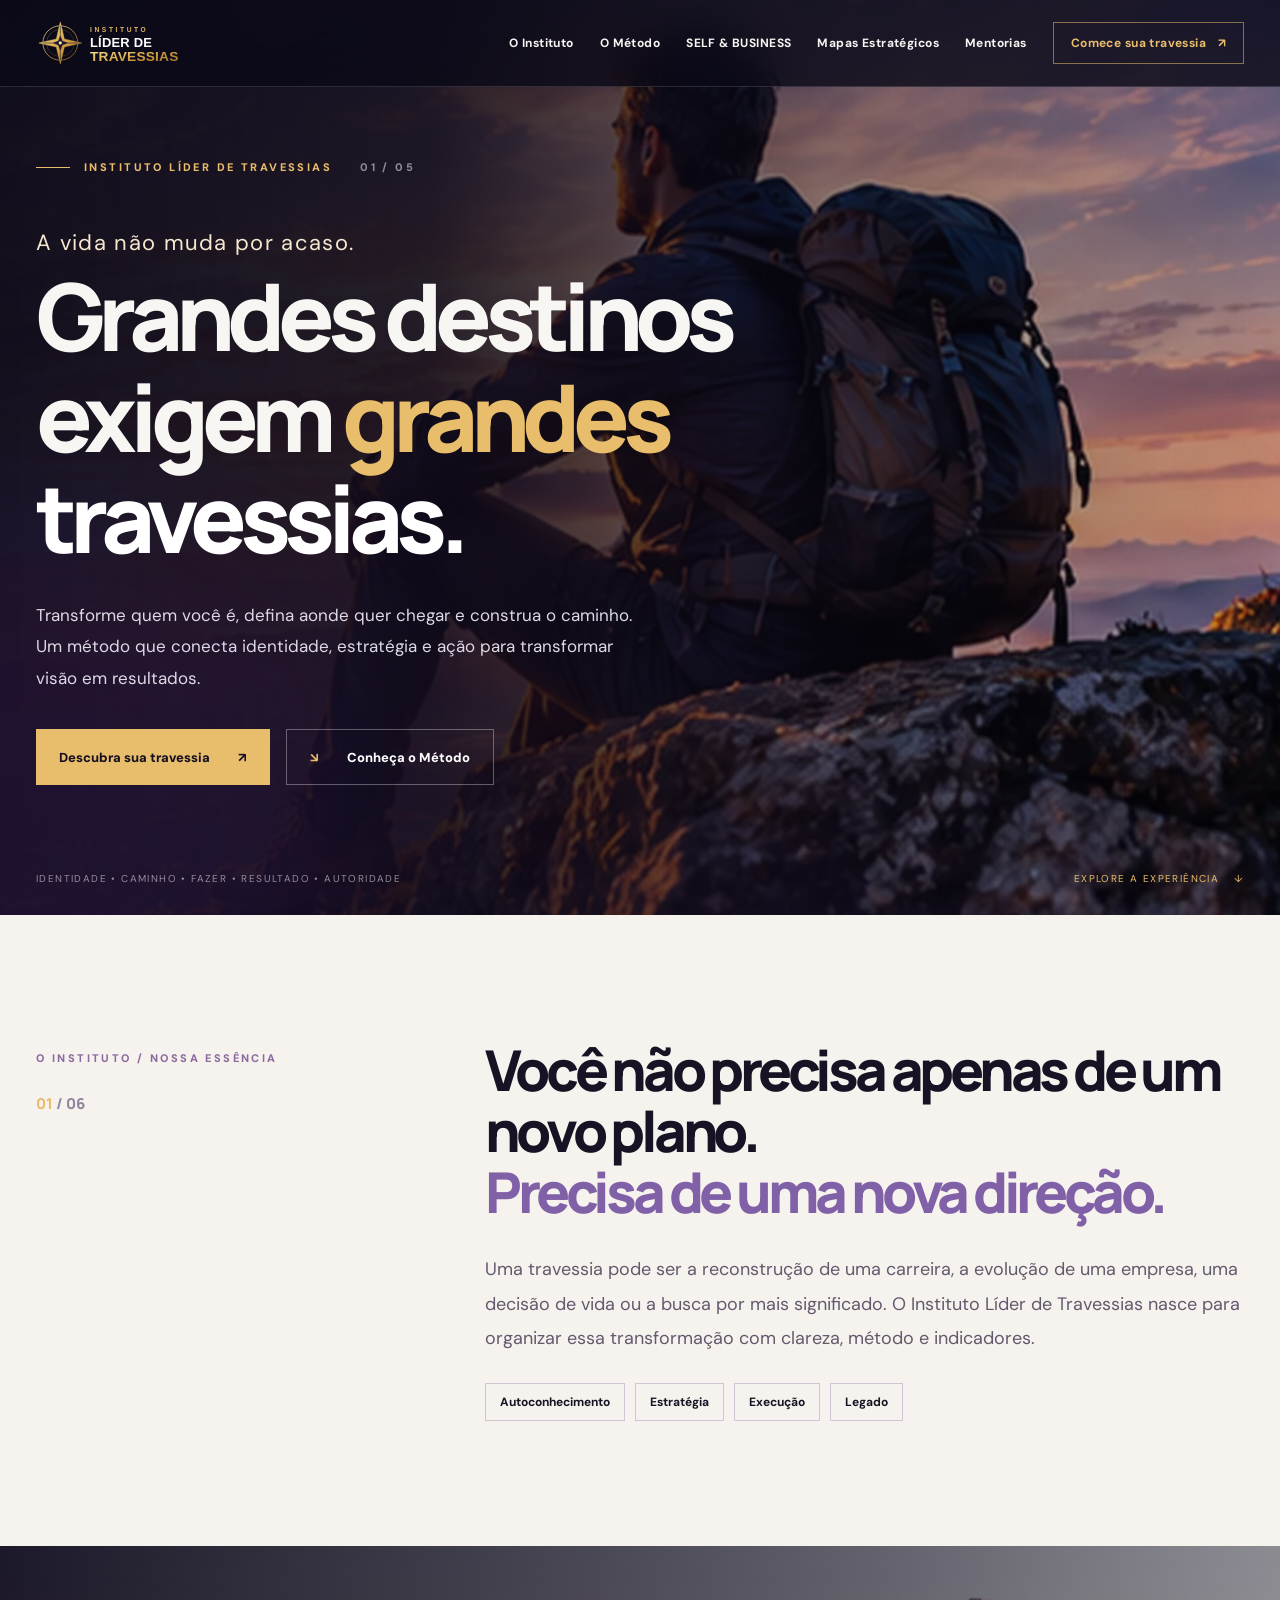
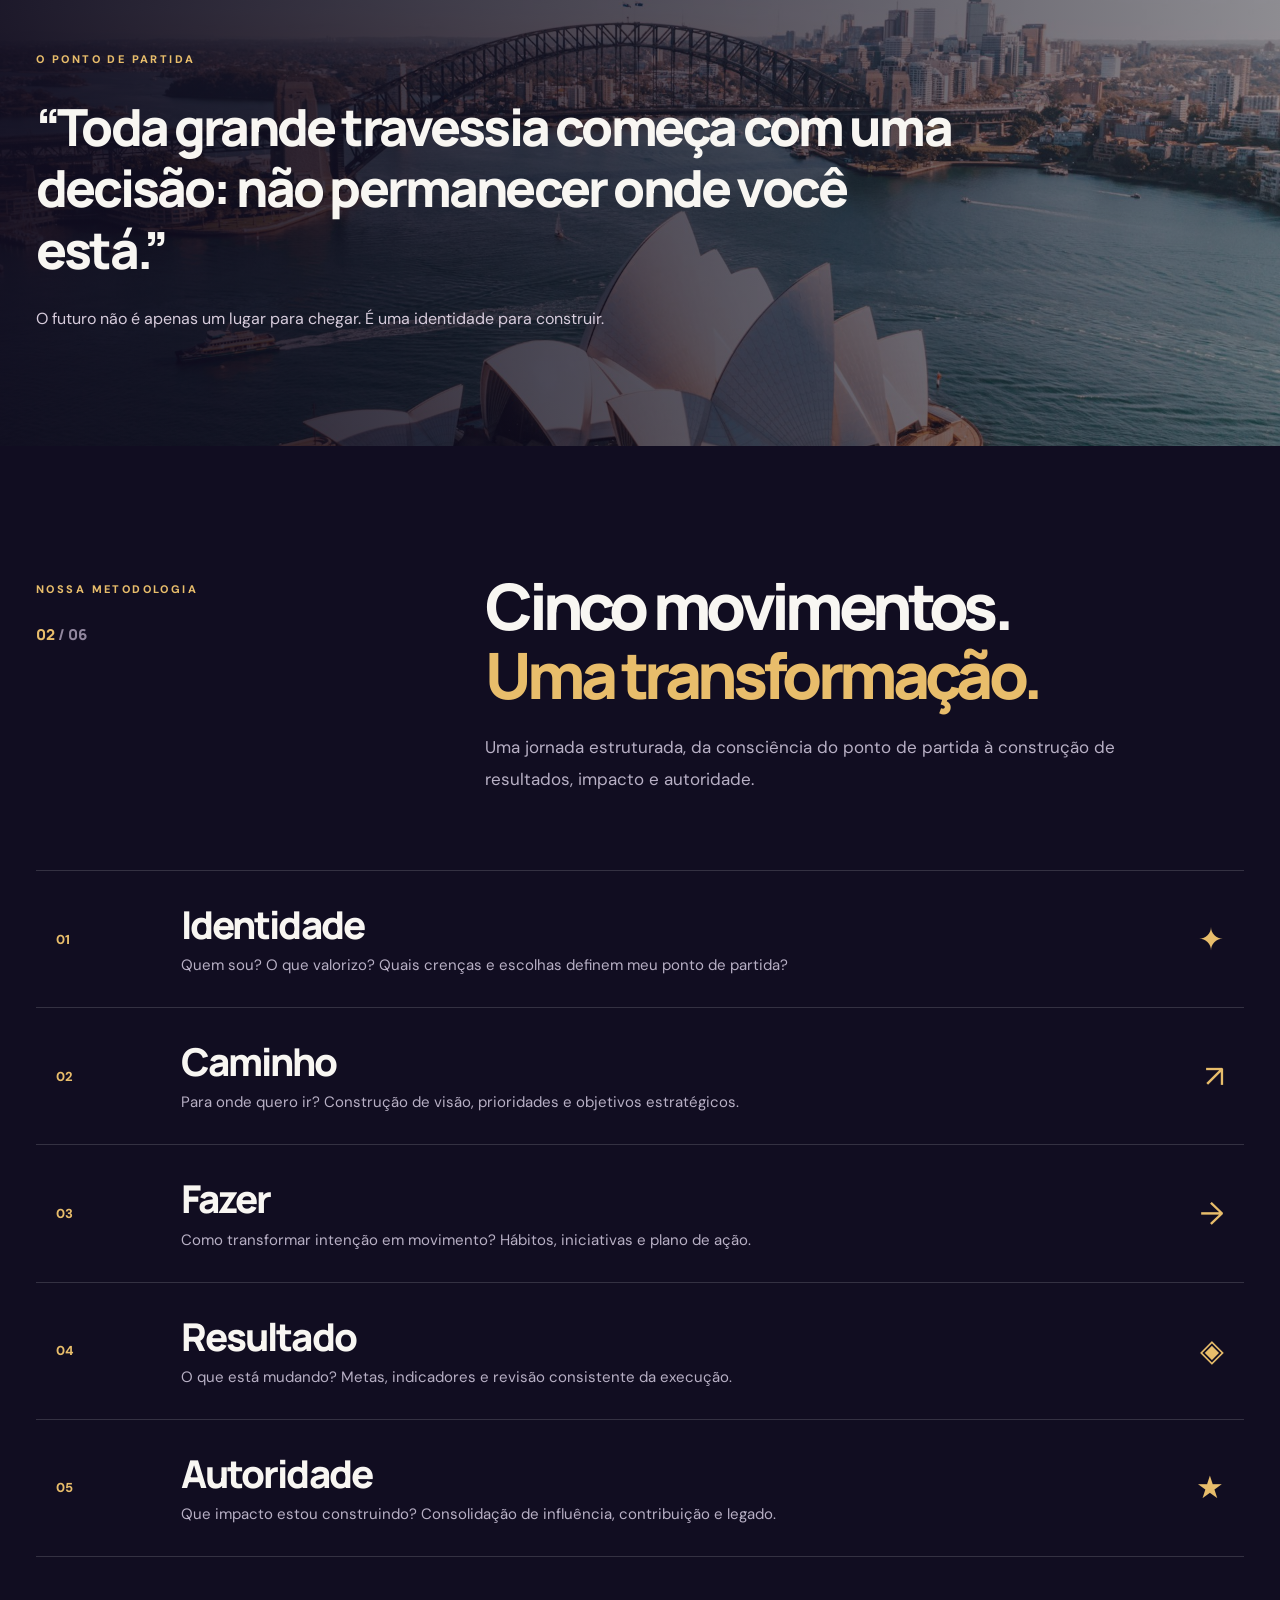
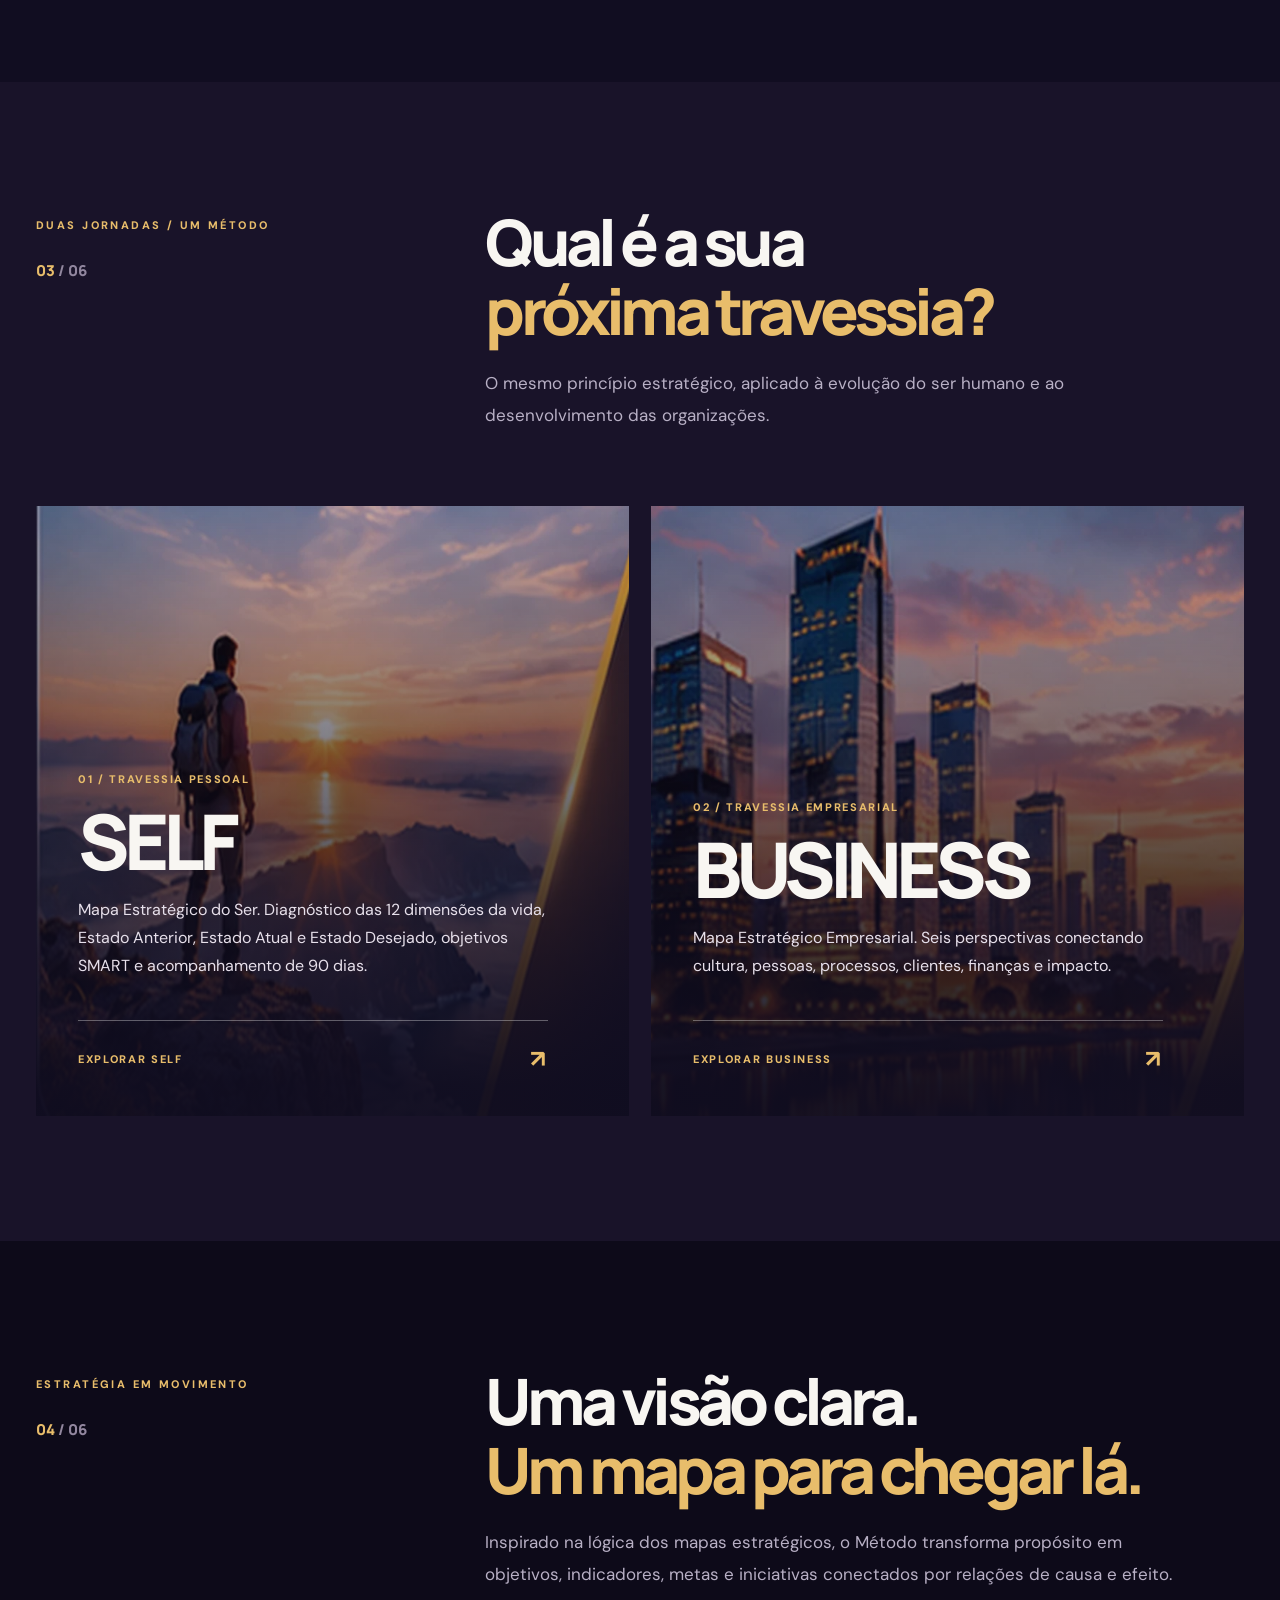
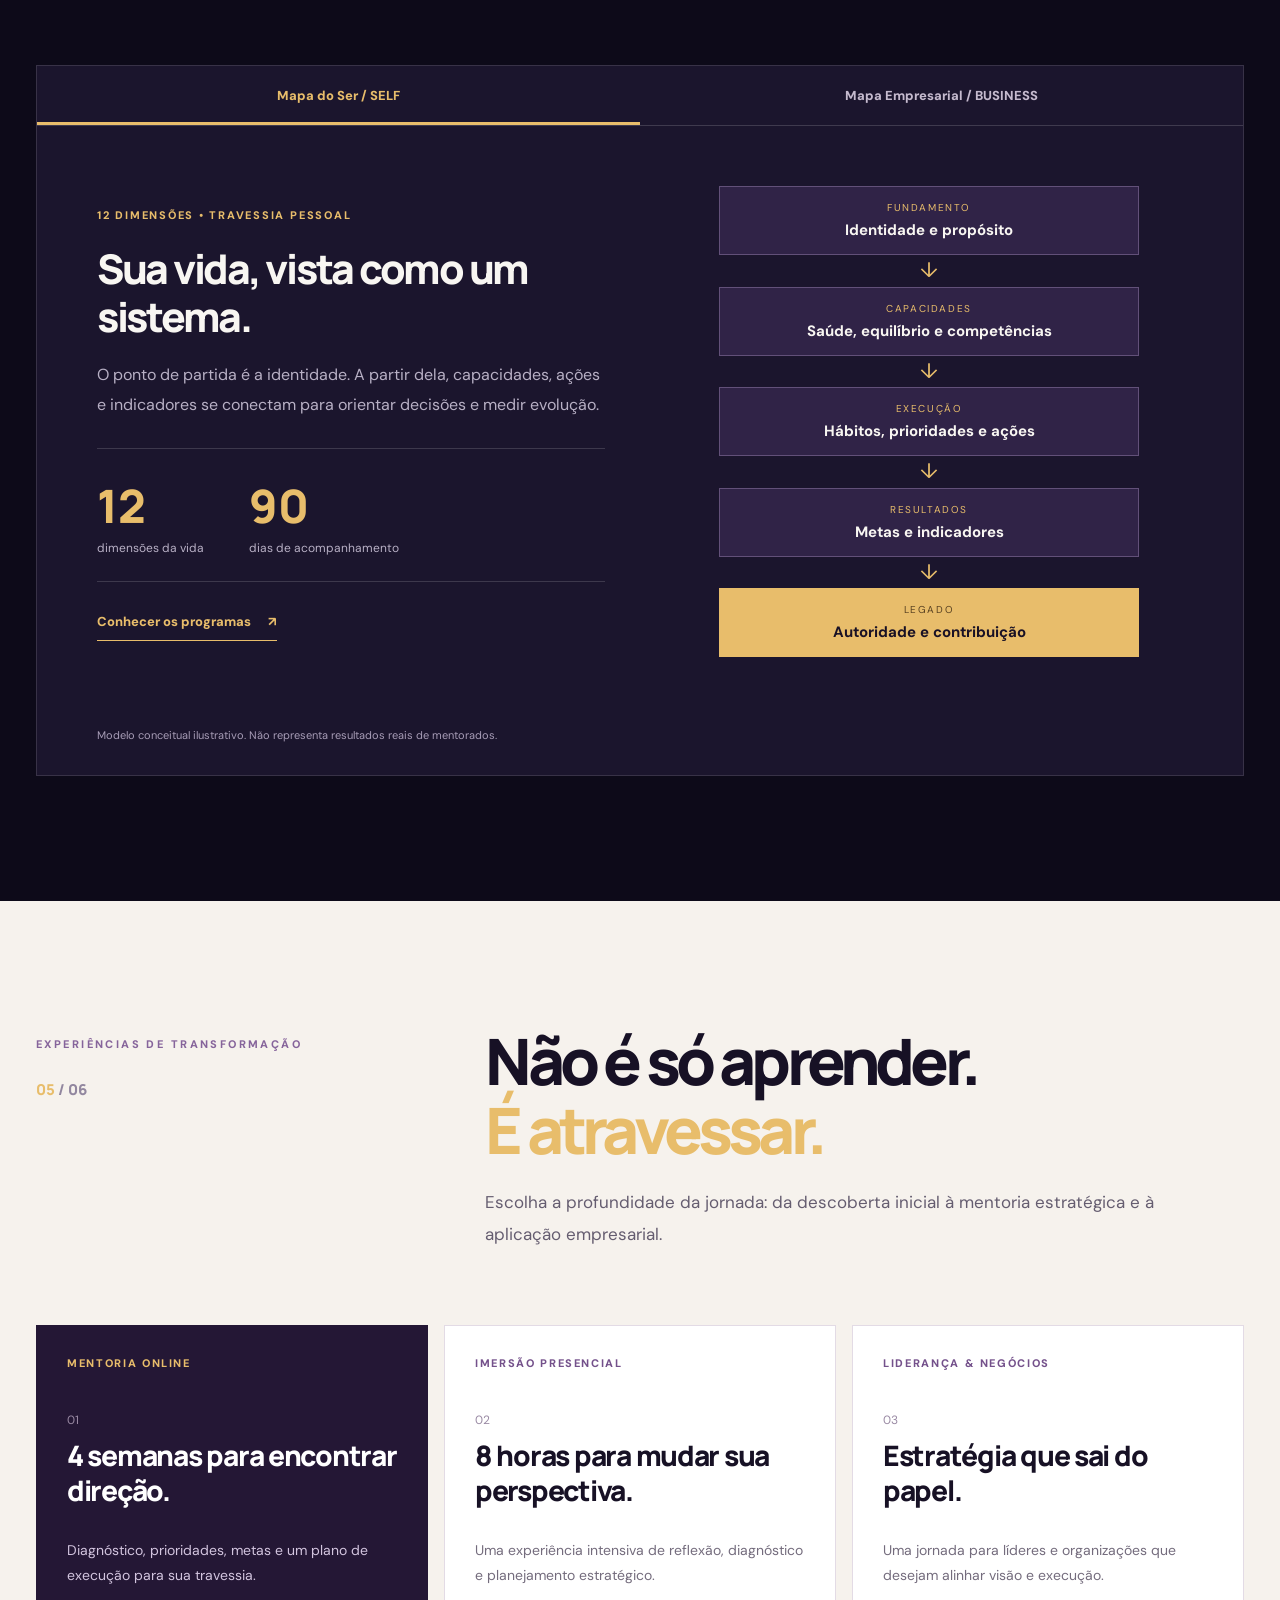
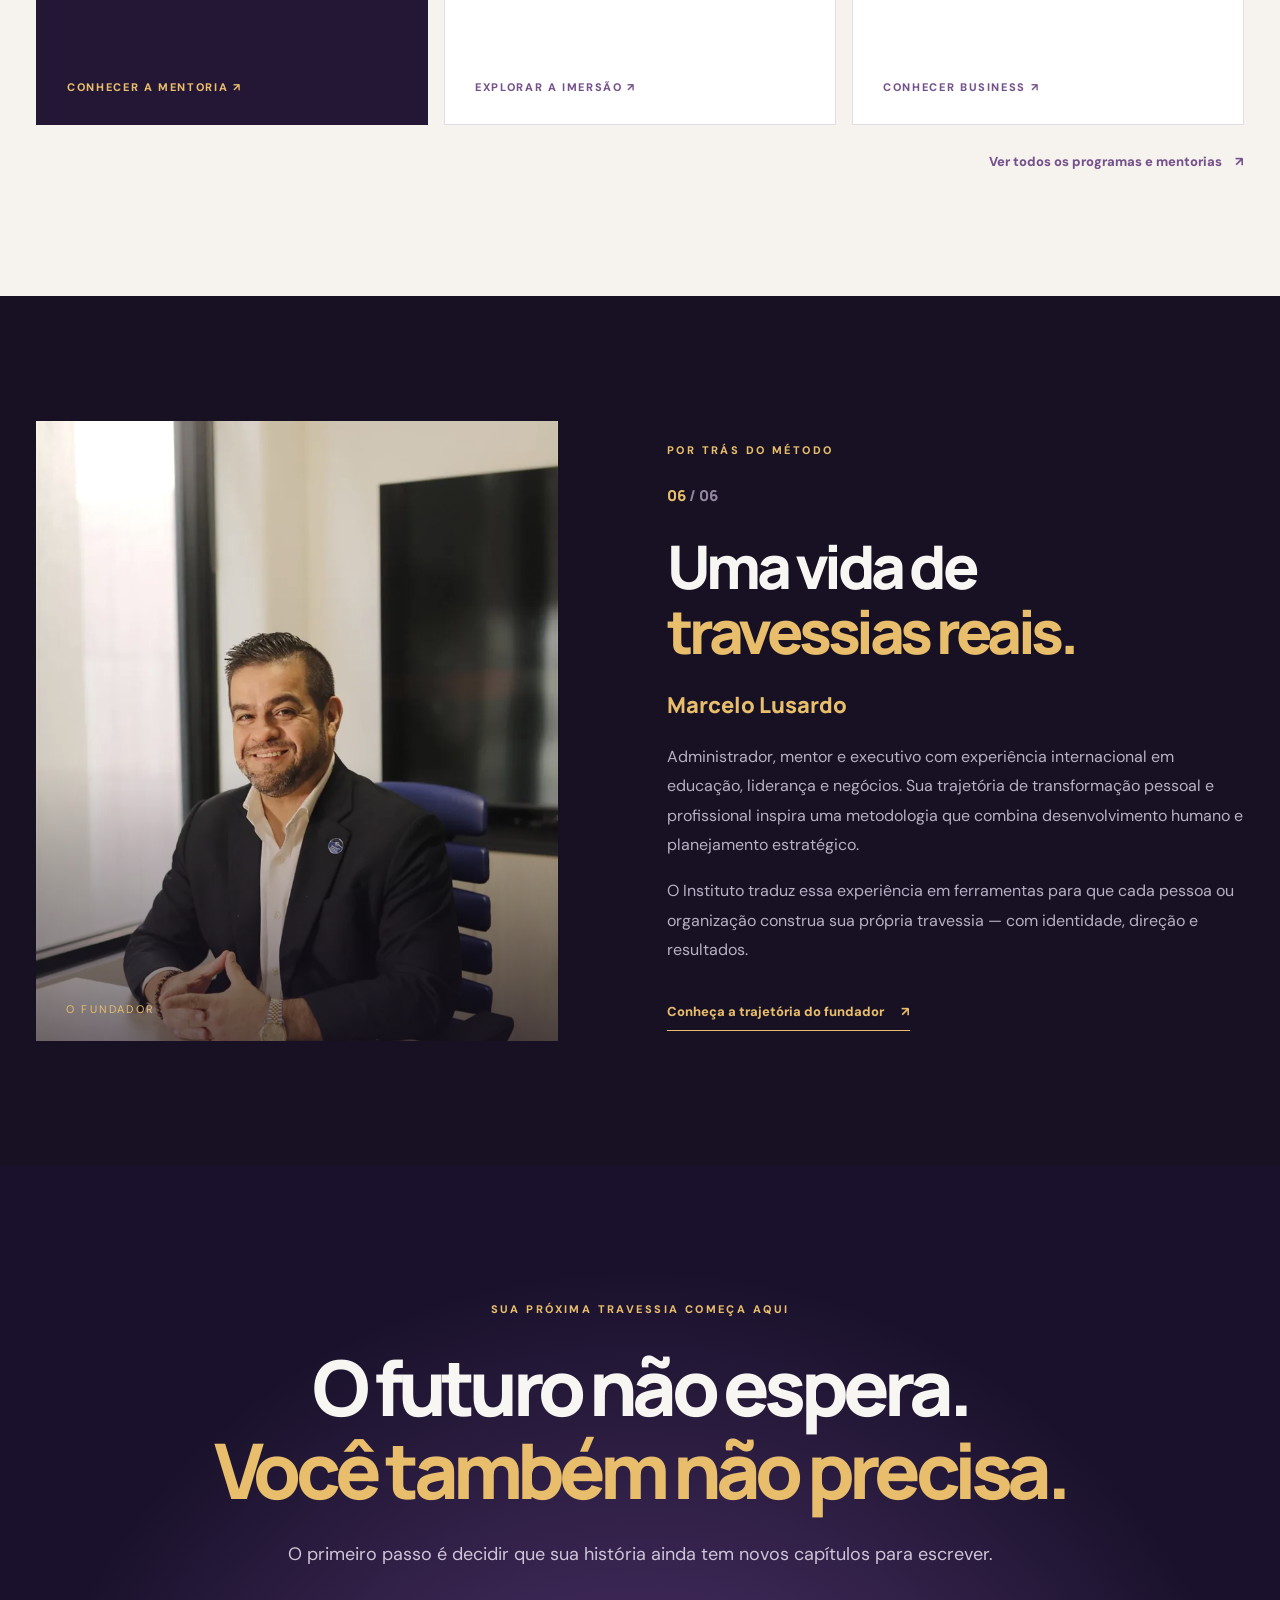
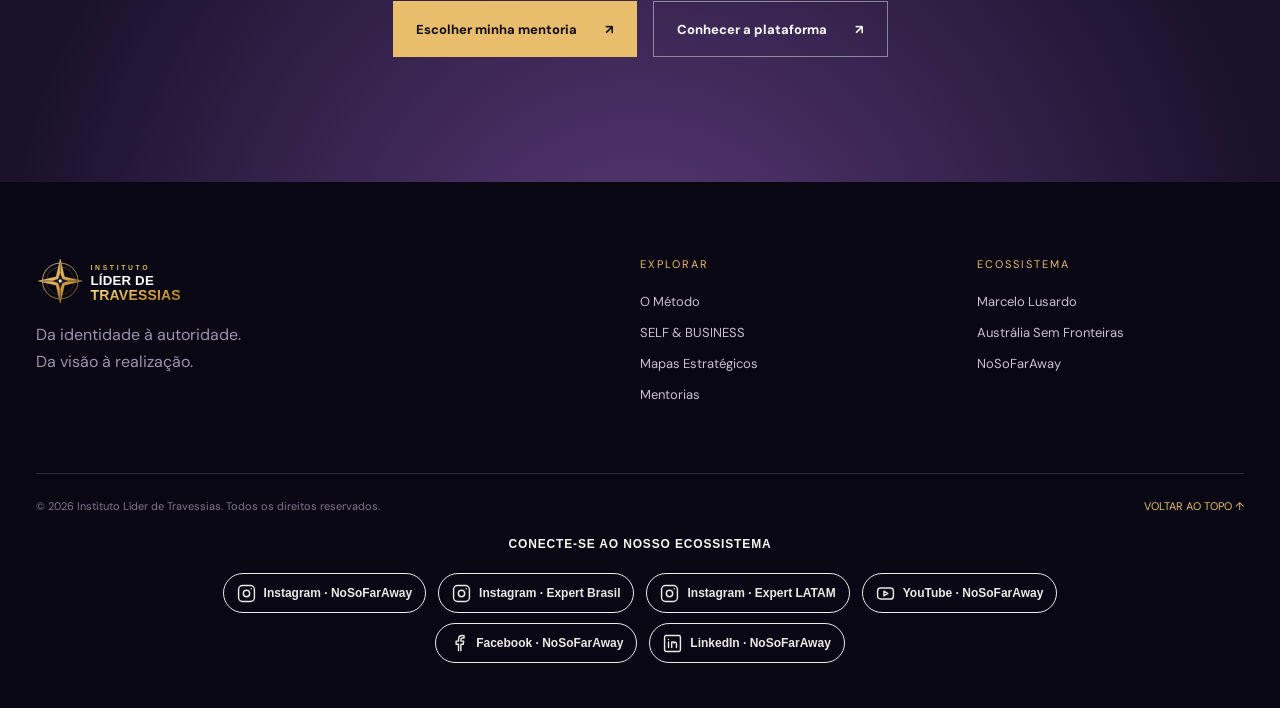
==== commit cea0191b: "Polish social icons and responsive mobile media presentation" ====
--- a/index.html
+++ b/index.html
@@ -1,13 +1,15 @@
-<!doctype html><html lang="pt-BR"><head><meta charset="utf-8"><meta name="viewport" content="width=device-width,initial-scale=1"><meta name="robots" content="noindex,nofollow"><title>Instituto Líder de Travessias | Método, Mentorias e Mapas Estratégicos</title><link rel="preconnect" href="https://fonts.googleapis.com"><link href="https://fonts.googleapis.com/css2?family=Inter:wght@400;500;600;700;800;900&display=swap" rel="stylesheet"><link rel="stylesheet" href="assets/site.css"><style id="social-ecosystem-style">.ecosystem-social{display:flex;flex-wrap:wrap;align-items:center;justify-content:center;gap:10px 16px;margin:20px auto;max-width:1050px}.ecosystem-social a{display:inline-flex;align-items:center;min-height:40px;padding:8px 13px;border:1px solid currentColor;border-radius:999px;color:inherit;text-decoration:none;font:600 12px/1.4 Inter,Arial,sans-serif;opacity:.95}.ecosystem-social a:hover,.ecosystem-social a:focus-visible{background:rgba(180,142,78,.18);text-decoration:underline}.ecosystem-social-title{text-align:center;font:700 12px/1.5 Inter,Arial,sans-serif;letter-spacing:.07em;text-transform:uppercase;margin:22px 0 8px}@media(max-width:600px){.ecosystem-social{gap:8px}.ecosystem-social a{font-size:11px;padding:8px 10px}}</style><style id="social-icons-mobile-refinement">.ecosystem-social{gap:10px 12px!important;padding:0 12px}.ecosystem-social a{gap:8px;justify-content:center;white-space:normal;text-align:left;max-width:100%;transition:background .2s,transform .2s}.ecosystem-social-icon{flex:none;display:block}@media(max-width:600px){.ecosystem-social{display:grid!important;grid-template-columns:repeat(2,minmax(0,1fr));width:100%;gap:9px!important;padding:0 6px}.ecosystem-social a{font-size:11px!important;line-height:1.3;padding:9px!important;min-width:0;min-height:54px}.ecosystem-social-icon{width:18px;height:18px}.ecosystem-social-title{padding:0 12px}}</style><style id="cinematic-mobile-crops">@media(max-width:700px){.hero:before{background-position:58% center!important}.photo-card.self{background-position:48% center!important}.photo-card.business{background-position:58% center!important}.photo-card{background-size:cover!important}.photo-card:before{background:linear-gradient(180deg,rgba(19,15,43,.15),rgba(19,15,43,.82))!important}}</style></head><body><header class="top"><div class="wrap"><a href="index.html"><img class="logo" src="assets/img/logo-instituto.svg" alt="Instituto Líder de Travessias"></a><button class="menu-toggle" onclick="document.querySelector('.nav').classList.toggle('open')">Menu</button><nav class="nav"><a href="index.html#metodo">O Método</a><a href="index.html#jornadas">SELF e BUSINESS</a><a href="mentorias/index.html">Mentorias</a><a href="index.html#mapas">Mapas Estratégicos</a><a href="https://projeto-mentoria-travessias.vercel.app/" target="_blank" rel="noopener">Plataforma</a></nav></div></header><main><section class="hero" id="inicio"><div class="wrap"><div class="eyebrow">Desenvolvimento pessoal, liderança e estratégia</div><h1>Da Identidade à Autoridade.<br><span>Da Visão à Realização.</span></h1><p>Diagnóstico, estratégia e execução para pessoas, líderes e empresas que desejam evoluir com direção, consistência e resultados mensuráveis.</p><div class="actions"><a class="btn" href="mentorias/index.html">Conhecer mentorias</a><a class="btn outline" href="#metodo">Explorar o Método</a></div></div></section>
-<section class="section values-section" id="instituto"><div class="wrap"><span class="eyebrow">O que orienta o Instituto</span><h2>Visão, missão e valores</h2><div class="grid three"><article class="card"><span class="pill">Missão</span><h3>Transformar potencial em direção</h3><p>Apoiar pessoas, líderes e organizações a diagnosticar sua realidade, construir estratégias e executar travessias com propósito e indicadores claros.</p></article><article class="card"><span class="pill">Visão</span><h3>Ser referência em travessias estratégicas</h3><p>Consolidar uma metodologia de desenvolvimento humano e empresarial que una identidade, estratégia, ação, resultados e legado.</p></article><article class="card"><span class="pill">Valores</span><h3>Os princípios da jornada</h3><p>Integridade, responsabilidade, autoconhecimento, coragem, aprendizado contínuo, disciplina, serviço e resultados sustentáveis.</p></article></div><p class="disclaimer">Textos institucionais propostos para validação do fundador antes da publicação definitiva.</p></div></section><section class="section dark" id="jornadas"><div class="wrap"><span class="eyebrow">Duas aplicações, um mesmo propósito</span><h2>Qual é a sua travessia?</h2><p class="lead">Uma metodologia que conecta diagnóstico, planejamento, execução e potencialização de resultados.</p><div class="grid two"><article class="photo-card self"><span class="eyebrow">Travessia pessoal</span><h2>SELF: Mapa Estratégico do Ser</h2><p>Diagnóstico das 12 dimensões da vida, Estado Anterior, Estado Atual e Estado Desejado, objetivos SMART, indicadores e acompanhamento de 90 dias.</p><a href="mentorias/index.html#self">Conhecer mentorias pessoais →</a></article><article class="photo-card business"><span class="eyebrow">Travessia empresarial</span><h2>BUSINESS: Estratégia que gera execução</h2><p>Seis perspectivas estratégicas para alinhar liderança, equipes, processos, mercado e resultados mensuráveis.</p><a href="mentorias/index.html#business">Conhecer programas empresariais →</a></article></div></div></section>
-<section class="section" id="metodo"><div class="wrap"><span class="eyebrow">A metodologia</span><h2>Da identidade à autoridade</h2><p class="lead">Cinco movimentos que organizam a transformação em uma jornada com direção, execução e avaliação contínua.</p><div class="steps"><div class="step"><span class="eyebrow">01</span><strong>Identidade</strong><small>Reconhecer valores, crenças e o ponto de partida.</small></div><div class="step"><span class="eyebrow">02</span><strong>Caminho</strong><small>Definir visão, objetivos e direção.</small></div><div class="step"><span class="eyebrow">03</span><strong>Fazer</strong><small>Transformar objetivos em iniciativas e execução.</small></div><div class="step"><span class="eyebrow">04</span><strong>Resultado</strong><small>Medir evolução com indicadores e metas.</small></div><div class="step"><span class="eyebrow">05</span><strong>Autoridade</strong><small>Consolidar impacto, influência e legado.</small></div></div></div></section>
-<section class="section light" id="mapas"><div class="wrap"><span class="eyebrow">Ferramentas exclusivas do Método</span><h2>Mapas Estratégicos que conectam visão e execução</h2><p class="lead">O método traduz identidade, missão, visão e valores em objetivos estratégicos, indicadores, metas e iniciativas. Cada camada influencia a próxima por relações de causa e efeito.</p><div class="grid two"><article class="map enhanced"><span class="pill">SELF</span><h3>Mapa Estratégico do Ser</h3><p class="muted">Do Estado Anterior ao Estado Atual e ao Estado Desejado, com 12 dimensões e acompanhamento de 90 dias.</p><div class="strategy-flow"><div class="flow-node"><small>Fundamento</small><strong>Identidade, valores e propósito</strong></div><div class="flow-arrow" aria-hidden="true">↓</div><div class="flow-node"><small>Capacidades</small><strong>Saúde, equilíbrio e competências</strong></div><div class="flow-arrow" aria-hidden="true">↓</div><div class="flow-node"><small>Execução</small><strong>Hábitos, prioridades e plano 5W2H</strong></div><div class="flow-arrow" aria-hidden="true">↓</div><div class="flow-node"><small>Resultados</small><strong>Metas de vida e indicadores de evolução</strong></div><div class="flow-arrow" aria-hidden="true">↓</div><div class="flow-node"><small>Autoridade</small><strong>Contribuição, influência e legado</strong></div></div><h4>As 12 dimensões da travessia pessoal</h4><div class="dimensions"><div class="dimension"><span>01</span>Essência, identidade e propósito</div><div class="dimension"><span>02</span>Mente, emoções e crenças</div><div class="dimension"><span>03</span>Saúde, corpo e energia</div><div class="dimension"><span>04</span>Família e relacionamentos</div><div class="dimension"><span>05</span>Conhecimento e competências</div><div class="dimension"><span>06</span>Carreira e realização</div><div class="dimension"><span>07</span>Finanças e patrimônio</div><div class="dimension"><span>08</span>Espiritualidade e valores</div><div class="dimension"><span>09</span>Qualidade de vida e lazer</div><div class="dimension"><span>10</span>Contribuição e legado</div><div class="dimension"><span>11</span>Ambiente e organização</div><div class="dimension"><span>12</span>Travessias e experiências</div></div><p class="disclaimer">Estrutura demonstrativa para discussão metodológica. A nomenclatura definitiva das 12 dimensões deve ser conferida com o Manual Mestre.</p><a class="link" href="mentorias/index.html#self">Explorar mentoria SELF →</a></article><article class="map enhanced"><span class="pill">BUSINESS</span><h3>Mapa Estratégico Empresarial</h3><p class="muted">Do diagnóstico organizacional à visão estratégica, com seis perspectivas integradas.</p><div class="strategy-flow"><div class="flow-node"><small>Fundamento</small><strong>Cultura, liderança e competências</strong></div><div class="flow-arrow" aria-hidden="true">↓</div><div class="flow-node"><small>Capacidades</small><strong>Inovação e processos internos</strong></div><div class="flow-arrow" aria-hidden="true">↓</div><div class="flow-node"><small>Mercado</small><strong>Experiência, relacionamento e valor ao cliente</strong></div><div class="flow-arrow" aria-hidden="true">↓</div><div class="flow-node"><small>Resultados</small><strong>Receita, margem, eficiência e crescimento</strong></div><div class="flow-arrow" aria-hidden="true">↓</div><div class="flow-node"><small>Legado</small><strong>Impacto, sustentabilidade e continuidade</strong></div></div><h4>As seis perspectivas empresariais</h4><div class="dimensions"><div class="dimension"><span>01</span>Pessoas e cultura</div><div class="dimension"><span>02</span>Aprendizagem e inovação</div><div class="dimension"><span>03</span>Processos internos</div><div class="dimension"><span>04</span>Clientes e mercado</div><div class="dimension"><span>05</span>Resultados financeiros</div><div class="dimension"><span>06</span>Impacto e sustentabilidade</div></div><p class="disclaimer">Modelo ilustrativo adaptado ao contexto empresarial. Objetivos, perspectivas e pesos são definidos no diagnóstico.</p><a class="link" href="mentorias/index.html#business">Explorar programa BUSINESS →</a></article></div></div></section>
-<section class="section" id="ferramentas"><div class="wrap"><span class="eyebrow">Diagnóstico e acompanhamento</span><h2>Do diagnóstico ao Painel de Bordo</h2><p class="lead">Uma visão integrada do progresso com indicadores de execução e resultado. Selecione uma jornada para visualizar um exemplo de acompanhamento.</p><div class="tool-tabs" role="group" aria-label="Escolher jornada"><button type="button" class="tool-tab active" data-model="self" aria-pressed="true">Painel SELF</button><button type="button" class="tool-tab" data-model="business" aria-pressed="false">Painel BUSINESS</button></div><div class="demo-banner">Dados fictícios para demonstração da interface. Não representam resultados reais de clientes.</div><div class="dashboard"><div class="dashboard-head"><div><span class="eyebrow">Painel de 90 dias</span><h3 id="dash-title">Evolução da travessia pessoal</h3><p id="dash-sub">Indicadores exemplificativos de execução e equilíbrio das dimensões</p></div><div class="dashboard-tag">Simulação</div></div><div class="kpis"><div class="kpi"><small id="kpi1-label">Índice de evolução</small><strong id="kpi1">68%</strong><span>Exemplo</span></div><div class="kpi"><small id="kpi2-label">Metas no prazo</small><strong id="kpi2">7/10</strong><span>Exemplo</span></div><div class="kpi"><small id="kpi3-label">Ações concluídas</small><strong id="kpi3">18/24</strong><span>Exemplo</span></div><div class="kpi"><small id="kpi4-label">Progresso em 90 dias</small><strong id="kpi4">+22 p.p.</strong><span>Exemplo</span></div></div><div class="grid two"><div class="chart-card"><h4>Indicadores por dimensão</h4><div id="bars" class="bars" aria-label="Gráfico de barras demonstrativo"></div></div><div class="chart-card"><h4>Trajetória de evolução</h4><svg id="trend" viewBox="0 0 460 230" role="img" aria-label="Gráfico demonstrativo de evolução em 90 dias"><line x1="40" y1="185" x2="430" y2="185" stroke="#ccc5dd"/><line x1="40" y1="35" x2="40" y2="185" stroke="#ccc5dd"/><g id="trend-data"></g><text x="40" y="210" font-size="13" fill="#625b7b">Dia 0</text><text x="205" y="210" font-size="13" fill="#625b7b">Dia 45</text><text x="385" y="210" font-size="13" fill="#625b7b">Dia 90</text></svg><p class="disclaimer">Pontuação normalizada de 0 a 100 apenas para ilustrar a leitura do painel.</p></div></div></div><div class="grid three tool-grid"><article class="card"><h3>Diagnóstico e prontidão</h3><p>Roda das 12 Travessias, 70 perguntas diagnósticas, SWOT e Assessment de Prontidão para a Travessia.</p></article><article class="card"><h3>Planejamento estratégico</h3><p>Missão, visão, valores, Estado Anterior, Estado Atual, Estado Desejado, objetivos SMART, mapa de causalidade, KPIs, metas e plano 5W2H.</p></article><article class="card"><h3>Execução e revisão</h3><p>Painel de 90 dias, metas, rituais de revisão, indicadores de tendência e resultado, e dossiê do mentorado.</p></article></div><p class="disclaimer">As ferramentas acima descrevem a proposta metodológica. Esta página demonstra a experiência visual, mas não executa avaliações, salva respostas ou substitui o aplicativo autenticado.</p></div></section><section class="section" id="programas"><div class="wrap"><span class="eyebrow">Escolha sua jornada</span><h2>Programas e mentorias</h2><div class="grid three"><article class="card"><span class="pill">Primeiro contato</span><h3>Encontro introdutório em grupo</h3><p>Conheça os fundamentos do Método e identifique sua travessia prioritária.</p><div class="price">R$ 97</div><a class="link" href="mentorias/index.html#introdutorio">Conhecer o encontro →</a></article><article class="card"><span class="pill">Mentoria online</span><h3>Mentoria de 4 semanas</h3><p>Diagnóstico, direção estratégica, plano de ação e acompanhamento inicial.</p><a class="link" href="mentoria-4-semanas/index.html">Conhecer a mentoria →</a></article><article class="card"><span class="pill">Aprofundamento</span><h3>Programas avançados</h3><p>Mentorias de 8 e 12 semanas, imersões, Elite e programas empresariais.</p><a class="link" href="mentorias/index.html#avancados">Explorar programas →</a></article></div></div></section>
-<section class="band"><div class="wrap mentor"><img src="assets/img/mentor.webp" alt="Marcelo Lusardo, fundador do Instituto"><div><span class="eyebrow">O fundador</span><h2>Marcelo Lusardo</h2><p>Administrador, mentor e executivo com trajetória internacional. O Instituto organiza sua experiência em uma metodologia de planejamento e desenvolvimento pessoal e empresarial.</p><a class="btn" href="https://www.marcelolusardo.com.br/">Conhecer a trajetória</a></div></div></section>
-<section class="section light"><div class="wrap"><span class="eyebrow">Além das fronteiras</span><h2>Conexões e travessias globais</h2><p class="lead">Austrália Sem Fronteiras é o movimento de conexão internacional do ecossistema, aberto a diferentes países, culturas e oportunidades.</p><a class="btn" href="https://www.australiasemfronteiras.com.br/">Conhecer o movimento</a></div></section></main><footer class="foot"><div class="wrap"><strong>Instituto Líder de Travessias</strong><p>Estratégia para pessoas, líderes e empresas. Método criado por Marcelo Lusardo.</p><a href="https://www.marcelolusardo.com.br/">Conheça o fundador</a> · <a href="https://www.australiasemfronteiras.com.br/">Austrália Sem Fronteiras</a></div><div class="ecosystem-social-title">Conecte-se ao nosso ecossistema</div><nav class="ecosystem-social" aria-label="Redes sociais do ecossistema"><a href="https://www.instagram.com/nsfa_br/" target="_blank" rel="noopener noreferrer"><svg class="ecosystem-social-icon" viewBox="0 0 24 24" width="19" height="19" fill="none" stroke="currentColor" stroke-width="1.8" stroke-linecap="round" stroke-linejoin="round" aria-hidden="true"><rect x="2" y="2" width="20" height="20" rx="5"/><circle cx="12" cy="12" r="4"/><circle cx="18" cy="6" r="1" fill="currentColor" stroke="none"/></svg><span>Instagram · NoSoFarAway</span></a><a href="https://www.instagram.com/experteducationbr/" target="_blank" rel="noopener noreferrer"><svg class="ecosystem-social-icon" viewBox="0 0 24 24" width="19" height="19" fill="none" stroke="currentColor" stroke-width="1.8" stroke-linecap="round" stroke-linejoin="round" aria-hidden="true"><rect x="2" y="2" width="20" height="20" rx="5"/><circle cx="12" cy="12" r="4"/><circle cx="18" cy="6" r="1" fill="currentColor" stroke="none"/></svg><span>Instagram · Expert Brasil</span></a><a href="https://www.instagram.com/expertedu.latam/" target="_blank" rel="noopener noreferrer"><svg class="ecosystem-social-icon" viewBox="0 0 24 24" width="19" height="19" fill="none" stroke="currentColor" stroke-width="1.8" stroke-linecap="round" stroke-linejoin="round" aria-hidden="true"><rect x="2" y="2" width="20" height="20" rx="5"/><circle cx="12" cy="12" r="4"/><circle cx="18" cy="6" r="1" fill="currentColor" stroke="none"/></svg><span>Instagram · Expert LATAM</span></a><a href="https://www.youtube.com/@nsfa_br/videos" target="_blank" rel="noopener noreferrer"><svg class="ecosystem-social-icon" viewBox="0 0 24 24" width="19" height="19" fill="none" stroke="currentColor" stroke-width="1.8" stroke-linecap="round" stroke-linejoin="round" aria-hidden="true"><rect x="2" y="5" width="20" height="14" rx="4"/><path d="m10 9 5 3-5 3z"/></svg><span>YouTube · NoSoFarAway</span></a><a href="https://www.facebook.com/nsfabr" target="_blank" rel="noopener noreferrer"><svg class="ecosystem-social-icon" viewBox="0 0 24 24" width="19" height="19" fill="none" stroke="currentColor" stroke-width="1.8" stroke-linecap="round" stroke-linejoin="round" aria-hidden="true"><path d="M15 21v-8h3l.5-4H15V7c0-1.1.4-2 2-2h2V2.2A20 20 0 0 0 16.5 2C13.5 2 12 3.8 12 7v2H9v4h3v8"/></svg><span>Facebook · NoSoFarAway</span></a><a href="https://www.linkedin.com/company/nsfabr" target="_blank" rel="noopener noreferrer"><svg class="ecosystem-social-icon" viewBox="0 0 24 24" width="19" height="19" fill="none" stroke="currentColor" stroke-width="1.8" stroke-linecap="round" stroke-linejoin="round" aria-hidden="true"><rect x="2" y="2" width="20" height="20" rx="2"/><path d="M7 10v7M7 7v.1M11 17v-7h3v1.3c.5-1 3-1.8 3 1.4V17"/></svg><span>LinkedIn · NoSoFarAway</span></a></nav></footer><script>
-(function(){
- const sets={self:{title:'Evolução da travessia pessoal',sub:'Indicadores exemplificativos de execução e equilíbrio das dimensões',labels:['Índice de evolução','Metas no prazo','Ações concluídas','Progresso em 90 dias'],values:['68%','7/10','18/24','+22 p.p.'],bars:[['Saúde e energia',72],['Família e relações',81],['Carreira e realização',64],['Finanças pessoais',52],['Propósito e valores',78]],trend:[42,48,53,61,68]},business:{title:'Evolução da travessia empresarial',sub:'Indicadores exemplificativos de gestão e execução estratégica',labels:['Execução do plano','Objetivos no prazo','Iniciativas concluídas','Evolução de eficiência'],values:['74%','9/12','22/30','+16 p.p.'],bars:[['Pessoas e cultura',70],['Processos internos',61],['Clientes e mercado',79],['Resultados financeiros',66],['Inovação',55]],trend:[47,54,59,66,74]}};
- function render(kind){const d=sets[kind];document.getElementById('dash-title').textContent=d.title;document.getElementById('dash-sub').textContent=d.sub;for(let i=1;i<=4;i++){document.getElementById('kpi'+i+'-label').textContent=d.labels[i-1];document.getElementById('kpi'+i).textContent=d.values[i-1]};document.getElementById('bars').innerHTML=d.bars.map(([name,val])=>'<div><div class="bar-label"><span>'+name+'</span><strong>'+val+'%</strong></div><div class="bar-track"><div class="bar-fill" style="width:'+val+'%"></div></div></div>').join('');const points=d.trend.map((v,i)=>(40+i*97.5)+','+(185-v*1.5)).join(' ');document.getElementById('trend-data').innerHTML='<polyline points="'+points+'" fill="none" stroke="#654c9a" stroke-width="5" stroke-linejoin="round" stroke-linecap="round"/>'+d.trend.map((v,i)=>'<circle cx="'+(40+i*97.5)+'" cy="'+(185-v*1.5)+'" r="6" fill="#d6a84d" stroke="#fff" stroke-width="2"/>').join('');document.querySelectorAll('.tool-tab').forEach(b=>{const active=b.dataset.model===kind;b.classList.toggle('active',active);b.setAttribute('aria-pressed',active?'true':'false')})}
- document.querySelectorAll('.tool-tab').forEach(b=>b.addEventListener('click',()=>render(b.dataset.model)));render('self');
-})();
-</script></body></html>+<!doctype html>
+<html lang="pt-BR"><head><meta charset="utf-8"><meta name="viewport" content="width=device-width,initial-scale=1"><meta name="robots" content="noindex,nofollow"><meta name="theme-color" content="#0d0a19"><meta name="description" content="Instituto Líder de Travessias. Identidade, estratégia e execução para pessoas, líderes e empresas. Conheça o Método de Marcelo Lusardo."><title>Instituto Líder de Travessias — Sua próxima grande travessia</title><link rel="preconnect" href="https://fonts.googleapis.com"><link rel="preconnect" href="https://fonts.gstatic.com" crossorigin><link href="https://fonts.googleapis.com/css2?family=DM+Sans:wght@400;500;600;700;800&family=Manrope:wght@400;500;600;700;800&display=swap" rel="stylesheet"><link rel="stylesheet" href="assets/cinema.css"><style id="social-ecosystem-style">.ecosystem-social{display:flex;flex-wrap:wrap;align-items:center;justify-content:center;gap:10px 16px;margin:20px auto;max-width:1050px}.ecosystem-social a{display:inline-flex;align-items:center;min-height:40px;padding:8px 13px;border:1px solid currentColor;border-radius:999px;color:inherit;text-decoration:none;font:600 12px/1.4 Inter,Arial,sans-serif;opacity:.95}.ecosystem-social a:hover,.ecosystem-social a:focus-visible{background:rgba(180,142,78,.18);text-decoration:underline}.ecosystem-social-title{text-align:center;font:700 12px/1.5 Inter,Arial,sans-serif;letter-spacing:.07em;text-transform:uppercase;margin:22px 0 8px}@media(max-width:600px){.ecosystem-social{gap:8px}.ecosystem-social a{font-size:11px;padding:8px 10px}}</style><style id="social-icons-mobile-refinement">.ecosystem-social{gap:10px 12px!important;padding:0 12px}.ecosystem-social a{gap:8px;justify-content:center;white-space:normal;text-align:left;max-width:100%;transition:background .2s,transform .2s}.ecosystem-social-icon{flex:none;display:block}@media(max-width:600px){.ecosystem-social{display:grid!important;grid-template-columns:repeat(2,minmax(0,1fr));width:100%;gap:9px!important;padding:0 6px}.ecosystem-social a{font-size:11px!important;line-height:1.3;padding:9px!important;min-width:0;min-height:54px}.ecosystem-social-icon{width:18px;height:18px}.ecosystem-social-title{padding:0 12px}}</style><style id="cinematic-mobile-crops">@media(max-width:700px){.hero:before{background-position:58% center!important}.photo-card.self{background-position:48% center!important}.photo-card.business{background-position:58% center!important}.photo-card{background-size:cover!important}.photo-card:before{background:linear-gradient(180deg,rgba(19,15,43,.15),rgba(19,15,43,.82))!important}}</style></head>
+<body><a class="skip" href="#conteudo">Ir para conteúdo</a><header class="header" id="topo"><div class="container header-inner"><a class="brand" href="index.html" aria-label="Instituto Líder de Travessias, início"><img src="assets/img/logo-instituto.svg" alt="Instituto Líder de Travessias"></a><button class="nav-toggle" id="nav-toggle" aria-expanded="false" aria-controls="nav">Menu <span aria-hidden="true">☰</span></button><nav class="nav" id="nav" aria-label="Navegação principal"><a href="#manifesto">O Instituto</a><a href="#metodo">O Método</a><a href="#jornadas">SELF & BUSINESS</a><a href="#mapas">Mapas Estratégicos</a><a href="mentorias/index.html">Mentorias</a><a class="nav-cta" href="#comecar">Comece sua travessia <span aria-hidden="true">↗</span></a></nav></div></header>
+<main id="conteudo">
+<section class="hero" id="inicio"><div class="hero-image" aria-hidden="true"></div><div class="hero-glow" aria-hidden="true"></div><div class="container hero-content"><div class="hero-label"><span class="label-line"></span> INSTITUTO LÍDER DE TRAVESSIAS <span class="label-index">01 / 05</span></div><p class="hero-overline">A vida não muda por acaso.</p><h1>Grandes destinos<br>exigem <em>grandes</em><br><span>travessias.</span></h1><p class="hero-description">Transforme quem você é, defina aonde quer chegar e construa o caminho. Um método que conecta identidade, estratégia e ação para transformar visão em resultados.</p><div class="hero-actions"><a class="button button-gold" href="#jornadas">Descubra sua travessia <span>↗</span></a><a class="button button-ghost" href="#metodo"><span class="play-icon">↘</span> Conheça o Método</a></div></div><div class="hero-bottom container"><span>IDENTIDADE • CAMINHO • FAZER • RESULTADO • AUTORIDADE</span><a href="#manifesto">EXPLORE A EXPERIÊNCIA <span aria-hidden="true">↓</span></a></div></section>
+<section class="statement" id="manifesto"><div class="container statement-grid"><div><p class="kicker">O INSTITUTO / NOSSA ESSÊNCIA</p><p class="section-number">01 <span>/ 06</span></p></div><div><h2>Você não precisa apenas de um novo plano.<br><em>Precisa de uma nova direção.</em></h2><p>Uma travessia pode ser a reconstrução de uma carreira, a evolução de uma empresa, uma decisão de vida ou a busca por mais significado. O Instituto Líder de Travessias nasce para organizar essa transformação com clareza, método e indicadores.</p><div class="statement-tags"><span>Autoconhecimento</span><span>Estratégia</span><span>Execução</span><span>Legado</span></div></div></div></section>
+<section class="cinema-break"><div class="break-image"></div><div class="container break-content"><span class="kicker">O PONTO DE PARTIDA</span><blockquote>“Toda grande travessia começa com uma decisão: não permanecer onde você está.”</blockquote><p>O futuro não é apenas um lugar para chegar. É uma identidade para construir.</p></div></section>
+<section class="method section" id="metodo"><div class="container"><div class="section-head"><div><p class="kicker">NOSSA METODOLOGIA</p><p class="section-number">02 <span>/ 06</span></p></div><div><h2>Cinco movimentos.<br><em>Uma transformação.</em></h2><p>Uma jornada estruturada, da consciência do ponto de partida à construção de resultados, impacto e autoridade.</p></div></div><div class="method-list"><article class="method-item"><span class="method-num">01</span><div><h3>Identidade</h3><p>Quem sou? O que valorizo? Quais crenças e escolhas definem meu ponto de partida?</p></div><span class="method-symbol">✦</span></article><article class="method-item"><span class="method-num">02</span><div><h3>Caminho</h3><p>Para onde quero ir? Construção de visão, prioridades e objetivos estratégicos.</p></div><span class="method-symbol">↗</span></article><article class="method-item"><span class="method-num">03</span><div><h3>Fazer</h3><p>Como transformar intenção em movimento? Hábitos, iniciativas e plano de ação.</p></div><span class="method-symbol">→</span></article><article class="method-item"><span class="method-num">04</span><div><h3>Resultado</h3><p>O que está mudando? Metas, indicadores e revisão consistente da execução.</p></div><span class="method-symbol">◈</span></article><article class="method-item"><span class="method-num">05</span><div><h3>Autoridade</h3><p>Que impacto estou construindo? Consolidação de influência, contribuição e legado.</p></div><span class="method-symbol">★</span></article></div></div></section>
+<section class="journeys section" id="jornadas"><div class="container"><div class="section-head"><div><p class="kicker">DUAS JORNADAS / UM MÉTODO</p><p class="section-number">03 <span>/ 06</span></p></div><div><h2>Qual é a sua<br><em>próxima travessia?</em></h2><p>O mesmo princípio estratégico, aplicado à evolução do ser humano e ao desenvolvimento das organizações.</p></div></div><div class="journey-grid"><a class="journey-card" href="mentorias/index.html#self"><div class="journey-bg journey-self"></div><div class="journey-content"><span class="journey-id">01 / TRAVESSIA PESSOAL</span><h3>SELF</h3><p>Mapa Estratégico do Ser. Diagnóstico das 12 dimensões da vida, Estado Anterior, Estado Atual e Estado Desejado, objetivos SMART e acompanhamento de 90 dias.</p><span class="journey-link">EXPLORAR SELF <span>↗</span></span></div></a><a class="journey-card" href="mentorias/index.html#business"><div class="journey-bg journey-business"></div><div class="journey-content"><span class="journey-id">02 / TRAVESSIA EMPRESARIAL</span><h3>BUSINESS</h3><p>Mapa Estratégico Empresarial. Seis perspectivas conectando cultura, pessoas, processos, clientes, finanças e impacto.</p><span class="journey-link">EXPLORAR BUSINESS <span>↗</span></span></div></a></div></div></section>
+<section class="maps section" id="mapas"><div class="container"><div class="section-head"><div><p class="kicker">ESTRATÉGIA EM MOVIMENTO</p><p class="section-number">04 <span>/ 06</span></p></div><div><h2>Uma visão clara.<br><em>Um mapa para chegar lá.</em></h2><p>Inspirado na lógica dos mapas estratégicos, o Método transforma propósito em objetivos, indicadores, metas e iniciativas conectados por relações de causa e efeito.</p></div></div><div class="map-shell"><div class="map-tabs" role="tablist" aria-label="Escolha o mapa estratégico"><button class="map-tab active" role="tab" aria-selected="true" data-map="self">Mapa do Ser / SELF</button><button class="map-tab" role="tab" aria-selected="false" data-map="business">Mapa Empresarial / BUSINESS</button></div><div class="map-layout"><div class="map-copy"><span class="map-eyebrow" id="map-eyebrow">12 DIMENSÕES • TRAVESSIA PESSOAL</span><h3 id="map-title">Sua vida, vista como um sistema.</h3><p id="map-description">O ponto de partida é a identidade. A partir dela, capacidades, ações e indicadores se conectam para orientar decisões e medir evolução.</p><div class="map-metrics"><div><strong id="metric-a">12</strong><span id="metric-a-label">dimensões da vida</span></div><div><strong id="metric-b">90</strong><span id="metric-b-label">dias de acompanhamento</span></div></div><a href="mentorias/index.html" class="inline-link">Conhecer os programas <span>↗</span></a></div><div class="map-diagram" id="map-diagram" aria-label="Fluxo estratégico demonstrativo"><div class="map-node"><small>FUNDAMENTO</small><strong>Identidade e propósito</strong></div><span class="map-arrow">↓</span><div class="map-node"><small>CAPACIDADES</small><strong>Saúde, equilíbrio e competências</strong></div><span class="map-arrow">↓</span><div class="map-node"><small>EXECUÇÃO</small><strong>Hábitos, prioridades e ações</strong></div><span class="map-arrow">↓</span><div class="map-node"><small>RESULTADOS</small><strong>Metas e indicadores</strong></div><span class="map-arrow">↓</span><div class="map-node gold-node"><small>LEGADO</small><strong>Autoridade e contribuição</strong></div></div></div><p class="map-note">Modelo conceitual ilustrativo. Não representa resultados reais de mentorados.</p></div></div></section>
+<section class="programs section" id="programas"><div class="container"><div class="section-head"><div><p class="kicker">EXPERIÊNCIAS DE TRANSFORMAÇÃO</p><p class="section-number">05 <span>/ 06</span></p></div><div><h2>Não é só aprender.<br><em>É atravessar.</em></h2><p>Escolha a profundidade da jornada: da descoberta inicial à mentoria estratégica e à aplicação empresarial.</p></div></div><div class="program-grid"><a href="mentoria-4-semanas/index.html" class="program-card featured"><span class="program-label">MENTORIA ONLINE</span><span class="program-index">01</span><h3>4 semanas para encontrar direção.</h3><p>Diagnóstico, prioridades, metas e um plano de execução para sua travessia.</p><span class="program-arrow">CONHECER A MENTORIA ↗</span></a><a href="mentorias/index.html#imersao" class="program-card"><span class="program-label">IMERSÃO PRESENCIAL</span><span class="program-index">02</span><h3>8 horas para mudar sua perspectiva.</h3><p>Uma experiência intensiva de reflexão, diagnóstico e planejamento estratégico.</p><span class="program-arrow">EXPLORAR A IMERSÃO ↗</span></a><a href="mentorias/index.html#business" class="program-card"><span class="program-label">LIDERANÇA & NEGÓCIOS</span><span class="program-index">03</span><h3>Estratégia que sai do papel.</h3><p>Uma jornada para líderes e organizações que desejam alinhar visão e execução.</p><span class="program-arrow">CONHECER BUSINESS ↗</span></a></div><div class="program-more"><a href="mentorias/index.html">Ver todos os programas e mentorias <span>↗</span></a></div></div></section>
+<section class="founder section" id="fundador"><div class="container founder-grid"><div class="founder-image"><img src="assets/img/mentor.webp" alt="Marcelo Lusardo, fundador do Instituto Líder de Travessias" loading="lazy"><span>O FUNDADOR</span></div><div class="founder-copy"><p class="kicker">POR TRÁS DO MÉTODO</p><p class="section-number">06 <span>/ 06</span></p><h2>Uma vida de<br><em>travessias reais.</em></h2><h3>Marcelo Lusardo</h3><p>Administrador, mentor e executivo com experiência internacional em educação, liderança e negócios. Sua trajetória de transformação pessoal e profissional inspira uma metodologia que combina desenvolvimento humano e planejamento estratégico.</p><p>O Instituto traduz essa experiência em ferramentas para que cada pessoa ou organização construa sua própria travessia — com identidade, direção e resultados.</p><a href="https://www.marcelolusardo.com.br/" target="_blank" rel="noopener" class="inline-link">Conheça a trajetória do fundador <span>↗</span></a></div></div></section>
+<section class="closing" id="comecar"><div class="container closing-inner"><p class="kicker">SUA PRÓXIMA TRAVESSIA COMEÇA AQUI</p><h2>O futuro não espera.<br><em>Você também não precisa.</em></h2><p>O primeiro passo é decidir que sua história ainda tem novos capítulos para escrever.</p><div class="closing-actions"><a class="button button-gold" href="mentorias/index.html">Escolher minha mentoria <span>↗</span></a><a class="button button-outline" href="https://projeto-mentoria-travessias.vercel.app/" target="_blank" rel="noopener">Conhecer a plataforma <span>↗</span></a></div></div></section>
+</main><footer class="footer"><div class="container footer-grid"><div><img src="assets/img/logo-instituto.svg" alt="Instituto Líder de Travessias"><p>Da identidade à autoridade.<br>Da visão à realização.</p></div><div><span>EXPLORAR</span><a href="#metodo">O Método</a><a href="#jornadas">SELF & BUSINESS</a><a href="#mapas">Mapas Estratégicos</a><a href="mentorias/index.html">Mentorias</a></div><div><span>ECOSSISTEMA</span><a href="https://www.marcelolusardo.com.br/" target="_blank" rel="noopener">Marcelo Lusardo</a><a href="https://www.australiasemfronteiras.com.br/" target="_blank" rel="noopener">Austrália Sem Fronteiras</a><a href="https://www.nosofaraway.com/" target="_blank" rel="noopener">NoSoFarAway</a></div></div><div class="container footer-bottom"><span>© 2026 Instituto Líder de Travessias. Todos os direitos reservados.</span><a href="#topo">VOLTAR AO TOPO ↑</a></div><div class="ecosystem-social-title">Conecte-se ao nosso ecossistema</div><nav class="ecosystem-social" aria-label="Redes sociais do ecossistema"><a href="https://www.instagram.com/nsfa_br/" target="_blank" rel="noopener noreferrer"><svg class="ecosystem-social-icon" viewBox="0 0 24 24" width="19" height="19" fill="none" stroke="currentColor" stroke-width="1.8" stroke-linecap="round" stroke-linejoin="round" aria-hidden="true"><rect x="2" y="2" width="20" height="20" rx="5"/><circle cx="12" cy="12" r="4"/><circle cx="18" cy="6" r="1" fill="currentColor" stroke="none"/></svg><span>Instagram · NoSoFarAway</span></a><a href="https://www.instagram.com/experteducationbr/" target="_blank" rel="noopener noreferrer"><svg class="ecosystem-social-icon" viewBox="0 0 24 24" width="19" height="19" fill="none" stroke="currentColor" stroke-width="1.8" stroke-linecap="round" stroke-linejoin="round" aria-hidden="true"><rect x="2" y="2" width="20" height="20" rx="5"/><circle cx="12" cy="12" r="4"/><circle cx="18" cy="6" r="1" fill="currentColor" stroke="none"/></svg><span>Instagram · Expert Brasil</span></a><a href="https://www.instagram.com/expertedu.latam/" target="_blank" rel="noopener noreferrer"><svg class="ecosystem-social-icon" viewBox="0 0 24 24" width="19" height="19" fill="none" stroke="currentColor" stroke-width="1.8" stroke-linecap="round" stroke-linejoin="round" aria-hidden="true"><rect x="2" y="2" width="20" height="20" rx="5"/><circle cx="12" cy="12" r="4"/><circle cx="18" cy="6" r="1" fill="currentColor" stroke="none"/></svg><span>Instagram · Expert LATAM</span></a><a href="https://www.youtube.com/@nsfa_br/videos" target="_blank" rel="noopener noreferrer"><svg class="ecosystem-social-icon" viewBox="0 0 24 24" width="19" height="19" fill="none" stroke="currentColor" stroke-width="1.8" stroke-linecap="round" stroke-linejoin="round" aria-hidden="true"><rect x="2" y="5" width="20" height="14" rx="4"/><path d="m10 9 5 3-5 3z"/></svg><span>YouTube · NoSoFarAway</span></a><a href="https://www.facebook.com/nsfabr" target="_blank" rel="noopener noreferrer"><svg class="ecosystem-social-icon" viewBox="0 0 24 24" width="19" height="19" fill="none" stroke="currentColor" stroke-width="1.8" stroke-linecap="round" stroke-linejoin="round" aria-hidden="true"><path d="M15 21v-8h3l.5-4H15V7c0-1.1.4-2 2-2h2V2.2A20 20 0 0 0 16.5 2C13.5 2 12 3.8 12 7v2H9v4h3v8"/></svg><span>Facebook · NoSoFarAway</span></a><a href="https://www.linkedin.com/company/nsfabr" target="_blank" rel="noopener noreferrer"><svg class="ecosystem-social-icon" viewBox="0 0 24 24" width="19" height="19" fill="none" stroke="currentColor" stroke-width="1.8" stroke-linecap="round" stroke-linejoin="round" aria-hidden="true"><rect x="2" y="2" width="20" height="20" rx="2"/><path d="M7 10v7M7 7v.1M11 17v-7h3v1.3c.5-1 3-1.8 3 1.4V17"/></svg><span>LinkedIn · NoSoFarAway</span></a></nav></footer>
+<script src="assets/cinema.js" defer></script></body></html>
--- a/assets/cinema.css
+++ b/assets/cinema.css
@@ -0,0 +1,6 @@
+:root{--bg:#0d0a19;--bg2:#151025;--gold:#e8bd6b;--muted:#b8b0c5;--line:#ffffff26;--white:#f8f6f2}*{box-sizing:border-box}html{scroll-behavior:smooth;scroll-padding-top:86px}body{margin:0;background:var(--bg);color:var(--white);font-family:"DM Sans",Arial,sans-serif;-webkit-font-smoothing:antialiased}a{color:inherit;text-decoration:none}button{font:inherit}img{max-width:100%;display:block}.container{width:min(1260px,calc(100% - 72px));margin:auto}.skip{position:absolute;top:-100px;left:10px;z-index:100;background:var(--gold);color:#161024;padding:12px}.skip:focus{top:10px}a:focus-visible,button:focus-visible{outline:2px solid var(--gold);outline-offset:4px}.header{position:fixed;z-index:50;top:0;left:0;right:0;border-bottom:1px solid #ffffff22;background:#0b0917c9;backdrop-filter:blur(20px)}.header-inner{min-height:86px;display:flex;align-items:center;justify-content:space-between;gap:32px}.brand img{width:246px;max-height:70px;object-fit:contain}.nav{display:flex;gap:26px;align-items:center}.nav a{font-size:12px;letter-spacing:.035em;font-weight:700;transition:color .2s}.nav a:hover{color:var(--gold)}.nav .nav-cta{border:1px solid #e8bd6b88;padding:12px 17px;color:var(--gold);white-space:nowrap}.nav-cta span{margin-left:8px}.nav-toggle{display:none}.hero{min-height:820px;min-height:100svh;position:relative;display:flex;flex-direction:column;justify-content:center;overflow:hidden;background:#100d22}.hero-image{position:absolute;inset:0;background:linear-gradient(90deg,#0c0a1af7 0%,#0c0a1ae5 34%,#0c0a1a7a 64%,#0c0a1a35 100%),url('img/hero-cinema.webp') center 43%/cover no-repeat;transform:scale(1.025)}.hero-glow{position:absolute;width:600px;height:600px;border-radius:50%;background:#5b2c8133;filter:blur(120px);left:-240px;bottom:-180px}.hero-content{position:relative;padding:160px 0 130px}.hero-label,.kicker{font-size:11px;letter-spacing:.22em;color:var(--gold);font-weight:800}.hero-label{display:flex;align-items:center;gap:14px}.label-line{width:34px;height:1px;background:var(--gold)}.label-index{color:#ffffff80;margin-left:14px}.hero-overline{font-size:clamp(17px,2vw,22px);letter-spacing:.06em;color:#f5e7d0;margin:54px 0 8px}.hero h1,.section h2,.statement h2,.closing h2{font-family:Manrope,Arial,sans-serif;font-weight:800;letter-spacing:-.075em;line-height:1.08}.hero h1{font-size:clamp(57px,7.3vw,112px);margin:0;max-width:1040px}.hero h1 em,.section h2 em,.statement h2 em,.closing h2 em{font-style:normal;color:var(--gold)}.hero h1>span{color:#fff}.hero-description{font-size:17px;line-height:1.85;color:#ded9e6;max-width:610px;margin:32px 0 35px}.hero-actions,.closing-actions{display:flex;align-items:center;gap:16px;flex-wrap:wrap}.button{display:inline-flex;gap:28px;align-items:center;justify-content:space-between;padding:17px 23px;font-size:13px;font-weight:800;transition:transform .2s,background .2s;min-height:56px}.button:hover{transform:translateY(-3px)}.button-gold{background:var(--gold);color:#151020}.button-gold:hover{background:#f5d08a}.button-ghost{border:1px solid #ffffff54;color:#fff}.button-outline{border:1px solid #ffffff70}.play-icon{color:var(--gold)}.hero-bottom{position:absolute;bottom:30px;left:0;right:0;display:flex;justify-content:space-between;gap:20px;color:#e6dfeb99;font-size:10px;letter-spacing:.14em}.hero-bottom a{color:var(--gold)}.hero-bottom a span{margin-left:10px}.section{padding:125px 0}.statement{padding:125px 0;background:#f6f2ed;color:#181225}.statement-grid{display:grid;grid-template-columns:1fr 2fr;gap:70px}.section-number{font:800 15px Manrope,sans-serif;color:var(--gold);margin:28px 0}.section-number span{color:#92879f}.statement h2{font-size:clamp(36px,4.4vw,64px);margin:0 0 30px}.statement h2 em{color:#8060a7}.statement p:not(.section-number):not(.kicker){font-size:18px;line-height:1.9;max-width:760px;color:#625a6d}.statement .kicker{color:#8c699e}.statement-tags{display:flex;gap:10px;flex-wrap:wrap;margin-top:28px}.statement-tags span{border:1px solid #cfc5d5;padding:10px 14px;font-size:12px;font-weight:700}.cinema-break{min-height:500px;position:relative;display:flex;align-items:center;overflow:hidden}.break-image{position:absolute;inset:0;background:linear-gradient(90deg,#100c1ff0,#100c1f9c 70%,#100c1f70),url('img/australia-hero.jpg') center 54%/cover}.break-content{position:relative;padding:100px 0}.break-content blockquote{font:800 clamp(30px,4vw,58px)/1.2 Manrope,sans-serif;letter-spacing:-.055em;max-width:920px;margin:28px 0}.break-content p{color:#d7ccdc}.section-head{display:grid;grid-template-columns:1fr 2fr;gap:70px;margin-bottom:58px}.section-head h2{font-size:clamp(38px,5vw,72px);margin:0 0 23px}.section-head>div:last-child>p{color:var(--muted);font-size:17px;line-height:1.85;max-width:710px}.method{background:#110d21}.method-list{border-top:1px solid var(--line)}.method-item{display:grid;grid-template-columns:100px 1fr 65px;gap:25px;align-items:center;padding:32px 20px;border-bottom:1px solid var(--line);transition:background .25s,padding .25s}.method-item:hover{background:#ffffff09;padding-left:34px}.method-num{color:var(--gold);font-size:13px;font-weight:800}.method-item h3{font:800 clamp(29px,3vw,44px)/1.15 Manrope,sans-serif;letter-spacing:-.05em;margin:0 0 8px}.method-item p{margin:0;color:var(--muted);font-size:15px}.method-symbol{font-size:31px;color:var(--gold);text-align:right}.journeys{background:#191329}.journey-grid{display:grid;grid-template-columns:1fr 1fr;gap:22px}.journey-card{position:relative;min-height:610px;overflow:hidden;display:flex;align-items:end;background:#2b2042}.journey-bg{position:absolute;inset:0;background-position:center;background-size:cover;transition:transform .7s}.journey-card:hover .journey-bg{transform:scale(1.07)}.journey-self{background-image:linear-gradient(0deg,#100d20f7 5%,#100d2099 52%,#100d2030),url('img/self-cinema.webp')}.journey-business{background-image:linear-gradient(0deg,#100d20f7 5%,#100d2099 52%,#100d2030),url('img/business-cinema.webp')}.journey-content{position:relative;padding:42px}.journey-id,.journey-link,.program-label,.program-arrow{font-size:11px;letter-spacing:.15em;font-weight:800;color:var(--gold)}.journey-content h3{font:800 clamp(55px,6vw,96px)/1 Manrope,sans-serif;letter-spacing:-.08em;margin:15px 0}.journey-content p{max-width:470px;color:#e7e0eb;line-height:1.75}.journey-link{display:inline-flex;justify-content:space-between;align-items:center;width:100%;border-top:1px solid #ffffff54;padding-top:22px;margin-top:24px}.journey-link span{font-size:24px}.maps{background:#0d0a19}.map-shell{background:#1b152d;border:1px solid #ffffff20}.map-tabs{display:flex;border-bottom:1px solid #ffffff28}.map-tab{flex:1;background:none;border:0;color:#c5bace;cursor:pointer;padding:21px;font-size:13px;font-weight:800}.map-tab.active{color:var(--gold);box-shadow:inset 0 -3px var(--gold)}.map-layout{display:grid;grid-template-columns:1fr 1fr;gap:70px;padding:60px;align-items:center}.map-eyebrow{color:var(--gold);font-size:11px;letter-spacing:.16em;font-weight:800}.map-copy h3{font:800 clamp(30px,3.2vw,48px)/1.18 Manrope,sans-serif;letter-spacing:-.055em;margin:20px 0}.map-copy>p{color:var(--muted);line-height:1.85}.map-metrics{display:flex;gap:45px;border-top:1px solid var(--line);border-bottom:1px solid var(--line);padding:25px 0;margin:28px 0}.map-metrics>div{display:flex;flex-direction:column;gap:3px}.map-metrics strong{font:800 46px Manrope,sans-serif;color:var(--gold)}.map-metrics span{font-size:12px;color:var(--muted)}.inline-link{display:inline-block;border-bottom:1px solid var(--gold);padding-bottom:10px;color:var(--gold);font-weight:800;font-size:13px}.inline-link span{margin-left:14px}.map-diagram{display:flex;flex-direction:column;align-items:center}.map-node{width:min(100%,420px);background:#302347;border:1px solid #a68cbb6e;padding:14px 18px;text-align:center}.map-node small{display:block;color:var(--gold);font-size:10px;letter-spacing:.16em;margin-bottom:5px}.map-node strong{font-size:15px}.map-node.gold-node{background:#e8bd6b;color:#191125;border-color:#e8bd6b}.map-node.gold-node small{color:#594222}.map-arrow{color:var(--gold);line-height:1.5;font-size:21px}.map-note{padding:0 60px 22px;font-size:11px;color:#a79cb6}.programs{background:#f6f2ed;color:#171125}.programs .section-head>div:last-child>p{color:#655d70}.programs .kicker{color:#86649b}.program-grid{display:grid;grid-template-columns:repeat(3,1fr);gap:16px}.program-card{min-height:400px;padding:30px;display:flex;flex-direction:column;background:#fff;border:1px solid #e3dbe5;transition:transform .25s,box-shadow .25s}.program-card:hover{transform:translateY(-6px);box-shadow:0 22px 45px #25143224}.program-card.featured{background:#241735;color:#fff;border-color:#241735}.program-card:not(.featured) .program-label,.program-card:not(.featured) .program-arrow{color:#74518b}.program-index{margin:42px 0 10px;font-size:12px;color:#9989a3}.program-card h3{font:800 clamp(25px,2.2vw,34px)/1.25 Manrope,sans-serif;letter-spacing:-.045em;margin:0 0 15px}.program-card p{font-size:14px;line-height:1.8;color:#746c7d}.program-card.featured p{color:#d3c5df}.program-arrow{margin-top:auto;padding-top:28px}.program-more{text-align:right;margin-top:25px}.program-more a{font-size:13px;font-weight:800;color:#74518b}.program-more span{margin-left:10px}.founder{background:#171123}.founder-grid{display:grid;grid-template-columns:.95fr 1.05fr;gap:9%;align-items:center}.founder-image{position:relative;max-height:660px;overflow:hidden}.founder-image img{width:100%;height:620px;object-fit:cover;object-position:center 20%;filter:saturate(.9)}.founder-image:after{content:"";position:absolute;inset:0;background:linear-gradient(0deg,#1711239c,transparent 45%)}.founder-image>span{position:absolute;bottom:25px;left:30px;z-index:1;font-size:11px;letter-spacing:.2em;color:var(--gold)}.founder-copy h2{font-size:clamp(40px,4.7vw,70px);margin:12px 0 26px}.founder-copy h3{font:800 22px Manrope,sans-serif;color:var(--gold)}.founder-copy>p:not(.kicker):not(.section-number){color:var(--muted);line-height:1.85;font-size:16px}.founder-copy .inline-link{margin-top:22px}.closing{background:radial-gradient(circle at 50% 120%,#5a3978,#1a122c 65%);padding:125px 0;text-align:center}.closing-inner{max-width:980px}.closing h2{font-size:clamp(43px,6vw,88px);margin:30px 0}.closing-inner>p:not(.kicker){color:#cfc5d8;font-size:18px}.closing-actions{justify-content:center;margin-top:35px}.footer{background:#090713;padding:75px 0 25px}.footer-grid{display:grid;grid-template-columns:2fr 1fr 1fr;gap:70px}.footer-grid img{width:250px}.footer-grid p{color:#9e93af;line-height:1.7}.footer-grid>div:not(:first-child){display:flex;flex-direction:column;gap:14px}.footer-grid>div>span{font-size:11px;letter-spacing:.18em;color:var(--gold);margin-bottom:8px}.footer-grid a{font-size:13px;color:#c9c1d1}.footer-grid a:hover{color:var(--gold)}.footer-bottom{display:flex;justify-content:space-between;gap:20px;border-top:1px solid var(--line);padding-top:25px;margin-top:70px;color:#81768e;font-size:11px}.footer-bottom a{color:var(--gold)}@media(max-width:1150px){.nav{gap:15px}.nav a{font-size:11px}.brand img{width:200px}}@media(max-width:900px){.container{width:min(100% - 40px,1260px)}.header-inner{min-height:74px}.nav-toggle{display:block;background:none;color:#fff;border:1px solid #ffffff50;padding:10px 13px;cursor:pointer}.nav{display:none;position:absolute;top:74px;left:0;right:0;background:#120d23;flex-direction:column;align-items:stretch;padding:24px;gap:20px;box-shadow:0 25px 40px #0007}.nav.open{display:flex}.nav a{font-size:14px}.hero-content{padding:150px 0 120px}.hero-bottom>span{display:none}.hero-bottom{justify-content:flex-end}.statement-grid,.section-head{grid-template-columns:1fr;gap:10px}.statement-grid .section-number,.section-head .section-number{display:none}.section{padding:85px 0}.statement{padding:85px 0}.journey-grid,.map-layout,.founder-grid{grid-template-columns:1fr}.map-layout{padding:35px;gap:45px}.program-grid{grid-template-columns:1fr 1fr}.founder-image img{height:520px}.footer-grid{gap:25px}}@media(max-width:600px){.hero{min-height:740px}.hero-image{background-image:linear-gradient(90deg,#0c0a1ae8,#0c0a1a91),url('img/hero-cinema.webp');background-position:65% center}.hero h1{font-size:clamp(48px,12vw,70px)}.hero-label{font-size:9px}.label-index{display:none}.hero-overline{margin-top:32px}.hero-description{font-size:15px}.hero-actions{align-items:stretch}.button{width:100%}.journey-card{min-height:510px}.journey-content{padding:27px}.journey-content h3{font-size:70px}.method-item{grid-template-columns:35px 1fr 25px;gap:12px;padding:25px 0}.method-item h3{font-size:26px}.method-item p{font-size:13px}.method-symbol{font-size:20px}.map-tabs{flex-direction:column}.map-layout{padding:25px 18px}.map-note{padding:0 18px 20px}.map-metrics{gap:25px}.program-grid{grid-template-columns:1fr}.program-card{min-height:350px}.founder-image img{height:430px}.footer-grid{grid-template-columns:1fr 1fr}.footer-grid>div:first-child{grid-column:1/-1}.footer-bottom{flex-direction:column}.closing{padding:85px 0}.cinema-break{min-height:420px}}@media(prefers-reduced-motion:reduce){html{scroll-behavior:auto}*,*:before,*:after{transition:none!important;animation:none!important}}
+/* iPhone Safari: safe areas, touch navigation and viewport */
+@supports(padding:max(0px)){.header-inner,.hero-content,.hero-bottom,.closing-inner,.footer-grid,.footer-bottom{padding-left:max(0px,env(safe-area-inset-left));padding-right:max(0px,env(safe-area-inset-right))}.footer{padding-bottom:max(25px,env(safe-area-inset-bottom))}}
+@media(max-width:600px){html{scroll-padding-top:76px}body{width:100%;overflow-x:clip}.container{width:calc(100% - 36px)}.header-inner{min-height:72px}.brand img{width:190px;max-height:56px}.nav{top:72px;max-height:calc(100dvh - 72px);overflow-y:auto}.nav a{min-height:44px;display:flex;align-items:center}.nav-toggle{min-height:44px;min-width:76px}.hero{min-height:720px;min-height:100svh}.hero-content{padding-top:128px;padding-bottom:110px}.hero h1{font-size:clamp(44px,11.3vw,64px);overflow-wrap:normal}.hero-overline{font-size:16px}.hero-description{line-height:1.65;margin:24px 0}.hero-bottom{bottom:max(18px,env(safe-area-inset-bottom))}.section-head h2{font-size:clamp(35px,9vw,48px)}.statement h2{font-size:clamp(34px,8.5vw,48px)}.journey-content h3{font-size:64px}.journey-card{min-height:470px}.map-tab{min-height:48px}.method-item:hover{padding-left:0}.footer-grid{gap:26px}.footer-grid img{width:200px}}
+@media(max-width:390px){.brand img{width:166px}.hero h1{font-size:clamp(41px,11vw,48px)}.hero-label{letter-spacing:.1em}.hero-content{padding-top:116px}.hero-description{font-size:14px}.button{font-size:12px}.method-item{grid-template-columns:30px 1fr 20px}.map-metrics strong{font-size:36px}}
+@media(hover:none){.journey-card:hover .journey-bg{transform:none}.button:hover,.program-card:hover{transform:none}}
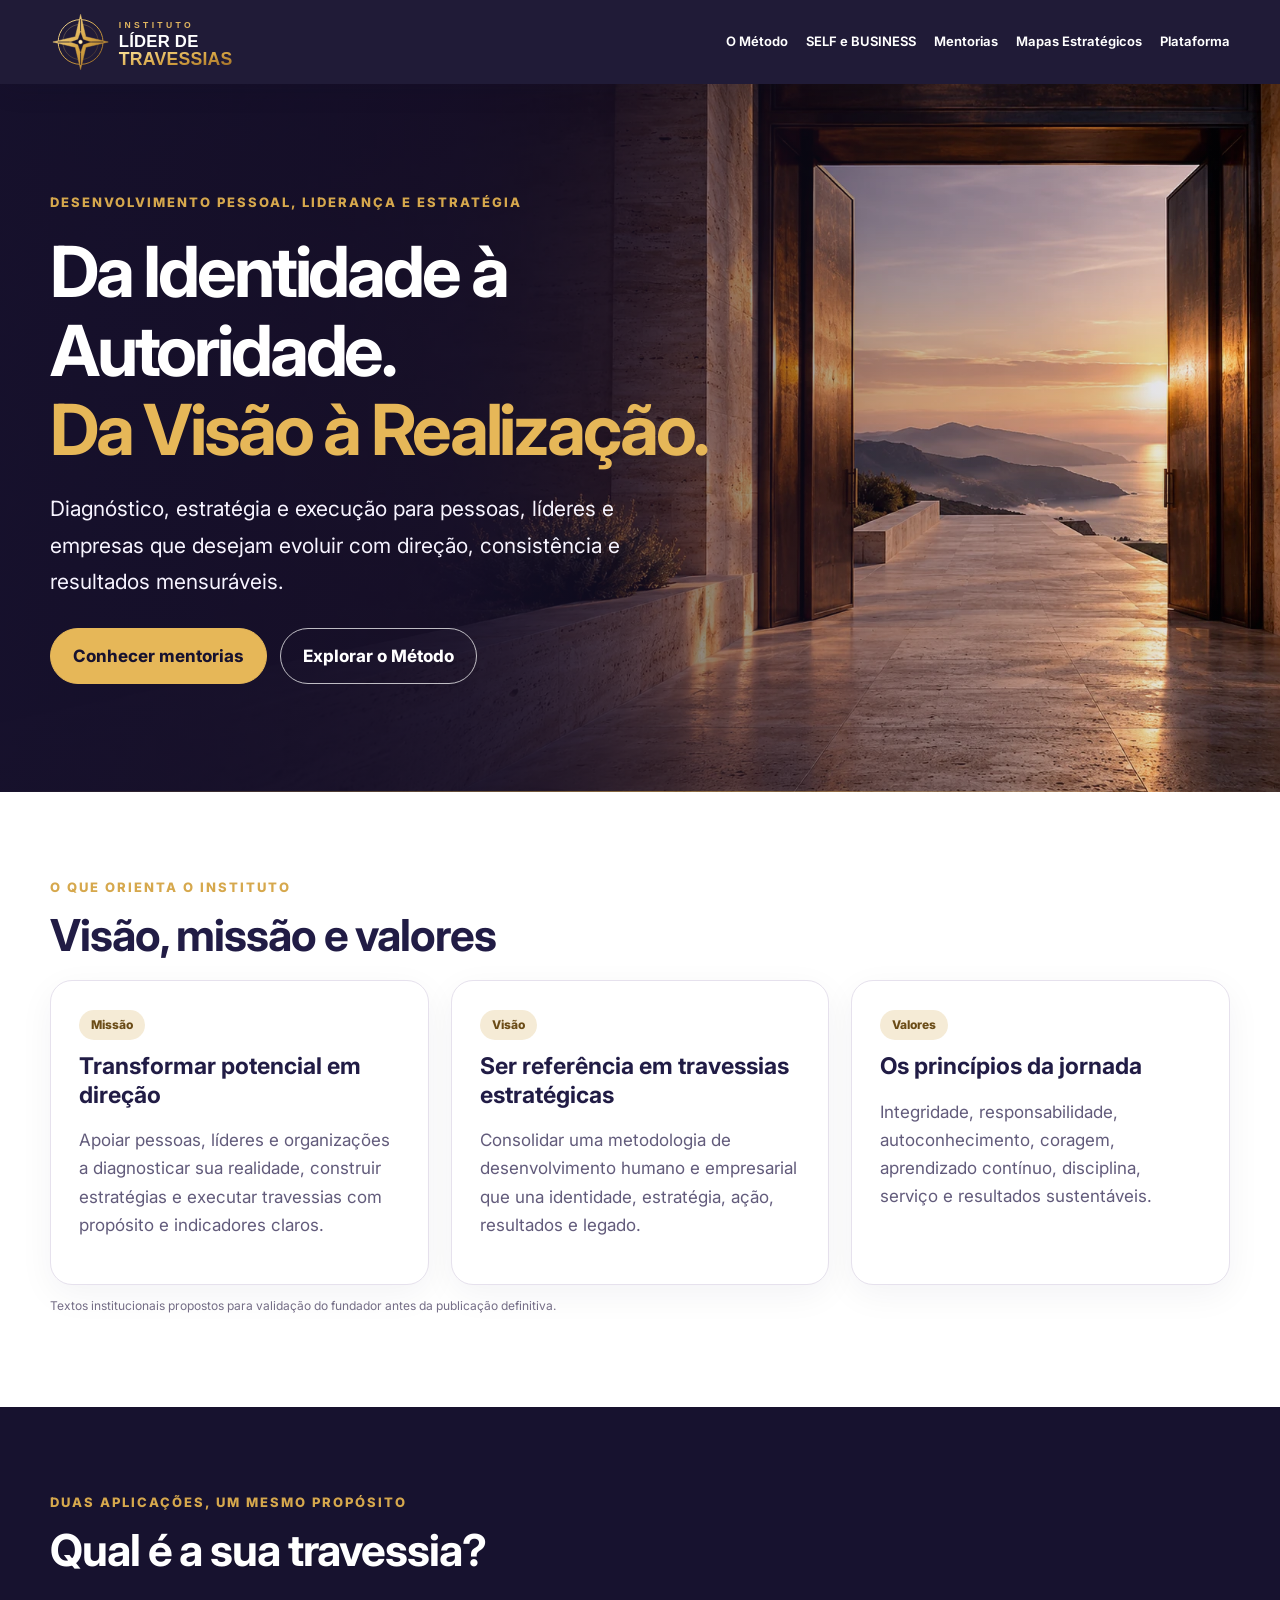
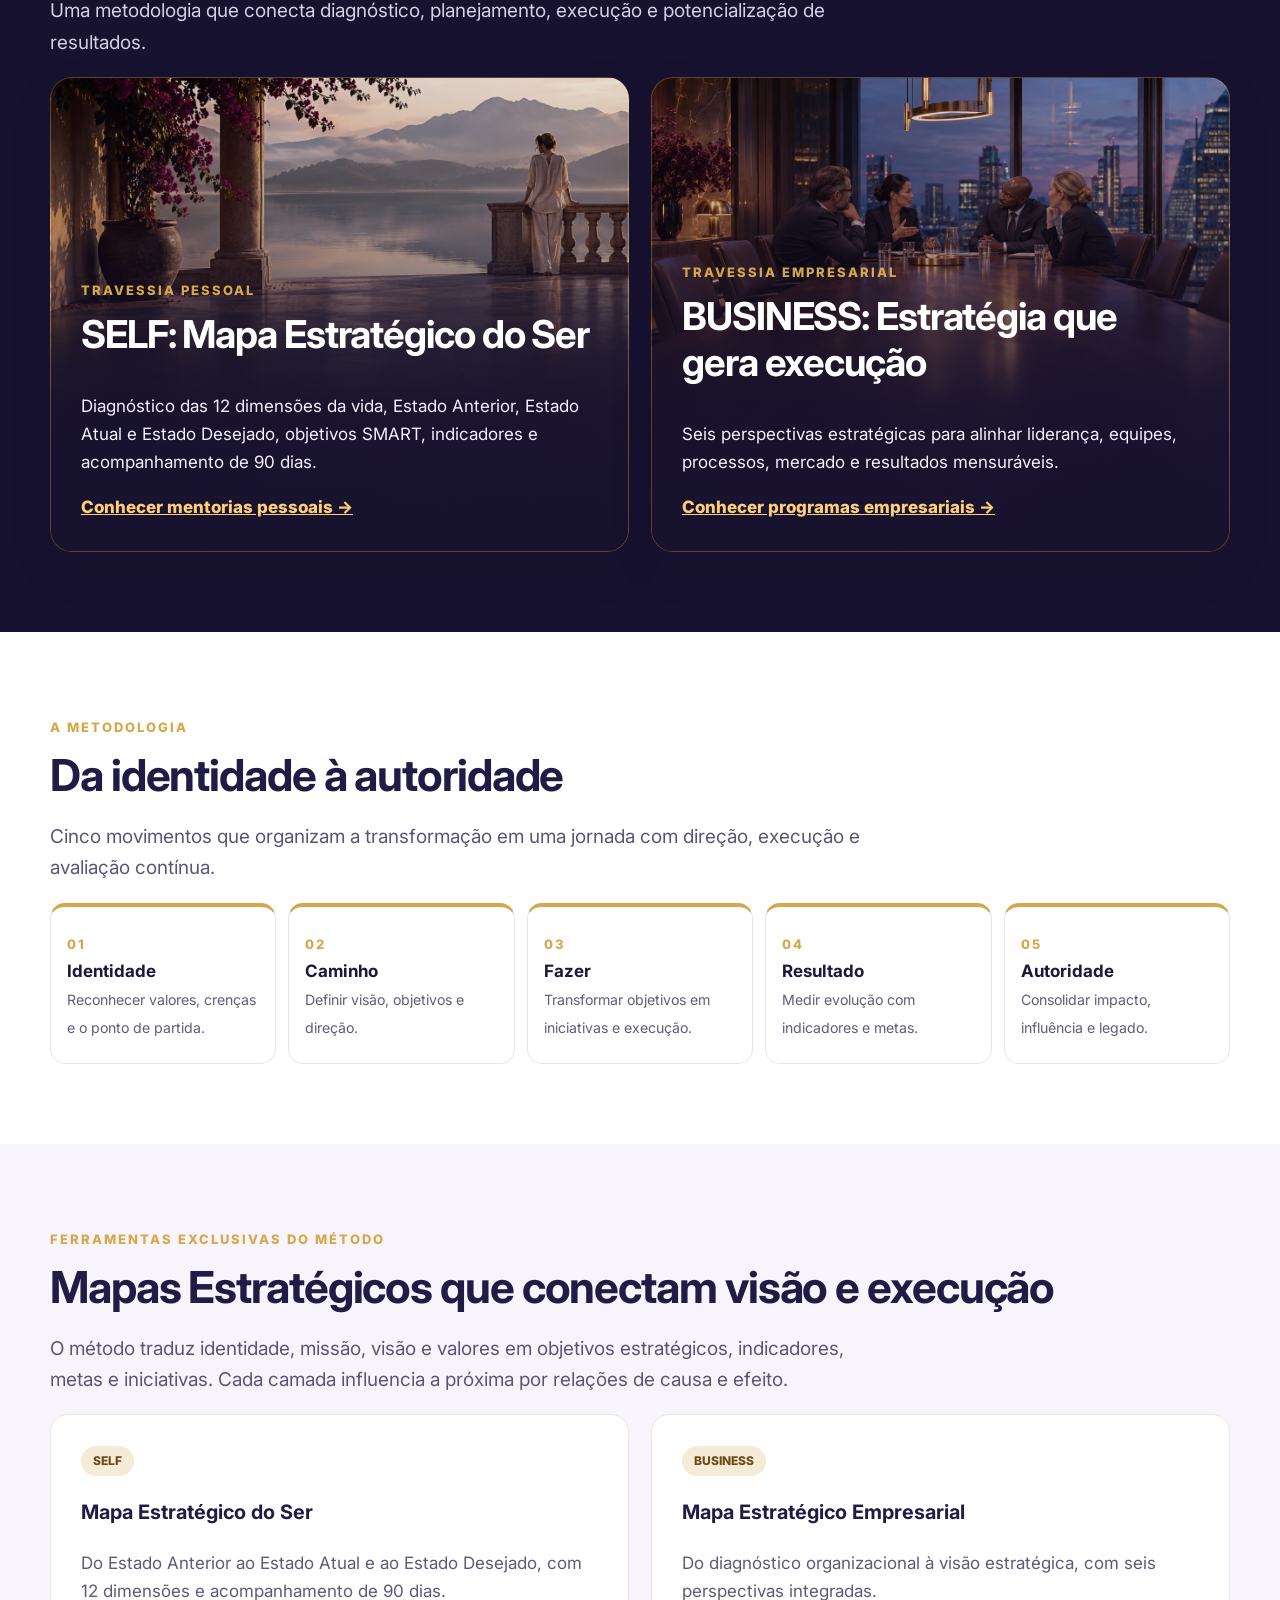
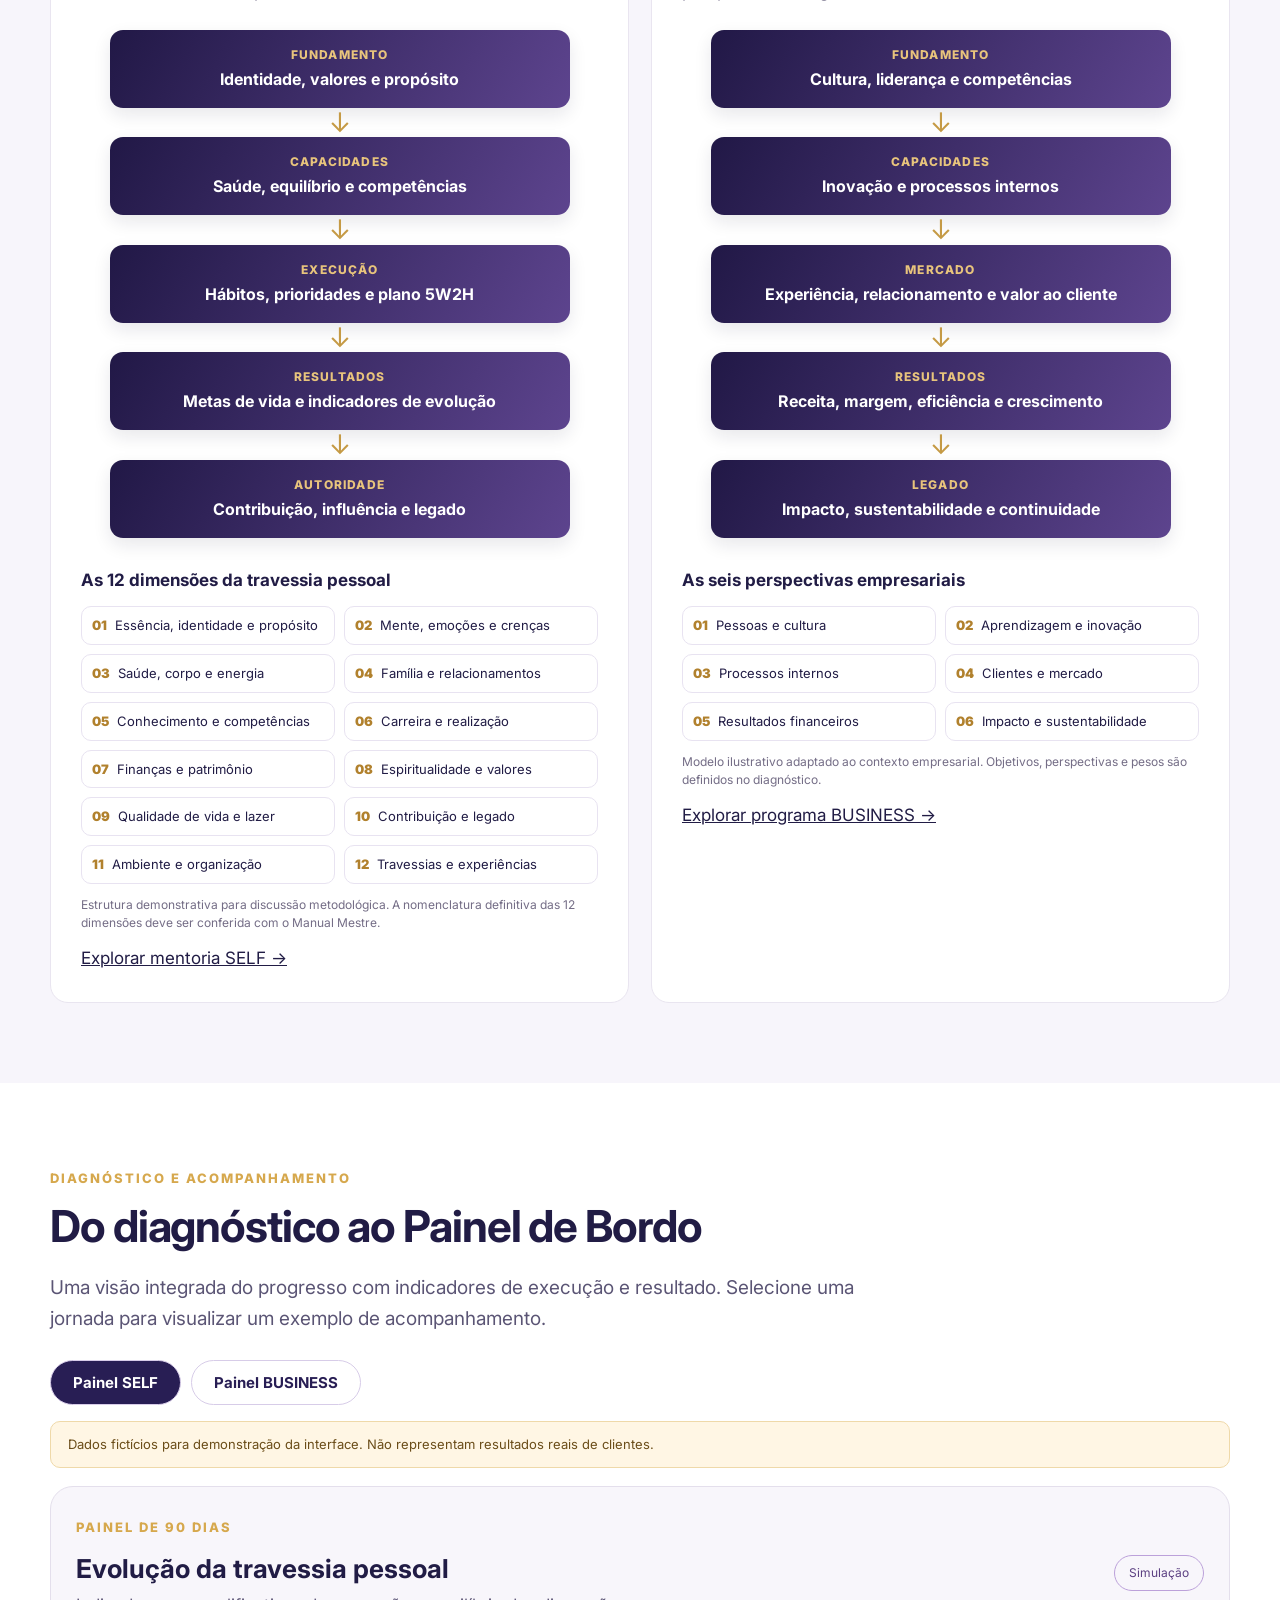
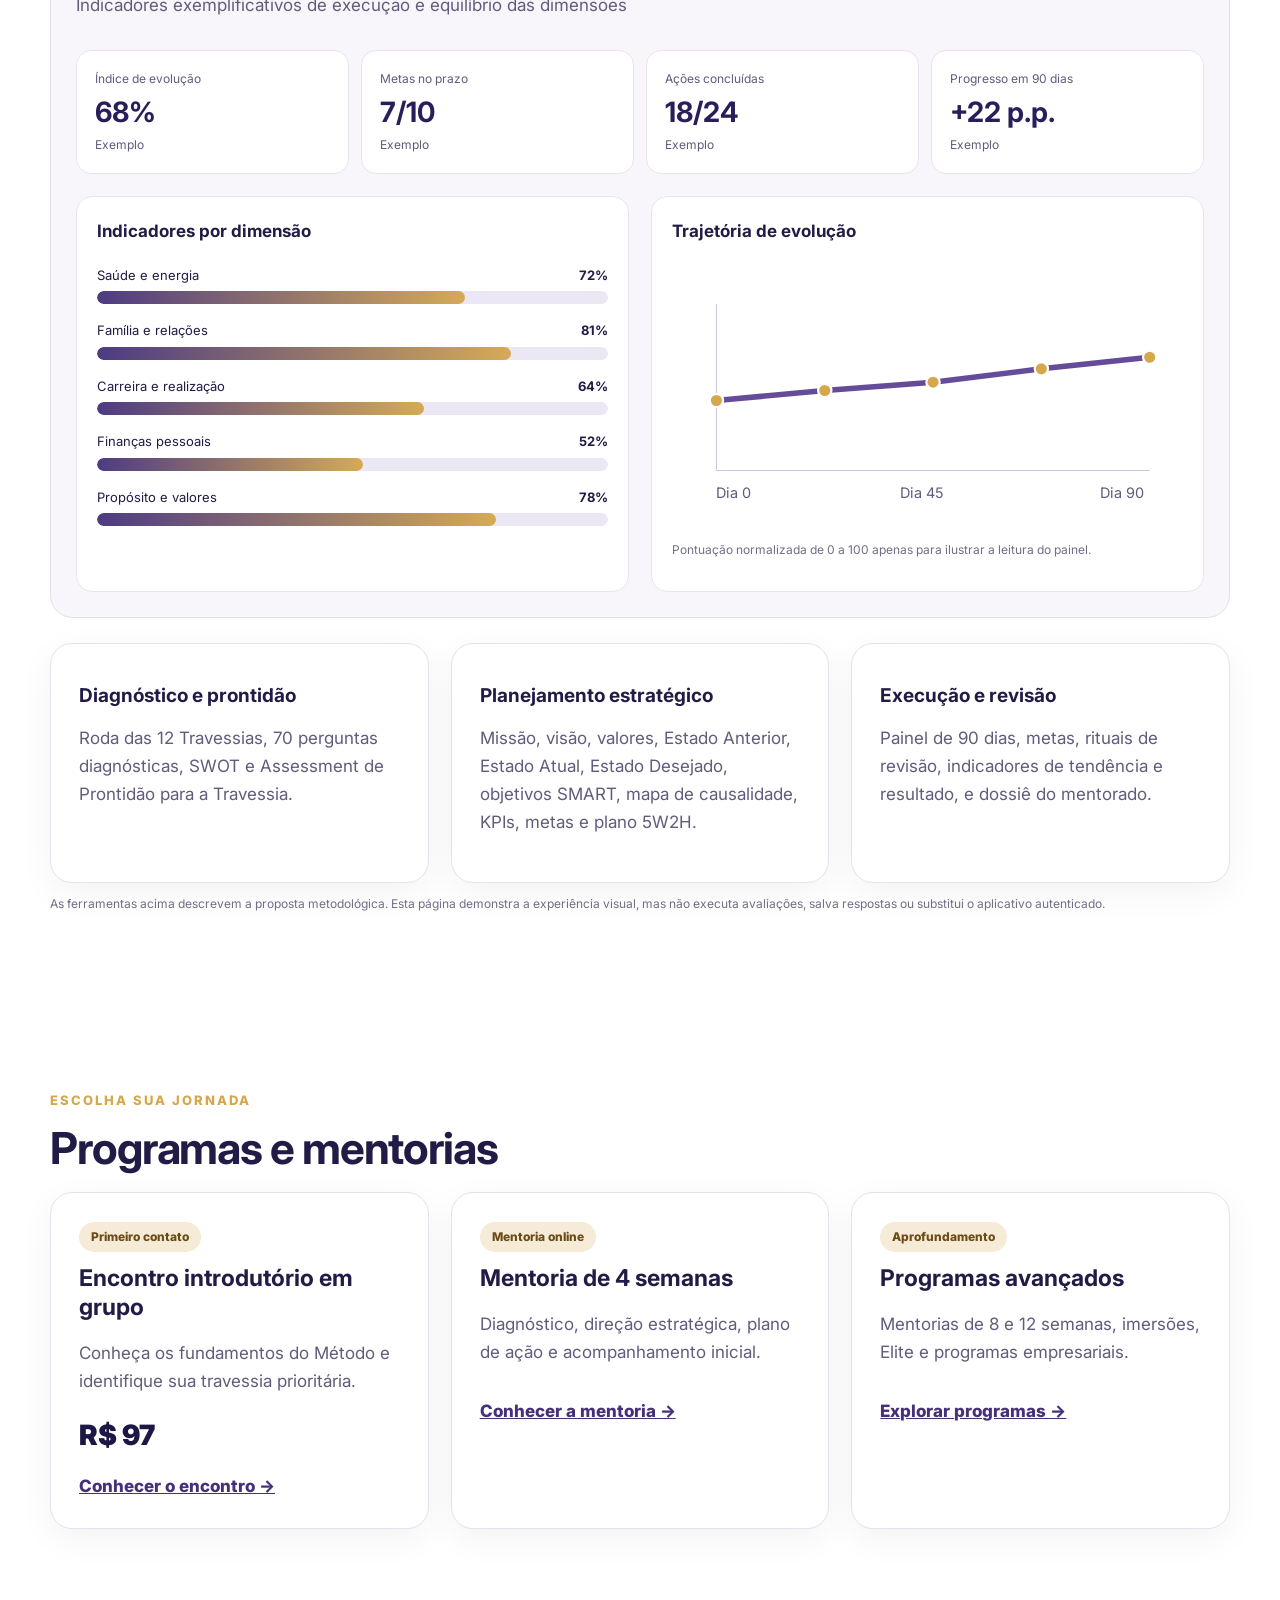
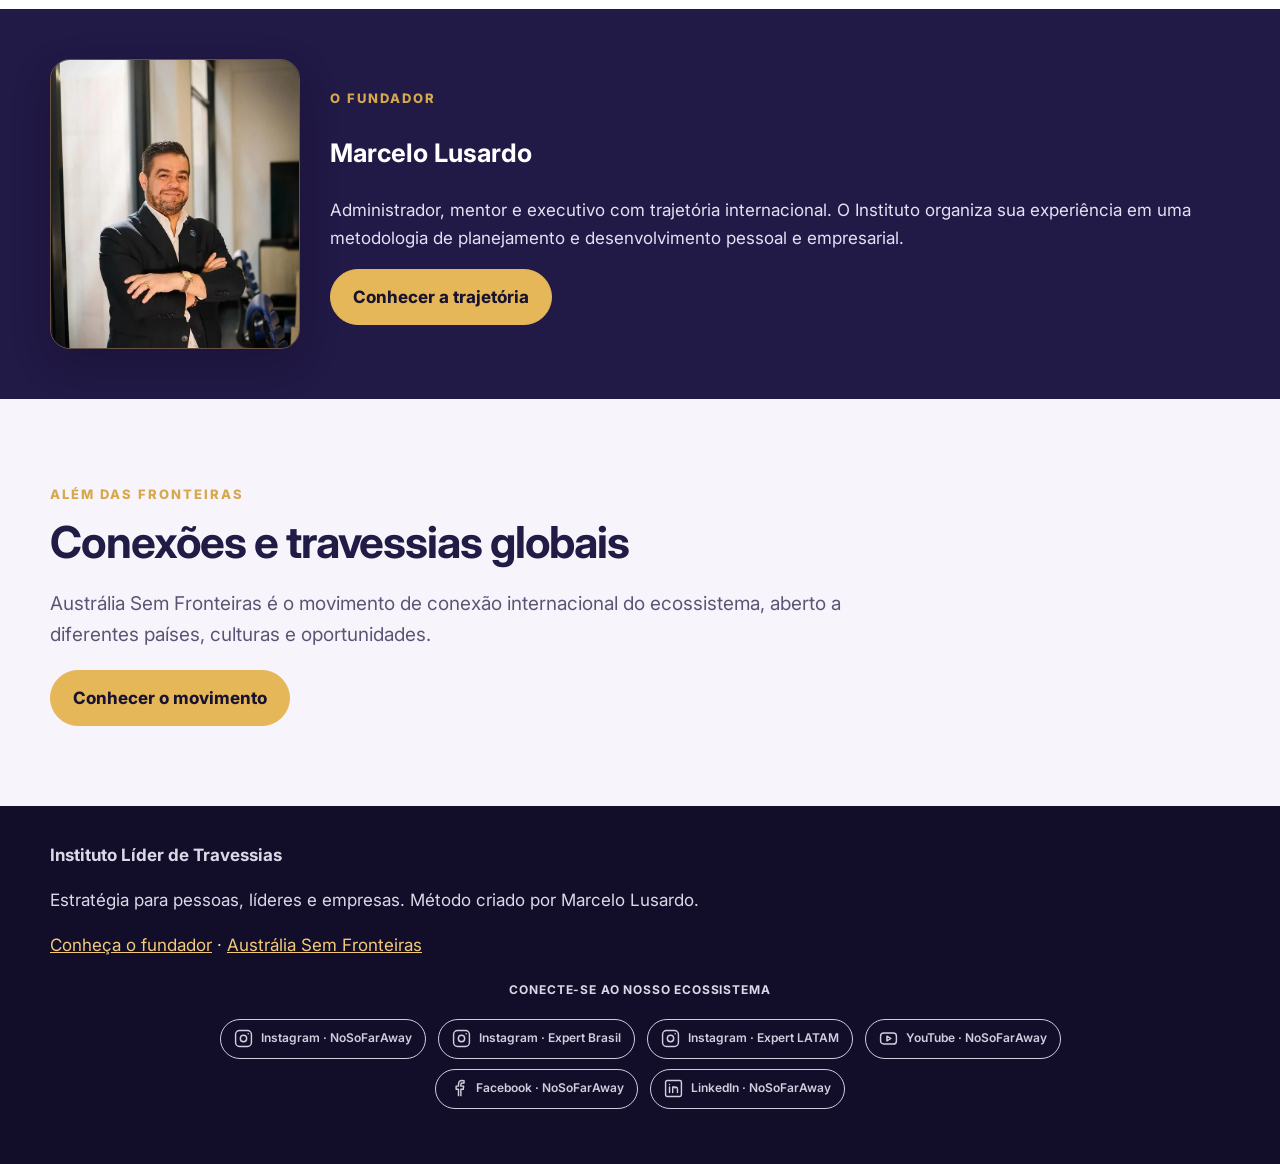
==== commit 2c2df4b7: "Publish approved premium imagery for hero, SELF and BUSINESS; preserve content and charts" ====
--- a/index.html
+++ b/index.html
@@ -1,15 +1,13 @@
-<!doctype html>
-<html lang="pt-BR"><head><meta charset="utf-8"><meta name="viewport" content="width=device-width,initial-scale=1"><meta name="robots" content="noindex,nofollow"><meta name="theme-color" content="#0d0a19"><meta name="description" content="Instituto Líder de Travessias. Identidade, estratégia e execução para pessoas, líderes e empresas. Conheça o Método de Marcelo Lusardo."><title>Instituto Líder de Travessias — Sua próxima grande travessia</title><link rel="preconnect" href="https://fonts.googleapis.com"><link rel="preconnect" href="https://fonts.gstatic.com" crossorigin><link href="https://fonts.googleapis.com/css2?family=DM+Sans:wght@400;500;600;700;800&family=Manrope:wght@400;500;600;700;800&display=swap" rel="stylesheet"><link rel="stylesheet" href="assets/cinema.css"><style id="social-ecosystem-style">.ecosystem-social{display:flex;flex-wrap:wrap;align-items:center;justify-content:center;gap:10px 16px;margin:20px auto;max-width:1050px}.ecosystem-social a{display:inline-flex;align-items:center;min-height:40px;padding:8px 13px;border:1px solid currentColor;border-radius:999px;color:inherit;text-decoration:none;font:600 12px/1.4 Inter,Arial,sans-serif;opacity:.95}.ecosystem-social a:hover,.ecosystem-social a:focus-visible{background:rgba(180,142,78,.18);text-decoration:underline}.ecosystem-social-title{text-align:center;font:700 12px/1.5 Inter,Arial,sans-serif;letter-spacing:.07em;text-transform:uppercase;margin:22px 0 8px}@media(max-width:600px){.ecosystem-social{gap:8px}.ecosystem-social a{font-size:11px;padding:8px 10px}}</style><style id="social-icons-mobile-refinement">.ecosystem-social{gap:10px 12px!important;padding:0 12px}.ecosystem-social a{gap:8px;justify-content:center;white-space:normal;text-align:left;max-width:100%;transition:background .2s,transform .2s}.ecosystem-social-icon{flex:none;display:block}@media(max-width:600px){.ecosystem-social{display:grid!important;grid-template-columns:repeat(2,minmax(0,1fr));width:100%;gap:9px!important;padding:0 6px}.ecosystem-social a{font-size:11px!important;line-height:1.3;padding:9px!important;min-width:0;min-height:54px}.ecosystem-social-icon{width:18px;height:18px}.ecosystem-social-title{padding:0 12px}}</style><style id="cinematic-mobile-crops">@media(max-width:700px){.hero:before{background-position:58% center!important}.photo-card.self{background-position:48% center!important}.photo-card.business{background-position:58% center!important}.photo-card{background-size:cover!important}.photo-card:before{background:linear-gradient(180deg,rgba(19,15,43,.15),rgba(19,15,43,.82))!important}}</style></head>
-<body><a class="skip" href="#conteudo">Ir para conteúdo</a><header class="header" id="topo"><div class="container header-inner"><a class="brand" href="index.html" aria-label="Instituto Líder de Travessias, início"><img src="assets/img/logo-instituto.svg" alt="Instituto Líder de Travessias"></a><button class="nav-toggle" id="nav-toggle" aria-expanded="false" aria-controls="nav">Menu <span aria-hidden="true">☰</span></button><nav class="nav" id="nav" aria-label="Navegação principal"><a href="#manifesto">O Instituto</a><a href="#metodo">O Método</a><a href="#jornadas">SELF & BUSINESS</a><a href="#mapas">Mapas Estratégicos</a><a href="mentorias/index.html">Mentorias</a><a class="nav-cta" href="#comecar">Comece sua travessia <span aria-hidden="true">↗</span></a></nav></div></header>
-<main id="conteudo">
-<section class="hero" id="inicio"><div class="hero-image" aria-hidden="true"></div><div class="hero-glow" aria-hidden="true"></div><div class="container hero-content"><div class="hero-label"><span class="label-line"></span> INSTITUTO LÍDER DE TRAVESSIAS <span class="label-index">01 / 05</span></div><p class="hero-overline">A vida não muda por acaso.</p><h1>Grandes destinos<br>exigem <em>grandes</em><br><span>travessias.</span></h1><p class="hero-description">Transforme quem você é, defina aonde quer chegar e construa o caminho. Um método que conecta identidade, estratégia e ação para transformar visão em resultados.</p><div class="hero-actions"><a class="button button-gold" href="#jornadas">Descubra sua travessia <span>↗</span></a><a class="button button-ghost" href="#metodo"><span class="play-icon">↘</span> Conheça o Método</a></div></div><div class="hero-bottom container"><span>IDENTIDADE • CAMINHO • FAZER • RESULTADO • AUTORIDADE</span><a href="#manifesto">EXPLORE A EXPERIÊNCIA <span aria-hidden="true">↓</span></a></div></section>
-<section class="statement" id="manifesto"><div class="container statement-grid"><div><p class="kicker">O INSTITUTO / NOSSA ESSÊNCIA</p><p class="section-number">01 <span>/ 06</span></p></div><div><h2>Você não precisa apenas de um novo plano.<br><em>Precisa de uma nova direção.</em></h2><p>Uma travessia pode ser a reconstrução de uma carreira, a evolução de uma empresa, uma decisão de vida ou a busca por mais significado. O Instituto Líder de Travessias nasce para organizar essa transformação com clareza, método e indicadores.</p><div class="statement-tags"><span>Autoconhecimento</span><span>Estratégia</span><span>Execução</span><span>Legado</span></div></div></div></section>
-<section class="cinema-break"><div class="break-image"></div><div class="container break-content"><span class="kicker">O PONTO DE PARTIDA</span><blockquote>“Toda grande travessia começa com uma decisão: não permanecer onde você está.”</blockquote><p>O futuro não é apenas um lugar para chegar. É uma identidade para construir.</p></div></section>
-<section class="method section" id="metodo"><div class="container"><div class="section-head"><div><p class="kicker">NOSSA METODOLOGIA</p><p class="section-number">02 <span>/ 06</span></p></div><div><h2>Cinco movimentos.<br><em>Uma transformação.</em></h2><p>Uma jornada estruturada, da consciência do ponto de partida à construção de resultados, impacto e autoridade.</p></div></div><div class="method-list"><article class="method-item"><span class="method-num">01</span><div><h3>Identidade</h3><p>Quem sou? O que valorizo? Quais crenças e escolhas definem meu ponto de partida?</p></div><span class="method-symbol">✦</span></article><article class="method-item"><span class="method-num">02</span><div><h3>Caminho</h3><p>Para onde quero ir? Construção de visão, prioridades e objetivos estratégicos.</p></div><span class="method-symbol">↗</span></article><article class="method-item"><span class="method-num">03</span><div><h3>Fazer</h3><p>Como transformar intenção em movimento? Hábitos, iniciativas e plano de ação.</p></div><span class="method-symbol">→</span></article><article class="method-item"><span class="method-num">04</span><div><h3>Resultado</h3><p>O que está mudando? Metas, indicadores e revisão consistente da execução.</p></div><span class="method-symbol">◈</span></article><article class="method-item"><span class="method-num">05</span><div><h3>Autoridade</h3><p>Que impacto estou construindo? Consolidação de influência, contribuição e legado.</p></div><span class="method-symbol">★</span></article></div></div></section>
-<section class="journeys section" id="jornadas"><div class="container"><div class="section-head"><div><p class="kicker">DUAS JORNADAS / UM MÉTODO</p><p class="section-number">03 <span>/ 06</span></p></div><div><h2>Qual é a sua<br><em>próxima travessia?</em></h2><p>O mesmo princípio estratégico, aplicado à evolução do ser humano e ao desenvolvimento das organizações.</p></div></div><div class="journey-grid"><a class="journey-card" href="mentorias/index.html#self"><div class="journey-bg journey-self"></div><div class="journey-content"><span class="journey-id">01 / TRAVESSIA PESSOAL</span><h3>SELF</h3><p>Mapa Estratégico do Ser. Diagnóstico das 12 dimensões da vida, Estado Anterior, Estado Atual e Estado Desejado, objetivos SMART e acompanhamento de 90 dias.</p><span class="journey-link">EXPLORAR SELF <span>↗</span></span></div></a><a class="journey-card" href="mentorias/index.html#business"><div class="journey-bg journey-business"></div><div class="journey-content"><span class="journey-id">02 / TRAVESSIA EMPRESARIAL</span><h3>BUSINESS</h3><p>Mapa Estratégico Empresarial. Seis perspectivas conectando cultura, pessoas, processos, clientes, finanças e impacto.</p><span class="journey-link">EXPLORAR BUSINESS <span>↗</span></span></div></a></div></div></section>
-<section class="maps section" id="mapas"><div class="container"><div class="section-head"><div><p class="kicker">ESTRATÉGIA EM MOVIMENTO</p><p class="section-number">04 <span>/ 06</span></p></div><div><h2>Uma visão clara.<br><em>Um mapa para chegar lá.</em></h2><p>Inspirado na lógica dos mapas estratégicos, o Método transforma propósito em objetivos, indicadores, metas e iniciativas conectados por relações de causa e efeito.</p></div></div><div class="map-shell"><div class="map-tabs" role="tablist" aria-label="Escolha o mapa estratégico"><button class="map-tab active" role="tab" aria-selected="true" data-map="self">Mapa do Ser / SELF</button><button class="map-tab" role="tab" aria-selected="false" data-map="business">Mapa Empresarial / BUSINESS</button></div><div class="map-layout"><div class="map-copy"><span class="map-eyebrow" id="map-eyebrow">12 DIMENSÕES • TRAVESSIA PESSOAL</span><h3 id="map-title">Sua vida, vista como um sistema.</h3><p id="map-description">O ponto de partida é a identidade. A partir dela, capacidades, ações e indicadores se conectam para orientar decisões e medir evolução.</p><div class="map-metrics"><div><strong id="metric-a">12</strong><span id="metric-a-label">dimensões da vida</span></div><div><strong id="metric-b">90</strong><span id="metric-b-label">dias de acompanhamento</span></div></div><a href="mentorias/index.html" class="inline-link">Conhecer os programas <span>↗</span></a></div><div class="map-diagram" id="map-diagram" aria-label="Fluxo estratégico demonstrativo"><div class="map-node"><small>FUNDAMENTO</small><strong>Identidade e propósito</strong></div><span class="map-arrow">↓</span><div class="map-node"><small>CAPACIDADES</small><strong>Saúde, equilíbrio e competências</strong></div><span class="map-arrow">↓</span><div class="map-node"><small>EXECUÇÃO</small><strong>Hábitos, prioridades e ações</strong></div><span class="map-arrow">↓</span><div class="map-node"><small>RESULTADOS</small><strong>Metas e indicadores</strong></div><span class="map-arrow">↓</span><div class="map-node gold-node"><small>LEGADO</small><strong>Autoridade e contribuição</strong></div></div></div><p class="map-note">Modelo conceitual ilustrativo. Não representa resultados reais de mentorados.</p></div></div></section>
-<section class="programs section" id="programas"><div class="container"><div class="section-head"><div><p class="kicker">EXPERIÊNCIAS DE TRANSFORMAÇÃO</p><p class="section-number">05 <span>/ 06</span></p></div><div><h2>Não é só aprender.<br><em>É atravessar.</em></h2><p>Escolha a profundidade da jornada: da descoberta inicial à mentoria estratégica e à aplicação empresarial.</p></div></div><div class="program-grid"><a href="mentoria-4-semanas/index.html" class="program-card featured"><span class="program-label">MENTORIA ONLINE</span><span class="program-index">01</span><h3>4 semanas para encontrar direção.</h3><p>Diagnóstico, prioridades, metas e um plano de execução para sua travessia.</p><span class="program-arrow">CONHECER A MENTORIA ↗</span></a><a href="mentorias/index.html#imersao" class="program-card"><span class="program-label">IMERSÃO PRESENCIAL</span><span class="program-index">02</span><h3>8 horas para mudar sua perspectiva.</h3><p>Uma experiência intensiva de reflexão, diagnóstico e planejamento estratégico.</p><span class="program-arrow">EXPLORAR A IMERSÃO ↗</span></a><a href="mentorias/index.html#business" class="program-card"><span class="program-label">LIDERANÇA & NEGÓCIOS</span><span class="program-index">03</span><h3>Estratégia que sai do papel.</h3><p>Uma jornada para líderes e organizações que desejam alinhar visão e execução.</p><span class="program-arrow">CONHECER BUSINESS ↗</span></a></div><div class="program-more"><a href="mentorias/index.html">Ver todos os programas e mentorias <span>↗</span></a></div></div></section>
-<section class="founder section" id="fundador"><div class="container founder-grid"><div class="founder-image"><img src="assets/img/mentor.webp" alt="Marcelo Lusardo, fundador do Instituto Líder de Travessias" loading="lazy"><span>O FUNDADOR</span></div><div class="founder-copy"><p class="kicker">POR TRÁS DO MÉTODO</p><p class="section-number">06 <span>/ 06</span></p><h2>Uma vida de<br><em>travessias reais.</em></h2><h3>Marcelo Lusardo</h3><p>Administrador, mentor e executivo com experiência internacional em educação, liderança e negócios. Sua trajetória de transformação pessoal e profissional inspira uma metodologia que combina desenvolvimento humano e planejamento estratégico.</p><p>O Instituto traduz essa experiência em ferramentas para que cada pessoa ou organização construa sua própria travessia — com identidade, direção e resultados.</p><a href="https://www.marcelolusardo.com.br/" target="_blank" rel="noopener" class="inline-link">Conheça a trajetória do fundador <span>↗</span></a></div></div></section>
-<section class="closing" id="comecar"><div class="container closing-inner"><p class="kicker">SUA PRÓXIMA TRAVESSIA COMEÇA AQUI</p><h2>O futuro não espera.<br><em>Você também não precisa.</em></h2><p>O primeiro passo é decidir que sua história ainda tem novos capítulos para escrever.</p><div class="closing-actions"><a class="button button-gold" href="mentorias/index.html">Escolher minha mentoria <span>↗</span></a><a class="button button-outline" href="https://projeto-mentoria-travessias.vercel.app/" target="_blank" rel="noopener">Conhecer a plataforma <span>↗</span></a></div></div></section>
-</main><footer class="footer"><div class="container footer-grid"><div><img src="assets/img/logo-instituto.svg" alt="Instituto Líder de Travessias"><p>Da identidade à autoridade.<br>Da visão à realização.</p></div><div><span>EXPLORAR</span><a href="#metodo">O Método</a><a href="#jornadas">SELF & BUSINESS</a><a href="#mapas">Mapas Estratégicos</a><a href="mentorias/index.html">Mentorias</a></div><div><span>ECOSSISTEMA</span><a href="https://www.marcelolusardo.com.br/" target="_blank" rel="noopener">Marcelo Lusardo</a><a href="https://www.australiasemfronteiras.com.br/" target="_blank" rel="noopener">Austrália Sem Fronteiras</a><a href="https://www.nosofaraway.com/" target="_blank" rel="noopener">NoSoFarAway</a></div></div><div class="container footer-bottom"><span>© 2026 Instituto Líder de Travessias. Todos os direitos reservados.</span><a href="#topo">VOLTAR AO TOPO ↑</a></div><div class="ecosystem-social-title">Conecte-se ao nosso ecossistema</div><nav class="ecosystem-social" aria-label="Redes sociais do ecossistema"><a href="https://www.instagram.com/nsfa_br/" target="_blank" rel="noopener noreferrer"><svg class="ecosystem-social-icon" viewBox="0 0 24 24" width="19" height="19" fill="none" stroke="currentColor" stroke-width="1.8" stroke-linecap="round" stroke-linejoin="round" aria-hidden="true"><rect x="2" y="2" width="20" height="20" rx="5"/><circle cx="12" cy="12" r="4"/><circle cx="18" cy="6" r="1" fill="currentColor" stroke="none"/></svg><span>Instagram · NoSoFarAway</span></a><a href="https://www.instagram.com/experteducationbr/" target="_blank" rel="noopener noreferrer"><svg class="ecosystem-social-icon" viewBox="0 0 24 24" width="19" height="19" fill="none" stroke="currentColor" stroke-width="1.8" stroke-linecap="round" stroke-linejoin="round" aria-hidden="true"><rect x="2" y="2" width="20" height="20" rx="5"/><circle cx="12" cy="12" r="4"/><circle cx="18" cy="6" r="1" fill="currentColor" stroke="none"/></svg><span>Instagram · Expert Brasil</span></a><a href="https://www.instagram.com/expertedu.latam/" target="_blank" rel="noopener noreferrer"><svg class="ecosystem-social-icon" viewBox="0 0 24 24" width="19" height="19" fill="none" stroke="currentColor" stroke-width="1.8" stroke-linecap="round" stroke-linejoin="round" aria-hidden="true"><rect x="2" y="2" width="20" height="20" rx="5"/><circle cx="12" cy="12" r="4"/><circle cx="18" cy="6" r="1" fill="currentColor" stroke="none"/></svg><span>Instagram · Expert LATAM</span></a><a href="https://www.youtube.com/@nsfa_br/videos" target="_blank" rel="noopener noreferrer"><svg class="ecosystem-social-icon" viewBox="0 0 24 24" width="19" height="19" fill="none" stroke="currentColor" stroke-width="1.8" stroke-linecap="round" stroke-linejoin="round" aria-hidden="true"><rect x="2" y="5" width="20" height="14" rx="4"/><path d="m10 9 5 3-5 3z"/></svg><span>YouTube · NoSoFarAway</span></a><a href="https://www.facebook.com/nsfabr" target="_blank" rel="noopener noreferrer"><svg class="ecosystem-social-icon" viewBox="0 0 24 24" width="19" height="19" fill="none" stroke="currentColor" stroke-width="1.8" stroke-linecap="round" stroke-linejoin="round" aria-hidden="true"><path d="M15 21v-8h3l.5-4H15V7c0-1.1.4-2 2-2h2V2.2A20 20 0 0 0 16.5 2C13.5 2 12 3.8 12 7v2H9v4h3v8"/></svg><span>Facebook · NoSoFarAway</span></a><a href="https://www.linkedin.com/company/nsfabr" target="_blank" rel="noopener noreferrer"><svg class="ecosystem-social-icon" viewBox="0 0 24 24" width="19" height="19" fill="none" stroke="currentColor" stroke-width="1.8" stroke-linecap="round" stroke-linejoin="round" aria-hidden="true"><rect x="2" y="2" width="20" height="20" rx="2"/><path d="M7 10v7M7 7v.1M11 17v-7h3v1.3c.5-1 3-1.8 3 1.4V17"/></svg><span>LinkedIn · NoSoFarAway</span></a></nav></footer>
-<script src="assets/cinema.js" defer></script></body></html>+<!doctype html><html lang="pt-BR"><head><meta charset="utf-8"><meta name="viewport" content="width=device-width,initial-scale=1"><meta name="robots" content="noindex,nofollow"><title>Instituto Líder de Travessias | Método, Mentorias e Mapas Estratégicos</title><link rel="preconnect" href="https://fonts.googleapis.com"><link href="https://fonts.googleapis.com/css2?family=Inter:wght@400;500;600;700;800;900&display=swap" rel="stylesheet"><link rel="stylesheet" href="assets/site.css"><style id="social-ecosystem-style">.ecosystem-social{display:flex;flex-wrap:wrap;align-items:center;justify-content:center;gap:10px 16px;margin:20px auto;max-width:1050px}.ecosystem-social a{display:inline-flex;align-items:center;min-height:40px;padding:8px 13px;border:1px solid currentColor;border-radius:999px;color:inherit;text-decoration:none;font:600 12px/1.4 Inter,Arial,sans-serif;opacity:.95}.ecosystem-social a:hover,.ecosystem-social a:focus-visible{background:rgba(180,142,78,.18);text-decoration:underline}.ecosystem-social-title{text-align:center;font:700 12px/1.5 Inter,Arial,sans-serif;letter-spacing:.07em;text-transform:uppercase;margin:22px 0 8px}@media(max-width:600px){.ecosystem-social{gap:8px}.ecosystem-social a{font-size:11px;padding:8px 10px}}</style><style id="social-icons-mobile-refinement">.ecosystem-social{gap:10px 12px!important;padding:0 12px}.ecosystem-social a{gap:8px;justify-content:center;white-space:normal;text-align:left;max-width:100%;transition:background .2s,transform .2s}.ecosystem-social-icon{flex:none;display:block}@media(max-width:600px){.ecosystem-social{display:grid!important;grid-template-columns:repeat(2,minmax(0,1fr));width:100%;gap:9px!important;padding:0 6px}.ecosystem-social a{font-size:11px!important;line-height:1.3;padding:9px!important;min-width:0;min-height:54px}.ecosystem-social-icon{width:18px;height:18px}.ecosystem-social-title{padding:0 12px}}</style><style id="cinematic-mobile-crops">@media(max-width:700px){.hero:before{background-position:58% center!important}.photo-card.self{background-position:48% center!important}.photo-card.business{background-position:58% center!important}.photo-card{background-size:cover!important}.photo-card:before{background:linear-gradient(180deg,rgba(19,15,43,.15),rgba(19,15,43,.82))!important}}</style><link rel="stylesheet" href="assets/fotos-vip.css"></head><body><header class="top"><div class="wrap"><a href="index.html"><img class="logo" src="assets/img/logo-instituto.svg" alt="Instituto Líder de Travessias"></a><button class="menu-toggle" onclick="document.querySelector('.nav').classList.toggle('open')">Menu</button><nav class="nav"><a href="index.html#metodo">O Método</a><a href="index.html#jornadas">SELF e BUSINESS</a><a href="mentorias/index.html">Mentorias</a><a href="index.html#mapas">Mapas Estratégicos</a><a href="https://projeto-mentoria-travessias.vercel.app/" target="_blank" rel="noopener">Plataforma</a></nav></div></header><main><section class="hero" id="inicio"><div class="wrap"><div class="eyebrow">Desenvolvimento pessoal, liderança e estratégia</div><h1>Da Identidade à Autoridade.<br><span>Da Visão à Realização.</span></h1><p>Diagnóstico, estratégia e execução para pessoas, líderes e empresas que desejam evoluir com direção, consistência e resultados mensuráveis.</p><div class="actions"><a class="btn" href="mentorias/index.html">Conhecer mentorias</a><a class="btn outline" href="#metodo">Explorar o Método</a></div></div></section>
+<section class="section values-section" id="instituto"><div class="wrap"><span class="eyebrow">O que orienta o Instituto</span><h2>Visão, missão e valores</h2><div class="grid three"><article class="card"><span class="pill">Missão</span><h3>Transformar potencial em direção</h3><p>Apoiar pessoas, líderes e organizações a diagnosticar sua realidade, construir estratégias e executar travessias com propósito e indicadores claros.</p></article><article class="card"><span class="pill">Visão</span><h3>Ser referência em travessias estratégicas</h3><p>Consolidar uma metodologia de desenvolvimento humano e empresarial que una identidade, estratégia, ação, resultados e legado.</p></article><article class="card"><span class="pill">Valores</span><h3>Os princípios da jornada</h3><p>Integridade, responsabilidade, autoconhecimento, coragem, aprendizado contínuo, disciplina, serviço e resultados sustentáveis.</p></article></div><p class="disclaimer">Textos institucionais propostos para validação do fundador antes da publicação definitiva.</p></div></section><section class="section dark" id="jornadas"><div class="wrap"><span class="eyebrow">Duas aplicações, um mesmo propósito</span><h2>Qual é a sua travessia?</h2><p class="lead">Uma metodologia que conecta diagnóstico, planejamento, execução e potencialização de resultados.</p><div class="grid two"><article class="photo-card self"><span class="eyebrow">Travessia pessoal</span><h2>SELF: Mapa Estratégico do Ser</h2><p>Diagnóstico das 12 dimensões da vida, Estado Anterior, Estado Atual e Estado Desejado, objetivos SMART, indicadores e acompanhamento de 90 dias.</p><a href="mentorias/index.html#self">Conhecer mentorias pessoais →</a></article><article class="photo-card business"><span class="eyebrow">Travessia empresarial</span><h2>BUSINESS: Estratégia que gera execução</h2><p>Seis perspectivas estratégicas para alinhar liderança, equipes, processos, mercado e resultados mensuráveis.</p><a href="mentorias/index.html#business">Conhecer programas empresariais →</a></article></div></div></section>
+<section class="section" id="metodo"><div class="wrap"><span class="eyebrow">A metodologia</span><h2>Da identidade à autoridade</h2><p class="lead">Cinco movimentos que organizam a transformação em uma jornada com direção, execução e avaliação contínua.</p><div class="steps"><div class="step"><span class="eyebrow">01</span><strong>Identidade</strong><small>Reconhecer valores, crenças e o ponto de partida.</small></div><div class="step"><span class="eyebrow">02</span><strong>Caminho</strong><small>Definir visão, objetivos e direção.</small></div><div class="step"><span class="eyebrow">03</span><strong>Fazer</strong><small>Transformar objetivos em iniciativas e execução.</small></div><div class="step"><span class="eyebrow">04</span><strong>Resultado</strong><small>Medir evolução com indicadores e metas.</small></div><div class="step"><span class="eyebrow">05</span><strong>Autoridade</strong><small>Consolidar impacto, influência e legado.</small></div></div></div></section>
+<section class="section light" id="mapas"><div class="wrap"><span class="eyebrow">Ferramentas exclusivas do Método</span><h2>Mapas Estratégicos que conectam visão e execução</h2><p class="lead">O método traduz identidade, missão, visão e valores em objetivos estratégicos, indicadores, metas e iniciativas. Cada camada influencia a próxima por relações de causa e efeito.</p><div class="grid two"><article class="map enhanced"><span class="pill">SELF</span><h3>Mapa Estratégico do Ser</h3><p class="muted">Do Estado Anterior ao Estado Atual e ao Estado Desejado, com 12 dimensões e acompanhamento de 90 dias.</p><div class="strategy-flow"><div class="flow-node"><small>Fundamento</small><strong>Identidade, valores e propósito</strong></div><div class="flow-arrow" aria-hidden="true">↓</div><div class="flow-node"><small>Capacidades</small><strong>Saúde, equilíbrio e competências</strong></div><div class="flow-arrow" aria-hidden="true">↓</div><div class="flow-node"><small>Execução</small><strong>Hábitos, prioridades e plano 5W2H</strong></div><div class="flow-arrow" aria-hidden="true">↓</div><div class="flow-node"><small>Resultados</small><strong>Metas de vida e indicadores de evolução</strong></div><div class="flow-arrow" aria-hidden="true">↓</div><div class="flow-node"><small>Autoridade</small><strong>Contribuição, influência e legado</strong></div></div><h4>As 12 dimensões da travessia pessoal</h4><div class="dimensions"><div class="dimension"><span>01</span>Essência, identidade e propósito</div><div class="dimension"><span>02</span>Mente, emoções e crenças</div><div class="dimension"><span>03</span>Saúde, corpo e energia</div><div class="dimension"><span>04</span>Família e relacionamentos</div><div class="dimension"><span>05</span>Conhecimento e competências</div><div class="dimension"><span>06</span>Carreira e realização</div><div class="dimension"><span>07</span>Finanças e patrimônio</div><div class="dimension"><span>08</span>Espiritualidade e valores</div><div class="dimension"><span>09</span>Qualidade de vida e lazer</div><div class="dimension"><span>10</span>Contribuição e legado</div><div class="dimension"><span>11</span>Ambiente e organização</div><div class="dimension"><span>12</span>Travessias e experiências</div></div><p class="disclaimer">Estrutura demonstrativa para discussão metodológica. A nomenclatura definitiva das 12 dimensões deve ser conferida com o Manual Mestre.</p><a class="link" href="mentorias/index.html#self">Explorar mentoria SELF →</a></article><article class="map enhanced"><span class="pill">BUSINESS</span><h3>Mapa Estratégico Empresarial</h3><p class="muted">Do diagnóstico organizacional à visão estratégica, com seis perspectivas integradas.</p><div class="strategy-flow"><div class="flow-node"><small>Fundamento</small><strong>Cultura, liderança e competências</strong></div><div class="flow-arrow" aria-hidden="true">↓</div><div class="flow-node"><small>Capacidades</small><strong>Inovação e processos internos</strong></div><div class="flow-arrow" aria-hidden="true">↓</div><div class="flow-node"><small>Mercado</small><strong>Experiência, relacionamento e valor ao cliente</strong></div><div class="flow-arrow" aria-hidden="true">↓</div><div class="flow-node"><small>Resultados</small><strong>Receita, margem, eficiência e crescimento</strong></div><div class="flow-arrow" aria-hidden="true">↓</div><div class="flow-node"><small>Legado</small><strong>Impacto, sustentabilidade e continuidade</strong></div></div><h4>As seis perspectivas empresariais</h4><div class="dimensions"><div class="dimension"><span>01</span>Pessoas e cultura</div><div class="dimension"><span>02</span>Aprendizagem e inovação</div><div class="dimension"><span>03</span>Processos internos</div><div class="dimension"><span>04</span>Clientes e mercado</div><div class="dimension"><span>05</span>Resultados financeiros</div><div class="dimension"><span>06</span>Impacto e sustentabilidade</div></div><p class="disclaimer">Modelo ilustrativo adaptado ao contexto empresarial. Objetivos, perspectivas e pesos são definidos no diagnóstico.</p><a class="link" href="mentorias/index.html#business">Explorar programa BUSINESS →</a></article></div></div></section>
+<section class="section" id="ferramentas"><div class="wrap"><span class="eyebrow">Diagnóstico e acompanhamento</span><h2>Do diagnóstico ao Painel de Bordo</h2><p class="lead">Uma visão integrada do progresso com indicadores de execução e resultado. Selecione uma jornada para visualizar um exemplo de acompanhamento.</p><div class="tool-tabs" role="group" aria-label="Escolher jornada"><button type="button" class="tool-tab active" data-model="self" aria-pressed="true">Painel SELF</button><button type="button" class="tool-tab" data-model="business" aria-pressed="false">Painel BUSINESS</button></div><div class="demo-banner">Dados fictícios para demonstração da interface. Não representam resultados reais de clientes.</div><div class="dashboard"><div class="dashboard-head"><div><span class="eyebrow">Painel de 90 dias</span><h3 id="dash-title">Evolução da travessia pessoal</h3><p id="dash-sub">Indicadores exemplificativos de execução e equilíbrio das dimensões</p></div><div class="dashboard-tag">Simulação</div></div><div class="kpis"><div class="kpi"><small id="kpi1-label">Índice de evolução</small><strong id="kpi1">68%</strong><span>Exemplo</span></div><div class="kpi"><small id="kpi2-label">Metas no prazo</small><strong id="kpi2">7/10</strong><span>Exemplo</span></div><div class="kpi"><small id="kpi3-label">Ações concluídas</small><strong id="kpi3">18/24</strong><span>Exemplo</span></div><div class="kpi"><small id="kpi4-label">Progresso em 90 dias</small><strong id="kpi4">+22 p.p.</strong><span>Exemplo</span></div></div><div class="grid two"><div class="chart-card"><h4>Indicadores por dimensão</h4><div id="bars" class="bars" aria-label="Gráfico de barras demonstrativo"></div></div><div class="chart-card"><h4>Trajetória de evolução</h4><svg id="trend" viewBox="0 0 460 230" role="img" aria-label="Gráfico demonstrativo de evolução em 90 dias"><line x1="40" y1="185" x2="430" y2="185" stroke="#ccc5dd"/><line x1="40" y1="35" x2="40" y2="185" stroke="#ccc5dd"/><g id="trend-data"></g><text x="40" y="210" font-size="13" fill="#625b7b">Dia 0</text><text x="205" y="210" font-size="13" fill="#625b7b">Dia 45</text><text x="385" y="210" font-size="13" fill="#625b7b">Dia 90</text></svg><p class="disclaimer">Pontuação normalizada de 0 a 100 apenas para ilustrar a leitura do painel.</p></div></div></div><div class="grid three tool-grid"><article class="card"><h3>Diagnóstico e prontidão</h3><p>Roda das 12 Travessias, 70 perguntas diagnósticas, SWOT e Assessment de Prontidão para a Travessia.</p></article><article class="card"><h3>Planejamento estratégico</h3><p>Missão, visão, valores, Estado Anterior, Estado Atual, Estado Desejado, objetivos SMART, mapa de causalidade, KPIs, metas e plano 5W2H.</p></article><article class="card"><h3>Execução e revisão</h3><p>Painel de 90 dias, metas, rituais de revisão, indicadores de tendência e resultado, e dossiê do mentorado.</p></article></div><p class="disclaimer">As ferramentas acima descrevem a proposta metodológica. Esta página demonstra a experiência visual, mas não executa avaliações, salva respostas ou substitui o aplicativo autenticado.</p></div></section><section class="section" id="programas"><div class="wrap"><span class="eyebrow">Escolha sua jornada</span><h2>Programas e mentorias</h2><div class="grid three"><article class="card"><span class="pill">Primeiro contato</span><h3>Encontro introdutório em grupo</h3><p>Conheça os fundamentos do Método e identifique sua travessia prioritária.</p><div class="price">R$ 97</div><a class="link" href="mentorias/index.html#introdutorio">Conhecer o encontro →</a></article><article class="card"><span class="pill">Mentoria online</span><h3>Mentoria de 4 semanas</h3><p>Diagnóstico, direção estratégica, plano de ação e acompanhamento inicial.</p><a class="link" href="mentoria-4-semanas/index.html">Conhecer a mentoria →</a></article><article class="card"><span class="pill">Aprofundamento</span><h3>Programas avançados</h3><p>Mentorias de 8 e 12 semanas, imersões, Elite e programas empresariais.</p><a class="link" href="mentorias/index.html#avancados">Explorar programas →</a></article></div></div></section>
+<section class="band"><div class="wrap mentor"><img src="assets/img/mentor-vip.webp" alt="Marcelo Lusardo, fundador do Instituto"><div><span class="eyebrow">O fundador</span><h2>Marcelo Lusardo</h2><p>Administrador, mentor e executivo com trajetória internacional. O Instituto organiza sua experiência em uma metodologia de planejamento e desenvolvimento pessoal e empresarial.</p><a class="btn" href="https://www.marcelolusardo.com.br/">Conhecer a trajetória</a></div></div></section>
+<section class="section light"><div class="wrap"><span class="eyebrow">Além das fronteiras</span><h2>Conexões e travessias globais</h2><p class="lead">Austrália Sem Fronteiras é o movimento de conexão internacional do ecossistema, aberto a diferentes países, culturas e oportunidades.</p><a class="btn" href="https://www.australiasemfronteiras.com.br/">Conhecer o movimento</a></div></section></main><footer class="foot"><div class="wrap"><strong>Instituto Líder de Travessias</strong><p>Estratégia para pessoas, líderes e empresas. Método criado por Marcelo Lusardo.</p><a href="https://www.marcelolusardo.com.br/">Conheça o fundador</a> · <a href="https://www.australiasemfronteiras.com.br/">Austrália Sem Fronteiras</a></div><div class="ecosystem-social-title">Conecte-se ao nosso ecossistema</div><nav class="ecosystem-social" aria-label="Redes sociais do ecossistema"><a href="https://www.instagram.com/nsfa_br/" target="_blank" rel="noopener noreferrer"><svg class="ecosystem-social-icon" viewBox="0 0 24 24" width="19" height="19" fill="none" stroke="currentColor" stroke-width="1.8" stroke-linecap="round" stroke-linejoin="round" aria-hidden="true"><rect x="2" y="2" width="20" height="20" rx="5"/><circle cx="12" cy="12" r="4"/><circle cx="18" cy="6" r="1" fill="currentColor" stroke="none"/></svg><span>Instagram · NoSoFarAway</span></a><a href="https://www.instagram.com/experteducationbr/" target="_blank" rel="noopener noreferrer"><svg class="ecosystem-social-icon" viewBox="0 0 24 24" width="19" height="19" fill="none" stroke="currentColor" stroke-width="1.8" stroke-linecap="round" stroke-linejoin="round" aria-hidden="true"><rect x="2" y="2" width="20" height="20" rx="5"/><circle cx="12" cy="12" r="4"/><circle cx="18" cy="6" r="1" fill="currentColor" stroke="none"/></svg><span>Instagram · Expert Brasil</span></a><a href="https://www.instagram.com/expertedu.latam/" target="_blank" rel="noopener noreferrer"><svg class="ecosystem-social-icon" viewBox="0 0 24 24" width="19" height="19" fill="none" stroke="currentColor" stroke-width="1.8" stroke-linecap="round" stroke-linejoin="round" aria-hidden="true"><rect x="2" y="2" width="20" height="20" rx="5"/><circle cx="12" cy="12" r="4"/><circle cx="18" cy="6" r="1" fill="currentColor" stroke="none"/></svg><span>Instagram · Expert LATAM</span></a><a href="https://www.youtube.com/@nsfa_br/videos" target="_blank" rel="noopener noreferrer"><svg class="ecosystem-social-icon" viewBox="0 0 24 24" width="19" height="19" fill="none" stroke="currentColor" stroke-width="1.8" stroke-linecap="round" stroke-linejoin="round" aria-hidden="true"><rect x="2" y="5" width="20" height="14" rx="4"/><path d="m10 9 5 3-5 3z"/></svg><span>YouTube · NoSoFarAway</span></a><a href="https://www.facebook.com/nsfabr" target="_blank" rel="noopener noreferrer"><svg class="ecosystem-social-icon" viewBox="0 0 24 24" width="19" height="19" fill="none" stroke="currentColor" stroke-width="1.8" stroke-linecap="round" stroke-linejoin="round" aria-hidden="true"><path d="M15 21v-8h3l.5-4H15V7c0-1.1.4-2 2-2h2V2.2A20 20 0 0 0 16.5 2C13.5 2 12 3.8 12 7v2H9v4h3v8"/></svg><span>Facebook · NoSoFarAway</span></a><a href="https://www.linkedin.com/company/nsfabr" target="_blank" rel="noopener noreferrer"><svg class="ecosystem-social-icon" viewBox="0 0 24 24" width="19" height="19" fill="none" stroke="currentColor" stroke-width="1.8" stroke-linecap="round" stroke-linejoin="round" aria-hidden="true"><rect x="2" y="2" width="20" height="20" rx="2"/><path d="M7 10v7M7 7v.1M11 17v-7h3v1.3c.5-1 3-1.8 3 1.4V17"/></svg><span>LinkedIn · NoSoFarAway</span></a></nav></footer><script>
+(function(){
+ const sets={self:{title:'Evolução da travessia pessoal',sub:'Indicadores exemplificativos de execução e equilíbrio das dimensões',labels:['Índice de evolução','Metas no prazo','Ações concluídas','Progresso em 90 dias'],values:['68%','7/10','18/24','+22 p.p.'],bars:[['Saúde e energia',72],['Família e relações',81],['Carreira e realização',64],['Finanças pessoais',52],['Propósito e valores',78]],trend:[42,48,53,61,68]},business:{title:'Evolução da travessia empresarial',sub:'Indicadores exemplificativos de gestão e execução estratégica',labels:['Execução do plano','Objetivos no prazo','Iniciativas concluídas','Evolução de eficiência'],values:['74%','9/12','22/30','+16 p.p.'],bars:[['Pessoas e cultura',70],['Processos internos',61],['Clientes e mercado',79],['Resultados financeiros',66],['Inovação',55]],trend:[47,54,59,66,74]}};
+ function render(kind){const d=sets[kind];document.getElementById('dash-title').textContent=d.title;document.getElementById('dash-sub').textContent=d.sub;for(let i=1;i<=4;i++){document.getElementById('kpi'+i+'-label').textContent=d.labels[i-1];document.getElementById('kpi'+i).textContent=d.values[i-1]};document.getElementById('bars').innerHTML=d.bars.map(([name,val])=>'<div><div class="bar-label"><span>'+name+'</span><strong>'+val+'%</strong></div><div class="bar-track"><div class="bar-fill" style="width:'+val+'%"></div></div></div>').join('');const points=d.trend.map((v,i)=>(40+i*97.5)+','+(185-v*1.5)).join(' ');document.getElementById('trend-data').innerHTML='<polyline points="'+points+'" fill="none" stroke="#654c9a" stroke-width="5" stroke-linejoin="round" stroke-linecap="round"/>'+d.trend.map((v,i)=>'<circle cx="'+(40+i*97.5)+'" cy="'+(185-v*1.5)+'" r="6" fill="#d6a84d" stroke="#fff" stroke-width="2"/>').join('');document.querySelectorAll('.tool-tab').forEach(b=>{const active=b.dataset.model===kind;b.classList.toggle('active',active);b.setAttribute('aria-pressed',active?'true':'false')})}
+ document.querySelectorAll('.tool-tab').forEach(b=>b.addEventListener('click',()=>render(b.dataset.model)));render('self');
+})();
+</script></body></html>
--- a/assets/site.css
+++ b/assets/site.css
@@ -0,0 +1,48 @@
+*{box-sizing:border-box}html{scroll-behavior:smooth;scroll-padding-top:100px}body{margin:0;color:#211c45;font:17px/1.65 Inter,Arial,sans-serif;background:#fff}a{color:inherit}img{max-width:100%;display:block}.wrap{width:min(1180px,calc(100% - 44px));margin:auto}.top{background:#17122f;position:sticky;top:0;z-index:20;box-shadow:0 5px 24px #15102622}.top .wrap{min-height:92px;display:flex;align-items:center;justify-content:space-between;gap:22px}.logo{width:280px}.nav{display:flex;align-items:center;gap:23px}.nav a{color:#fff;text-decoration:none;font-weight:650;font-size:14px}.btn{display:inline-block;text-decoration:none;border-radius:100px;padding:13px 22px;font-weight:750;background:#e6b758;color:#17122f!important;border:1px solid #e6b758}.btn.outline{background:transparent;color:#fff!important;border-color:#ffffffb8}.hero{background:#e8e5f0;padding:0;min-height:620px;position:relative;display:flex;align-items:center}.hero:before{content:"";position:absolute;inset:0;background:linear-gradient(90deg,#17122ff2 0%,#17122fc9 42%,#17122f20 100%),url('img/hero.webp') center 35%/cover}.hero .wrap{position:relative;padding:90px 0}.eyebrow{color:#d6a84d;font-weight:800;text-transform:uppercase;letter-spacing:2px;font-size:13px}.hero h1{color:#fff;font-size:clamp(36px,5vw,65px);line-height:1.12;letter-spacing:-2px;max-width:760px;margin:20px 0}.hero h1 span{color:#e6b758}.hero p{color:#f7f4ff;max-width:620px;font-size:19px}.actions{display:flex;gap:13px;flex-wrap:wrap;margin-top:27px}.section{padding:80px 0}.section h2{font-size:clamp(30px,3.6vw,44px);line-height:1.2;letter-spacing:-1.1px;margin:9px 0 18px}.lead{font-size:19px;color:#5b5575;max-width:820px}.dark{background:#17122f;color:#fff}.dark .lead{color:#d6d0e8}.grid{display:grid;gap:22px}.two{grid-template-columns:repeat(2,minmax(0,1fr))}.three{grid-template-columns:repeat(3,minmax(0,1fr))}.card{border:1px solid #e6e1ed;border-radius:22px;padding:28px;background:#fff;box-shadow:0 10px 35px #1611360d}.card h3{font-size:23px;line-height:1.25;margin:12px 0}.card p{color:#625b7b}.photo-card{min-height:440px;display:flex;flex-direction:column;justify-content:flex-end;color:#fff;position:relative;overflow:hidden;background-position:center;background-size:cover;border-radius:22px;padding:30px}.photo-card:before{content:"";position:absolute;inset:0;background:linear-gradient(0deg,#17122ff2,#17122f24 80%)}.photo-card>*{position:relative}.photo-card p{color:#f4f0ff}.photo-card a{color:#ffcf78;font-weight:800}.photo-card.self{background-image:url('img/self.webp')}.photo-card.business{background-image:url('img/business.webp')}.steps{display:grid;grid-template-columns:repeat(5,1fr);gap:12px}.step{background:#fff;border:1px solid #e8e3ef;border-top:4px solid #d6a84d;border-radius:15px;padding:22px 16px}.step strong{display:block;color:#1c173b;font-size:17px}.step small{color:#625b7b}.light{background:#f7f5fb}.pill{display:inline-block;background:#f5ebd6;color:#6b4c17;padding:5px 12px;border-radius:30px;font-size:12px;font-weight:800}.price{font-size:28px;font-weight:900;color:#1d1745}.card .link{display:inline-block;margin-top:14px;color:#453079;font-weight:800}.map{padding:25px;background:#fff;border:1px solid #e9e5f0;border-radius:18px}.map svg{width:100%;height:auto}.muted{color:#5f5977}.foot{background:#120e29;color:#ddd8e8;padding:35px 0}.foot a{color:#f3ca79}.band{background:#211946;color:#fff;padding:50px 0}.band p{color:#e5e0f3}.mentor{display:grid;grid-template-columns:250px 1fr;gap:30px;align-items:center}.mentor img{width:250px;height:290px;object-fit:cover;border-radius:20px}.menu-toggle{display:none}.notice{background:#fff8e8;border-left:4px solid #d6a84d;padding:13px 18px;color:#624c21;font-size:14px;margin-top:22px}@media(max-width:850px){.menu-toggle{display:block;background:none;color:#fff;border:1px solid #aaa;padding:8px 12px;border-radius:8px}.nav{display:none;position:absolute;top:90px;left:0;right:0;background:#17122f;padding:20px;flex-direction:column;align-items:start}.nav.open{display:flex}.two,.three{grid-template-columns:1fr}.steps{grid-template-columns:repeat(2,1fr)}.hero:before{background:linear-gradient(90deg,#17122fe9,#17122f7a),url('img/hero.webp') center/cover}.mentor{grid-template-columns:1fr}.logo{width:235px}}
+/* Edição cinematográfica v3: imagens de conceito, contraste e legibilidade */
+.logo{width:315px;max-width:38vw}.hero{min-height:650px;background:#1c1935}.hero:before{background:linear-gradient(90deg,#15112ff7 0%,#17122fe8 30%,#17122f7d 57%,#17122f08 100%),url('img/hero-cinema.webp') center 46%/cover no-repeat}.hero .wrap{padding:108px 0}.hero h1{max-width:800px}.hero p{max-width:650px}.photo-card.self{background-image:url('img/self-cinema.webp')}.photo-card.business{background-image:url('img/business-cinema.webp')}.photo-card:before{background:linear-gradient(0deg,#15112ff5 0%,#15112fc4 45%,#15112f0c 100%)}.photo-card{min-height:460px;background-position:center}.photo-card h2{font-size:clamp(29px,3vw,39px)}.top .wrap{min-height:105px}.nav{gap:18px}.nav a{font-size:13px}@media(max-width:850px){.logo{width:245px;max-width:72vw}.hero:before{background:linear-gradient(90deg,#17122fe8,#17122f70),url('img/hero-cinema.webp') center/cover}.top .wrap{min-height:88px}.nav{top:88px}}
+
+/* V4: fotografia sem distorção, contraste e painéis metodológicos */
+.hero:before{background-image:linear-gradient(90deg,#17122ff2 0%,#17122fc2 38%,#17122f45 68%,#17122f12 100%),url('img/hero-cinema.webp');background-size:cover;background-position:center 48%;background-repeat:no-repeat}.photo-card{background-size:cover;background-repeat:no-repeat;background-position:center center;min-height:475px}.photo-card:before{background:linear-gradient(0deg,#15112ff0 0%,#15112fa5 47%,#15112f10 100%)}.values-section{background:#fff}.enhanced{padding:30px}.enhanced h4{margin:28px 0 12px}.strategy-flow{display:grid;justify-items:center;margin:25px 0}.flow-node{background:linear-gradient(120deg,#211846,#5d448e);color:#fff;padding:15px 20px;border-radius:13px;text-align:center;width:100%;max-width:460px;box-shadow:0 7px 18px #17122f19}.flow-node small{display:block;color:#e8c47c;font-size:12px;text-transform:uppercase;letter-spacing:1.2px;font-weight:800}.flow-node strong{font-size:16px}.flow-arrow{font-size:27px;line-height:1.1;color:#c59a45}.dimensions{display:grid;grid-template-columns:repeat(2,minmax(0,1fr));gap:9px}.dimension{border:1px solid #e8e3f1;border-radius:10px;padding:10px;font-size:13px;line-height:1.3;display:flex;align-items:center;gap:8px}.dimension span{color:#b1812d;font-weight:900}.disclaimer{font-size:12px;color:#746d86;line-height:1.5}.tool-tabs{display:flex;gap:10px;margin:25px 0 16px}.tool-tab{cursor:pointer;border:1px solid #d7cce8;background:#fff;border-radius:30px;padding:12px 22px;font:700 15px Inter,Arial;color:#281e54}.tool-tab.active{background:#281e54;color:#fff}.demo-banner{font-size:13px;color:#6b4d19;background:#fff6e4;border:1px solid #efd9a9;padding:12px 17px;border-radius:10px;margin-bottom:18px}.dashboard{border:1px solid #e4dfec;border-radius:23px;background:#f8f6fb;padding:25px}.dashboard-head{display:flex;justify-content:space-between;align-items:center;gap:15px}.dashboard-head h3{font-size:26px;margin:8px 0 0}.dashboard-head p{margin:0 0 15px;color:#625b7b}.dashboard-tag{border:1px solid #bca1da;border-radius:30px;padding:7px 14px;font-size:12px;color:#5c4082}.kpis{display:grid;grid-template-columns:repeat(4,1fr);gap:12px;margin:16px 0 22px}.kpi{background:#fff;border:1px solid #e9e3f0;border-radius:15px;padding:18px}.kpi small,.kpi span{display:block;color:#625b7b;font-size:12px}.kpi strong{font-size:28px;display:block;color:#291d5a}.chart-card{background:#fff;border:1px solid #e9e3f0;border-radius:16px;padding:20px;min-width:0}.chart-card h4{margin:0 0 20px}.bars{display:grid;gap:16px}.bar-label{display:flex;justify-content:space-between;font-size:13px;margin-bottom:5px}.bar-track{height:13px;background:#ece7f4;border-radius:30px;overflow:hidden}.bar-fill{height:100%;border-radius:30px;background:linear-gradient(90deg,#4d3b83,#d5aa56)}.chart-card svg{max-width:100%;height:auto}.tool-grid{margin-top:25px}.tool-grid .card h3{font-size:19px}@media(max-width:850px){.kpis{grid-template-columns:repeat(2,1fr)}.dashboard-head{align-items:start}.hero:before{background-position:65% center}.photo-card{background-position:center}}@media(max-width:480px){.dimensions{grid-template-columns:1fr}.dashboard{padding:14px}.kpi{padding:12px}.kpi strong{font-size:23px}.hero h1{letter-spacing:-1px}.tool-tabs{flex-wrap:wrap}}
+
+/* Instituto Premium — versão de revisão, sem publicação automática */
+:root{--ink:#17122f;--violet:#33245f;--gold:#e6b758;--paper:#f7f4fb}
+body{overflow-x:hidden;-webkit-font-smoothing:antialiased}
+a:focus-visible,button:focus-visible,summary:focus-visible{outline:3px solid var(--gold);outline-offset:4px}
+.top{backdrop-filter:blur(18px);background:#17122ff5}
+.top .wrap{min-height:84px}
+.nav a{transition:color .2s ease}
+.nav a:hover{color:var(--gold)}
+.btn{transition:transform .22s ease,box-shadow .22s ease}
+.btn:hover{transform:translateY(-2px);box-shadow:0 12px 28px #15102630}
+.hero{min-height:680px}
+.hero:before{background:linear-gradient(100deg,#120d29f7 2%,#1d143de8 45%,#17122f35 100%),url('img/hero.webp') center 35%/cover}
+.hero h1{font-size:clamp(40px,5.5vw,76px);letter-spacing:-.045em}
+.hero p{font-size:clamp(17px,1.65vw,21px);line-height:1.75}
+.premium-intro{background:radial-gradient(ellipse at 85% 20%,#34215a 0%,#17122f 58%,#100c25 100%);color:#fff;position:relative;overflow:hidden}
+.premium-intro:before{content:"";position:absolute;width:420px;height:420px;border:1px solid #e6b75826;border-radius:50%;right:-190px;top:-180px;box-shadow:0 0 0 85px #e6b75807,0 0 0 170px #e6b75805}
+.premium-kicker{color:#e6b758;font-size:12px;font-weight:800;letter-spacing:.18em;margin-bottom:30px}
+.premium-kicker span{padding:0 9px}
+.premium-intro-grid{display:grid;grid-template-columns:minmax(0,1.3fr) minmax(280px,.7fr);gap:clamp(30px,6vw,95px);align-items:center}
+.premium-intro h2{font-size:clamp(34px,4.1vw,58px);line-height:1.14;letter-spacing:-.045em;max-width:800px}
+.premium-intro h2 em{color:#e6b758;font-style:normal}
+.premium-intro p{color:#d7d1e6;font-size:18px;max-width:660px}
+.premium-actions{display:flex;gap:22px;align-items:center;flex-wrap:wrap;margin-top:28px}
+.premium-text-link{color:#fff;font-weight:700;text-underline-offset:5px}
+.premium-text-link span{color:#e6b758}
+.premium-journey{border:1px solid #e6b7585c;border-radius:24px;padding:18px 27px;background:#ffffff08;box-shadow:0 20px 70px #0003}
+.premium-journey>div{display:flex;align-items:center;gap:20px;padding:17px 5px;border-bottom:1px solid #ffffff20}
+.premium-journey>div:last-child{border-bottom:0}
+.premium-journey b{color:#e6b758;font-size:13px;letter-spacing:.12em}
+.premium-journey span{font-size:21px;font-weight:750}
+.premium-faq{background:#f8f6fc}
+.premium-faq-list{max-width:900px;margin-top:30px}
+.premium-faq details{background:#fff;border:1px solid #e6dfed;border-radius:14px;margin:12px 0;padding:20px 24px}
+.premium-faq summary{cursor:pointer;font-weight:750;font-size:18px;list-style-position:inside}
+.premium-faq details p{color:#625b78;margin:14px 0 0}
+.premium-mentor-hero{background:linear-gradient(125deg,#17122f,#3e2a6a);color:#fff}
+.premium-mentor-hero h1{max-width:900px;letter-spacing:-.04em}
+.premium-mentor-hero .lead{color:#e0d8f1}
+@media(max-width:800px){.premium-intro-grid{grid-template-columns:1fr}.premium-journey{max-width:620px}.hero{min-height:590px}.premium-intro{padding:65px 0}}
+@media(max-width:520px){.premium-journey{padding:12px 18px}.premium-journey>div{padding:12px 0}.premium-journey span{font-size:18px}.premium-intro h2{font-size:36px}.premium-faq details{padding:16px}.hero:before{background:linear-gradient(90deg,#17122fe8,#17122f99),url('img/hero.webp') 60% center/cover}}
+@media(prefers-reduced-motion:reduce){html{scroll-behavior:auto}.btn{transition:none}.btn:hover{transform:none}}
--- a/assets/fotos-vip.css
+++ b/assets/fotos-vip.css
@@ -0,0 +1,17 @@
+/* Edição de fotografia: a estrutura, o conteúdo e os painéis originais permanecem. */
+.hero{background:#17122f;isolation:isolate}
+.hero:before{background-image:linear-gradient(90deg,#17122f 0%,#17122ffc 29%,#17122fee 45%,#17122f6b 67%,#17122f12 100%),url('img/hero-editorial-v2.webp');background-size:100% 100%,auto 132%;background-position:center,right 40%;background-repeat:no-repeat;filter:saturate(.7);z-index:-1}
+.hero:after{content:'';position:absolute;left:0;right:0;bottom:0;height:1px;background:linear-gradient(90deg,transparent,#e6b75880,transparent);pointer-events:none}
+.photo-card.self{background-image:url('img/self-editorial-v2.webp');background-position:center 26%;background-size:cover}
+.photo-card.business{background-image:url('img/business-editorial-v2.webp');background-position:center 49%;background-size:cover}
+.photo-card{border:1px solid #d6a84d55;box-shadow:0 18px 45px #17122f18}
+.photo-card:before{background:linear-gradient(0deg,#17122ffb 0%,#17122fe8 31%,#17122f58 65%,#17122f1a 100%)}
+.mentor img{object-position:center 30%;border:1px solid #d6a84d65;box-shadow:0 14px 40px #0003}
+@media(max-width:850px){.hero:before{background-image:linear-gradient(90deg,#17122ff8 0%,#17122fed 33%,#17122fbc 62%,#17122f72 100%),url('img/hero-editorial-v2.webp');background-size:100% 100%,auto 125%;background-position:center,right 36%}}
+@media(max-width:700px){.hero:before{background-position:center,right 35%!important}.photo-card.self{background-position:center 24%!important}.photo-card.business{background-position:center 47%!important}.photo-card:before{background:linear-gradient(0deg,#17122ffd,#17122fe8 28%,#17122f55 65%,#17122f12)!important}}
+
+/* Novas imagens editoriais criadas para as três áreas, sem retrato do fundador. */
+.hero:before{background-image:linear-gradient(90deg,#17122fe8 0%,#17122fc4 36%,#17122f42 70%,#17122f08),url('img/hero-editorial-v2.webp');background-size:cover;background-position:center;filter:none}
+.photo-card.self{background-position:center 20%}.photo-card.business{background-position:center 18%}
+@media(max-width:850px){.hero:before{background-image:linear-gradient(90deg,#17122fee,#17122fb8 55%,#17122f3d),url('img/hero-editorial-v2.webp');background-size:cover;background-position:65% center}}
+@media(max-width:700px){.hero:before{background-position:62% center!important}.photo-card.self{background-position:68% 18%!important}.photo-card.business{background-position:center 18%!important}}
